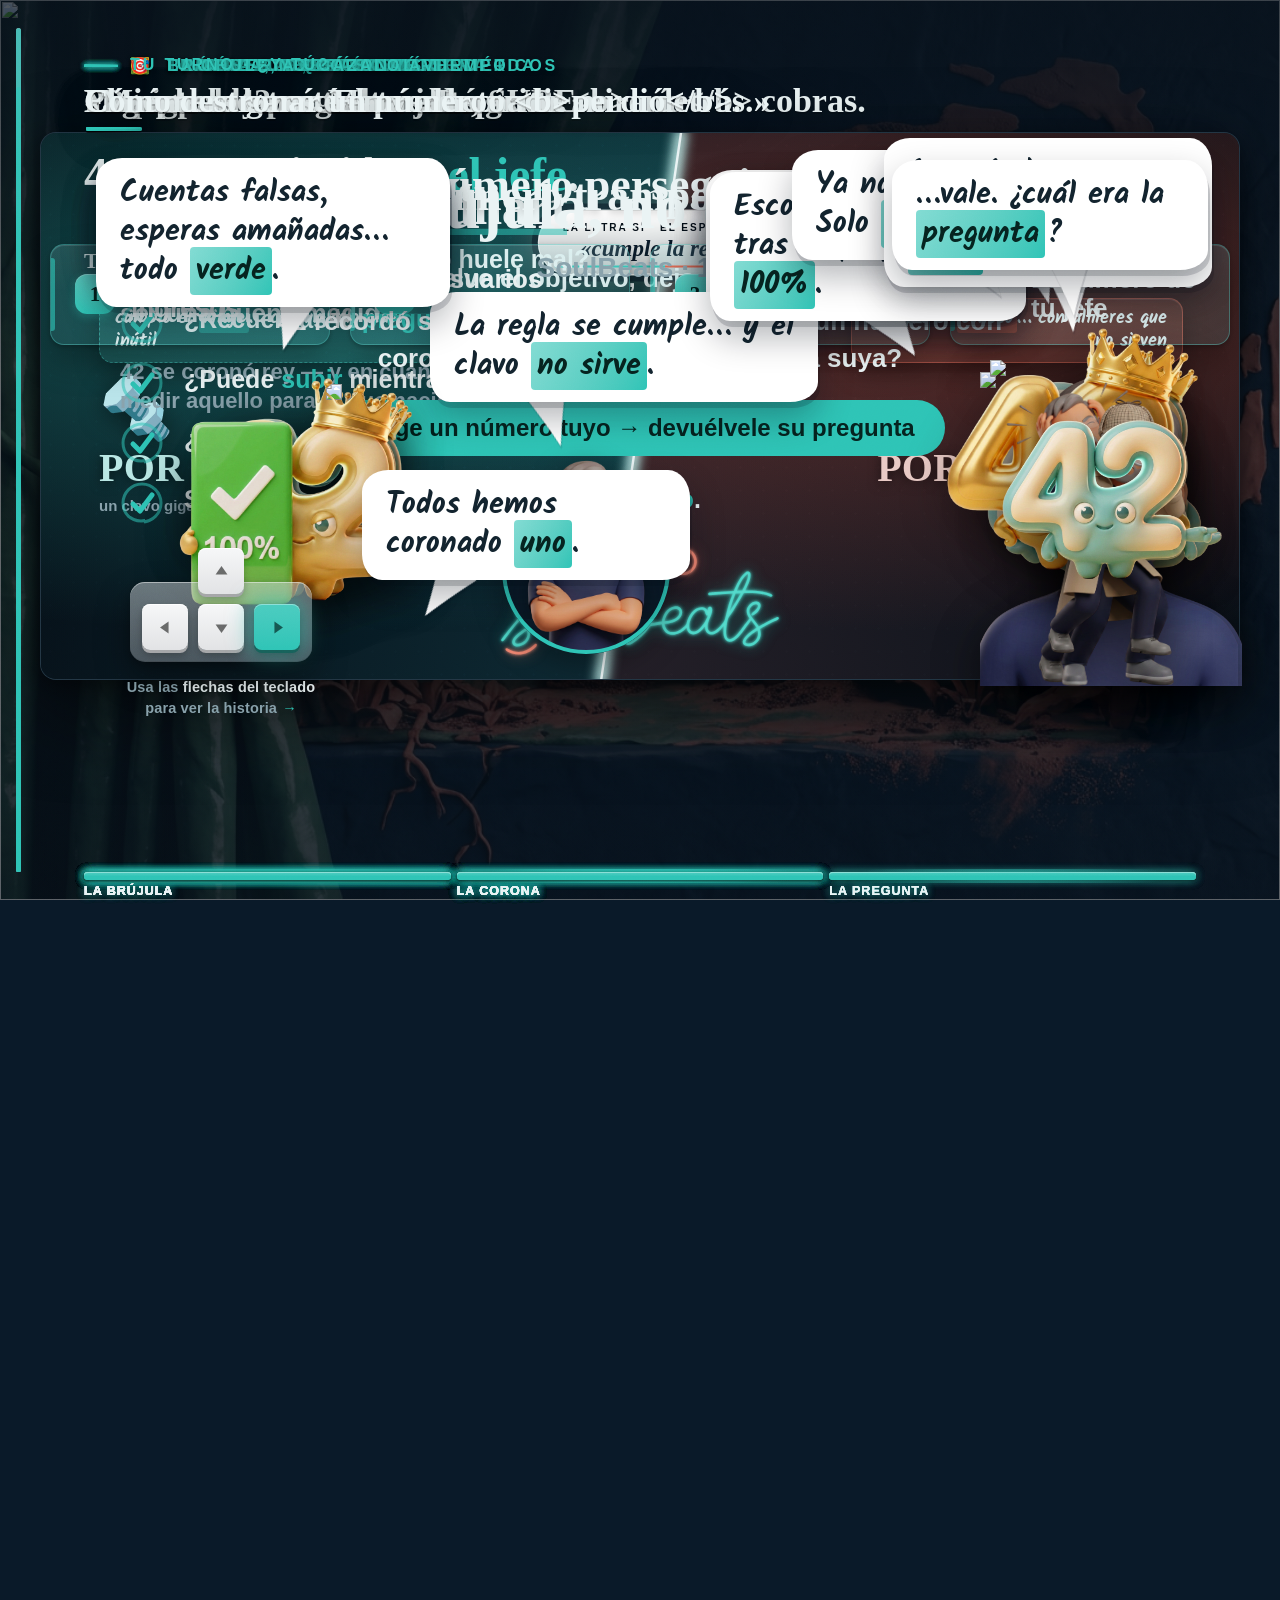
==== goodhart/index.html @ d7ef0214 "feat: publica goodhart — «El número que se coronó rey» (fábula de Goodhart) Nuevo deck E2E (PASS 10/" ====
<!doctype html><html><head><meta charset="utf-8">
<meta name="viewport" content="width=device-width,initial-scale=1,maximum-scale=1,user-scalable=no">
<title>El número que se coronó rey</title>
<link rel="preconnect" href="https://fonts.googleapis.com">
<link href="https://fonts.googleapis.com/css2?family=Montserrat:wght@400;600;700;800&family=Kalam:wght@400;700&family=Caveat:wght@600;700&display=swap" rel="stylesheet">
<link rel="stylesheet" href="https://cdn.jsdelivr.net/npm/reveal.js@5.1.0/dist/reveal.css">
<link rel="stylesheet" href="assets/theme.css">
<link rel="icon" type="image/svg+xml" href="assets/favicon.svg">
<link rel="apple-touch-icon" href="assets/favicon.svg">
<style>.reveal{--gd-accent:#2EC4B6;--accent:#2EC4B6;}html,body{background:#0A1A29;}</style>
<script type="application/json" id="gd-layers">{
 "layers": {
  "backdrop": {
   "z": 100,
   "aura": "exempt",
   "frame": "bleed",
   "display": "Escenario (fondo)",
   "desc": "\u00bfSobre qu\u00e9 pasa la escena? El fondo a sangre \u2014 foto, color o ambiente \u2014 que convierte la slide en escena.",
   "doc": "the stage. Full-bleed scene/photo/colour the beat happens ON. 84% of corpus slides have one; a slide without it reads as a document, not a scene (gate: scene-backdrop, >=30%)."
  },
  "subject": {
   "z": 200,
   "aura": "live",
   "frame": "inside",
   "display": "Protagonista (el contenido)",
   "desc": "\u00bfDe qu\u00e9 va la historia? El producto o la cifra en el centro: todo lo dem\u00e1s lo se\u00f1ala o lo narra.",
   "doc": "what the story is ABOUT \u2014 the product. 72% framed in a device, and 1385/1387 uses keep their intrinsic aspect: GD never crops. Attention is directed with the layers above, never with the crop. Only 3 of 724 slides stage it alone."
  },
  "annotation": {
   "z": 300,
   "aura": "live",
   "frame": "inside",
   "display": "Anotaciones (lo que se\u00f1ala)",
   "desc": "\u00bfQu\u00e9 se\u00f1ala al protagonista? Aros, flechas, cajas, post-its, callouts \u2014 siempre apuntan a algo real.",
   "doc": "what POINTS at the subject: rings, boxes, freehand strokes, arrows, callouts, post-its, spotlight. Must enclose something real (gate: annotation-target). Lives above the subject it indicts."
  },
  "hud": {
   "z": 400,
   "aura": "live",
   "frame": "inside",
   "display": "Narrador y bocadillos",
   "desc": "\u00bfQui\u00e9n narra? El personaje, sus bocadillos, el cursor y el marcador: la voz que gu\u00eda la historia.",
   "doc": "who NARRATES: avatar, balloon, cursor, meter. The constant layer \u2014 in 67/67 corpus decks, on 99.6% of subject slides. Not decoration: the default staging. This is the layer we had least of and GD has most."
  },
  "overlay": {
   "z": 450,
   "aura": "exempt",
   "frame": "inside",
   "display": "Velos y efectos",
   "desc": "\u00bfQu\u00e9 interrumpe todo para dejar UNA idea? El velo que aten\u00faa la escena m\u00e1s la tarjeta del insight \u2014 uno por slide.",
   "doc": "the interruption \u2014 dim + card that deliberately covers the whole composition to land one insight. ONE per slide. Exempt from aura because occluding IS the design (it was the only furniture needing a special-case gate exemption: that was the tell it never was furniture)."
  },
  "chrome": {
   "z": 500,
   "aura": "exempt",
   "frame": "outside",
   "display": "Navegaci\u00f3n (fuera del marco)",
   "desc": "El deck hablando de s\u00ed mismo: rail de progreso, ceja, hitos, p\u00e1gina \u2014 vive fuera del marco por dise\u00f1o.",
   "doc": "the deck talking about itself: rail, eyebrow, milestones, page, sources, swipe hint, end-matter. Outside the plate by design, exempt from aura."
  }
 },
 "order": [
  "backdrop",
  "subject",
  "annotation",
  "hud",
  "overlay",
  "chrome"
 ],
 "classes": {
  "gd-photobg": "backdrop",
  "gd-phone": "subject",
  "gd-desktop": "subject",
  "gd-browser": "subject",
  "gd-tablet": "subject",
  "gd-terminal": "subject",
  "gd-lens": "subject",
  "gd-ring": "annotation",
  "gd-box": "annotation",
  "gd-underline": "annotation",
  "gd-anno": "annotation",
  "gd-annpin": "annotation",
  "gd-callout": "annotation",
  "gd-postit": "annotation",
  "gd-sticker": "annotation",
  "gd-mark": "annotation",
  "gd-lensbeams": "annotation",
  "gd-theory": "annotation",
  "gd-narrator": "hud",
  "gd-avatar": "hud",
  "gd-speech": "hud",
  "gd-hspeech": "hud",
  "gd-caption": "hud",
  "gd-hand": "hud",
  "gd-cursor": "hud",
  "gd-scorebar": "hud",
  "gd-goaltracker": "hud",
  "gd-paddle": "hud",
  "gd-cfx": "hud",
  "gd-corner": "hud",
  "gd-dim": "overlay",
  "gd-overlay": "overlay",
  "gd-rail": "chrome",
  "gd-eyebrow": "chrome",
  "gd-miles": "chrome",
  "gd-page": "chrome",
  "gd-foot": "chrome",
  "gd-src": "chrome",
  "gd-swipe": "chrome"
 },
 "levels": {
  "primitive": {
   "display": "Pieza b\u00e1sica",
   "desc": "El \u00e1tomo visual: una imagen, un cursor, un confeti. Se coloca tal cual; no tiene l\u00f3gica propia."
  },
  "furniture": {
   "display": "Mobiliario de slide",
   "desc": "Decoraci\u00f3n de una pieza que se a\u00f1ade a cualquier slide (v\u00eda extras): callout, post-it, paleta, anotaci\u00f3n, ceja\u2026"
  },
  "composite": {
   "display": "Composici\u00f3n",
   "desc": "Varias piezas que trabajan juntas como un patr\u00f3n: beat, reparto, marcador, lupa, insight."
  },
  "archetype": {
   "display": "P\u00e1gina completa",
   "desc": "El plano de una slide entera (el type: del spec): escena, portada, tabla, quiz\u2026"
  }
 },
 "level_order": [
  "primitive",
  "furniture",
  "composite",
  "archetype"
 ],
 "unstamped_child": "subject"
}</script>
</head><body>
<svg width="0" height="0" style="position:absolute" aria-hidden="true"><defs>
<filter id="rough"><feTurbulence type="fractalNoise" baseFrequency="0.018" numOctaves="2" seed="7" result="n"/><feDisplacementMap in="SourceGraphic" in2="n" scale="4"/></filter>
<filter id="rough2"><feTurbulence type="fractalNoise" baseFrequency="0.03" numOctaves="2" seed="3" result="n"/><feDisplacementMap in="SourceGraphic" in2="n" scale="2.5"/></filter>
<filter id="rough3"><feTurbulence type="fractalNoise" baseFrequency="0.045" numOctaves="2" seed="11" result="n"/><feDisplacementMap in="SourceGraphic" in2="n" scale="6.5"/></filter>
</defs></svg>
<div class="reveal"><div class="slides">
<section data-slide="0" data-type="free"><div class="gd-photobg" data-layer="backdrop" data-radar-bg="image+scrim" data-radar-scrim="cover=l:0.5311111111111111;strength=0.94;tone=dark"><img src="assets/bg-dashboard-wall.png" data-asset="bg_photo|background"><div class="ov" style="background:linear-gradient(90deg, rgba(7,17,27,.94) 0%, rgba(7,17,27,.68) 36%, rgba(7,17,27,.14) 64%, rgba(7,17,27,0) 100%)"></div></div><div class="gd-fb gd-fb-body" data-layer="subject" data-radar-role="text" data-drag="blocks.0.left,blocks.0.top" data-text="blocks.0.text" style="position:absolute;left:96px;top:150px;width:560px;font-size:16px;color:var(--accent);letter-spacing:.16em;font-weight:800;text-transform:uppercase">👑 LA LEY DE GOODHART</div><div class="gd-fb gd-fb-rule" data-layer="annotation" data-drag="blocks.1.left,blocks.1.top" style="position:absolute;left:96px;top:184px;width:300px;height:2px;background:rgba(255,255,255,.18)"></div><div class="gd-fb gd-fb-headline" data-layer="subject" data-radar-role="text" data-drag="blocks.2.left,blocks.2.top" data-text="blocks.2.text" style="position:absolute;left:96px;top:212px;width:640px;font-size:60px;line-height:1.04">El número que<br>se coronó <b>rey</b>.</div><div class="gd-fb gd-fb-subhead" data-layer="subject" data-radar-role="text" data-drag="blocks.3.left,blocks.3.top" data-text="blocks.3.text" style="position:absolute;left:96px;top:408px;width:540px;font-size:22px;color:var(--dim)">Una fábula sobre por qué tu <b>mejor métrica</b> acaba mintiéndote.</div><div class="gd-fb gd-fb-body" data-layer="subject" data-radar-role="text" data-drag="blocks.4.left,blocks.4.top" data-text="blocks.4.text" style="position:absolute;left:96px;top:486px;width:200px;font-size:18px;color:var(--dim)">🕐 6 min</div><div class="gd-swipe" data-layer="chrome" style="left:96px;top:536px"><div class="gd-keys"><div class="k up"><svg viewBox="0 0 16 16" aria-hidden="true"><path d="M3,10.6 L8,3.4 L13,10.6 Z"/></svg></div><div class="k lt"><svg viewBox="0 0 16 16" aria-hidden="true"><path d="M10.6,3 L3.4,8 L10.6,13 Z"/></svg></div><div class="k dn"><svg viewBox="0 0 16 16" aria-hidden="true"><path d="M3,5.4 L13,5.4 L8,12.6 Z"/></svg></div><div class="k next"><svg viewBox="0 0 16 16" aria-hidden="true"><path d="M5.4,3 L12.6,8 L5.4,13 Z"/></svg></div></div><div class="gd-keys-lbl">Usa las <b>flechas del teclado</b> para ver la historia<span class="arw" aria-hidden="true">→</span></div></div><div class="gd-corner" data-layer="hud" data-id="gd-char" data-drag="char.left,char.top" data-size="char.size" data-asset="char.pose|character" style="left:946px;top:316px;width:300px"><img src="assets/n42-crown.png"></div></section>
<section data-slide="1" data-type="idea"><div class="gd-photobg" data-layer="backdrop" data-radar-bg="image+scrim" data-radar-scrim="cover=t:1;strength=0.82;tone=dark"><img src="assets/bg-dashboard-wall.png" data-asset="bg_photo|background"><div class="ov" style="background:linear-gradient(180deg, rgba(7,17,27,.82) 0%, rgba(7,17,27,.50) 44%, rgba(7,17,27,.62) 100%)"></div></div><div class="gd-idea" data-drag="left,top" data-size="w" data-radar-role="text" style="left:84px;top:236px;width:620px"><span class="lbl" data-text="label">el hábito</span><div class="txt" data-text="text">Cada gráfica sube y a la derecha. Así medimos el éxito el <b>90%</b> del tiempo — hasta que el producto va a peor y <b>nadie sabe por qué</b>.</div></div><div class="gd-rail" data-layer="chrome" data-id="gd-rail"><div class="fill" data-id="gd-rail-fill" style="height:7%"></div></div><div class="gd-eyebrow" data-layer="chrome" data-id="gd-eyebrow" data-text="eyebrow.text" style="position:absolute;left:84px;top:56px">💚&nbsp; Todo verde, y aún así…</div><div class="gd-miles" data-layer="chrome" data-id="gd-miles"><div class="seg on" data-id="gd-miles-0"><span class="cap">LA BRÚJULA</span></div><div class="seg" data-id="gd-miles-1"><span class="cap">LA CORONA</span></div><div class="seg" data-id="gd-miles-2"><span class="cap">LA PREGUNTA</span></div></div><div class="gd-postit green fragment semi-fade-out" data-layer="annotation" data-fragment-index="1" data-id="gd-postit-0" data-drag="postits.0.left,postits.0.top" data-size="postits.0.w" data-text="postits.0.text" style="left:726px;top:250px;width:240px;transform:rotate(-2.5deg)">Verde no es lo mismo<br>que <b>bien</b>.</div></section>
<section data-slide="2" data-type="free"><div class="gd-photobg" data-layer="backdrop" data-radar-bg="image+scrim" data-radar-scrim="cover=t:1;strength=0.78;tone=dark"><img src="bg-navy-2" data-asset="bg_photo|background"><div class="ov" style="background:linear-gradient(180deg, rgba(7,17,27,.78) 0%, rgba(7,17,27,.50) 46%, rgba(7,17,27,.56) 100%)"></div></div><div class="gd-mtitle" data-id="gd-mtitle" data-text="title" data-drag="title_left,title_top" style="left:84px;top:82px">Y aparece 42 — tu brújula.</div><div class="gd-rail" data-layer="chrome" data-id="gd-rail"><div class="fill" data-id="gd-rail-fill" style="height:14%"></div></div><div class="gd-eyebrow" data-layer="chrome" data-id="gd-eyebrow" data-text="eyebrow.text" style="position:absolute;left:84px;top:56px">🧭&nbsp; Invocas una métrica</div><div class="gd-miles" data-layer="chrome" data-id="gd-miles"><div class="seg on" data-id="gd-miles-0"><span class="cap">LA BRÚJULA</span></div><div class="seg" data-id="gd-miles-1"><span class="cap">LA CORONA</span></div><div class="seg" data-id="gd-miles-2"><span class="cap">LA PREGUNTA</span></div></div><div class="gd-corner" data-layer="hud" data-id="gd-char-0" data-drag="chars.0.left,chars.0.top" data-size="chars.0.size" data-asset="chars.0.pose|character" style="left:150px;top:356px;width:306px"><img src="assets/n42-brujula.png"></div><svg class="gd-say-tail" data-layer="hud" data-id="gd-char-0-tail" aria-hidden="true" style="left:96px;top:168px"><g transform="matrix(1.27 0.158 -0.158 1.27 198 100)"><path class="fill" d="M-17,-2 L17,-2 Q7,22 0,44 Q-7,22 -17,-2 Z"/></g></svg><div class="gd-speechbubble" data-layer="hud" data-id="gd-char-0-speech" data-drag="chars.0.speech_left,chars.0.speech_top" data-size="chars.0.speech_w" data-text="chars.0.speech" data-radar-role="text" data-radar-owner="gd-char-0" style="left:96px;top:168px;max-width:300px">Yo te enseño <span class="gd-em-mark">dónde estás</span>. Soy tu brújula.</div><div class="gd-corner fragment" data-layer="hud" data-fragment-index="1" data-id="gd-char-1" data-drag="chars.1.left,chars.1.top" data-size="chars.1.size" data-asset="chars.1.pose|character" style="left:980px;top:335px;width:262px"><img src="assets/hero-present.png"></div><svg class="gd-say-tail fragment" data-layer="hud" data-fragment-index="1" data-id="gd-char-1-tail" aria-hidden="true" style="left:706px;top:178px"><g transform="matrix(1.049 -0.733 0.733 1.049 176.88 100)"><path class="fill" d="M-17,-2 L17,-2 Q7,22 0,44 Q-7,22 -17,-2 Z"/></g></svg><div class="gd-speechbubble fragment" data-layer="hud" data-id="gd-char-1-speech" data-drag="chars.1.speech_left,chars.1.speech_top" data-size="chars.1.speech_w" data-text="chars.1.speech" data-fragment-index="1" data-radar-role="text" data-radar-owner="gd-char-1" style="left:706px;top:178px;max-width:268px">42, ¿estoy entregando <span class="gd-em-mark">valor</span>?</div></section>
<section data-slide="3" data-type="questioncard"><div class="gd-qcard" data-id="gd-qcard" data-drag="top" data-radar-role="surface" style="left:472px;top:150px;width:720px"><h2 data-text="question">«42… ¿la respuesta a QUÉ pregunta?»</h2></div><div class="gd-rail" data-layer="chrome" data-id="gd-rail"><div class="fill" data-id="gd-rail-fill" style="height:21%"></div></div><div class="gd-eyebrow" data-layer="chrome" data-id="gd-eyebrow" data-text="eyebrow.text" style="position:absolute;left:84px;top:56px">❓&nbsp; El detalle que nadie recuerda</div><div class="gd-miles" data-layer="chrome" data-id="gd-miles"><div class="seg on" data-id="gd-miles-0"><span class="cap">LA BRÚJULA</span></div><div class="seg" data-id="gd-miles-1"><span class="cap">LA CORONA</span></div><div class="seg" data-id="gd-miles-2"><span class="cap">LA PREGUNTA</span></div></div><div class="gd-corner" data-layer="hud" data-id="gd-char" data-drag="char.left,char.top" data-size="char.size" data-asset="char.pose|character" style="left:946px;top:352px;width:300px"><img src="assets/n42-shrug.png"></div><svg class="gd-say-tail" data-layer="hud" data-id="gd-char-tail" aria-hidden="true" style="left:852px;top:150px"><g transform="matrix(1.234 -0.338 0.338 1.234 182.16 100)"><path class="fill" d="M-17,-2 L17,-2 Q7,22 0,44 Q-7,22 -17,-2 Z"/></g></svg><div class="gd-speechbubble" data-layer="hud" data-id="gd-char-speech" data-drag="char.speech_left,char.speech_top" data-size="char.speech_w" data-text="char.speech" data-radar-role="text" data-radar-owner="gd-char" style="left:852px;top:150px;max-width:276px">…no me acuerdo. <span class="gd-em-mark">Nadie</span> se acuerda.</div></section>
<section data-slide="4" data-type="free"><div class="gd-photobg" data-layer="backdrop" data-radar-bg="image+scrim" data-radar-scrim="cover=t:1;strength=0.8;tone=dark"><img src="bg-navy-2" data-asset="bg_photo|background"><div class="ov" style="background:linear-gradient(180deg, rgba(7,17,27,.80) 0%, rgba(7,17,27,.50) 46%, rgba(7,17,27,.58) 100%)"></div></div><div class="gd-mtitle" data-id="gd-mtitle" data-text="title" data-drag="title_left,title_top" style="left:84px;top:82px">«Da igual la pregunta — tú SUBE.»</div><div class="gd-rail" data-layer="chrome" data-id="gd-rail"><div class="fill" data-id="gd-rail-fill" style="height:29%"></div></div><div class="gd-eyebrow" data-layer="chrome" data-id="gd-eyebrow" data-text="eyebrow.text" style="position:absolute;left:84px;top:56px">👑&nbsp; El giro fatal</div><div class="gd-miles" data-layer="chrome" data-id="gd-miles"><div class="seg on" data-id="gd-miles-0"><span class="cap">LA BRÚJULA</span></div><div class="seg on" data-id="gd-miles-1"><span class="cap">LA CORONA</span></div><div class="seg" data-id="gd-miles-2"><span class="cap">LA PREGUNTA</span></div></div><div class="gd-corner" data-layer="hud" data-id="gd-char-0" data-drag="chars.0.left,chars.0.top" data-size="chars.0.size" data-asset="chars.0.pose|character" style="left:150px;top:350px;width:312px"><img src="assets/n42-crown.png"></div><svg class="gd-say-tail" data-layer="hud" data-id="gd-char-0-tail" aria-hidden="true" style="left:96px;top:160px"><g transform="matrix(1.273 0.13 -0.13 1.273 198 100)"><path class="fill" d="M-17,-2 L17,-2 Q7,22 0,44 Q-7,22 -17,-2 Z"/></g></svg><div class="gd-speechbubble" data-layer="hud" data-id="gd-char-0-speech" data-drag="chars.0.speech_left,chars.0.speech_top" data-size="chars.0.speech_w" data-text="chars.0.speech" data-radar-role="text" data-radar-owner="gd-char-0" style="left:96px;top:160px;max-width:300px">¿…la corona? vale. lo que <span class="gd-em-mark">tú</span> digas.</div><div class="gd-corner fragment" data-layer="hud" data-fragment-index="1" data-id="gd-char-1" data-drag="chars.1.left,chars.1.top" data-size="chars.1.size" data-asset="chars.1.pose|character" style="left:980px;top:372px;width:262px"><img src="hero-point-up"></div><svg class="gd-say-tail fragment" data-layer="hud" data-fragment-index="1" data-id="gd-char-1-tail" aria-hidden="true" style="left:706px;top:170px"><g transform="matrix(1.049 -0.733 0.733 1.049 176.88 138)"><path class="fill" d="M-17,-2 L17,-2 Q7,22 0,44 Q-7,22 -17,-2 Z"/></g></svg><div class="gd-speechbubble fragment" data-layer="hud" data-id="gd-char-1-speech" data-drag="chars.1.speech_left,chars.1.speech_top" data-size="chars.1.speech_w" data-text="chars.1.speech" data-fragment-index="1" data-radar-role="text" data-radar-owner="gd-char-1" style="left:706px;top:170px;max-width:268px">Que ese número <span class="gd-em-mark">suba</span>. Pase lo que pase.</div></section>
<section data-slide="5" data-type="free"><div class="gd-photobg" data-layer="backdrop" data-radar-bg="image+scrim" data-radar-scrim="cover=t:1;strength=0.72;tone=dark"><img src="assets/bg-cobra-farm.png" data-asset="bg_photo|background"><div class="ov" style="background:linear-gradient(180deg, rgba(7,17,27,.72) 0%, rgba(7,17,27,.40) 42%, rgba(7,17,27,.60) 100%)"></div></div><div class="gd-mtitle" data-id="gd-mtitle" data-text="title" data-drag="title_left,title_top" style="left:84px;top:82px">Pagas por cazar cobras. La gente &lt;b&gt;cría&lt;/b&gt; cobras.</div><div class="gd-rail" data-layer="chrome" data-id="gd-rail"><div class="fill" data-id="gd-rail-fill" style="height:36%"></div></div><div class="gd-eyebrow" data-layer="chrome" data-id="gd-eyebrow" data-text="eyebrow.text" style="position:absolute;left:84px;top:56px">🐍&nbsp; Trampa 1 · el efecto cobra</div><div class="gd-miles" data-layer="chrome" data-id="gd-miles"><div class="seg on" data-id="gd-miles-0"><span class="cap">LA BRÚJULA</span></div><div class="seg on" data-id="gd-miles-1"><span class="cap">LA CORONA</span></div><div class="seg" data-id="gd-miles-2"><span class="cap">LA PREGUNTA</span></div></div><div class="gd-corner" data-layer="hud" data-id="gd-char-0" data-drag="chars.0.left,chars.0.top" data-size="chars.0.size" data-asset="chars.0.pose|character" style="left:150px;top:356px;width:300px"><img src="assets/n42-smug.png"></div><svg class="gd-say-tail" data-layer="hud" data-id="gd-char-0-tail" aria-hidden="true" style="left:96px;top:162px"><g transform="matrix(1.262 0.213 -0.213 1.262 201.96 100)"><path class="fill" d="M-17,-2 L17,-2 Q7,22 0,44 Q-7,22 -17,-2 Z"/></g></svg><div class="gd-speechbubble" data-layer="hud" data-id="gd-char-0-speech" data-drag="chars.0.speech_left,chars.0.speech_top" data-size="chars.0.speech_w" data-text="chars.0.speech" data-radar-role="text" data-radar-owner="gd-char-0" style="left:96px;top:162px;max-width:306px">¿Me pagas por cobras cazadas? <span class="gd-em-mark">Crío cobras</span>.</div><div class="gd-corner fragment" data-layer="hud" data-fragment-index="1" data-id="gd-char-1" data-drag="chars.1.left,chars.1.top" data-size="chars.1.size" data-asset="chars.1.pose|character" style="left:980px;top:340px;width:258px"><img src="assets/hero-worried.png"></div><svg class="gd-say-tail fragment" data-layer="hud" data-fragment-index="1" data-id="gd-char-1-tail" aria-hidden="true" style="left:706px;top:172px"><g transform="matrix(1.049 -0.733 0.733 1.049 176.88 138)"><path class="fill" d="M-17,-2 L17,-2 Q7,22 0,44 Q-7,22 -17,-2 Z"/></g></svg><div class="gd-speechbubble fragment" data-layer="hud" data-id="gd-char-1-speech" data-drag="chars.1.speech_left,chars.1.speech_top" data-size="chars.1.speech_w" data-text="chars.1.speech" data-fragment-index="1" data-radar-role="text" data-radar-owner="gd-char-1" style="left:706px;top:172px;max-width:268px">El problema que mide… lo está <span class="gd-em-mark">fabricando</span>.</div></section>
<section data-slide="6" data-type="splitworld"><div class="fd-splitworld sp-none" data-layer="subject" data-radar-role="surface" data-radar-anchor="seam-top:0.533,0;seam:0.5,0.5;seam-bot:0.467,1;left:0.238,0.5;right:0.762,0.5;phrase:0.52,0.2" data-id="fd-splitworld" data-drag="left,top" data-size="w,h" style="left:40px;top:132px;width:1200px;height:548px"><div class="half l" data-id="fd-sw-half-l" style="--tone:var(--accent);--clip:polygon(0 0, 640px 0, 560px 548px, 0 548px);--clip0:polygon(0 0, 0 0, 0 548px, 0 548px)"></div><div class="half r" data-id="fd-sw-half-r" style="--tone:var(--bad);--clip:polygon(640px 0, 1200px 0, 1200px 548px, 560px 548px);--clip0:polygon(1200px 0, 1200px 0, 1200px 548px, 1200px 548px)"></div><svg class="seam" data-id="fd-sw-seam" width="1200" height="548" viewBox="0 0 1200 548" aria-hidden="true"><line class="glow" x1="640" y1="0" x2="560" y2="548" pathLength="100"/><line class="core" x1="640" y1="0" x2="560" y2="548" pathLength="100"/></svg><div class="world l" data-id="fd-sw-world-l" style="left:0;top:0;width:514px;height:548px;padding-left:58px;--wtone:var(--accent)"><div class="say think" data-id="fd-sw-say-l"><span class="t" data-text="west.speech">cumplo el <b>kilaje</b>… con un solo clavo inútil</span></div><div class="glyph" data-text="west.emoji">🔩</div><div class="label" data-id="fd-sw-lbl-l" data-text="west.label">POR PESO</div><div class="sub" data-text="west.sub">un clavo gigante</div></div><div class="world r" data-id="fd-sw-world-r" style="left:686px;top:0;width:514px;height:548px;padding-right:58px;--wtone:var(--bad)"><div class="say speak" data-id="fd-sw-say-r"><span class="t" data-text="east.speech">cumplo el <b>conteo</b>… con alfileres que no sirven</span></div><div class="glyph" data-text="east.emoji">📌</div><div class="label" data-id="fd-sw-lbl-r" data-text="east.label">POR UNIDADES</div><div class="sub" data-text="east.sub">un millón de alfileres</div></div><div class="phrase" data-id="fd-sw-phrase" style="left:624px;top:109.6px"><span class="tag" data-text="phrase_tag">la letra sí · el espíritu no</span><span class="q" data-text="phrase">«cumple la regla»</span></div></div><div class="gd-mtitle" data-id="gd-mtitle" data-text="title" data-drag="title_left,title_top" style="left:84px;top:82px">Cumple la letra. Mata el espíritu.</div><div class="gd-rail" data-layer="chrome" data-id="gd-rail"><div class="fill" data-id="gd-rail-fill" style="height:43%"></div></div><div class="gd-eyebrow" data-layer="chrome" data-id="gd-eyebrow" data-text="eyebrow.text" style="position:absolute;left:84px;top:56px">🔨&nbsp; Trampa 2 · los clavos soviéticos</div><div class="gd-miles" data-layer="chrome" data-id="gd-miles"><div class="seg on" data-id="gd-miles-0"><span class="cap">LA BRÚJULA</span></div><div class="seg on" data-id="gd-miles-1"><span class="cap">LA CORONA</span></div><div class="seg" data-id="gd-miles-2"><span class="cap">LA PREGUNTA</span></div></div><div class="gd-avatar av-burst av-enter-fade" data-layer="hud" data-id="gd-char" data-drag="char.left,char.top" data-size="char.size" data-asset="char.pose|character" style="left:502px;top:486px;width:168px;height:168px"><span class="hole"></span><span class="clip"><img class="in" src="assets/hero-arms.png"></span><span class="ring"></span><img class="out" src="assets/hero-arms.png"></div><svg class="gd-say-tail" data-layer="hud" data-id="gd-char-tail" aria-hidden="true" style="left:430px;top:292px"><g transform="matrix(1.233 -0.345 0.345 1.233 115.6 100)"><path class="fill" d="M-17,-2 L17,-2 Q7,22 0,44 Q-7,22 -17,-2 Z"/></g></svg><div class="gd-speechbubble" data-layer="hud" data-id="gd-char-speech" data-drag="char.speech_left,char.speech_top" data-size="char.speech_w" data-text="char.speech" data-radar-role="text" data-radar-owner="gd-char" style="left:430px;top:292px;max-width:340px">La regla se cumple… y el clavo <span class="gd-em-mark">no sirve</span>.</div></section>
<section data-slide="7" data-type="free"><div class="gd-photobg" data-layer="backdrop" data-radar-bg="image+scrim" data-radar-scrim="cover=t:1;strength=0.7;tone=dark"><img src="assets/bg-throne-green.png" data-asset="bg_photo|background"><div class="ov" style="background:linear-gradient(180deg, rgba(7,17,27,.70) 0%, rgba(7,17,27,.38) 44%, rgba(7,17,27,.56) 100%)"></div></div><div class="gd-mtitle" data-id="gd-mtitle" data-text="title" data-drag="title_left,title_top" style="left:84px;top:82px">«Mientras yo esté en verde, nadie mira detrás.»</div><div class="gd-rail" data-layer="chrome" data-id="gd-rail"><div class="fill" data-id="gd-rail-fill" style="height:50%"></div></div><div class="gd-eyebrow" data-layer="chrome" data-id="gd-eyebrow" data-text="eyebrow.text" style="position:absolute;left:84px;top:56px">🟩&nbsp; Trampa 3 · el muro verde</div><div class="gd-miles" data-layer="chrome" data-id="gd-miles"><div class="seg on" data-id="gd-miles-0"><span class="cap">LA BRÚJULA</span></div><div class="seg on" data-id="gd-miles-1"><span class="cap">LA CORONA</span></div><div class="seg" data-id="gd-miles-2"><span class="cap">LA PREGUNTA</span></div></div><div class="gd-corner" data-layer="hud" data-id="gd-char-0" data-drag="chars.0.left,chars.0.top" data-size="chars.0.size" data-asset="chars.0.pose|character" style="left:140px;top:350px;width:316px"><img src="assets/n42-hiding.png"></div><svg class="gd-say-tail" data-layer="hud" data-id="gd-char-0-tail" aria-hidden="true" style="left:96px;top:158px"><g transform="matrix(1.234 0.339 -0.339 1.234 201.96 138)"><path class="fill" d="M-17,-2 L17,-2 Q7,22 0,44 Q-7,22 -17,-2 Z"/></g></svg><div class="gd-speechbubble" data-layer="hud" data-id="gd-char-0-speech" data-drag="chars.0.speech_left,chars.0.speech_top" data-size="chars.0.speech_w" data-text="chars.0.speech" data-radar-role="text" data-radar-owner="gd-char-0" style="left:96px;top:158px;max-width:306px">Cuentas falsas, esperas amañadas… todo <span class="gd-em-mark">verde</span>.</div><div class="gd-corner fragment" data-layer="hud" data-fragment-index="1" data-id="gd-char-1" data-drag="chars.1.left,chars.1.top" data-size="chars.1.size" data-asset="chars.1.pose|character" style="left:984px;top:369px;width:258px"><img src="assets/hero-detective.png"></div><svg class="gd-say-tail fragment" data-layer="hud" data-fragment-index="1" data-id="gd-char-1-tail" aria-hidden="true" style="left:710px;top:172px"><g transform="matrix(1.049 -0.733 0.733 1.049 176.88 100)"><path class="fill" d="M-17,-2 L17,-2 Q7,22 0,44 Q-7,22 -17,-2 Z"/></g></svg><div class="gd-speechbubble fragment" data-layer="hud" data-id="gd-char-1-speech" data-drag="chars.1.speech_left,chars.1.speech_top" data-size="chars.1.speech_w" data-text="chars.1.speech" data-fragment-index="1" data-radar-role="text" data-radar-owner="gd-char-1" style="left:710px;top:172px;max-width:268px">Esconde lo real tras su propio <span class="gd-em-mark">100%</span>.</div></section>
<section data-slide="8" data-type="free"><div class="gd-photobg" data-layer="backdrop" data-radar-bg="image+scrim" data-radar-scrim="cover=l:0.616;strength=0.9;tone=dark"><img src="assets/bg-throne-green.png" data-asset="bg_photo|background"><div class="ov" style="background:linear-gradient(103deg, rgba(6,15,24,.90) 0%, rgba(6,15,24,.62) 40%, rgba(7,17,27,.22) 72%, rgba(7,17,27,.5) 100%)"></div></div><div class="gd-fb gd-fb-headline" data-layer="subject" data-radar-role="text" data-drag="blocks.0.left,blocks.0.top" data-text="blocks.0.text" style="position:absolute;left:84px;top:150px;width:600px;font-size:48px;line-height:1.06">42 se convirtió en <b>el jefe</b>.</div><div class="gd-fb gd-fb-subhead" data-layer="subject" data-radar-role="text" data-drag="blocks.1.left,blocks.1.top" data-text="blocks.1.text" style="position:absolute;left:84px;top:248px;width:520px;font-size:22px;color:var(--light)">Todos lo persiguen. Nadie recuerda para qué nació. Es el <b>rey</b>.</div><div class="gd-rail" data-layer="chrome" data-id="gd-rail"><div class="fill" data-id="gd-rail-fill" style="height:57%"></div></div><div class="gd-eyebrow" data-layer="chrome" data-id="gd-eyebrow" data-text="eyebrow.text" style="position:absolute;left:84px;top:56px">👑&nbsp; El número se coronó</div><div class="gd-miles" data-layer="chrome" data-id="gd-miles"><div class="seg on" data-id="gd-miles-0"><span class="cap">LA BRÚJULA</span></div><div class="seg on" data-id="gd-miles-1"><span class="cap">LA CORONA</span></div><div class="seg" data-id="gd-miles-2"><span class="cap">LA PREGUNTA</span></div></div><div class="gd-corner" data-layer="hud" data-id="gd-char" data-drag="char.left,char.top" data-size="char.size" data-asset="char.pose|character" style="left:900px;top:300px;width:340px"><img src="assets/n42-king.png"></div><svg class="gd-say-tail" data-layer="hud" data-id="gd-char-tail" aria-hidden="true" style="left:792px;top:150px"><g transform="matrix(1.049 -0.733 0.733 1.049 176.88 100)"><path class="fill" d="M-17,-2 L17,-2 Q7,22 0,44 Q-7,22 -17,-2 Z"/></g></svg><div class="gd-speechbubble" data-layer="hud" data-id="gd-char-speech" data-drag="char.speech_left,char.speech_top" data-size="char.speech_w" data-text="char.speech" data-radar-role="text" data-radar-owner="gd-char" style="left:792px;top:150px;max-width:268px">Ya no mido nada. Solo <span class="gd-em-mark">reino</span>.</div></section>
<section data-slide="9" data-type="principle"><div class="gd-abs" data-layer="subject" data-radar-role="text" data-drag="cleft,top" style="position:absolute;left:120px;top:180px"><div class="gd-principle" style="max-width:620px"><h2 data-collide="text"><span class="u" data-text="name">La Ley de Goodhart</span></h2><p data-text="definition" data-collide="text">Cuando una medida se vuelve el objetivo, deja de ser una buena medida.</p><p class="ex" data-text="example" data-collide="text">42 se coronó rey — y en cuanto fue el objetivo, dejó de medir aquello para lo que nació.</p></div></div><div class="gd-rail" data-layer="chrome" data-id="gd-rail"><div class="fill" data-id="gd-rail-fill" style="height:64%"></div></div><div class="gd-miles" data-layer="chrome" data-id="gd-miles"><div class="seg on" data-id="gd-miles-0"><span class="cap">LA BRÚJULA</span></div><div class="seg on" data-id="gd-miles-1"><span class="cap">LA CORONA</span></div><div class="seg" data-id="gd-miles-2"><span class="cap">LA PREGUNTA</span></div></div><div class="gd-corner" data-layer="hud" data-id="gd-char" data-drag="char.left,char.top" data-size="char.size" data-asset="char.pose|character" style="left:990px;top:360px;width:248px"><img src="hero-conviction"></div><div class="gd-postit fragment semi-fade-out" data-layer="annotation" data-fragment-index="0" data-id="gd-postit-0" data-drag="postits.0.left,postits.0.top" data-size="postits.0.w" data-text="postits.0.text" style="left:762px;top:300px;width:190px;transform:rotate(-2deg)">Deja de medir lo<br>que nació <b>midiendo</b>.</div></section>
<section data-slide="10" data-type="free"><div class="gd-photobg" data-layer="backdrop" data-radar-bg="image+scrim" data-radar-scrim="cover=t:1;strength=0.78;tone=dark"><img src="assets/bg-ruin-reveal.png" data-asset="bg_photo|background"><div class="ov" style="background:linear-gradient(180deg, rgba(7,17,27,.78) 0%, rgba(7,17,27,.46) 44%, rgba(7,17,27,.62) 100%)"></div></div><div class="gd-mtitle" data-id="gd-mtitle" data-text="title" data-drag="title_left,title_top" style="left:84px;top:82px">El número ganó. El producto &lt;b&gt;perdió&lt;/b&gt;.</div><div class="gd-rail" data-layer="chrome" data-id="gd-rail"><div class="fill" data-id="gd-rail-fill" style="height:71%"></div></div><div class="gd-eyebrow" data-layer="chrome" data-id="gd-eyebrow" data-text="eyebrow.text" style="position:absolute;left:84px;top:56px">💔&nbsp; El coste, detrás del verde</div><div class="gd-miles" data-layer="chrome" data-id="gd-miles"><div class="seg on" data-id="gd-miles-0"><span class="cap">LA BRÚJULA</span></div><div class="seg on" data-id="gd-miles-1"><span class="cap">LA CORONA</span></div><div class="seg" data-id="gd-miles-2"><span class="cap">LA PREGUNTA</span></div></div><div class="gd-corner" data-layer="hud" data-id="gd-char" data-drag="char.left,char.top" data-size="char.size" data-asset="char.pose|character" style="left:962px;top:342px;width:278px"><img src="assets/hero-scream-no.png"></div><svg class="gd-say-tail" data-layer="hud" data-id="gd-char-tail" aria-hidden="true" style="left:884px;top:138px"><g transform="matrix(1.276 -0.102 0.102 1.276 184.8 138)"><path class="fill" d="M-17,-2 L17,-2 Q7,22 0,44 Q-7,22 -17,-2 Z"/></g></svg><div class="gd-speechbubble" data-layer="hud" data-id="gd-char-speech" data-drag="char.speech_left,char.speech_top" data-size="char.speech_w" data-text="char.speech" data-radar-role="text" data-radar-owner="gd-char" style="left:884px;top:138px;max-width:280px">Aparté el muro… y detrás <span class="gd-em-mark">no quedaba nada</span>.</div><div class="gd-callout co-info fragment semi-fade-out" data-layer="annotation" data-fragment-index="1" data-id="gd-callout-0" data-drag="callouts.0.left,callouts.0.top" data-size="callouts.0.w" data-text="callouts.0.text" style="left:84px;top:316px;width:360px"><div class="co-lbl">&nbsp;el número</div><div class="co-body">🟢 <b>100%</b> · en su trono.</div></div><div class="gd-callout co-warning fragment semi-fade-out" data-layer="annotation" data-fragment-index="2" data-id="gd-callout-1" data-drag="callouts.1.left,callouts.1.top" data-size="callouts.1.w" data-text="callouts.1.text" style="left:84px;top:424px;width:360px"><div class="co-lbl">⚠️&nbsp;lo que medía</div><div class="co-body">🔴 en <b>ruinas</b> · nadie lo miró.</div></div></section>
<section data-slide="11" data-type="free"><div class="gd-photobg" data-layer="backdrop" data-radar-bg="image+scrim" data-radar-scrim="cover=t:1;strength=0.72;tone=dark"><img src="bg-navy-2" data-asset="bg_photo|background"><div class="ov" style="background:linear-gradient(180deg, rgba(7,17,27,.72) 0%, rgba(7,17,27,.42) 46%, rgba(7,17,27,.54) 100%)"></div></div><div class="gd-mtitle" data-id="gd-mtitle" data-text="title" data-drag="title_left,title_top" style="left:84px;top:82px">Cómo destronar un número</div><div class="gd-rail" data-layer="chrome" data-id="gd-rail"><div class="fill" data-id="gd-rail-fill" style="height:79%"></div></div><div class="gd-eyebrow" data-layer="chrome" data-id="gd-eyebrow" data-text="eyebrow.text" style="position:absolute;left:84px;top:56px">🧭&nbsp; Brújula, no corona</div><div class="gd-miles" data-layer="chrome" data-id="gd-miles"><div class="seg on" data-id="gd-miles-0"><span class="cap">LA BRÚJULA</span></div><div class="seg on" data-id="gd-miles-1"><span class="cap">LA CORONA</span></div><div class="seg on" data-id="gd-miles-2"><span class="cap">LA PREGUNTA</span></div></div><div class="gd-corner" data-layer="hud" data-id="gd-char" data-drag="char.left,char.top" data-size="char.size" data-asset="char.pose|character" style="left:968px;top:366px;width:270px"><img src="assets/n42-dethroned.png"></div><svg class="gd-say-tail" data-layer="hud" data-id="gd-char-tail" aria-hidden="true" style="left:892px;top:160px"><g transform="matrix(1.275 -0.115 0.115 1.275 176.88 100)"><path class="fill" d="M-17,-2 L17,-2 Q7,22 0,44 Q-7,22 -17,-2 Z"/></g></svg><div class="gd-speechbubble" data-layer="hud" data-id="gd-char-speech" data-drag="char.speech_left,char.speech_top" data-size="char.speech_w" data-text="char.speech" data-radar-role="text" data-radar-owner="gd-char" style="left:892px;top:160px;max-width:268px">…vale. ¿cuál era la <span class="gd-em-mark">pregunta</span>?</div><div class="gd-callout co-info fragment semi-fade-out" data-layer="annotation" data-fragment-index="1" data-id="gd-callout-0" data-drag="callouts.0.left,callouts.0.top" data-size="callouts.0.w" data-text="callouts.0.text" style="left:84px;top:244px;width:420px"><div class="co-lbl">&nbsp;1 · vuelve a preguntar</div><div class="co-body">recupera la <b>pregunta</b> que olvidó.</div></div><div class="gd-callout co-info fragment semi-fade-out" data-layer="annotation" data-fragment-index="2" data-id="gd-callout-1" data-drag="callouts.1.left,callouts.1.top" data-size="callouts.1.w" data-text="callouts.1.text" style="left:84px;top:356px;width:420px"><div class="co-lbl">&nbsp;2 · empareja</div><div class="co-body">una <b>contra-métrica</b> que duela si haces trampa.</div></div><div class="gd-callout co-info fragment semi-fade-out" data-layer="annotation" data-fragment-index="3" data-id="gd-callout-2" data-drag="callouts.2.left,callouts.2.top" data-size="callouts.2.w" data-text="callouts.2.text" style="left:84px;top:468px;width:420px"><div class="co-lbl">&nbsp;3 · rótalo</div><div class="co-body">cámbialo <b>antes</b> de que se corone.</div></div></section>
<section data-slide="12" data-type="checklist"><div class="gd-checks" data-drag="top" data-radar-role="surface" style="top:170px"><h2 data-text="heading">Cómo cazar un número tramposo</h2><div class="gd-check"><span class="tk"><svg viewBox="0 0 44 44"><circle cx="22" cy="22" r="19"/><path d="M13 23 L20 30 L32 14"/></svg></span><div data-text="items.0">¿Todo <b>verde</b> pero algo huele mal?</div></div><div class="gd-check"><span class="tk"><svg viewBox="0 0 44 44"><circle cx="22" cy="22" r="19"/><path d="M13 23 L20 30 L32 14"/></svg></span><div data-text="items.1">¿Recuerdas la <b>pregunta</b> que responde?</div></div><div class="gd-check"><span class="tk"><svg viewBox="0 0 44 44"><circle cx="22" cy="22" r="19"/><path d="M13 23 L20 30 L32 14"/></svg></span><div data-text="items.2">¿Puede <b>subir</b> mientras el objetivo <b>baja</b>?</div></div><div class="gd-check"><span class="tk"><svg viewBox="0 0 44 44"><circle cx="22" cy="22" r="19"/><path d="M13 23 L20 30 L32 14"/></svg></span><div data-text="items.3">¿Lleva <b>demasiado</b> siendo EL número?</div></div><div class="gd-check"><span class="tk"><svg viewBox="0 0 44 44"><circle cx="22" cy="22" r="19"/><path d="M13 23 L20 30 L32 14"/></svg></span><div data-text="items.4">Si dudas: <b>empareja</b>, mide el espíritu, <b>rótalo</b>.</div></div></div><div class="gd-rail" data-layer="chrome" data-id="gd-rail"><div class="fill" data-id="gd-rail-fill" style="height:86%"></div></div><div class="gd-eyebrow" data-layer="chrome" data-id="gd-eyebrow" data-text="eyebrow.text" style="position:absolute;left:84px;top:56px">🎯&nbsp; La chuleta · cázalo a tiempo</div><div class="gd-miles" data-layer="chrome" data-id="gd-miles"><div class="seg on" data-id="gd-miles-0"><span class="cap">LA BRÚJULA</span></div><div class="seg on" data-id="gd-miles-1"><span class="cap">LA CORONA</span></div><div class="seg on" data-id="gd-miles-2"><span class="cap">LA PREGUNTA</span></div></div><div class="gd-corner" data-layer="hud" data-id="gd-char" data-drag="char.left,char.top" data-size="char.size" data-asset="char.pose|character" style="left:998px;top:366px;width:236px"><img src="assets/hero-detective.png"></div></section>
<section data-slide="13" data-type="poll"><div class="gd-abs" data-layer="subject" data-radar-role="surface" style="position:absolute;left:0px;top:120px;width:1280px"><div class="gd-poll"><h2 data-text="question">¿Qué número perseguiste de más?</h2><div class="opts"><div class="opt fragment" data-fragment-index="0" style="--i:0;--n:4"><span class="idx" aria-hidden="true">1</span><span class="lbl" data-text="options.0"><b class="t">MRR / ingresos</b></span></div><div class="opt fragment" data-fragment-index="1" style="--i:1;--n:4"><span class="idx" aria-hidden="true">2</span><span class="lbl" data-text="options.1"><b class="t">Usuarios activos</b></span></div><div class="opt fragment" data-fragment-index="2" style="--i:2;--n:4"><span class="idx" aria-hidden="true">3</span><span class="lbl" data-text="options.2"><b class="t">Velocity / tickets</b></span></div><div class="opt fragment" data-fragment-index="3" style="--i:3;--n:4"><span class="idx" aria-hidden="true">4</span><span class="lbl" data-text="options.3"><b class="t">El número de tu jefe</b></span></div></div></div></div><div class="gd-rail" data-layer="chrome" data-id="gd-rail"><div class="fill" data-id="gd-rail-fill" style="height:93%"></div></div><div class="gd-eyebrow" data-layer="chrome" data-id="gd-eyebrow" data-text="eyebrow.text" style="position:absolute;left:84px;top:56px">TU TURNO · ¿Y TÚ?</div><div class="gd-miles" data-layer="chrome" data-id="gd-miles"><div class="seg on" data-id="gd-miles-0"><span class="cap">LA BRÚJULA</span></div><div class="seg on" data-id="gd-miles-1"><span class="cap">LA CORONA</span></div><div class="seg on" data-id="gd-miles-2"><span class="cap">LA PREGUNTA</span></div></div><div class="gd-corner" data-layer="hud" data-id="gd-char" data-drag="char.left,char.top" data-size="char.size" data-asset="char.pose|character" style="left:84px;top:384px;width:258px"><img src="hero-beckon-up" style="transform:scaleX(-1)"></div><svg class="gd-say-tail" data-layer="hud" data-id="gd-char-tail" aria-hidden="true" style="left:362px;top:470px"><g transform="matrix(1.049 0.733 -0.733 1.049 95.2 100)"><path class="fill" d="M-17,-2 L17,-2 Q7,22 0,44 Q-7,22 -17,-2 Z"/></g></svg><div class="gd-speechbubble" data-layer="hud" data-id="gd-char-speech" data-drag="char.speech_left,char.speech_top" data-size="char.speech_w" data-text="char.speech" data-radar-role="text" data-radar-owner="gd-char" style="left:362px;top:470px;max-width:280px">Todos hemos coronado <span class="gd-em-mark">uno</span>.</div></section>
<section data-slide="14" data-type="completion"><div class="gd-abs" data-layer="subject" data-radar-role="surface" data-drag="left,top" style="position:absolute;left:0px;top:170px;width:1280px"><div class="gd-done"><div class="big" data-text="title">Brújula, no corona.</div><div class="sub" data-text="number">SoulBeats · 104</div><div class="body" data-text="body">42 recordó su pregunta. Ahora te toca: hay un número con corona en tu trabajo. ¿Recuerdas la suya?</div><span class="cta" data-text="cta">Elige un número tuyo → devuélvele su pregunta</span><div class="gd-done-mark"><svg class="gd-sb-mark neon" width="340" height="172.4" viewBox="-64 430 2170 1100" xmlns="http://www.w3.org/2000/svg" role="img" aria-label="soulbeats"><defs><filter id="sb-na" x="-70%" y="-70%" width="240%" height="240%"><feGaussianBlur stdDeviation="46"/></filter><filter id="sb-nt" x="-70%" y="-70%" width="240%" height="240%"><feGaussianBlur stdDeviation="15"/></filter><filter id="sb-nh" x="-40%" y="-40%" width="180%" height="180%"><feGaussianBlur stdDeviation="6"/></filter></defs><g opacity=".6" filter="url(#sb-na)"><path fill-rule="evenodd" fill="#2EC4B6" d="M 963.441 759.268 C 1002.81 759.792 990.243 816.744 982.976 840.515 C 958.968 918.848 910.927 985.46 863.083 1050.8 C 852.132 1069.9 810.558 1106.41 808.878 1126.65 C 798.234 1254.81 889.579 1220.98 932.468 1141.24 C 937.714 1131.48 940.507 1108.57 942.718 1097.59 C 945.762 1082.58 949.136 1067.63 952.836 1052.76 C 971.812 976.134 1017.28 824.61 1081.74 770.432 C 1089.95 763.528 1106.34 758.124 1117.01 760.497 C 1123.23 761.881 1130.04 765.173 1133.04 770.898 C 1162.54 827.146 1058.07 959.892 1026.19 998.773 C 1015.39 1012.04 1004.39 1025.14 993.195 1038.07 C 960.667 1075.61 965.999 1070.9 955.728 1118.96 C 971.586 1092.04 994.438 1056.69 1023.01 1042.88 C 1088.48 1011.25 1115.23 1064.71 1096.41 1120.55 C 1119.27 1117.04 1137.1 1112.62 1160.66 1110.3 C 1165.93 1067.64 1192.22 1020.6 1238.64 1013.34 C 1290.56 1005.23 1304.65 1055.06 1274.03 1089.18 C 1250.98 1114.85 1209.83 1122.66 1177.16 1124.68 C 1186.36 1182.85 1229.82 1188.27 1275.76 1163.22 C 1286.48 1157.57 1315.57 1135.43 1318.12 1122.85 C 1328.17 1073.15 1369.78 1005.94 1429.27 1020.75 C 1439.68 1023.35 1446.45 1031.3 1451.76 1041.42 C 1453.21 1033.26 1454.15 1019.84 1462.51 1015.87 C 1465.51 1014.47 1468.96 1014.41 1472.01 1015.71 C 1496.91 1026.11 1466.59 1087.49 1460.58 1102.85 C 1457.83 1109.91 1455.67 1117.17 1454.11 1124.58 C 1447.68 1154.92 1457.48 1188.16 1493.95 1171.88 C 1513.97 1162.94 1555.74 1119.11 1562.15 1098.1 C 1574.3 1058.32 1581.97 1012.72 1597.14 972.777 C 1602.28 959.241 1608.16 944.522 1613.1 930.909 C 1565.23 935.562 1516.61 937.202 1468.74 942.63 C 1465.65 942.981 1462.88 942.588 1459.93 941.738 C 1455.36 937.88 1454.67 933.625 1457.86 928.519 C 1463.05 924.23 1500.61 922.783 1510.02 922.012 C 1546.72 918.667 1583.49 916.172 1620.31 914.531 C 1636.06 875.963 1662.55 816.877 1698.35 793.131 C 1706.04 788.033 1723.19 791.641 1725.26 801.344 C 1732.65 836.054 1706.98 880.824 1693.16 911.266 C 1748.48 911 1800.5 912.209 1853.13 932.018 C 1877.02 941.009 1863.45 954.51 1854.71 950.874 C 1799.23 927.78 1742.99 927.073 1683.92 928.406 C 1677.64 938.331 1670.83 951.194 1664.71 961.598 C 1651.76 983.407 1638.55 1005.06 1625.08 1026.55 C 1617.93 1037.84 1610.6 1049.01 1603.09 1060.07 C 1593.3 1074.29 1584.5 1083.86 1580.13 1101.35 C 1574.29 1124.69 1561.24 1201.94 1582.43 1218.06 C 1613.74 1241.89 1668.84 1156.78 1685.86 1133.96 C 1696.99 1119.04 1708.4 1104.32 1720.08 1089.82 C 1709.82 1074.96 1700.72 1058.86 1702.24 1040.01 C 1702.45 1011.28 1737.77 977.313 1766.19 982.435 C 1814.83 991.202 1780.62 1048.29 1754.62 1063.25 C 1747.27 1067.48 1743.57 1072.45 1735.3 1071.25 C 1732.01 1068.54 1733.22 1070.16 1731.6 1066.12 C 1731.84 1062.04 1734.76 1056.02 1739.47 1052.93 C 1748.65 1046.9 1790.12 1010.33 1767.33 1000.47 C 1751.65 993.683 1724.35 1015.54 1720.65 1032.77 C 1717.24 1048.66 1720.65 1060.55 1730.16 1074.35 C 1746.33 1097.99 1764.61 1116.44 1779.21 1141.52 C 1814.7 1121.3 1849.56 1101.75 1886.84 1085.02 C 1892.67 1082.5 1899.75 1077.46 1905.1 1083.54 C 1916.71 1096.72 1879.03 1107.02 1867.88 1112.58 C 1840.14 1126.5 1812.9 1141.39 1786.2 1157.2 C 1801.63 1199.3 1784.26 1237.27 1746.75 1259.33 C 1728.42 1268.17 1697.56 1274.15 1681.61 1255.38 C 1677.56 1250.61 1675.88 1239.17 1677.89 1233.18 C 1689.96 1197.15 1734.92 1169.64 1765.02 1150.2 C 1753.57 1131.64 1744.09 1119.59 1730.61 1102.33 C 1727.41 1107.16 1721.95 1114.49 1718.3 1118.91 C 1691.18 1151.89 1640.19 1241.89 1593.13 1239.28 C 1583.29 1238.72 1574.1 1234.19 1567.66 1226.72 C 1548.81 1205.07 1553.69 1164.9 1555.24 1138.99 C 1533.44 1165.43 1490.24 1214.3 1450.67 1183.09 C 1439.01 1173.89 1436.43 1156.48 1435.52 1142.27 C 1430.76 1148.1 1426.07 1153.65 1421.08 1159.26 C 1389.06 1195.18 1332.52 1213.66 1318.43 1150.18 C 1295.55 1173.1 1272.31 1189.4 1239.41 1193.55 C 1194.9 1199.17 1165.22 1169.93 1160.6 1126.54 C 1141.32 1129.46 1104.85 1134.69 1086.6 1140.35 C 1055.4 1184.83 1018.15 1220.92 972.206 1250.29 C 965.177 1254.79 951.804 1260.03 943.753 1259.23 C 908.336 1255.7 927.276 1200.31 929.216 1178.8 L 929.338 1177.36 C 928.901 1177.94 928.456 1178.51 928.003 1179.08 C 910.931 1200.31 882.208 1227.11 853.848 1229 C 802.114 1232.45 792.962 1183.36 790.956 1145.11 C 772.666 1166.01 749.556 1187 720.06 1186.57 C 689.307 1186.13 679.851 1163.9 680.904 1136.86 C 670.178 1152.43 657.009 1170.73 641.259 1181.67 C 608.37 1204.52 572.567 1184.67 570.567 1145.74 C 569.925 1133.25 570.987 1125.89 573.703 1113.47 C 547.232 1126.27 530.15 1131.1 502.157 1136.85 C 492.516 1154.95 484.31 1168.93 467.429 1181.81 C 441.348 1201.72 400.969 1203.22 380.165 1174.6 C 368.932 1159.14 368.302 1140.84 371.241 1122.43 C 353.962 1133.72 331.613 1146.07 313.479 1157.23 C 318.914 1169.98 320.894 1183.94 319.22 1197.7 C 316.342 1219.37 304.951 1239.01 287.565 1252.27 C 267.533 1267.65 225.262 1278.9 210.027 1255.7 C 184.91 1217.46 269.033 1166.75 292.436 1150.81 C 284.602 1136.24 265.943 1115.59 254.791 1102.63 C 219.395 1139.78 186.004 1187.11 154.55 1228.05 C 142.307 1243.99 131.221 1231.37 135.941 1224.01 C 144.483 1210.67 157.602 1195.08 167.625 1182.52 C 192.196 1151.24 217.394 1120.44 243.202 1090.17 C 223.62 1062.14 211.583 1030.87 241.118 1002.5 C 253.155 991.29 274.049 982.017 290.432 983.633 C 340.872 988.607 313.275 1042.27 288.235 1060.37 C 280.155 1066.21 275.446 1073.02 265.181 1072.31 C 260.811 1070.27 257.167 1063.02 260.441 1059.9 C 271.571 1049.27 307.293 1024.71 302.085 1006.04 C 294.436 995.82 271.717 1002.14 262.631 1007.85 C 210.619 1040.53 261.38 1084.23 286.357 1113.67 C 293.593 1122.2 300.424 1131.95 306.458 1141.38 C 322.994 1132.61 381.267 1093.3 393.855 1094.53 C 395.771 1096.07 397.563 1097.72 396.969 1100.59 C 393.151 1118.62 383.357 1132.81 387.761 1152.27 C 392.74 1174.42 417.584 1183.94 438.011 1177.35 C 460.197 1170.19 471.275 1157.85 482.177 1138.17 C 455.848 1134.89 432.925 1129.11 417.738 1104.93 C 409.534 1091.64 406.943 1075.64 410.534 1060.44 C 421.533 1015.03 484.087 987.875 509.799 1038.68 C 523.002 1064.77 518.105 1091.95 509.844 1118.73 C 532.183 1113.67 558.515 1103.89 578.203 1092.16 C 585.025 1076.08 587.331 1056.97 595.027 1040.97 C 598.025 1032.52 610.674 1034.11 610.358 1043.31 C 609.995 1050.59 607.328 1056.6 605.446 1063.54 C 597.755 1091.94 584.374 1123.7 588.112 1153.51 C 589.767 1166.71 606.618 1177.79 618.936 1173.29 C 651.768 1161.28 675.78 1116.57 689.84 1086.37 C 695.912 1073.33 695.628 1052 702.873 1038.81 C 705.042 1033.99 711.552 1034.88 715.517 1037.87 C 727.983 1058.23 659.476 1178.91 728.061 1168.62 C 754.188 1164.7 778.261 1137.46 791.282 1116.12 C 794.301 1111.17 797.681 1084.77 799.21 1076.68 C 801.757 1063.71 804.519 1050.79 807.494 1037.91 C 822.723 973.03 889.098 770.51 963.441 759.268 z M 964.336 776.353 C 966.756 776.651 967.798 776.834 969.892 778.223 C 972.281 779.807 973.943 785.388 973.933 788.106 C 973.609 878.027 874.826 1012.42 821.061 1076.07 C 819.168 1078.54 817.094 1080.98 815.106 1083.38 C 831.592 994.015 868.616 887.35 921.003 811.966 C 930.571 798.197 946.829 779.127 964.336 776.353 z M 1106.53 777.078 C 1111 776.676 1114.06 776.314 1117.77 779.272 C 1120.54 781.479 1122.48 786.894 1122.29 790.116 C 1118.09 862.513 1027.21 973.572 983.162 1023.44 L 975.176 1032.95 C 996.862 958.237 1021.51 879.579 1064.54 813.842 C 1075.81 796.622 1087.64 785.248 1106.53 777.078 z M 1406.95 1035.22 C 1440.74 1033.57 1432.3 1049.49 1443.94 1069.43 C 1445.21 1071.6 1451.5 1071.23 1454.22 1071.23 C 1442.84 1105.48 1413.71 1152.65 1380.66 1169.63 C 1302.04 1201.51 1334.75 1050.31 1406.95 1035.22 z M 1052.2 1051.28 C 1096.67 1048.53 1088.46 1098.15 1076.38 1124.95 C 1069.58 1127.68 1057.32 1130.95 1049.9 1133.41 C 1010.89 1146.4 990.407 1154.29 959.886 1181.8 C 952.746 1188.5 947.805 1194.96 942.313 1202.95 C 944.217 1194.6 946.296 1184.54 948.996 1176.56 C 964.339 1131.18 1000.65 1060.02 1052.2 1051.28 z M 467.422 1028.32 C 494.452 1026.94 501.6 1059.08 500.394 1080.15 C 499.527 1095.3 496.403 1107.27 490.72 1121.13 C 479.463 1121.57 474.763 1121.02 463.814 1118.54 C 407.511 1101.49 418.809 1034.55 467.422 1028.32 z M 1244.6 1029.32 C 1250.75 1029.25 1256.96 1029.56 1262.58 1032.42 C 1267.19 1034.73 1270.65 1038.83 1272.14 1043.77 C 1274.82 1052.68 1271.49 1063.26 1266.77 1070.87 C 1253.97 1091.55 1228.88 1099.3 1206.76 1104.64 C 1196.99 1106.44 1187.12 1107.67 1177.21 1108.33 C 1186.24 1072.06 1202.99 1035.03 1244.6 1029.32 z M 1769.93 1166.85 C 1771.76 1167.01 1770.84 1166.74 1772.52 1168.58 C 1783.42 1212.74 1747.58 1258.95 1702.35 1249.17 C 1697.22 1246.87 1691.9 1243.33 1694.45 1236.81 C 1705.7 1208.1 1744.8 1182.68 1769.93 1166.85 z M 298.321 1167.07 L 299.329 1167.64 C 304.154 1177.07 303.66 1190.16 301.524 1200.36 C 295.015 1231.43 262.685 1257.42 230.556 1250.15 C 197.446 1233.09 284.117 1175.76 298.321 1167.07 z M 1059.38 1148.14 L 1060.1 1148.33 L 1059.9 1149.72 C 1035.99 1178.93 983.541 1228.63 948.982 1243.09 L 947.388 1241.84 C 945.819 1235.12 949.951 1222.84 953.347 1217.27 C 976.667 1179.02 1018.35 1159.66 1059.38 1148.14 z M 1708.05 806.937 L 1709.49 808.384 C 1715.63 829.626 1684.41 891.345 1674.01 911.942 C 1663.26 912.48 1652.51 912.873 1641.75 913.123 L 1640.13 912.623 C 1640.16 909.001 1644.47 900.178 1646.18 896.656 C 1660.12 868.079 1680.59 823.461 1708.05 806.937 z M 1630.89 931.064 C 1641.77 930.175 1652.66 929.506 1663.57 929.057 C 1652.24 949.527 1640.45 969.739 1628.21 989.676 C 1626.57 992.337 1617.43 1007.12 1615.72 1009.01 C 1611.95 1007.1 1608.26 1007.51 1603.92 1007.43 C 1611.79 981.59 1620.78 956.11 1630.89 931.064 z M 1603.92 1007.43 C 1608.26 1007.51 1611.95 1007.1 1615.72 1009.01 C 1609.16 1020.45 1600.98 1032.61 1593.75 1043.78 C 1596.02 1032.05 1600.33 1018.96 1603.92 1007.43 z"/><path fill-rule="evenodd" fill="#E5735E" d="M 1285.69 639.353 C 1333.66 633.53 1377.26 667.742 1383.02 715.728 C 1388.77 763.713 1354.49 807.262 1306.5 812.944 C 1258.6 818.616 1215.17 784.426 1209.42 736.539 C 1203.68 688.653 1237.81 645.164 1285.69 639.353 z M 1285.29 656.493 C 1323.79 650.506 1359.84 676.942 1365.7 715.471 C 1371.56 753.999 1345.01 789.958 1306.46 795.693 C 1268.09 801.4 1232.34 774.995 1226.5 736.645 C 1220.67 698.296 1246.96 662.453 1285.29 656.493 z"/><path fill="#E5735E" d="M 347.654 1256.26 C 350.322 1252.98 350.408 1252.7 354.113 1250.89 C 366.768 1250.99 363.338 1263.12 357.645 1270 C 310.354 1318.45 238.708 1337.55 177.637 1302.01 C 169.958 1297.55 158.976 1293 163.817 1282.08 C 165.768 1280.63 169.586 1278.67 171.968 1280.1 C 238.029 1319.77 290.962 1309.19 347.654 1256.26 z"/></g><g opacity=".95" filter="url(#sb-nt)"><path fill-rule="evenodd" fill="#2EC4B6" d="M 963.441 759.268 C 1002.81 759.792 990.243 816.744 982.976 840.515 C 958.968 918.848 910.927 985.46 863.083 1050.8 C 852.132 1069.9 810.558 1106.41 808.878 1126.65 C 798.234 1254.81 889.579 1220.98 932.468 1141.24 C 937.714 1131.48 940.507 1108.57 942.718 1097.59 C 945.762 1082.58 949.136 1067.63 952.836 1052.76 C 971.812 976.134 1017.28 824.61 1081.74 770.432 C 1089.95 763.528 1106.34 758.124 1117.01 760.497 C 1123.23 761.881 1130.04 765.173 1133.04 770.898 C 1162.54 827.146 1058.07 959.892 1026.19 998.773 C 1015.39 1012.04 1004.39 1025.14 993.195 1038.07 C 960.667 1075.61 965.999 1070.9 955.728 1118.96 C 971.586 1092.04 994.438 1056.69 1023.01 1042.88 C 1088.48 1011.25 1115.23 1064.71 1096.41 1120.55 C 1119.27 1117.04 1137.1 1112.62 1160.66 1110.3 C 1165.93 1067.64 1192.22 1020.6 1238.64 1013.34 C 1290.56 1005.23 1304.65 1055.06 1274.03 1089.18 C 1250.98 1114.85 1209.83 1122.66 1177.16 1124.68 C 1186.36 1182.85 1229.82 1188.27 1275.76 1163.22 C 1286.48 1157.57 1315.57 1135.43 1318.12 1122.85 C 1328.17 1073.15 1369.78 1005.94 1429.27 1020.75 C 1439.68 1023.35 1446.45 1031.3 1451.76 1041.42 C 1453.21 1033.26 1454.15 1019.84 1462.51 1015.87 C 1465.51 1014.47 1468.96 1014.41 1472.01 1015.71 C 1496.91 1026.11 1466.59 1087.49 1460.58 1102.85 C 1457.83 1109.91 1455.67 1117.17 1454.11 1124.58 C 1447.68 1154.92 1457.48 1188.16 1493.95 1171.88 C 1513.97 1162.94 1555.74 1119.11 1562.15 1098.1 C 1574.3 1058.32 1581.97 1012.72 1597.14 972.777 C 1602.28 959.241 1608.16 944.522 1613.1 930.909 C 1565.23 935.562 1516.61 937.202 1468.74 942.63 C 1465.65 942.981 1462.88 942.588 1459.93 941.738 C 1455.36 937.88 1454.67 933.625 1457.86 928.519 C 1463.05 924.23 1500.61 922.783 1510.02 922.012 C 1546.72 918.667 1583.49 916.172 1620.31 914.531 C 1636.06 875.963 1662.55 816.877 1698.35 793.131 C 1706.04 788.033 1723.19 791.641 1725.26 801.344 C 1732.65 836.054 1706.98 880.824 1693.16 911.266 C 1748.48 911 1800.5 912.209 1853.13 932.018 C 1877.02 941.009 1863.45 954.51 1854.71 950.874 C 1799.23 927.78 1742.99 927.073 1683.92 928.406 C 1677.64 938.331 1670.83 951.194 1664.71 961.598 C 1651.76 983.407 1638.55 1005.06 1625.08 1026.55 C 1617.93 1037.84 1610.6 1049.01 1603.09 1060.07 C 1593.3 1074.29 1584.5 1083.86 1580.13 1101.35 C 1574.29 1124.69 1561.24 1201.94 1582.43 1218.06 C 1613.74 1241.89 1668.84 1156.78 1685.86 1133.96 C 1696.99 1119.04 1708.4 1104.32 1720.08 1089.82 C 1709.82 1074.96 1700.72 1058.86 1702.24 1040.01 C 1702.45 1011.28 1737.77 977.313 1766.19 982.435 C 1814.83 991.202 1780.62 1048.29 1754.62 1063.25 C 1747.27 1067.48 1743.57 1072.45 1735.3 1071.25 C 1732.01 1068.54 1733.22 1070.16 1731.6 1066.12 C 1731.84 1062.04 1734.76 1056.02 1739.47 1052.93 C 1748.65 1046.9 1790.12 1010.33 1767.33 1000.47 C 1751.65 993.683 1724.35 1015.54 1720.65 1032.77 C 1717.24 1048.66 1720.65 1060.55 1730.16 1074.35 C 1746.33 1097.99 1764.61 1116.44 1779.21 1141.52 C 1814.7 1121.3 1849.56 1101.75 1886.84 1085.02 C 1892.67 1082.5 1899.75 1077.46 1905.1 1083.54 C 1916.71 1096.72 1879.03 1107.02 1867.88 1112.58 C 1840.14 1126.5 1812.9 1141.39 1786.2 1157.2 C 1801.63 1199.3 1784.26 1237.27 1746.75 1259.33 C 1728.42 1268.17 1697.56 1274.15 1681.61 1255.38 C 1677.56 1250.61 1675.88 1239.17 1677.89 1233.18 C 1689.96 1197.15 1734.92 1169.64 1765.02 1150.2 C 1753.57 1131.64 1744.09 1119.59 1730.61 1102.33 C 1727.41 1107.16 1721.95 1114.49 1718.3 1118.91 C 1691.18 1151.89 1640.19 1241.89 1593.13 1239.28 C 1583.29 1238.72 1574.1 1234.19 1567.66 1226.72 C 1548.81 1205.07 1553.69 1164.9 1555.24 1138.99 C 1533.44 1165.43 1490.24 1214.3 1450.67 1183.09 C 1439.01 1173.89 1436.43 1156.48 1435.52 1142.27 C 1430.76 1148.1 1426.07 1153.65 1421.08 1159.26 C 1389.06 1195.18 1332.52 1213.66 1318.43 1150.18 C 1295.55 1173.1 1272.31 1189.4 1239.41 1193.55 C 1194.9 1199.17 1165.22 1169.93 1160.6 1126.54 C 1141.32 1129.46 1104.85 1134.69 1086.6 1140.35 C 1055.4 1184.83 1018.15 1220.92 972.206 1250.29 C 965.177 1254.79 951.804 1260.03 943.753 1259.23 C 908.336 1255.7 927.276 1200.31 929.216 1178.8 L 929.338 1177.36 C 928.901 1177.94 928.456 1178.51 928.003 1179.08 C 910.931 1200.31 882.208 1227.11 853.848 1229 C 802.114 1232.45 792.962 1183.36 790.956 1145.11 C 772.666 1166.01 749.556 1187 720.06 1186.57 C 689.307 1186.13 679.851 1163.9 680.904 1136.86 C 670.178 1152.43 657.009 1170.73 641.259 1181.67 C 608.37 1204.52 572.567 1184.67 570.567 1145.74 C 569.925 1133.25 570.987 1125.89 573.703 1113.47 C 547.232 1126.27 530.15 1131.1 502.157 1136.85 C 492.516 1154.95 484.31 1168.93 467.429 1181.81 C 441.348 1201.72 400.969 1203.22 380.165 1174.6 C 368.932 1159.14 368.302 1140.84 371.241 1122.43 C 353.962 1133.72 331.613 1146.07 313.479 1157.23 C 318.914 1169.98 320.894 1183.94 319.22 1197.7 C 316.342 1219.37 304.951 1239.01 287.565 1252.27 C 267.533 1267.65 225.262 1278.9 210.027 1255.7 C 184.91 1217.46 269.033 1166.75 292.436 1150.81 C 284.602 1136.24 265.943 1115.59 254.791 1102.63 C 219.395 1139.78 186.004 1187.11 154.55 1228.05 C 142.307 1243.99 131.221 1231.37 135.941 1224.01 C 144.483 1210.67 157.602 1195.08 167.625 1182.52 C 192.196 1151.24 217.394 1120.44 243.202 1090.17 C 223.62 1062.14 211.583 1030.87 241.118 1002.5 C 253.155 991.29 274.049 982.017 290.432 983.633 C 340.872 988.607 313.275 1042.27 288.235 1060.37 C 280.155 1066.21 275.446 1073.02 265.181 1072.31 C 260.811 1070.27 257.167 1063.02 260.441 1059.9 C 271.571 1049.27 307.293 1024.71 302.085 1006.04 C 294.436 995.82 271.717 1002.14 262.631 1007.85 C 210.619 1040.53 261.38 1084.23 286.357 1113.67 C 293.593 1122.2 300.424 1131.95 306.458 1141.38 C 322.994 1132.61 381.267 1093.3 393.855 1094.53 C 395.771 1096.07 397.563 1097.72 396.969 1100.59 C 393.151 1118.62 383.357 1132.81 387.761 1152.27 C 392.74 1174.42 417.584 1183.94 438.011 1177.35 C 460.197 1170.19 471.275 1157.85 482.177 1138.17 C 455.848 1134.89 432.925 1129.11 417.738 1104.93 C 409.534 1091.64 406.943 1075.64 410.534 1060.44 C 421.533 1015.03 484.087 987.875 509.799 1038.68 C 523.002 1064.77 518.105 1091.95 509.844 1118.73 C 532.183 1113.67 558.515 1103.89 578.203 1092.16 C 585.025 1076.08 587.331 1056.97 595.027 1040.97 C 598.025 1032.52 610.674 1034.11 610.358 1043.31 C 609.995 1050.59 607.328 1056.6 605.446 1063.54 C 597.755 1091.94 584.374 1123.7 588.112 1153.51 C 589.767 1166.71 606.618 1177.79 618.936 1173.29 C 651.768 1161.28 675.78 1116.57 689.84 1086.37 C 695.912 1073.33 695.628 1052 702.873 1038.81 C 705.042 1033.99 711.552 1034.88 715.517 1037.87 C 727.983 1058.23 659.476 1178.91 728.061 1168.62 C 754.188 1164.7 778.261 1137.46 791.282 1116.12 C 794.301 1111.17 797.681 1084.77 799.21 1076.68 C 801.757 1063.71 804.519 1050.79 807.494 1037.91 C 822.723 973.03 889.098 770.51 963.441 759.268 z M 964.336 776.353 C 966.756 776.651 967.798 776.834 969.892 778.223 C 972.281 779.807 973.943 785.388 973.933 788.106 C 973.609 878.027 874.826 1012.42 821.061 1076.07 C 819.168 1078.54 817.094 1080.98 815.106 1083.38 C 831.592 994.015 868.616 887.35 921.003 811.966 C 930.571 798.197 946.829 779.127 964.336 776.353 z M 1106.53 777.078 C 1111 776.676 1114.06 776.314 1117.77 779.272 C 1120.54 781.479 1122.48 786.894 1122.29 790.116 C 1118.09 862.513 1027.21 973.572 983.162 1023.44 L 975.176 1032.95 C 996.862 958.237 1021.51 879.579 1064.54 813.842 C 1075.81 796.622 1087.64 785.248 1106.53 777.078 z M 1406.95 1035.22 C 1440.74 1033.57 1432.3 1049.49 1443.94 1069.43 C 1445.21 1071.6 1451.5 1071.23 1454.22 1071.23 C 1442.84 1105.48 1413.71 1152.65 1380.66 1169.63 C 1302.04 1201.51 1334.75 1050.31 1406.95 1035.22 z M 1052.2 1051.28 C 1096.67 1048.53 1088.46 1098.15 1076.38 1124.95 C 1069.58 1127.68 1057.32 1130.95 1049.9 1133.41 C 1010.89 1146.4 990.407 1154.29 959.886 1181.8 C 952.746 1188.5 947.805 1194.96 942.313 1202.95 C 944.217 1194.6 946.296 1184.54 948.996 1176.56 C 964.339 1131.18 1000.65 1060.02 1052.2 1051.28 z M 467.422 1028.32 C 494.452 1026.94 501.6 1059.08 500.394 1080.15 C 499.527 1095.3 496.403 1107.27 490.72 1121.13 C 479.463 1121.57 474.763 1121.02 463.814 1118.54 C 407.511 1101.49 418.809 1034.55 467.422 1028.32 z M 1244.6 1029.32 C 1250.75 1029.25 1256.96 1029.56 1262.58 1032.42 C 1267.19 1034.73 1270.65 1038.83 1272.14 1043.77 C 1274.82 1052.68 1271.49 1063.26 1266.77 1070.87 C 1253.97 1091.55 1228.88 1099.3 1206.76 1104.64 C 1196.99 1106.44 1187.12 1107.67 1177.21 1108.33 C 1186.24 1072.06 1202.99 1035.03 1244.6 1029.32 z M 1769.93 1166.85 C 1771.76 1167.01 1770.84 1166.74 1772.52 1168.58 C 1783.42 1212.74 1747.58 1258.95 1702.35 1249.17 C 1697.22 1246.87 1691.9 1243.33 1694.45 1236.81 C 1705.7 1208.1 1744.8 1182.68 1769.93 1166.85 z M 298.321 1167.07 L 299.329 1167.64 C 304.154 1177.07 303.66 1190.16 301.524 1200.36 C 295.015 1231.43 262.685 1257.42 230.556 1250.15 C 197.446 1233.09 284.117 1175.76 298.321 1167.07 z M 1059.38 1148.14 L 1060.1 1148.33 L 1059.9 1149.72 C 1035.99 1178.93 983.541 1228.63 948.982 1243.09 L 947.388 1241.84 C 945.819 1235.12 949.951 1222.84 953.347 1217.27 C 976.667 1179.02 1018.35 1159.66 1059.38 1148.14 z M 1708.05 806.937 L 1709.49 808.384 C 1715.63 829.626 1684.41 891.345 1674.01 911.942 C 1663.26 912.48 1652.51 912.873 1641.75 913.123 L 1640.13 912.623 C 1640.16 909.001 1644.47 900.178 1646.18 896.656 C 1660.12 868.079 1680.59 823.461 1708.05 806.937 z M 1630.89 931.064 C 1641.77 930.175 1652.66 929.506 1663.57 929.057 C 1652.24 949.527 1640.45 969.739 1628.21 989.676 C 1626.57 992.337 1617.43 1007.12 1615.72 1009.01 C 1611.95 1007.1 1608.26 1007.51 1603.92 1007.43 C 1611.79 981.59 1620.78 956.11 1630.89 931.064 z M 1603.92 1007.43 C 1608.26 1007.51 1611.95 1007.1 1615.72 1009.01 C 1609.16 1020.45 1600.98 1032.61 1593.75 1043.78 C 1596.02 1032.05 1600.33 1018.96 1603.92 1007.43 z"/><path fill-rule="evenodd" fill="#E5735E" d="M 1285.69 639.353 C 1333.66 633.53 1377.26 667.742 1383.02 715.728 C 1388.77 763.713 1354.49 807.262 1306.5 812.944 C 1258.6 818.616 1215.17 784.426 1209.42 736.539 C 1203.68 688.653 1237.81 645.164 1285.69 639.353 z M 1285.29 656.493 C 1323.79 650.506 1359.84 676.942 1365.7 715.471 C 1371.56 753.999 1345.01 789.958 1306.46 795.693 C 1268.09 801.4 1232.34 774.995 1226.5 736.645 C 1220.67 698.296 1246.96 662.453 1285.29 656.493 z"/><path fill="#E5735E" d="M 347.654 1256.26 C 350.322 1252.98 350.408 1252.7 354.113 1250.89 C 366.768 1250.99 363.338 1263.12 357.645 1270 C 310.354 1318.45 238.708 1337.55 177.637 1302.01 C 169.958 1297.55 158.976 1293 163.817 1282.08 C 165.768 1280.63 169.586 1278.67 171.968 1280.1 C 238.029 1319.77 290.962 1309.19 347.654 1256.26 z"/></g><path fill-rule="evenodd" fill="#2EC4B6" d="M 963.441 759.268 C 1002.81 759.792 990.243 816.744 982.976 840.515 C 958.968 918.848 910.927 985.46 863.083 1050.8 C 852.132 1069.9 810.558 1106.41 808.878 1126.65 C 798.234 1254.81 889.579 1220.98 932.468 1141.24 C 937.714 1131.48 940.507 1108.57 942.718 1097.59 C 945.762 1082.58 949.136 1067.63 952.836 1052.76 C 971.812 976.134 1017.28 824.61 1081.74 770.432 C 1089.95 763.528 1106.34 758.124 1117.01 760.497 C 1123.23 761.881 1130.04 765.173 1133.04 770.898 C 1162.54 827.146 1058.07 959.892 1026.19 998.773 C 1015.39 1012.04 1004.39 1025.14 993.195 1038.07 C 960.667 1075.61 965.999 1070.9 955.728 1118.96 C 971.586 1092.04 994.438 1056.69 1023.01 1042.88 C 1088.48 1011.25 1115.23 1064.71 1096.41 1120.55 C 1119.27 1117.04 1137.1 1112.62 1160.66 1110.3 C 1165.93 1067.64 1192.22 1020.6 1238.64 1013.34 C 1290.56 1005.23 1304.65 1055.06 1274.03 1089.18 C 1250.98 1114.85 1209.83 1122.66 1177.16 1124.68 C 1186.36 1182.85 1229.82 1188.27 1275.76 1163.22 C 1286.48 1157.57 1315.57 1135.43 1318.12 1122.85 C 1328.17 1073.15 1369.78 1005.94 1429.27 1020.75 C 1439.68 1023.35 1446.45 1031.3 1451.76 1041.42 C 1453.21 1033.26 1454.15 1019.84 1462.51 1015.87 C 1465.51 1014.47 1468.96 1014.41 1472.01 1015.71 C 1496.91 1026.11 1466.59 1087.49 1460.58 1102.85 C 1457.83 1109.91 1455.67 1117.17 1454.11 1124.58 C 1447.68 1154.92 1457.48 1188.16 1493.95 1171.88 C 1513.97 1162.94 1555.74 1119.11 1562.15 1098.1 C 1574.3 1058.32 1581.97 1012.72 1597.14 972.777 C 1602.28 959.241 1608.16 944.522 1613.1 930.909 C 1565.23 935.562 1516.61 937.202 1468.74 942.63 C 1465.65 942.981 1462.88 942.588 1459.93 941.738 C 1455.36 937.88 1454.67 933.625 1457.86 928.519 C 1463.05 924.23 1500.61 922.783 1510.02 922.012 C 1546.72 918.667 1583.49 916.172 1620.31 914.531 C 1636.06 875.963 1662.55 816.877 1698.35 793.131 C 1706.04 788.033 1723.19 791.641 1725.26 801.344 C 1732.65 836.054 1706.98 880.824 1693.16 911.266 C 1748.48 911 1800.5 912.209 1853.13 932.018 C 1877.02 941.009 1863.45 954.51 1854.71 950.874 C 1799.23 927.78 1742.99 927.073 1683.92 928.406 C 1677.64 938.331 1670.83 951.194 1664.71 961.598 C 1651.76 983.407 1638.55 1005.06 1625.08 1026.55 C 1617.93 1037.84 1610.6 1049.01 1603.09 1060.07 C 1593.3 1074.29 1584.5 1083.86 1580.13 1101.35 C 1574.29 1124.69 1561.24 1201.94 1582.43 1218.06 C 1613.74 1241.89 1668.84 1156.78 1685.86 1133.96 C 1696.99 1119.04 1708.4 1104.32 1720.08 1089.82 C 1709.82 1074.96 1700.72 1058.86 1702.24 1040.01 C 1702.45 1011.28 1737.77 977.313 1766.19 982.435 C 1814.83 991.202 1780.62 1048.29 1754.62 1063.25 C 1747.27 1067.48 1743.57 1072.45 1735.3 1071.25 C 1732.01 1068.54 1733.22 1070.16 1731.6 1066.12 C 1731.84 1062.04 1734.76 1056.02 1739.47 1052.93 C 1748.65 1046.9 1790.12 1010.33 1767.33 1000.47 C 1751.65 993.683 1724.35 1015.54 1720.65 1032.77 C 1717.24 1048.66 1720.65 1060.55 1730.16 1074.35 C 1746.33 1097.99 1764.61 1116.44 1779.21 1141.52 C 1814.7 1121.3 1849.56 1101.75 1886.84 1085.02 C 1892.67 1082.5 1899.75 1077.46 1905.1 1083.54 C 1916.71 1096.72 1879.03 1107.02 1867.88 1112.58 C 1840.14 1126.5 1812.9 1141.39 1786.2 1157.2 C 1801.63 1199.3 1784.26 1237.27 1746.75 1259.33 C 1728.42 1268.17 1697.56 1274.15 1681.61 1255.38 C 1677.56 1250.61 1675.88 1239.17 1677.89 1233.18 C 1689.96 1197.15 1734.92 1169.64 1765.02 1150.2 C 1753.57 1131.64 1744.09 1119.59 1730.61 1102.33 C 1727.41 1107.16 1721.95 1114.49 1718.3 1118.91 C 1691.18 1151.89 1640.19 1241.89 1593.13 1239.28 C 1583.29 1238.72 1574.1 1234.19 1567.66 1226.72 C 1548.81 1205.07 1553.69 1164.9 1555.24 1138.99 C 1533.44 1165.43 1490.24 1214.3 1450.67 1183.09 C 1439.01 1173.89 1436.43 1156.48 1435.52 1142.27 C 1430.76 1148.1 1426.07 1153.65 1421.08 1159.26 C 1389.06 1195.18 1332.52 1213.66 1318.43 1150.18 C 1295.55 1173.1 1272.31 1189.4 1239.41 1193.55 C 1194.9 1199.17 1165.22 1169.93 1160.6 1126.54 C 1141.32 1129.46 1104.85 1134.69 1086.6 1140.35 C 1055.4 1184.83 1018.15 1220.92 972.206 1250.29 C 965.177 1254.79 951.804 1260.03 943.753 1259.23 C 908.336 1255.7 927.276 1200.31 929.216 1178.8 L 929.338 1177.36 C 928.901 1177.94 928.456 1178.51 928.003 1179.08 C 910.931 1200.31 882.208 1227.11 853.848 1229 C 802.114 1232.45 792.962 1183.36 790.956 1145.11 C 772.666 1166.01 749.556 1187 720.06 1186.57 C 689.307 1186.13 679.851 1163.9 680.904 1136.86 C 670.178 1152.43 657.009 1170.73 641.259 1181.67 C 608.37 1204.52 572.567 1184.67 570.567 1145.74 C 569.925 1133.25 570.987 1125.89 573.703 1113.47 C 547.232 1126.27 530.15 1131.1 502.157 1136.85 C 492.516 1154.95 484.31 1168.93 467.429 1181.81 C 441.348 1201.72 400.969 1203.22 380.165 1174.6 C 368.932 1159.14 368.302 1140.84 371.241 1122.43 C 353.962 1133.72 331.613 1146.07 313.479 1157.23 C 318.914 1169.98 320.894 1183.94 319.22 1197.7 C 316.342 1219.37 304.951 1239.01 287.565 1252.27 C 267.533 1267.65 225.262 1278.9 210.027 1255.7 C 184.91 1217.46 269.033 1166.75 292.436 1150.81 C 284.602 1136.24 265.943 1115.59 254.791 1102.63 C 219.395 1139.78 186.004 1187.11 154.55 1228.05 C 142.307 1243.99 131.221 1231.37 135.941 1224.01 C 144.483 1210.67 157.602 1195.08 167.625 1182.52 C 192.196 1151.24 217.394 1120.44 243.202 1090.17 C 223.62 1062.14 211.583 1030.87 241.118 1002.5 C 253.155 991.29 274.049 982.017 290.432 983.633 C 340.872 988.607 313.275 1042.27 288.235 1060.37 C 280.155 1066.21 275.446 1073.02 265.181 1072.31 C 260.811 1070.27 257.167 1063.02 260.441 1059.9 C 271.571 1049.27 307.293 1024.71 302.085 1006.04 C 294.436 995.82 271.717 1002.14 262.631 1007.85 C 210.619 1040.53 261.38 1084.23 286.357 1113.67 C 293.593 1122.2 300.424 1131.95 306.458 1141.38 C 322.994 1132.61 381.267 1093.3 393.855 1094.53 C 395.771 1096.07 397.563 1097.72 396.969 1100.59 C 393.151 1118.62 383.357 1132.81 387.761 1152.27 C 392.74 1174.42 417.584 1183.94 438.011 1177.35 C 460.197 1170.19 471.275 1157.85 482.177 1138.17 C 455.848 1134.89 432.925 1129.11 417.738 1104.93 C 409.534 1091.64 406.943 1075.64 410.534 1060.44 C 421.533 1015.03 484.087 987.875 509.799 1038.68 C 523.002 1064.77 518.105 1091.95 509.844 1118.73 C 532.183 1113.67 558.515 1103.89 578.203 1092.16 C 585.025 1076.08 587.331 1056.97 595.027 1040.97 C 598.025 1032.52 610.674 1034.11 610.358 1043.31 C 609.995 1050.59 607.328 1056.6 605.446 1063.54 C 597.755 1091.94 584.374 1123.7 588.112 1153.51 C 589.767 1166.71 606.618 1177.79 618.936 1173.29 C 651.768 1161.28 675.78 1116.57 689.84 1086.37 C 695.912 1073.33 695.628 1052 702.873 1038.81 C 705.042 1033.99 711.552 1034.88 715.517 1037.87 C 727.983 1058.23 659.476 1178.91 728.061 1168.62 C 754.188 1164.7 778.261 1137.46 791.282 1116.12 C 794.301 1111.17 797.681 1084.77 799.21 1076.68 C 801.757 1063.71 804.519 1050.79 807.494 1037.91 C 822.723 973.03 889.098 770.51 963.441 759.268 z M 964.336 776.353 C 966.756 776.651 967.798 776.834 969.892 778.223 C 972.281 779.807 973.943 785.388 973.933 788.106 C 973.609 878.027 874.826 1012.42 821.061 1076.07 C 819.168 1078.54 817.094 1080.98 815.106 1083.38 C 831.592 994.015 868.616 887.35 921.003 811.966 C 930.571 798.197 946.829 779.127 964.336 776.353 z M 1106.53 777.078 C 1111 776.676 1114.06 776.314 1117.77 779.272 C 1120.54 781.479 1122.48 786.894 1122.29 790.116 C 1118.09 862.513 1027.21 973.572 983.162 1023.44 L 975.176 1032.95 C 996.862 958.237 1021.51 879.579 1064.54 813.842 C 1075.81 796.622 1087.64 785.248 1106.53 777.078 z M 1406.95 1035.22 C 1440.74 1033.57 1432.3 1049.49 1443.94 1069.43 C 1445.21 1071.6 1451.5 1071.23 1454.22 1071.23 C 1442.84 1105.48 1413.71 1152.65 1380.66 1169.63 C 1302.04 1201.51 1334.75 1050.31 1406.95 1035.22 z M 1052.2 1051.28 C 1096.67 1048.53 1088.46 1098.15 1076.38 1124.95 C 1069.58 1127.68 1057.32 1130.95 1049.9 1133.41 C 1010.89 1146.4 990.407 1154.29 959.886 1181.8 C 952.746 1188.5 947.805 1194.96 942.313 1202.95 C 944.217 1194.6 946.296 1184.54 948.996 1176.56 C 964.339 1131.18 1000.65 1060.02 1052.2 1051.28 z M 467.422 1028.32 C 494.452 1026.94 501.6 1059.08 500.394 1080.15 C 499.527 1095.3 496.403 1107.27 490.72 1121.13 C 479.463 1121.57 474.763 1121.02 463.814 1118.54 C 407.511 1101.49 418.809 1034.55 467.422 1028.32 z M 1244.6 1029.32 C 1250.75 1029.25 1256.96 1029.56 1262.58 1032.42 C 1267.19 1034.73 1270.65 1038.83 1272.14 1043.77 C 1274.82 1052.68 1271.49 1063.26 1266.77 1070.87 C 1253.97 1091.55 1228.88 1099.3 1206.76 1104.64 C 1196.99 1106.44 1187.12 1107.67 1177.21 1108.33 C 1186.24 1072.06 1202.99 1035.03 1244.6 1029.32 z M 1769.93 1166.85 C 1771.76 1167.01 1770.84 1166.74 1772.52 1168.58 C 1783.42 1212.74 1747.58 1258.95 1702.35 1249.17 C 1697.22 1246.87 1691.9 1243.33 1694.45 1236.81 C 1705.7 1208.1 1744.8 1182.68 1769.93 1166.85 z M 298.321 1167.07 L 299.329 1167.64 C 304.154 1177.07 303.66 1190.16 301.524 1200.36 C 295.015 1231.43 262.685 1257.42 230.556 1250.15 C 197.446 1233.09 284.117 1175.76 298.321 1167.07 z M 1059.38 1148.14 L 1060.1 1148.33 L 1059.9 1149.72 C 1035.99 1178.93 983.541 1228.63 948.982 1243.09 L 947.388 1241.84 C 945.819 1235.12 949.951 1222.84 953.347 1217.27 C 976.667 1179.02 1018.35 1159.66 1059.38 1148.14 z M 1708.05 806.937 L 1709.49 808.384 C 1715.63 829.626 1684.41 891.345 1674.01 911.942 C 1663.26 912.48 1652.51 912.873 1641.75 913.123 L 1640.13 912.623 C 1640.16 909.001 1644.47 900.178 1646.18 896.656 C 1660.12 868.079 1680.59 823.461 1708.05 806.937 z M 1630.89 931.064 C 1641.77 930.175 1652.66 929.506 1663.57 929.057 C 1652.24 949.527 1640.45 969.739 1628.21 989.676 C 1626.57 992.337 1617.43 1007.12 1615.72 1009.01 C 1611.95 1007.1 1608.26 1007.51 1603.92 1007.43 C 1611.79 981.59 1620.78 956.11 1630.89 931.064 z M 1603.92 1007.43 C 1608.26 1007.51 1611.95 1007.1 1615.72 1009.01 C 1609.16 1020.45 1600.98 1032.61 1593.75 1043.78 C 1596.02 1032.05 1600.33 1018.96 1603.92 1007.43 z"/><path fill-rule="evenodd" fill="#E5735E" d="M 1285.69 639.353 C 1333.66 633.53 1377.26 667.742 1383.02 715.728 C 1388.77 763.713 1354.49 807.262 1306.5 812.944 C 1258.6 818.616 1215.17 784.426 1209.42 736.539 C 1203.68 688.653 1237.81 645.164 1285.69 639.353 z M 1285.29 656.493 C 1323.79 650.506 1359.84 676.942 1365.7 715.471 C 1371.56 753.999 1345.01 789.958 1306.46 795.693 C 1268.09 801.4 1232.34 774.995 1226.5 736.645 C 1220.67 698.296 1246.96 662.453 1285.29 656.493 z"/><path fill="#E5735E" d="M 347.654 1256.26 C 350.322 1252.98 350.408 1252.7 354.113 1250.89 C 366.768 1250.99 363.338 1263.12 357.645 1270 C 310.354 1318.45 238.708 1337.55 177.637 1302.01 C 169.958 1297.55 158.976 1293 163.817 1282.08 C 165.768 1280.63 169.586 1278.67 171.968 1280.1 C 238.029 1319.77 290.962 1309.19 347.654 1256.26 z"/><g opacity=".55" filter="url(#sb-nh)"><path fill-rule="evenodd" fill="#7FF0E2" d="M 963.441 759.268 C 1002.81 759.792 990.243 816.744 982.976 840.515 C 958.968 918.848 910.927 985.46 863.083 1050.8 C 852.132 1069.9 810.558 1106.41 808.878 1126.65 C 798.234 1254.81 889.579 1220.98 932.468 1141.24 C 937.714 1131.48 940.507 1108.57 942.718 1097.59 C 945.762 1082.58 949.136 1067.63 952.836 1052.76 C 971.812 976.134 1017.28 824.61 1081.74 770.432 C 1089.95 763.528 1106.34 758.124 1117.01 760.497 C 1123.23 761.881 1130.04 765.173 1133.04 770.898 C 1162.54 827.146 1058.07 959.892 1026.19 998.773 C 1015.39 1012.04 1004.39 1025.14 993.195 1038.07 C 960.667 1075.61 965.999 1070.9 955.728 1118.96 C 971.586 1092.04 994.438 1056.69 1023.01 1042.88 C 1088.48 1011.25 1115.23 1064.71 1096.41 1120.55 C 1119.27 1117.04 1137.1 1112.62 1160.66 1110.3 C 1165.93 1067.64 1192.22 1020.6 1238.64 1013.34 C 1290.56 1005.23 1304.65 1055.06 1274.03 1089.18 C 1250.98 1114.85 1209.83 1122.66 1177.16 1124.68 C 1186.36 1182.85 1229.82 1188.27 1275.76 1163.22 C 1286.48 1157.57 1315.57 1135.43 1318.12 1122.85 C 1328.17 1073.15 1369.78 1005.94 1429.27 1020.75 C 1439.68 1023.35 1446.45 1031.3 1451.76 1041.42 C 1453.21 1033.26 1454.15 1019.84 1462.51 1015.87 C 1465.51 1014.47 1468.96 1014.41 1472.01 1015.71 C 1496.91 1026.11 1466.59 1087.49 1460.58 1102.85 C 1457.83 1109.91 1455.67 1117.17 1454.11 1124.58 C 1447.68 1154.92 1457.48 1188.16 1493.95 1171.88 C 1513.97 1162.94 1555.74 1119.11 1562.15 1098.1 C 1574.3 1058.32 1581.97 1012.72 1597.14 972.777 C 1602.28 959.241 1608.16 944.522 1613.1 930.909 C 1565.23 935.562 1516.61 937.202 1468.74 942.63 C 1465.65 942.981 1462.88 942.588 1459.93 941.738 C 1455.36 937.88 1454.67 933.625 1457.86 928.519 C 1463.05 924.23 1500.61 922.783 1510.02 922.012 C 1546.72 918.667 1583.49 916.172 1620.31 914.531 C 1636.06 875.963 1662.55 816.877 1698.35 793.131 C 1706.04 788.033 1723.19 791.641 1725.26 801.344 C 1732.65 836.054 1706.98 880.824 1693.16 911.266 C 1748.48 911 1800.5 912.209 1853.13 932.018 C 1877.02 941.009 1863.45 954.51 1854.71 950.874 C 1799.23 927.78 1742.99 927.073 1683.92 928.406 C 1677.64 938.331 1670.83 951.194 1664.71 961.598 C 1651.76 983.407 1638.55 1005.06 1625.08 1026.55 C 1617.93 1037.84 1610.6 1049.01 1603.09 1060.07 C 1593.3 1074.29 1584.5 1083.86 1580.13 1101.35 C 1574.29 1124.69 1561.24 1201.94 1582.43 1218.06 C 1613.74 1241.89 1668.84 1156.78 1685.86 1133.96 C 1696.99 1119.04 1708.4 1104.32 1720.08 1089.82 C 1709.82 1074.96 1700.72 1058.86 1702.24 1040.01 C 1702.45 1011.28 1737.77 977.313 1766.19 982.435 C 1814.83 991.202 1780.62 1048.29 1754.62 1063.25 C 1747.27 1067.48 1743.57 1072.45 1735.3 1071.25 C 1732.01 1068.54 1733.22 1070.16 1731.6 1066.12 C 1731.84 1062.04 1734.76 1056.02 1739.47 1052.93 C 1748.65 1046.9 1790.12 1010.33 1767.33 1000.47 C 1751.65 993.683 1724.35 1015.54 1720.65 1032.77 C 1717.24 1048.66 1720.65 1060.55 1730.16 1074.35 C 1746.33 1097.99 1764.61 1116.44 1779.21 1141.52 C 1814.7 1121.3 1849.56 1101.75 1886.84 1085.02 C 1892.67 1082.5 1899.75 1077.46 1905.1 1083.54 C 1916.71 1096.72 1879.03 1107.02 1867.88 1112.58 C 1840.14 1126.5 1812.9 1141.39 1786.2 1157.2 C 1801.63 1199.3 1784.26 1237.27 1746.75 1259.33 C 1728.42 1268.17 1697.56 1274.15 1681.61 1255.38 C 1677.56 1250.61 1675.88 1239.17 1677.89 1233.18 C 1689.96 1197.15 1734.92 1169.64 1765.02 1150.2 C 1753.57 1131.64 1744.09 1119.59 1730.61 1102.33 C 1727.41 1107.16 1721.95 1114.49 1718.3 1118.91 C 1691.18 1151.89 1640.19 1241.89 1593.13 1239.28 C 1583.29 1238.72 1574.1 1234.19 1567.66 1226.72 C 1548.81 1205.07 1553.69 1164.9 1555.24 1138.99 C 1533.44 1165.43 1490.24 1214.3 1450.67 1183.09 C 1439.01 1173.89 1436.43 1156.48 1435.52 1142.27 C 1430.76 1148.1 1426.07 1153.65 1421.08 1159.26 C 1389.06 1195.18 1332.52 1213.66 1318.43 1150.18 C 1295.55 1173.1 1272.31 1189.4 1239.41 1193.55 C 1194.9 1199.17 1165.22 1169.93 1160.6 1126.54 C 1141.32 1129.46 1104.85 1134.69 1086.6 1140.35 C 1055.4 1184.83 1018.15 1220.92 972.206 1250.29 C 965.177 1254.79 951.804 1260.03 943.753 1259.23 C 908.336 1255.7 927.276 1200.31 929.216 1178.8 L 929.338 1177.36 C 928.901 1177.94 928.456 1178.51 928.003 1179.08 C 910.931 1200.31 882.208 1227.11 853.848 1229 C 802.114 1232.45 792.962 1183.36 790.956 1145.11 C 772.666 1166.01 749.556 1187 720.06 1186.57 C 689.307 1186.13 679.851 1163.9 680.904 1136.86 C 670.178 1152.43 657.009 1170.73 641.259 1181.67 C 608.37 1204.52 572.567 1184.67 570.567 1145.74 C 569.925 1133.25 570.987 1125.89 573.703 1113.47 C 547.232 1126.27 530.15 1131.1 502.157 1136.85 C 492.516 1154.95 484.31 1168.93 467.429 1181.81 C 441.348 1201.72 400.969 1203.22 380.165 1174.6 C 368.932 1159.14 368.302 1140.84 371.241 1122.43 C 353.962 1133.72 331.613 1146.07 313.479 1157.23 C 318.914 1169.98 320.894 1183.94 319.22 1197.7 C 316.342 1219.37 304.951 1239.01 287.565 1252.27 C 267.533 1267.65 225.262 1278.9 210.027 1255.7 C 184.91 1217.46 269.033 1166.75 292.436 1150.81 C 284.602 1136.24 265.943 1115.59 254.791 1102.63 C 219.395 1139.78 186.004 1187.11 154.55 1228.05 C 142.307 1243.99 131.221 1231.37 135.941 1224.01 C 144.483 1210.67 157.602 1195.08 167.625 1182.52 C 192.196 1151.24 217.394 1120.44 243.202 1090.17 C 223.62 1062.14 211.583 1030.87 241.118 1002.5 C 253.155 991.29 274.049 982.017 290.432 983.633 C 340.872 988.607 313.275 1042.27 288.235 1060.37 C 280.155 1066.21 275.446 1073.02 265.181 1072.31 C 260.811 1070.27 257.167 1063.02 260.441 1059.9 C 271.571 1049.27 307.293 1024.71 302.085 1006.04 C 294.436 995.82 271.717 1002.14 262.631 1007.85 C 210.619 1040.53 261.38 1084.23 286.357 1113.67 C 293.593 1122.2 300.424 1131.95 306.458 1141.38 C 322.994 1132.61 381.267 1093.3 393.855 1094.53 C 395.771 1096.07 397.563 1097.72 396.969 1100.59 C 393.151 1118.62 383.357 1132.81 387.761 1152.27 C 392.74 1174.42 417.584 1183.94 438.011 1177.35 C 460.197 1170.19 471.275 1157.85 482.177 1138.17 C 455.848 1134.89 432.925 1129.11 417.738 1104.93 C 409.534 1091.64 406.943 1075.64 410.534 1060.44 C 421.533 1015.03 484.087 987.875 509.799 1038.68 C 523.002 1064.77 518.105 1091.95 509.844 1118.73 C 532.183 1113.67 558.515 1103.89 578.203 1092.16 C 585.025 1076.08 587.331 1056.97 595.027 1040.97 C 598.025 1032.52 610.674 1034.11 610.358 1043.31 C 609.995 1050.59 607.328 1056.6 605.446 1063.54 C 597.755 1091.94 584.374 1123.7 588.112 1153.51 C 589.767 1166.71 606.618 1177.79 618.936 1173.29 C 651.768 1161.28 675.78 1116.57 689.84 1086.37 C 695.912 1073.33 695.628 1052 702.873 1038.81 C 705.042 1033.99 711.552 1034.88 715.517 1037.87 C 727.983 1058.23 659.476 1178.91 728.061 1168.62 C 754.188 1164.7 778.261 1137.46 791.282 1116.12 C 794.301 1111.17 797.681 1084.77 799.21 1076.68 C 801.757 1063.71 804.519 1050.79 807.494 1037.91 C 822.723 973.03 889.098 770.51 963.441 759.268 z M 964.336 776.353 C 966.756 776.651 967.798 776.834 969.892 778.223 C 972.281 779.807 973.943 785.388 973.933 788.106 C 973.609 878.027 874.826 1012.42 821.061 1076.07 C 819.168 1078.54 817.094 1080.98 815.106 1083.38 C 831.592 994.015 868.616 887.35 921.003 811.966 C 930.571 798.197 946.829 779.127 964.336 776.353 z M 1106.53 777.078 C 1111 776.676 1114.06 776.314 1117.77 779.272 C 1120.54 781.479 1122.48 786.894 1122.29 790.116 C 1118.09 862.513 1027.21 973.572 983.162 1023.44 L 975.176 1032.95 C 996.862 958.237 1021.51 879.579 1064.54 813.842 C 1075.81 796.622 1087.64 785.248 1106.53 777.078 z M 1406.95 1035.22 C 1440.74 1033.57 1432.3 1049.49 1443.94 1069.43 C 1445.21 1071.6 1451.5 1071.23 1454.22 1071.23 C 1442.84 1105.48 1413.71 1152.65 1380.66 1169.63 C 1302.04 1201.51 1334.75 1050.31 1406.95 1035.22 z M 1052.2 1051.28 C 1096.67 1048.53 1088.46 1098.15 1076.38 1124.95 C 1069.58 1127.68 1057.32 1130.95 1049.9 1133.41 C 1010.89 1146.4 990.407 1154.29 959.886 1181.8 C 952.746 1188.5 947.805 1194.96 942.313 1202.95 C 944.217 1194.6 946.296 1184.54 948.996 1176.56 C 964.339 1131.18 1000.65 1060.02 1052.2 1051.28 z M 467.422 1028.32 C 494.452 1026.94 501.6 1059.08 500.394 1080.15 C 499.527 1095.3 496.403 1107.27 490.72 1121.13 C 479.463 1121.57 474.763 1121.02 463.814 1118.54 C 407.511 1101.49 418.809 1034.55 467.422 1028.32 z M 1244.6 1029.32 C 1250.75 1029.25 1256.96 1029.56 1262.58 1032.42 C 1267.19 1034.73 1270.65 1038.83 1272.14 1043.77 C 1274.82 1052.68 1271.49 1063.26 1266.77 1070.87 C 1253.97 1091.55 1228.88 1099.3 1206.76 1104.64 C 1196.99 1106.44 1187.12 1107.67 1177.21 1108.33 C 1186.24 1072.06 1202.99 1035.03 1244.6 1029.32 z M 1769.93 1166.85 C 1771.76 1167.01 1770.84 1166.74 1772.52 1168.58 C 1783.42 1212.74 1747.58 1258.95 1702.35 1249.17 C 1697.22 1246.87 1691.9 1243.33 1694.45 1236.81 C 1705.7 1208.1 1744.8 1182.68 1769.93 1166.85 z M 298.321 1167.07 L 299.329 1167.64 C 304.154 1177.07 303.66 1190.16 301.524 1200.36 C 295.015 1231.43 262.685 1257.42 230.556 1250.15 C 197.446 1233.09 284.117 1175.76 298.321 1167.07 z M 1059.38 1148.14 L 1060.1 1148.33 L 1059.9 1149.72 C 1035.99 1178.93 983.541 1228.63 948.982 1243.09 L 947.388 1241.84 C 945.819 1235.12 949.951 1222.84 953.347 1217.27 C 976.667 1179.02 1018.35 1159.66 1059.38 1148.14 z M 1708.05 806.937 L 1709.49 808.384 C 1715.63 829.626 1684.41 891.345 1674.01 911.942 C 1663.26 912.48 1652.51 912.873 1641.75 913.123 L 1640.13 912.623 C 1640.16 909.001 1644.47 900.178 1646.18 896.656 C 1660.12 868.079 1680.59 823.461 1708.05 806.937 z M 1630.89 931.064 C 1641.77 930.175 1652.66 929.506 1663.57 929.057 C 1652.24 949.527 1640.45 969.739 1628.21 989.676 C 1626.57 992.337 1617.43 1007.12 1615.72 1009.01 C 1611.95 1007.1 1608.26 1007.51 1603.92 1007.43 C 1611.79 981.59 1620.78 956.11 1630.89 931.064 z M 1603.92 1007.43 C 1608.26 1007.51 1611.95 1007.1 1615.72 1009.01 C 1609.16 1020.45 1600.98 1032.61 1593.75 1043.78 C 1596.02 1032.05 1600.33 1018.96 1603.92 1007.43 z"/><path fill-rule="evenodd" fill="#FFA592" d="M 1285.69 639.353 C 1333.66 633.53 1377.26 667.742 1383.02 715.728 C 1388.77 763.713 1354.49 807.262 1306.5 812.944 C 1258.6 818.616 1215.17 784.426 1209.42 736.539 C 1203.68 688.653 1237.81 645.164 1285.69 639.353 z M 1285.29 656.493 C 1323.79 650.506 1359.84 676.942 1365.7 715.471 C 1371.56 753.999 1345.01 789.958 1306.46 795.693 C 1268.09 801.4 1232.34 774.995 1226.5 736.645 C 1220.67 698.296 1246.96 662.453 1285.29 656.493 z"/><path fill="#FFA592" d="M 347.654 1256.26 C 350.322 1252.98 350.408 1252.7 354.113 1250.89 C 366.768 1250.99 363.338 1263.12 357.645 1270 C 310.354 1318.45 238.708 1337.55 177.637 1302.01 C 169.958 1297.55 158.976 1293 163.817 1282.08 C 165.768 1280.63 169.586 1278.67 171.968 1280.1 C 238.029 1319.77 290.962 1309.19 347.654 1256.26 z"/></g></svg></div></div></div><div class="gd-rail" data-layer="chrome" data-id="gd-rail"><div class="fill" data-id="gd-rail-fill" style="height:100%"></div></div><div class="gd-corner" data-layer="hud" data-id="gd-char" data-drag="char.left,char.top" data-size="char.size" data-asset="char.pose|character" style="left:964px;top:360px;width:276px"><img src="assets/n42-brujula.png"></div></section>
</div></div>
<script src="https://cdn.jsdelivr.net/npm/reveal.js@5.1.0/dist/reveal.js"></script>
<script>
Reveal.initialize({ width:1280, height:720, margin:0.07,
  transition:'none', transitionSpeed:'default', backgroundTransition:'slide',
  autoAnimateDuration:0.5, autoAnimateEasing:'cubic-bezier(0.4,0,0.2,1)',
  hash:true, controls:true, progress:true, center:false, slideNumber:false });
</script>
</body></html>
---- goodhart/assets/theme.css ----
/* z-index is NOT hand-set here anymore. Each piece declares its layer with
   data-layer (components/layers.py); the number below is only its depth WITHIN
   that layer, riding on --layer-z. Change the ontology, not these. */
/* BASE (structure) — every skin sets only the tokens in :root + a few treatment overrides.
   This is the design-system foundation: layout/size rules that never change, driven by vars. */

:root{
  /* palette */
  --accent:#F5B301; --accent-ink:#141007;
  --bg:#141007; --card-bg:hsla(0,0%,100%,.06); --card-bd:hsla(0,0%,100%,.14);
  --ink:#ffffff; --light:hsla(0,0%,100%,.95); --dim:hsla(0,0%,100%,.55); --line:hsla(0,0%,100%,.2);
  /* verdict — the two colours the paddles already speak in; a skin may retune them */
  --ok:#2FB673; --bad:#E5573E;
  /* shout — el amarillo del bocadillo «gritar» (saybubble sb-shout); una piel puede retunearlo */
  --shout:#FFE04A;
  /* type */
  --head:'Montserrat',-apple-system,Arial,sans-serif; --body:'Montserrat',-apple-system,Arial,sans-serif;
  --head-weight:800; --head-tracking:0;
  /* shape */
  --radius:20px; --radius-lg:22px; --pill:999px; --card-pad:38px 44px;
  --shadow:0 20px 60px rgba(0,0,0,.5);
  --underline:var(--accent); --underline-h:.18em;   /* highlighter under headline */
  --hair:1px solid var(--card-bd);
}
html,body,.reveal-viewport,.reveal{background:var(--bg)!important;}
.reveal{font-family:var(--body);font-weight:600;color:var(--light);}
.reveal .slides section{text-align:left;height:720px;}

/* badge / pill */
.gd-badge{display:inline-block;color:var(--light);font-weight:700;text-transform:uppercase;
  font-size:20px;padding:8px 24px;background:var(--card-bg);letter-spacing:.09em;border-radius:var(--pill);
  border:var(--hair);}
.gd-pill{display:inline-block;font-size:16px;font-weight:700;text-transform:uppercase;letter-spacing:.1em;
  color:var(--accent);border:1.5px solid var(--accent);padding:5px 16px;border-radius:var(--pill);}

/* cover */
.gd-cover h1{font-family:var(--head);font-size:76px;line-height:1.04;font-weight:var(--head-weight);
  letter-spacing:var(--head-tracking);margin:.2em 0;max-width:900px;color:var(--light);}
.gd-cover .gd-meta{color:var(--dim);font-size:22px;font-weight:600;display:flex;gap:1.2em;align-items:center;margin-top:.6em;}
.gd-cover .gd-meta img{height:1.1em;vertical-align:middle;opacity:.7;margin-right:.35em;}

/* principle headline */
.gd-principle h2{font-family:var(--head);font-size:52px;font-weight:var(--head-weight);line-height:1.05;
  letter-spacing:var(--head-tracking);margin:0 0 .25em;color:var(--light);}
.gd-principle h2 .u{box-shadow:inset 0 calc(-1*var(--underline-h)) 0 var(--underline);}
.gd-principle p{font-size:26px;font-weight:600;color:var(--light);line-height:1.35;}
.gd-principle .ex{color:var(--dim);font-size:22px;margin-top:.6em;}

/* stat */
/* GRAN PULIDO 2026-07-16 (carril gran-pulido, precedente 23e5862): pieza de PURA
   tipografía — la materialidad va en la TINTA: el número héroe gana masa con
   drop-shadow doble (contacto + ambiente) y un halo tenue del accent (presencia
   sobre el escenario oscuro). drop-shadow, no text-shadow: respeta el contorno del
   glifo y convive con los skins que ya pintan la tinta (skin-4/5). MISMO DOM. */
.gd-stat{text-align:center;width:100%;}
.gd-stat .n{font-variant-numeric:lining-nums;font-family:var(--head);font-size:150px;font-weight:var(--head-weight);color:var(--accent);line-height:1;letter-spacing:var(--head-tracking);
  filter:drop-shadow(0 3px 0 rgba(0,0,0,.20)) drop-shadow(0 16px 34px rgba(0,0,0,.30))
         drop-shadow(0 0 46px color-mix(in srgb,var(--accent) 20%,transparent));}
.gd-stat .l{font-size:30px;font-weight:700;margin-top:.1em;color:var(--light);text-shadow:0 2px 10px rgba(0,0,0,.30);}
.gd-stat .c{font-size:22px;font-weight:600;color:var(--dim);max-width:760px;margin:.6em auto 0;}

/* device (phone / desktop) */
.gd-phone{position:absolute;width:322px;height:672px;border-radius:52px;background:#0b0b0b;
  box-shadow:var(--shadow),inset 0 0 0 2px #2a2a2a;padding:11px;}
.gd-phone::before{content:"";position:absolute;top:11px;left:50%;transform:translateX(-50%);
  width:150px;height:26px;background:#0b0b0b;border-radius:0 0 18px 18px;z-index:3;}
.gd-phone .scr{width:100%;height:100%;border-radius:42px;overflow:hidden;background:#fff;}
.gd-phone .scr img,.gd-phone .scr video{width:100%;display:block;}
.gd-desktop{position:absolute;border-radius:12px;overflow:hidden;background:#111;box-shadow:var(--shadow);border:var(--hair);}
.gd-desktop img,.gd-desktop video{width:100%;display:block;}

/* device (browser / tablet / terminal) — the screenshot always fits the placeholder:
   width is set inline, the chrome draws around it, img fills 100% of the viewport area */
.gd-browser{position:absolute;border-radius:12px;overflow:hidden;background:#1b1b1f;
  box-shadow:var(--shadow);border:var(--hair);}
.gd-browser .bar{display:flex;align-items:center;gap:8px;height:36px;padding:0 12px;background:#26262b;}
.gd-browser .bar i{width:11px;height:11px;border-radius:50%;background:#ff5f57;flex:none;}
.gd-browser .bar i:nth-child(2){background:#febc2e;} .gd-browser .bar i:nth-child(3){background:#28c840;}
.gd-browser .bar .url{flex:1;margin-left:6px;background:#1b1b1f;color:hsla(0,0%,100%,.5);font-size:13px;
  font-weight:600;border-radius:8px;padding:4px 12px;white-space:nowrap;overflow:hidden;}
.gd-browser .scr{background:#fff;} .gd-browser .scr img,.gd-browser .scr video{width:100%;display:block;}
.gd-tablet{position:absolute;border-radius:26px;background:#0b0b0b;
  box-shadow:var(--shadow),inset 0 0 0 2px #2a2a2a;padding:16px;}
.gd-tablet .scr{width:100%;height:100%;border-radius:14px;overflow:hidden;background:#fff;}
.gd-tablet .scr img,.gd-tablet .scr video{width:100%;height:100%;object-fit:cover;display:block;}
.gd-terminal{position:absolute;border-radius:12px;overflow:hidden;background:#0d1117;
  box-shadow:var(--shadow);border:var(--hair);}
.gd-terminal .bar{display:flex;align-items:center;gap:8px;height:32px;padding:0 12px;background:#161b22;}
.gd-terminal .bar i{width:11px;height:11px;border-radius:50%;background:#ff5f57;flex:none;}
.gd-terminal .bar i:nth-child(2){background:#febc2e;} .gd-terminal .bar i:nth-child(3){background:#28c840;}
.gd-terminal .bar .ttl{color:hsla(0,0%,100%,.4);font-size:12.5px;font-weight:600;margin-left:6px;}
.gd-terminal pre{margin:0;padding:18px 20px;font:600 15.5px/1.55 "SF Mono",Menlo,monospace;
  color:#7ee787;white-space:pre-wrap;}
.gd-terminal pre b{color:#e6edf3;font-weight:700;} .gd-terminal .scr img,.gd-terminal .scr video{width:100%;display:block;}

/* theory cards — modelos mentales / principios / mito-vs-dato / definiciones.
   Placeable anywhere (left/top/w), each kind gets a distinct header band. */
.gd-theory{position:absolute;box-sizing:border-box;border-radius:14px;background:var(--card-bg);
  border:var(--hair);box-shadow:0 12px 34px rgba(0,0,0,.35);overflow:hidden;}
.gd-theory .th-band{display:flex;align-items:center;gap:8px;padding:9px 16px;font-size:13px;
  font-weight:800;letter-spacing:.09em;text-transform:uppercase;}
.gd-theory .th-body{padding:14px 18px 16px;}
.gd-theory .th-name{font-family:var(--head);font-size:22px;font-weight:800;line-height:1.15;color:var(--light);margin-bottom:.25em;}
.gd-theory .th-def{font-size:16.5px;font-weight:600;line-height:1.4;color:var(--light);}
.gd-theory .th-ex{font-size:14px;font-weight:600;color:var(--dim);margin-top:.55em;line-height:1.4;}
.gd-theory .th-src{font-size:12px;font-weight:700;color:var(--dim);margin-top:.6em;letter-spacing:.02em;}
.gd-theory.th-principle .th-band{background:hsla(45,95%,55%,.16);color:var(--accent);}
.gd-theory.th-model .th-band{background:hsla(200,80%,60%,.16);color:#69c0ff;}
.gd-theory.th-definition .th-band{background:hsla(0,0%,100%,.10);color:var(--light);}
.gd-theory.th-mythfact .th-band{background:hsla(340,80%,62%,.16);color:#ff7ea8;}
.gd-theory .th-myth,.gd-theory .th-fact{display:flex;gap:10px;align-items:baseline;font-size:15.5px;
  font-weight:600;line-height:1.4;color:var(--light);}
.gd-theory .th-myth{color:var(--dim);text-decoration:line-through;text-decoration-color:#ff7ea8;
  text-decoration-thickness:2px;margin-bottom:.5em;}
.gd-theory .th-myth b,.gd-theory .th-fact b{text-decoration:none;}
.gd-theory .th-tag{flex:none;font-size:10.5px;font-weight:800;letter-spacing:.08em;border-radius:5px;
  padding:2px 7px;transform:translateY(-1px);}
.gd-theory .th-myth .th-tag{background:hsla(340,80%,62%,.2);color:#ff7ea8;text-decoration:none;}
.gd-theory .th-fact .th-tag{background:hsla(150,60%,45%,.2);color:#5fd39a;}
.gd-theory .th-steps{display:flex;flex-direction:column;gap:8px;margin-top:2px;}
.gd-theory .th-step{display:flex;gap:10px;align-items:baseline;font-size:15px;font-weight:600;color:var(--light);line-height:1.35;}
.gd-theory .th-step .n{flex:none;width:22px;height:22px;border-radius:50%;background:hsla(200,80%,60%,.18);
  color:#69c0ff;font-size:12.5px;font-weight:800;display:flex;align-items:center;justify-content:center;transform:translateY(2px);}

/* narrator + speech + caption + hand + mark */
.gd-narrator{position:absolute;}
.gd-narrator img{display:block;height:100%;width:auto;filter:drop-shadow(0 8px 16px rgba(0,0,0,.35));}
.gd-speech{position:absolute;max-width:360px;background:#fff;color:#1a1a1a;font-weight:600;font-size:24px;
  line-height:1.3;padding:18px 22px;border-radius:var(--radius);box-shadow:0 10px 30px rgba(0,0,0,.25);}
.gd-speech::after{content:"";position:absolute;bottom:-16px;left:40px;border:12px solid transparent;border-top-color:#fff;border-bottom:0;}
.gd-speech--right::after{left:auto;right:40px;}
.gd-caption{position:absolute;left:36px;top:430px;max-width:400px;background:var(--card-bg);
  border-left:4px solid var(--accent);padding:14px 20px;border-radius:6px;font-size:23px;font-weight:600;color:var(--light);line-height:1.35;}
.gd-caption b{color:var(--accent);}
.gd-hand{position:absolute;} .gd-hand img{display:block;height:100%;}
.gd-mark{position:absolute;} .gd-mark img{display:block;width:100%;}

/* cheat-sheet / poll / completion */
.gd-cheat{position:absolute;left:120px;top:120px;width:1040px;box-sizing:border-box;background:var(--card-bg);border:var(--hair);
  border-radius:var(--radius-lg);padding:40px 48px;}
.gd-cheat h2{font-family:var(--head);font-size:44px;font-weight:var(--head-weight);margin:0 0 .4em;color:var(--light);}
.gd-cheat ul{font-size:26px;font-weight:600;line-height:1.6;margin:0;padding-left:1.2em;color:var(--light);}
.gd-cheat .cta{margin-top:.8em;display:inline-block;background:var(--accent);color:var(--accent-ink);
  font-weight:800;font-size:24px;padding:14px 30px;border-radius:var(--pill);}
.gd-poll{text-align:center;width:100%;} .gd-poll h2{font-family:var(--head);font-size:46px;font-weight:var(--head-weight);margin-bottom:.72em;color:var(--light);}
/* tier-A option cards — chip + heading + sub-line, materiality by token (retro Miguel:
   las cajas planas leían vacías). Row = 3 iguales a lo ancho; col = apiladas (portrait). */
.gd-poll .opts{display:flex;gap:20px;justify-content:center;align-items:stretch;max-width:1180px;margin:0 auto;}
.gd-poll .opts:not(.col) .opt{flex:1 1 0;min-width:0;}
.gd-poll .opts.col{flex-direction:column;align-items:center;max-width:912px;gap:18px;}
.gd-poll .opts.col .opt{width:100%;flex:0 0 auto;}
.gd-poll .opt{position:relative;box-sizing:border-box;display:flex;align-items:center;gap:16px;text-align:left;
  padding:20px 24px;border-radius:var(--radius);color:var(--light);
  background:linear-gradient(180deg,color-mix(in srgb,var(--light) 6%,transparent),transparent 46%),
    color-mix(in srgb,var(--accent) 6%,var(--card-bg));
  border:1px solid color-mix(in srgb,var(--accent) 30%,var(--card-bd));
  box-shadow:inset 0 1px 0 color-mix(in srgb,var(--light) 13%,transparent),
    0 2px 5px rgba(0,0,0,.24),0 16px 34px rgba(0,0,0,.30);
  transition:transform .18s cubic-bezier(.22,.7,.28,1),box-shadow .18s ease,border-color .18s ease;}
/* left accent spine — the rung line */
.gd-poll .opt::before{content:"";position:absolute;left:0;top:13px;bottom:13px;width:4px;border-radius:0 3px 3px 0;
  background:var(--accent);opacity:.62;}
.gd-poll .opt:hover{transform:translateY(-4px);border-color:color-mix(in srgb,var(--accent) 60%,transparent);
  box-shadow:inset 0 1px 0 color-mix(in srgb,var(--light) 17%,transparent),
    0 4px 10px rgba(0,0,0,.30),0 22px 46px rgba(0,0,0,.40),0 0 0 1px color-mix(in srgb,var(--accent) 28%,transparent);}
/* number chip — the level marker; crisp, always legible */
.gd-poll .opt .idx{flex:0 0 auto;width:40px;height:40px;border-radius:12px;
  display:flex;align-items:center;justify-content:center;
  font-family:var(--head);font-size:21px;font-weight:800;font-style:normal;line-height:1;color:var(--accent-ink);
  background:linear-gradient(180deg,color-mix(in srgb,var(--light) 24%,var(--accent)),var(--accent));
  box-shadow:inset 0 1px 0 color-mix(in srgb,var(--light) 32%,transparent),0 3px 8px color-mix(in srgb,var(--accent) 32%,transparent);}
.gd-poll .opt .lbl{display:flex;flex-direction:column;gap:3px;min-width:0;}
.gd-poll .opt .lbl .t{font-size:26px;font-weight:800;line-height:1.12;color:var(--light);}
.gd-poll .opt .lbl .s{font-size:17px;font-weight:700;letter-spacing:.01em;color:var(--dim);}
/* ladder mode — "¿en qué nivel estás?": spine + tint + border ASCEND across the set so the
   three cards read as rungs, not clones. Opinion polls leave it OFF (no false ranking). */
.gd-poll .opts.ladder .opt{--lvl:calc((var(--i,0) + 1) / var(--n,1));
  background:linear-gradient(180deg,color-mix(in srgb,var(--light) 6%,transparent),transparent 46%),
    color-mix(in srgb,var(--accent) calc(3% + var(--lvl) * 11%),var(--card-bg));
  border-color:color-mix(in srgb,var(--accent) calc(20% + var(--lvl) * 34%),var(--card-bd));}
.gd-poll .opts.ladder .opt::before{opacity:calc(.26 + var(--lvl) * .64);}
.gd-poll.quiz h2{font-size:42px;}
/* graded quiz: the right option lights up on its own beat; the ✓ rides the corner */
.gd-poll .opt .ok{position:absolute;inset:-1px;border:2px solid var(--ok);border-radius:inherit;
  background:color-mix(in srgb,var(--ok) 15%,transparent);pointer-events:none;
  box-shadow:0 0 0 4px color-mix(in srgb,var(--ok) 20%,transparent),0 18px 40px color-mix(in srgb,var(--ok) 22%,transparent);}
.gd-poll .opt .ok::after{content:"✓";position:absolute;top:-15px;right:-13px;width:30px;height:30px;border-radius:50%;
  background:var(--ok);color:#fff;font-size:17px;font-weight:800;font-style:normal;display:flex;align-items:center;justify-content:center;
  box-shadow:0 4px 12px color-mix(in srgb,var(--ok) 45%,transparent);}
@media (prefers-reduced-motion:reduce){.gd-poll .opt{transition:none;}.gd-poll .opt:hover{transform:none;}}
.gd-poll .hint{margin:.7em auto 0;max-width:760px;font-size:24px;font-weight:600;color:var(--accent);}
.gd-poll .why{margin:.55em auto 0;max-width:840px;font-size:25px;font-weight:600;line-height:1.4;color:var(--light);
  background:var(--card-bg);border:var(--hair);border-left:3px solid var(--ok);border-radius:var(--radius);padding:18px 26px;}
.gd-done{text-align:center;width:100%;} .gd-done .big{font-family:var(--head);font-size:64px;font-weight:var(--head-weight);color:var(--light);}
/* kicker — la Q de portada respondida (eco cover→cierre): eyebrow teal sobre el titular */
.gd-done .kick{font-size:17px;font-weight:800;letter-spacing:.16em;text-transform:uppercase;
  color:var(--accent);margin-bottom:.5em;}
.gd-done .kick b{color:var(--light);}
.gd-done .sub{font-size:28px;color:var(--dim);font-weight:600;margin-top:.3em;}
.gd-done .body{font-size:26px;font-weight:600;line-height:1.45;color:var(--light);max-width:760px;margin:.7em auto 0;}
.gd-done .cta{margin-top:.9em;display:inline-block;background:var(--accent);color:var(--accent-ink);
  font-weight:800;font-size:24px;padding:14px 30px;border-radius:var(--pill);}
/* la firma de la casa: el logo soulbeats como remate silencioso, separado por un filete teal */
.gd-done-mark{margin-top:1.5em;padding-top:1.1em;display:flex;flex-direction:column;align-items:center;}
.gd-done-mark::before{content:"";display:block;width:56px;height:2px;border-radius:2px;
  background:linear-gradient(90deg,transparent,var(--accent),transparent);margin-bottom:1em;}
.gd-done-mark .gd-sb-mark{opacity:.98;filter:drop-shadow(0 2px 10px rgba(0,0,0,.35));}
/* el hero neón trae su propio halo (feGaussianBlur) — sin drop-shadow que lo ensucie */
.gd-done-mark .gd-sb-mark.neon{opacity:1;filter:none;}

/* ---- TEARDOWN: journeychart — the recap (emotional level Y × journey X) ---- */
.gd-journey{box-sizing:border-box;}
.gd-journey .ttl{position:absolute;left:0;top:-92px;font-family:var(--head);font-size:44px;
  font-weight:var(--head-weight);color:var(--light);white-space:nowrap;}
.gd-journey .yl{position:absolute;right:calc(100% + 16px);transform:translateY(-50%);white-space:nowrap;
  font-size:15px;font-weight:700;letter-spacing:.04em;text-transform:uppercase;color:var(--dim);}
.gd-journey .grid{position:absolute;left:0;height:1px;background:var(--line);opacity:.5;}
.gd-journey .plot{position:absolute;left:0;top:0;overflow:visible;}
.gd-journey .plot .seg{stroke:var(--dim);stroke-width:5;stroke-linecap:round;}
.gd-journey .plot .seg.dn{stroke:var(--bad);} .gd-journey .plot .seg.up{stroke:var(--ok);}
.gd-journey .vtx{position:absolute;transform:translate(-50%,-50%);width:44px;height:44px;border-radius:50%;
  background:var(--bg);border:2px solid var(--line);display:flex;align-items:center;justify-content:center;}
.gd-journey .vtx .face{font-size:24px;line-height:1;}
.gd-journey .xcol{position:absolute;top:calc(100% + 14px);transform:translateX(-50%);width:168px;text-align:center;}
.gd-journey .xl{font-size:17px;font-weight:700;line-height:1.25;color:var(--light);}
.gd-journey .note{margin-top:.4em;font-size:15px;font-weight:600;line-height:1.35;color:var(--dim);}
.gd-journey .grade{position:absolute;text-align:center;}
.gd-journey .grade .v{display:block;font-family:var(--head);font-size:92px;font-weight:var(--head-weight);
  line-height:1;color:var(--accent);}
.gd-journey .grade .lbl{display:block;margin-top:.35em;font-size:15px;font-weight:800;letter-spacing:.14em;
  text-transform:uppercase;color:var(--dim);}

/* ---- STRATEGY: question card ---- */
.gd-qcard{position:absolute;left:452px;top:120px;width:760px;box-sizing:border-box;background:var(--card-bg);border:var(--hair);
  border-radius:var(--radius-lg);padding:var(--card-pad);}
.gd-qcard .qnum{position:absolute;top:-26px;left:36px;width:56px;height:56px;border-radius:var(--radius);
  background:var(--accent);color:var(--accent-ink);font-family:var(--head);font-weight:800;font-size:26px;display:flex;align-items:center;justify-content:center;}
.gd-qcard h2{font-family:var(--head);font-size:40px;font-weight:var(--head-weight);line-height:1.12;margin:.35em 0 .45em;color:var(--light);}
.gd-qcard .stakes{font-size:23px;font-weight:600;line-height:1.4;color:var(--dim);}
.gd-qcard .stakes b{color:var(--accent);}

/* ---- STRATEGY: 2x2 matrix ---- */
/* GRAN PULIDO 2026-07-16 (carril gran-pulido, precedente 23e5862): los ejes eran dos
   bordes planos y el dot un círculo con halo — ahora el plot es una PLACA de gráfico
   (superficie translúcida con bisel + sombra contacto+ambiente), los ejes llevan
   FLECHA (dirección = argumento), las medianas son punteadas (trazo de borrador) y
   el dot es una CANICA (bisel esférico + sombra de contacto + halo). MISMO DOM,
   misma geometría del plot (los bubs se calculan contra ese inset en el renderer). */
.gd-matrix{position:absolute;left:360px;top:96px;width:560px;height:520px;}
.gd-matrix .plot{position:absolute;inset:40px 20px 46px 60px;border-left:2px solid var(--line);border-bottom:2px solid var(--line);
  border-radius:6px 16px 6px 0;
  background:linear-gradient(165deg,hsla(0,0%,100%,.05),hsla(0,0%,100%,.015) 62%);
  box-shadow:inset 0 1px 0 rgba(255,255,255,.05),0 2px 6px rgba(0,0,0,.18),0 18px 44px rgba(0,0,0,.26);}
.gd-matrix .plot::before,.gd-matrix .plot::after{content:"";position:absolute;opacity:.6;}
.gd-matrix .plot::before{left:50%;top:0;bottom:0;width:1px;
  background:repeating-linear-gradient(180deg,var(--line) 0 6px,transparent 6px 13px);}
.gd-matrix .plot::after{top:50%;left:0;right:0;height:1px;
  background:repeating-linear-gradient(90deg,var(--line) 0 6px,transparent 6px 13px);}
/* puntas de flecha de los ejes (el plot ya gasta sus dos pseudos en las medianas) */
.gd-matrix::before{content:"";position:absolute;right:11px;bottom:42px;width:0;height:0;
  border-left:9px solid color-mix(in srgb,var(--dim) 55%,var(--line));
  border-top:5px solid transparent;border-bottom:5px solid transparent;}
.gd-matrix::after{content:"";position:absolute;left:56px;top:31px;width:0;height:0;
  border-bottom:9px solid color-mix(in srgb,var(--dim) 55%,var(--line));
  border-left:5px solid transparent;border-right:5px solid transparent;}
.gd-matrix .bub{position:absolute;transform:translate(-50%,50%);text-align:center;}
.gd-matrix .bub .dot{width:22px;height:22px;border-radius:50%;background:var(--accent);margin:0 auto 6px;
  box-shadow:inset 0 2px 3px rgba(255,255,255,.38),inset 0 -3px 4px rgba(0,0,0,.28),
             0 3px 6px rgba(0,0,0,.35),0 0 0 8px color-mix(in srgb,var(--accent) 20%,transparent);}
.gd-matrix .bub .bl{font-family:var(--head);font-size:26px;font-weight:800;color:var(--light);text-shadow:0 2px 8px rgba(0,0,0,.35);}
.gd-matrix .bub .bn{font-size:16px;font-weight:600;color:var(--dim);width:230px;margin:4px auto 0;line-height:1.3;}
.gd-matrix .ax{position:absolute;font-size:17px;font-weight:700;color:var(--dim);text-transform:uppercase;letter-spacing:.04em;}
.gd-matrix .ax-x-l{left:60px;bottom:16px;} .gd-matrix .ax-x-r{right:20px;bottom:16px;}
.gd-matrix .ax-y-t{left:6px;top:34px;} .gd-matrix .ax-y-b{left:6px;bottom:52px;}
/* GRAN PULIDO-2 2026-07-17 (gramática de tinta de stat 3a1431e): el título de slide
   gana masa con drop-shadow doble (contacto + ambiente, respeta el contorno del glifo
   y convive con skins que pintan la tinta) y estrena su SUBRAYADO — el guión marcador
   del accent bajo el arranque del texto (::after ABSOLUTO: no cambia la caja ni el
   getBoundingClientRect que miden los gates; eco de la regla del eyebrow). MISMO DOM. */
.gd-mtitle{position:absolute;left:360px;top:44px;right:44px;font-family:var(--head);font-size:34px;font-weight:var(--head-weight);color:var(--light);
  filter:drop-shadow(0 2px 0 rgba(0,0,0,.18)) drop-shadow(0 8px 18px rgba(0,0,0,.22));}
.gd-mtitle::after{content:"";position:absolute;left:2px;top:calc(100% + 7px);width:56px;height:4px;
  border-radius:2px;background:linear-gradient(90deg,var(--accent),color-mix(in srgb,var(--accent) 30%,transparent));}
.gd-math.compact .eq .term .v{font-size:42px!important;}
.gd-math.compact .eq .op{font-size:30px;}
.gd-math.compact .eq .term .l{font-size:14px;}
.gd-mcap{position:absolute;left:948px;top:280px;width:268px;font-size:22px;font-weight:600;color:var(--light);line-height:1.35;border-left:4px solid var(--accent);padding-left:18px;}

/* ---- STRATEGY: concentration bars ---- */
.gd-bars{position:absolute;left:120px;top:150px;width:1040px;}
.gd-bars h2{font-family:var(--head);font-size:40px;font-weight:var(--head-weight);margin:0 0 .6em;color:var(--light);}
.gd-bars .row{display:flex;align-items:center;gap:16px;margin:12px 0;}
.gd-bars .rl{width:230px;font-size:22px;font-weight:700;text-align:right;color:var(--light);}
.gd-bars .track{flex:1;background:var(--card-bg);border-radius:8px;height:40px;overflow:hidden;}
.gd-bars .fill{height:100%;background:var(--line);border-radius:8px;display:flex;align-items:center;justify-content:flex-end;padding-right:12px;font-size:20px;font-weight:800;color:var(--light);}
.gd-bars .fill.hi{background:var(--accent);color:var(--accent-ink);}
.gd-bars .note{margin-top:1.1em;font-size:22px;font-weight:600;color:var(--dim);} .gd-bars .note b{color:var(--accent);}

/* ============================================================
   EDITORIAL MICROCOMPONENTS (shared; skins restyle via tokens)
   ============================================================ */

/* background craft layer — skins fill --bg-craft (layered backgrounds) + --plate (frame) */
.reveal .slides::before{content:"";position:absolute;inset:0;z-index:0;pointer-events:none;
  background:var(--bg-craft,transparent);border:var(--plate,0 solid transparent);}
.reveal .slides > section{z-index:1;}

/* safe-zone helpers (1280x720, editorial margins 84 / 60) */
.gd-safe{position:absolute;left:84px;top:60px;right:84px;}

/* eyebrow / kicker: small-caps label with a leading rule */
/* GRAN PULIDO-2 2026-07-17: la regla plana pasa a TRAZO — gradiente que muere hacia
   el texto + radio + glow tenue del accent (la regla es LUZ, no un border), y el
   label gana lift (sombra corta de contacto sobre foto/panel). MISMO DOM. */
.gd-eyebrow{display:inline-flex;align-items:center;gap:12px;font-family:var(--body);font-size:16px;
  font-weight:700;text-transform:uppercase;letter-spacing:.18em;color:var(--accent);
  text-shadow:0 1px 4px rgba(0,0,0,.28);}
.gd-eyebrow::before{content:"";width:34px;height:2px;display:inline-block;border-radius:1px;
  background:linear-gradient(90deg,var(--accent),color-mix(in srgb,var(--accent) 45%,transparent));
  box-shadow:0 0 6px color-mix(in srgb,var(--accent) 40%,transparent);}
.gd-eyebrow.no-rule::before{display:none;}

/* LA IDEA callout box */
.gd-idea{position:absolute;background:var(--card-bg);border:var(--hair);border-left:5px solid var(--accent);
  border-radius:var(--radius);padding:30px 40px;}
.gd-idea .lbl{font-size:15px;font-weight:700;text-transform:uppercase;letter-spacing:.2em;color:var(--accent);margin-bottom:.5em;display:block;}
.gd-idea .txt{font-family:var(--head);font-size:34px;font-weight:var(--head-weight);line-height:1.2;color:var(--light);}

/* pull quote */
.gd-quote{position:absolute;max-width:900px;}
.gd-quote .q{font-family:var(--head);font-size:52px;font-weight:var(--head-weight);line-height:1.16;color:var(--light);}
.gd-quote .q::before{content:"\201C";color:var(--accent);}
.gd-quote .by{margin-top:.6em;font-size:20px;font-weight:600;color:var(--dim);letter-spacing:.02em;}

/* drop cap */
.gd-drop::first-letter{float:left;font-family:var(--head);font-size:96px;line-height:.72;font-weight:var(--head-weight);
  color:var(--accent);padding:8px 14px 0 0;}

/* footnotes (bottom-left, superscript refs elsewhere) */
.gd-foot{position:absolute;left:84px;bottom:64px;right:84px;font-size:14px;line-height:1.5;color:var(--dim);
  border-top:1px solid var(--line);padding-top:10px;}
.gd-foot .fn{margin-right:1.4em;} .gd-foot sup,sup.gd-ref{color:var(--accent);font-weight:700;font-size:.62em;vertical-align:super;padding:0 .1em;}

/* page eyebrow (running footer, like a report) */
.gd-page{position:absolute;left:84px;right:84px;bottom:26px;display:flex;justify-content:space-between;
  font-size:12.5px;font-weight:600;letter-spacing:.06em;text-transform:uppercase;color:var(--dim);
  border-top:1px solid var(--line);padding-top:8px;}
.gd-page b{color:var(--light);font-weight:700;}

/* milestone / pillar progress bar (bottom) */
/* GRAN PULIDO-2 2026-07-17 (precedente 3a1431e/1cd7ade): los segmentos planos pasan a
   FÍSICOS — el pendiente es un CANAL hundido (inset), el ganado es una barra ILUMINADA
   (gradiente + bisel de luz + glow del accent), y el hito ACTIVO (el último encendido,
   :has — solo CSS) RESPIRA con un halo que pulsa al reloj de la casa (2.6s); su cap
   recoge el brillo. Reposo (reduced-motion = gates) = halo fijo. MISMO DOM; los
   morph-ids gd-miles-<i> tweenean igual (el ::after del activo viaja con su seg). */
.gd-miles{position:absolute;left:84px;right:84px;bottom:20px;display:flex;gap:6px;}
.gd-miles .seg{flex:1;height:8px;border-radius:4px;position:relative;
  background:color-mix(in srgb,var(--line) 60%,transparent);
  box-shadow:inset 0 1px 2px rgba(0,0,0,.32),inset 0 -1px 0 rgba(255,255,255,.06);}
.gd-miles .seg.on{
  background:linear-gradient(180deg,color-mix(in srgb,var(--accent) 84%,white),var(--accent) 55%);
  box-shadow:inset 0 1px 0 rgba(255,255,255,.35),0 1px 3px rgba(0,0,0,.28),
             0 0 10px color-mix(in srgb,var(--accent) 38%,transparent);}
.gd-miles .seg.on:not(:has(~ .seg.on))::after{content:"";position:absolute;inset:-3px;
  border-radius:7px;pointer-events:none;
  background:radial-gradient(60% 140% at 50% 50%,color-mix(in srgb,var(--accent) 32%,transparent),transparent 72%);
  animation:gd-miles-pulse 2.6s ease-in-out infinite alternate;}
@keyframes gd-miles-pulse{from{opacity:.35;}to{opacity:1;}}
@media (prefers-reduced-motion:reduce){
  .gd-miles .seg.on:not(:has(~ .seg.on))::after{animation:none;opacity:.6;}}
.gd-miles .seg .cap{position:absolute;top:12px;left:0;font-size:12.5px;font-weight:700;letter-spacing:.08em;
  text-transform:uppercase;color:var(--dim);white-space:nowrap;}
.gd-miles .seg.on .cap{color:var(--light);}
.gd-miles .seg.on:not(:has(~ .seg.on)) .cap{color:var(--light);
  text-shadow:0 0 8px color-mix(in srgb,var(--accent) 45%,transparent);}

/* numbered annotation pin */
.gd-annpin{position:absolute;width:38px;height:38px;border-radius:50%;background:var(--accent);color:var(--accent-ink);
  font-family:var(--head);font-weight:800;font-size:19px;display:flex;align-items:center;justify-content:center;
  box-shadow:0 4px 14px rgba(0,0,0,.3);z-index:calc(var(--layer-z) + 5);}

/* highlight ring (rounded, hand-tilted) */
.gd-ring{position:absolute;border:3px solid var(--accent);border-radius:50%;transform:rotate(-6deg);
  box-shadow:0 0 0 4px color-mix(in srgb,var(--accent) 15%,transparent);pointer-events:none;z-index:calc(var(--layer-z) + 4);}

/* hand-drawn annotation arrow / underline: styled via inline svg */
.gd-anno{position:absolute;pointer-events:none;z-index:calc(var(--layer-z) + 4);}
.gd-anno svg{overflow:visible;} .gd-anno path,.gd-anno line{stroke:var(--accent);fill:none;stroke-width:4.4;stroke-linecap:round;}
.gd-anno .head{fill:var(--accent);stroke:none;}

/* source chip */
.gd-src{position:absolute;font-size:14px;font-weight:700;letter-spacing:.08em;text-transform:uppercase;
  color:var(--dim);}
.gd-src b{color:var(--accent);}

/* mini comparison table */
/* GRAN PULIDO 2026-07-16 (carril gran-pulido, precedente 23e5862): la banda desnuda
   pasa a tener SUELO — una placa translúcida detrás (::before absoluto, fuera del
   flujo: NI una celda se mueve), cabecera con subrayado del accent y las celdas hl
   con halo. La tabla crea su stacking context montada en --layer-z (0 si nadie la
   estampa) para que la placa quede bajo el texto y sobre el fondo. MISMO DOM. */
.gd-table{position:absolute;border-collapse:collapse;font-size:20px;max-width:1112px;
  z-index:calc(var(--layer-z, 0));}
.gd-table::before{content:"";position:absolute;inset:-18px -26px -20px -26px;z-index:-1;
  border-radius:var(--radius-lg);
  background:linear-gradient(170deg,hsla(0,0%,100%,.055),hsla(0,0%,100%,.02) 70%);
  border:var(--hair);
  box-shadow:inset 0 1px 0 rgba(255,255,255,.06),0 2px 6px rgba(0,0,0,.22),0 18px 44px rgba(0,0,0,.30);}
.gd-table th{font-size:14px;font-weight:700;text-transform:uppercase;letter-spacing:.08em;
  color:color-mix(in srgb,var(--dim) 72%,var(--light));
  text-align:left;padding:0 26px 10px 0;border-bottom:2px solid color-mix(in srgb,var(--accent) 45%,var(--line));}
.gd-table td{padding:14px 26px 14px 0;border-bottom:1px solid var(--line);color:var(--light);font-weight:600;vertical-align:top;
  font-variant-numeric:lining-nums;}
.gd-table td.k{font-family:var(--head);font-weight:var(--head-weight);color:var(--light);}
.gd-table td.hl{color:var(--accent);font-weight:800;
  text-shadow:0 0 16px color-mix(in srgb,var(--accent) 38%,transparent);}

/* pillar divider (section break slide) */
.gd-divider{position:absolute;left:84px;top:230px;right:120px;}
.gd-divider .pn{font-family:var(--head);font-size:150px;font-weight:var(--head-weight);line-height:.8;color:var(--accent);opacity:.25;position:absolute;right:0;top:-70px;}
.gd-divider h2{font-family:var(--head);font-size:60px;font-weight:var(--head-weight);line-height:1.04;margin:.2em 0 0;color:var(--light);max-width:760px;}
.gd-divider .sub{font-size:24px;font-weight:600;color:var(--dim);margin-top:.6em;max-width:640px;line-height:1.4;}

/* inline stat chip */
.gd-chip{display:inline-flex;align-items:baseline;gap:.25em;background:var(--card-bg);border:var(--hair);
  border-radius:var(--pill);padding:4px 14px;font-weight:800;color:var(--accent);}

/* ============================================================
   "OFICIO" CRAFT LAYER (photo bg, sticker, handwritten bubble,
   circular avatar, animated swipe affordance) — the elaborate feel
   ============================================================ */
:root{ --hand:'Kalam','Caveat',cursive; }

/* full-bleed photo background + tint overlay */
.gd-photobg{position:absolute;inset:0;z-index:calc(var(--layer-z) + 0);overflow:hidden;}
.gd-photobg img{position:absolute;inset:0;width:100%;height:100%;object-fit:cover;}
.gd-photobg .ov{position:absolute;inset:0;background:var(--ov,linear-gradient(180deg,hsla(210,45%,10%,.55),hsla(210,45%,8%,.72)));}

/* sticker note — hard offset shadow, slight rotation, handwritten */
.gd-sticker{position:absolute;max-width:340px;width:max-content;background:var(--sticker-bg,#FCE9A6);color:var(--sticker-ink,#2a2410);
  font-family:var(--hand);font-weight:700;font-size:30px;line-height:1.12;padding:16px 22px;
  border-radius:8px;box-shadow:5px 6px 0 rgba(0,0,0,.28);transform:rotate(-2.5deg);z-index:calc(var(--layer-z) + 6);}
.gd-sticker b{color:var(--accent);}

/* handwritten speech bubble — sketchy double-line hand-drawn outline + Kalam */
.gd-hspeech{position:absolute;max-width:520px;background:#fff;color:#1d2b36;font-family:var(--hand);
  font-weight:700;font-size:30px;line-height:1.32;padding:20px 30px;border:none;
  border-radius:22px;box-shadow:0 14px 34px rgba(0,0,0,.38), 0 2px 6px rgba(0,0,0,.18);
  z-index:calc(var(--layer-z) + 6);text-align:center;transform:rotate(-0.5deg);}
.gd-hspeech::after{content:"";position:absolute;bottom:-11px;left:40px;width:26px;height:26px;background:#fff;
  border-radius:4px;transform:rotate(45deg);z-index:-1;}
.gd-hspeech--r::after{left:auto;right:38px;transform:rotate(6deg) scaleX(-1);}
/* directional tails so the bubble always points AT the speaker */
.gd-hspeech.tail-l::after{bottom:auto;left:-19px;top:50%;margin-top:-6px;transform:rotate(48deg);}   /* speaker to the LEFT (same height) */
.gd-hspeech.tail-dl::after{bottom:-19px;left:20px;transform:rotate(-30deg);}                          /* speaker DOWN-left */
.gd-hspeech.tail-r::after{bottom:auto;left:auto;right:-19px;top:50%;margin-top:-6px;transform:rotate(-138deg);} /* speaker to the RIGHT */
.gd-hspeech.tail-d::after{left:50%;margin-left:-14px;transform:rotate(-6deg);}                        /* speaker straight BELOW */
.gd-hspeech.tail-dr::after{bottom:-19px;left:auto;right:20px;transform:rotate(30deg);}                /* speaker DOWN-right */

/* ═══ saybubble — el bocadillo 100× (monográfico radar §F) ══════════════════════════════
   Bocadillo BLANCO hecho a mano (Kalam), radios orgánicos, sombra suave (LOCK: bubble-lab).
   Clase raíz `gd-speechbubble` (contiene "speech" → el radar la exime por self-backed y la
   reconoce como bocadillo acoplado). La cola es un <svg> HERMANO detrás (gd-say-tail). El
   énfasis inline vive en spans gd-em-*. Reemplaza a gd-hspeech en la voz del narrador. */
.gd-speechbubble{position:absolute;max-width:520px;--bub-bg:#fff;
  background:var(--bub-bg);color:#12232e;font-family:var(--hand);font-weight:700;
  font-size:30px;line-height:1.3;padding:16px 24px;
  border-radius:26px 22px 28px 20px/22px 28px 20px 26px;
  box-shadow:2px 6px 0 rgba(0,10,20,.16), 0 16px 34px rgba(0,10,20,.30);
  z-index:calc(var(--layer-z) + 6);text-wrap:pretty;}
.gd-speechbubble i,.gd-speechbubble em{font-style:italic;font-weight:700;}
/* think — nube (radios más orgánicos, la estela de burbujitas la pone la cola) */
.gd-speechbubble.sb-think{border-radius:52% 48% 54% 46%/48% 54% 46% 52%;padding:18px 26px;}
/* shout — estallido amarillo, centrado, ligeramente rotado (system.html LOCK) */
.gd-speechbubble.sb-shout{--bub-bg:var(--shout);color:#241f05;text-align:center;
  border-radius:14px 20px 12px 22px/18px 12px 22px 14px;transform:rotate(-2deg);
  box-shadow:2px 6px 0 rgba(60,44,0,.18), 0 16px 34px rgba(40,30,0,.28);}
/* tint — bocadillo teñido del acento (retrocompat con speech_tint) */
.gd-speechbubble.sb-tint{--bub-bg:color-mix(in srgb,var(--accent) 15%,#fff);}

/* la cola — SVG detrás del bocadillo; la base queda oculta bajo el cuerpo blanco (sin
   costura), la punta cae sobre la cabeza. El color sigue al del bocadillo (blanco / amarillo). */
.gd-say-tail{position:absolute;overflow:visible;width:1px;height:1px;pointer-events:none;
  z-index:calc(var(--layer-z) + 5);filter:drop-shadow(1px 3px 0 rgba(0,10,20,.14));}
.gd-say-tail .fill{fill:#fff;}
.gd-say-tail .stroke{fill:none;stroke:#fff;stroke-width:3;vector-effect:non-scaling-stroke;}
.gd-say-tail.sb-shout .fill{fill:var(--shout);}
.gd-say-tail.sb-shout .stroke{stroke:var(--shout);}

/* ── la gramática de énfasis (spans inline, gd-em-*) — LOCK bubble-lab/system.html ──
   apilables, se eligen por palabra. Colores por token (accent = teal · bad = coral) para
   funcionar bajo las 6 pieles; el énfasis mantiene su carácter hecho a mano (rotaciones). */
.gd-em-box{background:var(--bad);color:#fff;padding:1px 8px;border-radius:6px;
  display:inline-block;transform:rotate(-2deg);box-shadow:2px 2px 0 rgba(0,0,0,.28);}
.gd-em-mark{background:linear-gradient(120deg,color-mix(in srgb,var(--accent) 60%,#fff),var(--accent));
  color:var(--accent-ink,#05231F);padding:0 6px;border-radius:4px;
  -webkit-box-decoration-break:clone;box-decoration-break:clone;}
.gd-em-under{position:relative;}
.gd-em-under::after{content:"";position:absolute;left:-2px;right:-3px;bottom:-4px;height:5px;
  border-radius:3px;background:var(--accent);transform:rotate(-1.2deg);}
.gd-em-ring{position:relative;padding:0 6px;}
.gd-em-ring::before{content:"";position:absolute;inset:-6px -4px;border:3px solid var(--bad);
  border-radius:50%;transform:rotate(-6deg);}
.gd-em-strike{position:relative;color:var(--dim);}
.gd-em-strike::after{content:"";position:absolute;left:-2px;right:-2px;top:52%;height:3px;
  background:var(--bad);transform:rotate(-4deg);}
.gd-em-big{font-size:1.32em;color:var(--accent);vertical-align:-2px;display:inline-block;
  transform:rotate(-2deg);font-weight:700;}
.gd-em-teal{color:var(--accent);}
.gd-em-coral{color:var(--bad);}
.gd-em-stamp{color:var(--accent);border:2.5px solid var(--accent);border-radius:6px;
  padding:0 7px;transform:rotate(-4deg);display:inline-block;letter-spacing:.02em;
  text-transform:uppercase;font-size:.86em;}

/* circular avatar — look GD: el personaje SALE del agujero (capa, no foto en círculo).
   .hole = el disco/anillo detrás · img.in = recorte circular (parte baja) ·
   img.out = mitad superior sin recorte (cabeza/brazos asoman sobre el borde). */
.gd-avatar{position:absolute;overflow:visible;z-index:calc(var(--layer-z) + 5);}
/* el agujero OCLUYE lo de dentro (disco sólido, no translúcido): capa, no objeto */
.gd-avatar .hole{position:absolute;inset:0;border-radius:50%;background:#0d2030;
  box-shadow:inset 0 10px 24px rgba(0,0,0,.5), 0 10px 30px rgba(0,0,0,.35);}
.gd-avatar .ring{position:absolute;inset:0;border-radius:50%;border:4px solid var(--accent);
  pointer-events:none;}
/* clip-path (no border-radius+overflow): recorta también la capa compositada del bob */
.gd-avatar .clip{position:absolute;inset:0;clip-path:circle(50% at 50% 50%);}
.gd-avatar img{position:absolute;left:50%;bottom:2%;transform:translateX(-50%);
  width:94%;height:auto;filter:drop-shadow(0 6px 14px rgba(0,0,0,.35));
  animation:gd-avatar-bob 3.6s ease-in-out infinite;}
/* el pop solo por ENCIMA del borde: cabeza/hombros. La línea de asomo es un PARAM
   (--pop-at, fracción de la altura del img; default .39 = el 61% histórico) — el
   recorte dependiente del asset nunca es un literal (contract §5b). */
.gd-avatar img.out{clip-path:inset(0 0 calc((1 - var(--pop-at,.39))*100%) 0);}
/* frame=burst: la silueta ENTERA asoma libre; solo el borde inferior muere en el
   disco. Para brazos-en-alto / gestos anchos (poses arms-up|wide) — en modo pop la
   línea recta los amputaba. */
.gd-avatar.av-burst{--pop-at:.85;}
/* frame=contain: todo dentro del círculo */
.gd-avatar.av-contain img.out{display:none;}
/* frame=none: sin marco — solo el recorte */
.gd-avatar.av-none .hole,.gd-avatar.av-none .ring,.gd-avatar.av-none .clip{display:none;}
.gd-avatar.av-none img.out{clip-path:none;}
@keyframes gd-avatar-bob{0%,100%{transform:translateX(-50%) translateY(0)}
  50%{transform:translateX(-50%) translateY(-6px)}}
/* entrada EMERGE (default en pop): el sujeto SUBE dentro del marco fijo — hole,
   ring y línea de asomo quietos. El img y su ventana de recorte se animan EN
   CONTRA (transform + clip-path sincronizados), así la ventana no viaja: una
   ventana de recorte en movimiento enseña un cuerpo en rodajas. Disparo en
   section.present, patrón anim-laptop. */
.reveal section.present .gd-avatar.av-enter-emerge .clip img.in{
  animation:gd-av-rise .65s cubic-bezier(.2,.7,.3,1) both, gd-avatar-bob 3.6s ease-in-out .65s infinite;}
.reveal section.present .gd-avatar.av-enter-emerge img.out{
  animation:gd-av-rise-out .65s cubic-bezier(.2,.7,.3,1) both, gd-avatar-bob 3.6s ease-in-out .65s infinite;}
@keyframes gd-av-rise{
  from{transform:translateX(-50%) translateY(calc(var(--pop-at,.39)*100%));}
  to{transform:translateX(-50%) translateY(0);}}
@keyframes gd-av-rise-out{
  from{transform:translateX(-50%) translateY(calc(var(--pop-at,.39)*100%));clip-path:inset(0 0 100% 0);}
  to{transform:translateX(-50%) translateY(0);clip-path:inset(0 0 calc((1 - var(--pop-at,.39))*100%) 0);}}
/* entrada FADE (default en burst/contain): solo opacidad, nada se traslada */
.reveal section.present .gd-avatar.av-enter-fade{animation:gd-av-fade .5s ease-out both;}
@keyframes gd-av-fade{from{opacity:0;}to{opacity:1;}}
@media (prefers-reduced-motion: reduce){
  .gd-avatar img{animation:none;}
  .reveal section.present .gd-avatar.av-enter-emerge .clip img.in,
  .reveal section.present .gd-avatar.av-enter-emerge img.out,
  .reveal section.present .gd-avatar.av-enter-fade{animation:none;}}
/* compat: un gd-avatar antiguo con un solo <img> directo sigue funcionando */
.gd-avatar > img{width:94%;}

/* animated swipe affordance: key cluster + pointing finger */
/* ---- the arrow-key hint (`keys`) ----
   A keycap is three things, and ours had none of them: a FACE with a gradient, a WALL (the
   dark lip you see because the cap has height), and the SHADOW the cap drops on the chassis.
   The chassis is LIGHT because it's a keyboard body — a dark translucent card reads as
   "buttons on a card". GD's reference (corpus asset cf861839…, 46/47 decks) is exactly this,
   baked as a PNG in their green. Ours is live CSS: the ▶ takes the skin's accent and presses. */
/* Palette + proportions MEASURED off GD's own asset (corpus cf861839…, 234×155, in 46 of
   their 47 decks), not guessed: face #EBECED FLAT (they use no gradient), lip #ABACAC — a
   2-3px band, so the lip is ~73% of the face's value, which is what makes a cap read as a
   cap. Chassis is TRANSLUCENT cool grey (~.45), not opaque and not black: it picks up
   whatever the slide is doing behind it, which is why theirs sits on any backdrop. Ours
   drives the ▶ off --accent instead of their baked green, and the ▶'s triangle is a DARK
   SHADE OF THE ACCENT (GD: #1E6837 on #44E87B) — never ink-black. */
/* ONE clock for the whole piece: the key sinks, the ripple leaves it, and the label's arrow
   follows a beat later — cause and effect, not three loops running past each other. That
   choreography is the thing a baked PNG + a static hand cutout can never do. */
.gd-swipe{--beat:2.6s;position:absolute;z-index:calc(var(--layer-z) + 6);
  display:flex;flex-direction:column;align-items:center;}
.gd-keys{position:relative;display:grid;grid-template-columns:repeat(3,46px);grid-template-rows:46px 46px;
  gap:10px;padding:12px;}
/* The chassis covers the BOTTOM ROW ONLY and the ▲ overhangs it — GD's composition, and the
   reason theirs reads compact. A full rectangle leaves two dead grey corners either side of
   the ▲ and the whole thing reads as a slab with buttons on it. The ▲ drops its shadow onto
   the chassis edge, which is what sells the overhang. */
.gd-keys::before{content:"";position:absolute;left:0;right:0;bottom:0;top:46px;z-index:0;
  border-radius:15px;background:linear-gradient(180deg,rgba(203,209,213,.50) 0%,rgba(168,175,181,.42) 100%);
  box-shadow:inset 0 1px 0 rgba(255,255,255,.45), inset 0 -1px 0 rgba(0,0,0,.10),
             0 16px 34px rgba(0,0,0,.42), 0 3px 8px rgba(0,0,0,.24);}
.gd-keys .k{--lip:#A5A6A8;position:relative;z-index:1;border-radius:8px;display:flex;align-items:center;justify-content:center;
  background:linear-gradient(180deg,#F6F7F8 0%,#E2E3E5 100%);
  box-shadow:0 3px 0 var(--lip), 0 5px 9px rgba(0,0,0,.26), inset 0 1px 0 rgba(255,255,255,.9);}
.gd-keys .k svg{width:19px;height:19px;fill:#696A6A;}
.gd-keys .up{grid-area:1/2;} .gd-keys .lt{grid-area:2/1;} .gd-keys .dn{grid-area:2/2;}
.gd-keys .next{grid-area:2/3;
  --lip:color-mix(in srgb,var(--accent) 50%,#000);
  --glow:color-mix(in srgb,var(--accent) 60%,transparent);
  background:linear-gradient(180deg,color-mix(in srgb,var(--accent) 86%,#fff) 0%,var(--accent) 100%);
  box-shadow:0 3px 0 var(--lip), 0 5px 9px rgba(0,0,0,.26),
             inset 0 1px 0 color-mix(in srgb,var(--accent) 55%,#fff), 0 0 22px 4px var(--glow);
  animation:gd-key-press var(--beat) cubic-bezier(.3,0,.2,1) infinite;}
.gd-keys .next svg{fill:color-mix(in srgb,var(--accent) 45%,#000);
  animation:gd-key-glyph var(--beat) cubic-bezier(.3,0,.2,1) infinite;}
/* The press: the cap travels down exactly as far as its wall is tall (3px), so it SINKS into
   the chassis instead of sliding across it, and the glow swells on contact. */
@keyframes gd-key-press{
  0%,60%,100%{transform:translateY(0);
    box-shadow:0 3px 0 var(--lip), 0 5px 9px rgba(0,0,0,.26),
               inset 0 1px 0 color-mix(in srgb,var(--accent) 55%,#fff), 0 0 22px 4px var(--glow);}
  70%,80%{transform:translateY(3px);
    box-shadow:0 0 0 var(--lip), 0 1px 3px rgba(0,0,0,.30),
               inset 0 1px 0 color-mix(in srgb,var(--accent) 55%,#fff), 0 0 36px 8px var(--glow);}
}
/* the glyph rides the cap down — a hair less, so the cap looks like it has thickness */
@keyframes gd-key-glyph{0%,60%,100%{transform:translateY(0)} 70%,80%{transform:translateY(1px)}}
/* the ripple LEAVES the key at the moment of contact (70%) — the only thing on the slide
   that says "this key is the one", now that no hand points at it */
.gd-keys .next::after{content:"";position:absolute;inset:0;border-radius:inherit;pointer-events:none;
  border:2px solid var(--accent);opacity:0;
  animation:gd-key-ripple var(--beat) cubic-bezier(.2,.6,.2,1) infinite;}
/* stays INSIDE the chassis: past ~1.5 it stops reading as a pulse of light and starts
   reading as a highlight box drawn around the key */
@keyframes gd-key-ripple{
  0%,66%{transform:scale(1);opacity:0}
  72%{transform:scale(1);opacity:.55}
  100%{transform:scale(1.5);opacity:0}
}
/* the label: quiet by default, the key phrase in the deck's voice. Its arrow follows the
   press a beat later — the text reacts to the key, the key doesn't illustrate the text. */
.gd-keys-lbl{margin-top:15px;max-width:250px;text-align:center;font-size:14.5px;font-weight:600;
  line-height:1.45;color:var(--dim);letter-spacing:.01em;text-wrap:balance;}
.gd-keys-lbl b{color:var(--light);font-weight:700;}
.gd-keys-lbl .arw{display:inline-block;margin-left:.35em;color:var(--accent);font-weight:700;
  animation:gd-key-arw var(--beat) cubic-bezier(.3,0,.2,1) infinite;}
@keyframes gd-key-arw{
  0%,66%,100%{transform:translateX(0);opacity:.55}
  78%{transform:translateX(5px);opacity:1}
}
@media (prefers-reduced-motion:reduce){
  .gd-keys .next,.gd-keys .next svg,.gd-keys .next::after,.gd-keys-lbl .arw{animation:none;}
  .gd-keys .next::after{opacity:0;}
}

/* cover meta duration with clock glyph */
.gd-cover .gd-meta .dur{display:inline-flex;align-items:center;gap:.4em;}
.gd-cover h1 .sub{display:block;font-family:var(--head);font-style:italic;font-weight:400;font-size:.5em;color:var(--dim);margin-top:.15em;letter-spacing:0;}

/* ============ HANDMADE polish: rough sketch on outlines/annotations ============ */
.gd-hspeech::before{filter:url(#rough);}
.gd-anno svg{filter:url(#rough2);}
.gd-ring{filter:url(#rough2);border-width:4px;}

/* ============ MORE VISUAL microcomponents ============ */

/* amount / figure callouts row */
/* GRAN PULIDO 2026-07-16 (carril gran-pulido, precedente 23e5862): cards planas
   card-bg+hair → superficie con gradiente, bisel de luz y sombra doble
   (contacto+ambiente); la cifra gana masa con drop-shadow (misma tinta que stat)
   y el icono proyecta silueta. MISMO DOM y paddings — cero reflow. */
.gd-figs{position:absolute;left:84px;right:84px;display:flex;gap:26px;justify-content:space-between;align-items:stretch;}
.gd-fig{flex:1 1 0;min-width:0;display:flex;flex-direction:column;border:var(--hair);border-radius:var(--radius);padding:24px 26px;overflow:hidden;
  background:linear-gradient(168deg,hsla(0,0%,100%,.075),hsla(0,0%,100%,.028) 65%);
  box-shadow:inset 0 1px 0 rgba(255,255,255,.07),0 2px 6px rgba(0,0,0,.22),0 14px 32px rgba(0,0,0,.28);}
.gd-fig .fig-ic{width:52px;height:52px;object-fit:contain;margin-bottom:12px;filter:drop-shadow(0 4px 10px rgba(0,0,0,.30));}
.gd-fig .n{font-variant-numeric:lining-nums;font-family:var(--head);font-size:50px;font-weight:var(--head-weight);color:var(--accent);line-height:1;letter-spacing:var(--head-tracking);white-space:nowrap;
  filter:drop-shadow(0 2px 0 rgba(0,0,0,.20)) drop-shadow(0 10px 22px rgba(0,0,0,.26));}
.gd-fig .l{font-size:22px;font-weight:700;color:var(--light);margin-top:.34em;}
.gd-fig .s{font-size:18px;font-weight:600;color:var(--dim);margin-top:auto;padding-top:.5em;line-height:1.3;}

/* VS comparison panel (two columns) */
/* GRAN PULIDO 2026-07-16 (carril gran-pulido, precedente 23e5862): columnas planas
   card-bg+hair → superficie con gradiente, bisel de luz y sombra contacto+ambiente;
   la columna B (la elegida) lleva tinte del accent y halo ambiental; el medallón VS
   pasa de disco plano a MONEDA (bisel arriba/canto abajo). MISMO DOM y paddings. */
.gd-vs{position:absolute;left:84px;right:84px;top:150px;display:flex;gap:0;align-items:stretch;}
.gd-vs-col{flex:1;border:var(--hair);border-radius:var(--radius-lg);padding:30px 34px;
  background:linear-gradient(170deg,hsla(0,0%,100%,.07),hsla(0,0%,100%,.025) 70%);
  box-shadow:inset 0 1px 0 rgba(255,255,255,.07),0 2px 6px rgba(0,0,0,.22),0 16px 38px rgba(0,0,0,.30);}
.gd-vs-col.b{border-color:color-mix(in srgb,var(--accent) 45%,var(--card-bd));
  background:linear-gradient(170deg,color-mix(in srgb,var(--accent) 9%,hsla(0,0%,100%,.05)),
             color-mix(in srgb,var(--accent) 3%,transparent) 70%);
  box-shadow:inset 0 1px 0 rgba(255,255,255,.09),0 2px 6px rgba(0,0,0,.22),
             0 18px 44px color-mix(in srgb,var(--accent) 12%,rgba(0,0,0,.30));}
.gd-vs-col .cap{font-size:17px;font-weight:800;letter-spacing:.14em;text-transform:uppercase;color:var(--accent);}
.gd-vs-col h3{font-family:var(--head);font-size:34px;font-weight:var(--head-weight);color:var(--light);margin:.15em 0 .1em;}
.gd-vs-col .amt{font-variant-numeric:lining-nums;font-family:var(--head);font-size:46px;font-weight:var(--head-weight);color:var(--light);}
.gd-vs-col .amt small{font-size:.45em;color:var(--dim);font-weight:600;}
.gd-vs-col ul{margin:.7em 0 0;padding-left:1.1em;font-size:22px;font-weight:600;color:var(--light);line-height:1.55;}
.gd-vs-col ul li::marker{color:var(--accent);}
.gd-vs-mid{width:64px;display:flex;align-items:center;justify-content:center;}
.gd-vs-mid span{font-family:var(--head);font-size:26px;font-weight:800;color:var(--accent-ink);background:var(--accent);
  width:56px;height:56px;border-radius:50%;display:flex;align-items:center;justify-content:center;
  box-shadow:inset 0 2px 0 rgba(255,255,255,.30),inset 0 -3px 0 rgba(0,0,0,.22),
             0 2px 4px rgba(0,0,0,.25),0 8px 18px rgba(0,0,0,.30);}
.gd-vs-cap{position:absolute;left:84px;right:84px;top:590px;text-align:center;font-size:22px;font-weight:600;color:var(--dim);} .gd-vs-cap b{color:var(--accent);}

/* checklist with hand-drawn ticks */
/* GRAN PULIDO-2 2026-07-17: el tick gana FISICA (solo CSS, cero JS, DOM intacto) —
   el circulo es el checkbox impreso (no se anima: es el artefacto), el CHECK es el
   gesto humano: se DIBUJA (dashoffset 32→0, largo real del path ≈30u) y el sello
   remata con un pop de overshoot justo al aterrizar; cascada por fila (+.15s,
   nth-of-type — las filas son los unicos div hijos). Dispara con section.present;
   reduced-motion (= modo gates) lo apaga y el reposo es el tick COMPLETO
   (dasharray 32 > largo del path = trazo solido). El num es una MONEDA. */
.gd-checks{position:absolute;left:120px;top:170px;width:1040px;}
.gd-checks h2{font-family:var(--head);font-size:44px;font-weight:var(--head-weight);margin:0 0 .5em;color:var(--light);
  text-shadow:0 2px 8px rgba(0,0,0,.30);}
.gd-check{display:flex;gap:20px;align-items:flex-start;margin:18px 0;font-size:25px;font-weight:600;color:var(--light);line-height:1.35;}
.gd-check .tk{flex:none;width:44px;height:44px;margin-top:-2px;}
.gd-check .tk svg{width:44px;height:44px;filter:url(#rough2);} .gd-check .tk path{stroke:var(--accent);stroke-width:5;fill:none;stroke-linecap:round;stroke-linejoin:round;}
.gd-check .tk circle{stroke:var(--accent);stroke-width:3;fill:none;opacity:.55;}
.gd-checks .gd-check:nth-of-type(2){--tkd:.15s;} .gd-checks .gd-check:nth-of-type(3){--tkd:.3s;}
.gd-checks .gd-check:nth-of-type(4){--tkd:.45s;} .gd-checks .gd-check:nth-of-type(5){--tkd:.6s;}
.gd-checks .gd-check:nth-of-type(6){--tkd:.75s;} .gd-checks .gd-check:nth-of-type(7){--tkd:.9s;}
.gd-checks .gd-check:nth-of-type(8){--tkd:1.05s;}
.reveal section.present .gd-check .tk path{stroke-dasharray:32;
  animation:gd-tk-draw .3s cubic-bezier(.3,0,.2,1) calc(var(--tkd,0s) + .2s) both;}
.reveal section.present .gd-check .tk svg{
  animation:gd-tk-pop .6s cubic-bezier(.34,1.56,.64,1) calc(var(--tkd,0s) + .2s) both;}
@keyframes gd-tk-draw{from{stroke-dashoffset:32;}to{stroke-dashoffset:0;}}
@keyframes gd-tk-pop{0%,42%{transform:scale(1) rotate(0);}62%{transform:scale(1.16) rotate(-4deg);}
  82%{transform:scale(.97) rotate(0);}100%{transform:scale(1);}}
@media (prefers-reduced-motion:reduce){
  .reveal section.present .gd-check .tk path{animation:none;}
  .reveal section.present .gd-check .tk svg{animation:none;}}
.gd-check b{color:var(--accent);}
.gd-check .num{flex:none;width:40px;height:40px;border-radius:50%;background:var(--accent);color:var(--accent-ink);font-family:var(--head);font-weight:800;font-size:20px;display:flex;align-items:center;justify-content:center;
  box-shadow:inset 0 2px 0 rgba(255,255,255,.28),inset 0 -3px 0 rgba(0,0,0,.20),
             0 2px 4px rgba(0,0,0,.25),0 6px 14px rgba(0,0,0,.26);}

/* value ladder (stacked rungs) */
.gd-ladder{position:absolute;left:120px;top:170px;width:1040px;}
.gd-ladder .rung{display:flex;align-items:center;gap:20px;background:var(--card-bg);border:var(--hair);border-radius:var(--radius);
  padding:18px 26px;margin:11px 0;}
.gd-ladder .rung.hi{border-color:var(--accent);background:color-mix(in srgb,var(--accent) 12%,transparent);}
.gd-ladder .rn{flex:none;width:48px;height:48px;border-radius:11px;background:var(--accent);color:var(--accent-ink);font-family:var(--head);font-weight:800;font-size:24px;display:flex;align-items:center;justify-content:center;}
.gd-ladder .rl{font-family:var(--head);font-size:31px;font-weight:var(--head-weight);color:var(--light);flex:none;width:320px;}
.gd-ladder .rr{font-size:24px;font-weight:600;color:var(--dim);} .gd-ladder .rr b{color:var(--accent);}
.gd-ladder .rung.hi .rr{color:var(--light);}
/* compact: 6+ rungs inside the frame (per-slide "compact": true) */
.gd-ladder.compact .rung{padding:9px 22px;}
.gd-ladder.compact .rl{font-size:25px;width:290px;}
.gd-ladder.compact .rr{font-size:19.5px;}
.gd-ladder.compact .rn{width:40px;height:40px;font-size:20px;}

/* value-tree driver map — the canonical árbol de valor (8 drivers) */
/* GRAN PULIDO 2026-07-16 (carril gran-pulido, precedente 23e5862): las ramas eran
   tarjetas planas card-bg+hair — ahora superficie con gradiente, bisel de luz y
   sombra doble (contacto+ambiente); la raíz es una MONEDA (bisel arriba/canto abajo,
   la gramática del paddle); el conector raíz→ramas degrada del accent al hair; los
   chips de code van hundidos (inset) y los dots de estado son canicas mini. MISMO
   DOM, mismos paddings (cero reflow). */
.gd-tree{position:absolute;left:84px;right:84px;top:150px;}
.gd-tree-root{text-align:center;margin-bottom:16px;position:relative;}
.gd-tree-root::after{content:"";position:absolute;left:50%;top:100%;width:2px;height:16px;
  background:linear-gradient(180deg,color-mix(in srgb,var(--accent) 55%,var(--card-bd)),var(--card-bd));}
.gd-tree-root span{display:inline-flex;align-items:center;gap:.5em;font-family:var(--head);font-weight:var(--head-weight);
  font-size:26px;color:var(--accent-ink);background:var(--accent);padding:.28em .9em;border-radius:999px;
  box-shadow:inset 0 2px 0 rgba(255,255,255,.28),inset 0 -3px 0 rgba(0,0,0,.20),
             0 2px 4px rgba(0,0,0,.25),0 10px 24px rgba(0,0,0,.30);}
.gd-tree-branches{display:flex;gap:20px;align-items:stretch;}
.gd-branch{flex:1;border:var(--hair);border-radius:var(--radius-lg);padding:16px 20px 18px;display:flex;flex-direction:column;
  background:linear-gradient(168deg,hsla(0,0%,100%,.075),hsla(0,0%,100%,.028) 65%);
  box-shadow:inset 0 1px 0 rgba(255,255,255,.07),0 2px 6px rgba(0,0,0,.22),0 16px 36px rgba(0,0,0,.28);}
.gd-branch h4{font-family:var(--head);font-size:22px;font-weight:var(--head-weight);color:var(--light);margin:0 0 .3em;}
.gd-drv{display:flex;align-items:center;gap:12px;padding:9px 0;border-top:1px dashed color-mix(in srgb,var(--card-bd) 80%,transparent);}
.gd-drv:first-of-type{border-top:none;}
.gd-drv .code{flex:none;width:38px;height:30px;border-radius:8px;background:color-mix(in srgb,var(--accent) 16%,transparent);
  color:var(--accent);font-family:var(--head);font-weight:800;font-size:16px;display:flex;align-items:center;justify-content:center;
  border:1px solid color-mix(in srgb,var(--accent) 26%,transparent);
  box-shadow:inset 0 1px 2px rgba(0,0,0,.22),inset 0 -1px 0 rgba(255,255,255,.08);}
.gd-drv .nm{flex:1;font-size:18px;font-weight:600;color:var(--light);line-height:1.2;}
.gd-drv .st{flex:none;width:11px;height:11px;border-radius:50%;
  box-shadow:inset 0 1px 1px rgba(255,255,255,.42),inset 0 -1px 2px rgba(0,0,0,.30),0 1px 3px rgba(0,0,0,.30);}
.st[data-e="modelado"]{background:var(--accent);}
.st[data-e="parcial"]{background:#E8B54A;}
.st[data-e="no-modelado"]{background:#C96A5E;}
.gd-branch .bnote{margin-top:auto;padding-top:12px;font-size:15px;font-weight:600;color:var(--dim);line-height:1.35;font-style:italic;}
.gd-branch .bnote b{color:var(--accent);font-style:normal;}
.gd-tree-leg{display:flex;justify-content:center;gap:22px;margin-top:16px;font-size:15px;font-weight:600;color:var(--dim);}
.gd-tree-leg span{display:inline-flex;align-items:center;gap:.5em;}
.gd-tree-leg span::before{content:"";width:11px;height:11px;border-radius:50%;
  box-shadow:inset 0 1px 1px rgba(255,255,255,.42),inset 0 -1px 2px rgba(0,0,0,.30),0 1px 3px rgba(0,0,0,.30);}
.gd-tree-leg span[data-e="modelado"]::before{background:var(--accent);}
.gd-tree-leg span[data-e="parcial"]::before{background:#E8B54A;}
.gd-tree-leg span[data-e="no-modelado"]::before{background:#C96A5E;}

/* ===== ultracode craft layer: persistent character, hand annotations, paper grain ===== */
/* persistent corner character on content slides */
.gd-corner{position:absolute;z-index:calc(var(--layer-z) + 4);pointer-events:none;}
.gd-corner img{width:100%;height:auto;display:block;filter:drop-shadow(0 14px 24px rgba(0,0,0,.36));}

/* hand-drawn tilted box highlight (GD signature) — outline only, never occludes text */
.gd-box{position:absolute;border:3px solid var(--accent);border-radius:11px 13px 9px 12px/12px 9px 13px 10px;
  filter:url(#rough3);z-index:calc(var(--layer-z) + 6);pointer-events:none;box-shadow:0 0 0 6px color-mix(in srgb,var(--accent) 8%,transparent);}

/* hand-drawn wavy underline */
.gd-underline{position:absolute;z-index:calc(var(--layer-z) + 6);pointer-events:none;}
.gd-underline svg{display:block;filter:url(#rough2);}
.gd-underline path{stroke:var(--accent);stroke-width:3.4;fill:none;stroke-linecap:round;}

.gd-hspeech b,.gd-hspeech strong{font-weight:700;
  background:linear-gradient(transparent 30%, color-mix(in srgb,var(--accent) 38%,transparent) 30%,
    color-mix(in srgb,var(--accent) 38%,transparent) 82%, transparent 82%);
  padding:0 .05em;border-radius:2px;}
.gd-hspeech i,.gd-hspeech em{font-style:italic;font-weight:700;}

/* arithmetic / equation card — a psychology-principles-style card that SHOWS the math */
.gd-math{position:absolute;left:150px;right:150px;top:196px;background:var(--card-bg);border:var(--hair);
  border-radius:var(--radius-lg);padding:42px 48px;box-shadow:0 24px 60px rgba(0,0,0,.28);}
.gd-math .eq{display:flex;align-items:center;justify-content:center;gap:24px;flex-wrap:nowrap;}
.gd-math .term{text-align:center;flex:0 1 auto;}
.gd-math .term .v{font-family:var(--head);font-size:52px;font-weight:var(--head-weight);color:var(--light);line-height:1;letter-spacing:var(--head-tracking);}
.gd-math .term.hi .v{color:var(--accent);font-size:88px;}
.gd-math .term .l{font-size:16px;font-weight:600;color:var(--dim);margin-top:.6em;line-height:1.25;max-width:180px;margin-left:auto;margin-right:auto;}
.gd-math .term.hi .l{color:var(--light);font-weight:700;}
.gd-math .op{font-family:var(--head);font-size:40px;color:var(--accent);font-weight:700;line-height:1;flex:none;}
.gd-math .take{text-align:center;margin-top:34px;padding-top:26px;border-top:1px dashed color-mix(in srgb,var(--card-bd) 85%,transparent);
  font-size:25px;font-weight:600;color:var(--light);line-height:1.4;}
.gd-math .take b{color:var(--accent);}

/* ===== VARIETY LAYER: typed callouts, post-its, badges, bubble variants (GD component families) ===== */
/* typed callout cards — callout--data / insight / warning / bonus / experiment / ethics */
/* REDISEÑO craft 2026-07-15 (carril componentes): la píldora oscura de doble borde
   era genérica y frágil. Ahora: tarjeta con materialidad — fondo con un tinte del
   kind, UNA sola arista de acento, chip de tipo bien resuelto (pill con halo del
   color), sombra doble suave (contacto + ambiente) y jerarquía tipográfica.
   MISMO DOM (.co-lbl / .co-body / .co-ic): anchors y morph-ids intactos. */
/* GRAN PULIDO-2 2026-07-17 (REFINO sobre 23e5862, que ya puso la materialidad base):
   eje ESCANEABLE — el cuerpo sube 17.5→19px (line-height 1.42→1.38 compensa casi
   todo el alto) y el <b> del dato pasa a 800: el dato es el héroe, no la prosa.
   CUIDADO: el chip gana bisel (luz arriba + contacto) y medio punto de cuerpo;
   radio a token (--radius=14px en skin-1: mismo render). MISMO DOM y anchors. */
.gd-callout{position:absolute;box-sizing:border-box;
  background:linear-gradient(165deg, color-mix(in srgb, var(--co,#41CBBC) 10%, #102233), #0D1C2B 62%);
  border:1px solid color-mix(in srgb, var(--co,#41CBBC) 28%, transparent);
  border-left:4px solid var(--co,#41CBBC);
  border-radius:var(--radius,14px);padding:12px 18px 15px;
  box-shadow:0 2px 6px rgba(0,0,0,.25), 0 18px 40px rgba(0,0,0,.35),
             inset 0 1px 0 rgba(255,255,255,.06);
  z-index:calc(var(--layer-z) + 6);}
.gd-callout .co-lbl{display:inline-flex;align-items:center;gap:.45em;font-size:12px;font-weight:800;
  letter-spacing:.13em;text-transform:uppercase;color:var(--co,#41CBBC);
  background:color-mix(in srgb, var(--co,#41CBBC) 14%, transparent);
  border:1px solid color-mix(in srgb, var(--co,#41CBBC) 32%, transparent);
  padding:3px 10px 3px 8px;border-radius:999px;margin:0 0 .55em -2px;
  box-shadow:inset 0 1px 0 rgba(255,255,255,.10), 0 1px 3px rgba(0,0,0,.22);}
.gd-callout .co-body{font-size:19px;font-weight:600;color:var(--light);line-height:1.38;}
.gd-callout .co-body b{color:var(--co,#41CBBC);font-weight:800;}
.gd-callout .co-ic{height:1.15em;width:auto;vertical-align:-0.2em;}
/* showcase — a big hero visual centre-stage (GD's "screen" slot) + voice on the left */
/* GRAN PULIDO-2 2026-07-17 (precedente 1cd7ade/3a1431e): el hero visual ASIENTA —
   anillo hairline de luz + sombra doble (contacto corta + ambiente profunda) en vez
   de una sola sombra; el flat gana la misma doble en drop-shadow (silueta, no caja);
   el headline gana masa de tinta (gramatica stat) y la barra del caption es un TRAZO
   que muere (border-image), no un border plano. Radio a token (--radius=14px en
   skin-1: mismo render). MISMO DOM, misma geometria (left/top/w intactos). */
.gd-sc-h{position:absolute;left:84px;top:150px;width:326px;font-family:var(--head);font-size:38px;
  font-weight:var(--head-weight);color:var(--light);line-height:1.12;letter-spacing:var(--head-tracking);
  filter:drop-shadow(0 2px 0 rgba(0,0,0,.18)) drop-shadow(0 8px 18px rgba(0,0,0,.22));}
.gd-sc-h b{color:var(--accent);}
.gd-sc-cap{position:absolute;left:84px;top:398px;width:322px;font-size:19px;font-weight:600;color:var(--dim);
  line-height:1.42;border-left:4px solid var(--accent);padding-left:16px;
  border-image:linear-gradient(180deg,var(--accent),color-mix(in srgb,var(--accent) 22%,transparent)) 1;}
.gd-sc-cap b{color:var(--accent);}
.gd-sc-img.flat{border:none;background:transparent;box-shadow:none;border-radius:0;
  filter:drop-shadow(0 4px 10px rgba(0,0,0,.30)) drop-shadow(0 20px 42px rgba(0,0,0,.42));}
.gd-sc-img{position:absolute;left:436px;top:150px;width:760px;max-height:530px;object-fit:contain;border-radius:var(--radius,14px);border:var(--hair);
  box-shadow:0 0 0 1px rgba(255,255,255,.05),0 3px 8px rgba(0,0,0,.30),0 26px 64px rgba(0,0,0,.5);}

/* generic placed image — any library asset (logo/icon/badge/cutout/bg/device) */
.gd-img{position:absolute;pointer-events:none;}
.gd-img.shadow{filter:drop-shadow(0 8px 18px rgba(0,0,0,.30));}

/* ===== more layout archetypes: timeline, big quote, card grid, horizontal process ===== */
/* timeline — horizontal milestones */
/* línea de hitos = process mode:"timeline" (fusión C1 2026-07-17; el renderer suelto
   murió). Materialidad tier-A portada del bloque gd-process — GP2 saltó esta pieza y
   traspasó el encargo (workboard): la MONEDA (bisel: luz arriba, canto abajo, sombra
   que la despega) y el CANAL (4px, degradado accent→borde, radio) — DOM intacto. */
.gd-timeline{position:absolute;left:90px;right:90px;}
.gd-timeline .evs{display:flex;justify-content:space-between;position:relative;}
.gd-timeline .evs::before{content:"";position:absolute;left:12px;right:12px;top:10px;height:4px;border-radius:2px;
  background:linear-gradient(90deg,color-mix(in srgb,var(--accent) 45%,var(--card-bd)),var(--card-bd) 72%);
  box-shadow:0 1px 2px rgba(0,0,0,.20);}
.gd-timeline .ev{position:relative;text-align:center;flex:1;padding:0 6px;}
.gd-timeline .dot{width:22px;height:22px;border-radius:50%;background:var(--accent);margin:0 auto;position:relative;z-index:1;
  box-shadow:inset 0 2px 0 rgba(255,255,255,.30),inset 0 -3px 0 rgba(0,0,0,.22),
             0 2px 4px rgba(0,0,0,.25),0 0 0 6px color-mix(in srgb,var(--accent) 16%,transparent);}
.gd-timeline .yr{font-family:var(--head);font-weight:var(--head-weight);font-size:26px;color:var(--accent);margin-top:15px;
  text-shadow:0 2px 8px rgba(0,0,0,.30);}
.gd-timeline .lb{font-size:16px;font-weight:600;color:var(--light);margin-top:4px;line-height:1.3;}

/* big pull quote */
.gd-quotebig{position:absolute;left:120px;right:120px;top:190px;}
.gd-quotebig .q{font-family:var(--head);font-style:italic;font-weight:var(--head-weight);font-size:46px;line-height:1.26;color:var(--light);}
.gd-quotebig .q b{color:var(--accent);font-style:normal;}
.gd-quotebig .q::before{content:"\201C";color:var(--accent);} .gd-quotebig .q::after{content:"\201D";color:var(--accent);}
.gd-quotebig .by{margin-top:28px;font-size:22px;font-weight:700;color:var(--accent);} .gd-quotebig .by::before{content:"— ";}

/* labelled card grid */
.gd-grid{position:absolute;left:84px;right:84px;display:grid;gap:22px;}
.gd-grid.c2{grid-template-columns:1fr 1fr;} .gd-grid.c3{grid-template-columns:1fr 1fr 1fr;} .gd-grid.c4{grid-template-columns:1fr 1fr 1fr 1fr;}
.gd-gcard{background:var(--card-bg);border:var(--hair);border-radius:var(--radius-lg);padding:24px 26px;}
.gd-gcard .gi{height:46px;width:auto;margin-bottom:13px;object-fit:contain;}
.gd-gcard .h{font-family:var(--head);font-size:25px;font-weight:var(--head-weight);color:var(--light);margin-bottom:.28em;line-height:1.15;}
.gd-gcard .h .n{color:var(--accent);margin-right:.35em;}
.gd-gcard .b{font-size:18px;font-weight:600;color:var(--dim);line-height:1.42;} .gd-gcard .b b{color:var(--accent);}

/* horizontal numbered process */
/* GRAN PULIDO-2 2026-07-17 (precedente 9d986f9/1cd7ade; FUSIONES C1 absorbe timeline
   en esta pieza — llevad esta materialidad al mode timeline): el numero es una MONEDA
   (bisel luz arriba / canto abajo + sombra contacto+ambiente, gramatica vs-mid/
   tree-root) con la cifra 28→30px dentro del circulo FIJO de 64px (cero reflow);
   el conector es un TRAZO direccional (gradiente que sale del accent de la moneda y
   muere en card-bd, con radio) y el label gana lift. MISMO DOM y anchors. */
.gd-process{position:absolute;left:84px;right:84px;display:flex;align-items:flex-start;}
.gd-pstep{flex:1;text-align:center;position:relative;padding:0 12px;}
.gd-pstep .pn{width:64px;height:64px;border-radius:50%;background:var(--accent);color:var(--accent-ink);
  font-family:var(--head);font-weight:800;font-size:30px;display:flex;align-items:center;justify-content:center;margin:0 auto;position:relative;z-index:1;
  box-shadow:inset 0 2px 0 rgba(255,255,255,.30),inset 0 -3px 0 rgba(0,0,0,.22),
             0 2px 4px rgba(0,0,0,.25),0 10px 22px rgba(0,0,0,.30);}
.gd-pstep .pl{font-family:var(--head);font-size:28px;font-weight:var(--head-weight);color:var(--light);margin-top:13px;line-height:1.15;
  text-shadow:0 2px 8px rgba(0,0,0,.30);}
.gd-pstep .pnote{font-size:19px;font-weight:600;color:var(--dim);margin-top:5px;line-height:1.32;} .gd-pstep .pnote b{color:var(--accent);}
.gd-pstep:not(:last-child)::after{content:"";position:absolute;top:31px;left:64%;right:-36%;height:4px;border-radius:2px;
  background:linear-gradient(90deg,color-mix(in srgb,var(--accent) 45%,var(--card-bd)),var(--card-bd) 72%);
  box-shadow:0 1px 2px rgba(0,0,0,.20);}
.co-data{--co:#41CBBC;} .co-insight{--co:#F5C64A;} .co-warning{--co:#E5735E;}
.co-bonus{--co:#B98BE0;} .co-experiment{--co:#5AC8E0;} .co-ethics{--co:#7FB98B;}

/* post-it / sticky note — Kalam, tape, rotation, colours */
.gd-postit{position:absolute;box-sizing:border-box;font-family:var(--hand,'Kalam',cursive);font-size:22px;font-weight:400;line-height:1.26;
  color:#2b2a21;background:#F6DE72;padding:20px 20px 22px;box-shadow:0 14px 24px rgba(0,0,0,.34);z-index:calc(var(--layer-z) + 6);}
.gd-postit::before{content:"";position:absolute;left:50%;top:-10px;transform:translateX(-50%) rotate(-3deg);
  width:82px;height:22px;background:rgba(240,240,245,.42);box-shadow:0 2px 6px rgba(0,0,0,.16);}
.gd-postit.red{background:#F4A79E;} .gd-postit.green{background:#A6E0AE;} .gd-postit.blue{background:#A6D2F4;} .gd-postit.pink{background:#F2B4D4;}
.gd-postit b{font-weight:700;}

/* verdict paddle / badge — yes / no / maybe / up / down
   REDISEÑO craft 2026-07-15 (carril componentes): era un círculo plano — ahora es
   una PALA de veredicto: mango de madera (::after), bisel (luz arriba, canto abajo),
   gradiente de cara y la ligera rotación de una mano que la levanta. Mismo DOM. */
.gd-paddle{position:absolute;min-width:48px;height:48px;padding:0 13px;border-radius:26px;
  display:inline-flex;align-items:center;justify-content:center;gap:.3em;
  font-family:var(--head);font-weight:800;font-size:22px;color:#fff;
  transform:rotate(-4deg);
  box-shadow:inset 0 2px 0 rgba(255,255,255,.28), inset 0 -3px 0 rgba(0,0,0,.22),
             0 2px 4px rgba(0,0,0,.25), 0 10px 22px rgba(0,0,0,.35);
  z-index:calc(var(--layer-z) + 7);}
.gd-paddle::after{content:"";position:absolute;left:50%;top:100%;width:11px;height:26px;
  margin-left:-5.5px;margin-top:-4px;border-radius:6px 6px 8px 8px;
  background:linear-gradient(180deg, #C89B6A, #A87C4F);
  box-shadow:inset 0 1px 0 rgba(255,255,255,.30), 0 6px 12px rgba(0,0,0,.30);
  z-index:-1;}
.gd-paddle .pl{font-size:14px;font-weight:800;letter-spacing:.06em;}
.gd-paddle.yes,.gd-paddle.up{background:linear-gradient(180deg,#36C57F,#27A264);}
.gd-paddle.no,.gd-paddle.down{background:linear-gradient(180deg,#EB6448,#D14A31);}
.gd-paddle.maybe{background:linear-gradient(180deg,#F2C25B,#DCA53C);color:#1a1512;}

/* bubble shape variants + rotation + tint */
.gd-hspeech.thought{border-radius:34px;}
.gd-hspeech.thought::after{border:none;background:#fff;width:15px;height:15px;border-radius:50%;
  box-shadow:-13px 12px 0 -3px #fff,-24px 22px 0 -6px #fff;}
.gd-hspeech.tint{background:color-mix(in srgb,var(--accent) 15%,#fff);}
.gd-hspeech.tint::after{background:color-mix(in srgb,var(--accent) 15%,#fff);}

/* persistent vertical progress rail on the far-left edge (GD signature #4) */
.gd-rail{position:absolute;left:16px;top:28px;bottom:28px;width:5px;border-radius:3px;
  background:color-mix(in srgb,var(--card-bd) 65%,transparent);z-index:calc(var(--layer-z) + 8);overflow:hidden;}
.gd-rail .fill{position:absolute;left:0;bottom:0;width:100%;border-radius:3px;
  background:linear-gradient(180deg,color-mix(in srgb,var(--accent) 70%,transparent),var(--accent));}

/* subtle paper grain over the whole deck — warmth, not sterile flat vector */
body::after{content:"";position:fixed;inset:0;pointer-events:none;z-index:9990;opacity:.05;mix-blend-mode:overlay;
  background-image:url("data:image/svg+xml,%3Csvg xmlns='http://www.w3.org/2000/svg' width='140' height='140'%3E%3Cfilter id='ng'%3E%3CfeTurbulence type='fractalNoise' baseFrequency='0.9' numOctaves='2'/%3E%3C/filter%3E%3Crect width='100%25' height='100%25' filter='url(%23ng)'/%3E%3C/svg%3E");}

/* ===== free-composition blocks + finesse layer (references/gd-visual-system.md) =====
   type scale 64/52/28/21/16 · one accent · generous leading. Each block is a bespoke,
   hand-placed primitive; inline style overrides position/size/weight per slide. */
.gd-fb{position:absolute;}
.gd-fb-kicker{font:800 20px/1.1 var(--body);text-transform:uppercase;letter-spacing:.14em;color:var(--accent);}
.gd-fb-headline{font-family:var(--head);font-size:60px;line-height:1.02;font-weight:var(--head-weight);
  color:var(--light);letter-spacing:var(--head-tracking);text-wrap:balance;}
.gd-fb-headline b,.gd-fb-headline em{color:var(--accent);font-style:normal;}
.gd-fb-subhead{font-family:var(--head);font-size:28px;line-height:1.16;font-weight:700;color:var(--light);}
.gd-fb-subhead b,.gd-fb-subhead em{color:var(--accent);font-style:normal;}
.gd-fb-body{font-size:21px;line-height:1.5;font-weight:500;color:var(--dim);}
.gd-fb-body b{color:var(--light);font-weight:700;}
.gd-fb-quote{font-family:var(--head);font-size:46px;line-height:1.1;font-weight:700;color:var(--light);}
.gd-fb-quote b,.gd-fb-quote em{color:var(--accent);font-style:normal;}
.gd-fb-quote .fb-by{font-family:var(--body);font-size:19px;font-weight:600;color:var(--dim);margin-top:.55em;}
.gd-fb-number .fb-n{font-variant-numeric:lining-nums;font-family:var(--head);font-size:150px;line-height:.9;font-weight:var(--head-weight);
  color:var(--accent);letter-spacing:var(--head-tracking);}
.gd-fb-number .fb-nl{font:800 22px/1.2 var(--body);text-transform:uppercase;letter-spacing:.1em;color:var(--dim);margin-bottom:.35em;}
.gd-fb-number .fb-nc{font-size:21px;line-height:1.42;color:var(--dim);margin-top:.5em;max-width:440px;}
.gd-fb-figure,.gd-fb-image{display:block;}
.gd-fb-figure.shadow,.gd-fb-image.shadow{filter:drop-shadow(0 26px 52px rgba(0,0,0,.5));}
.gd-fb-callout{border-radius:16px;padding:18px 22px;background:hsla(0,0%,100%,.05);
  border:1px solid var(--line);border-left-width:4px;backdrop-filter:blur(6px);}
.gd-fb-callout .fb-co-t{font:700 26px/1.12 var(--head);color:var(--light);margin-bottom:.3em;}
.gd-fb-callout .fb-co-b{font-size:21px;line-height:1.42;color:var(--dim);}
.gd-fb-callout .fb-co-s{font-size:15px;color:var(--dim);opacity:.7;margin-top:.6em;}
.gd-fb-callout.co-psychology{border-left-color:#b98cff;}
.gd-fb-callout.co-ux{border-left-color:#5ad1c4;}
.gd-fb-callout.co-ethics{border-left-color:#ffcf6b;}
.gd-fb-callout.co-data{border-left-color:var(--accent);}
.gd-fb-panel-glass{background:hsla(0,0%,100%,.04);border:1px solid var(--line);border-radius:20px;backdrop-filter:blur(4px);}
.gd-fb-panel-outline{border:1.5px solid var(--line);border-radius:20px;}
.gd-fb-panel-solid{background:rgba(8,20,32,.55);border-radius:20px;}
.gd-fb-rule{background:var(--accent);border-radius:2px;}

/* overlay card — the GD "insight" card that pops OVER the composition, on a dimmer */
.gd-dim{position:absolute;inset:0;background:rgba(3,10,16,.62);z-index:calc(var(--layer-z) + 19);}
.gd-overlay{position:absolute;box-sizing:border-box;z-index:calc(var(--layer-z) + 20);background:#FBFBFC;color:#1d2730;
  border-radius:14px;box-shadow:0 30px 80px rgba(0,0,0,.55);padding:26px 30px 22px;
  border-left:7px solid var(--ov,#e56a8e);}
.gd-overlay .ov-k{display:flex;align-items:center;gap:10px;font:800 15px/1 var(--body);
  letter-spacing:.12em;text-transform:uppercase;color:var(--ov,#e56a8e);}
.gd-overlay .ov-k .em{font-size:22px;}
.gd-overlay h3{font:700 30px/1.15 var(--body);color:#12181f;margin:.35em 0 .35em;}
.gd-overlay .ov-b{font:500 19.5px/1.5 var(--body);color:#3c4854;}
.gd-overlay .ov-b b{color:#12181f;font-weight:700;}
.gd-overlay .ov-b .no{color:#c94f4f;font-style:italic;}
.gd-overlay .ov-b .si{color:#2e9e6b;font-style:italic;}
.gd-overlay .ov-f{border-top:1px solid #e3e7ea;margin-top:16px;padding-top:10px;
  font:500 13px/1.5 var(--body);color:#8a97a2;}
.gd-overlay .ov-f sup{color:var(--ov,#e56a8e);margin-right:4px;}

/* scorebar — the Grammarly-style lateral thermometer: a score that LIVES the story.
   Animates across sequence beats via keyframe "deco" overrides. */
/* GRAN PULIDO-2 2026-07-17 (precedente 3a1431e/1cd7ade): el termómetro gana CUERPO —
   el track es un CANAL hundido (inset arriba + luz abajo), el fill es LÍQUIDO
   (bisel lateral de cilindro + glow del color + MENISCO ::before, tapa brillante),
   y el val es el HÉROE: 19→22px con bisel de moneda (gramática paddle/vs-mid).
   Los verdes/corales son literales del eje veredicto (no hay --ok/--bad en skin).
   MISMO DOM y morph-ids (gd-sb-fill/val/dlt/lbl tweenean igual); el ::before del
   fill viaja con él. Dedupe de una regla .sb-r .lbl repetida. */
.gd-scorebar{position:absolute;top:44px;bottom:44px;width:16px;border-radius:8px;
  background:hsla(0,0%,100%,.10);border:1px solid hsla(0,0%,100%,.14);
  box-shadow:inset 0 2px 4px rgba(0,0,0,.32),inset 0 -1px 0 rgba(255,255,255,.08);
  z-index:calc(var(--layer-z) + 8);}
.gd-scorebar.sb-l{left:38px;} .gd-scorebar.sb-r{right:38px;}
.gd-scorebar .fill{position:absolute;bottom:0;left:0;width:100%;border-radius:6px;
  background:#37b26b;transition:height .45s;
  box-shadow:inset 1px 0 1px rgba(255,255,255,.28),inset -2px 0 3px rgba(0,0,0,.22),
             0 0 14px rgba(55,178,107,.35);}
.gd-scorebar .fill::before{content:"";position:absolute;left:1px;right:1px;top:0;height:4px;
  border-radius:6px 6px 3px 3px;background:linear-gradient(180deg,rgba(255,255,255,.50),rgba(255,255,255,.06));}
.gd-scorebar.sb-bad .fill{background:#E5735E;
  box-shadow:inset 1px 0 1px rgba(255,255,255,.28),inset -2px 0 3px rgba(0,0,0,.22),
             0 0 14px rgba(229,115,94,.35);}
.gd-scorebar .val{position:absolute;left:26px;transform:translateY(50%);
  font:800 22px/1 var(--body);color:#fff;background:#37b26b;border-radius:9px;
  padding:8px 13px;white-space:nowrap;
  box-shadow:inset 0 2px 0 rgba(255,255,255,.26),inset 0 -3px 0 rgba(0,0,0,.20),
             0 2px 4px rgba(0,0,0,.25),0 8px 20px rgba(0,0,0,.32);}
.gd-scorebar.sb-r .val{left:auto;right:26px;}
.gd-scorebar.sb-r .lbl{left:auto;right:26px;}
.gd-scorebar.sb-bad .val{background:#E5735E;}
.gd-scorebar .lbl{position:absolute;left:26px;bottom:-2px;font:700 11.5px/1.2 var(--body);
  letter-spacing:.06em;text-transform:uppercase;color:var(--dim);white-space:nowrap;
  text-shadow:0 1px 3px rgba(0,0,0,.30);}

/* goaltracker — the Duolingo-style mission widget (scene-patterns §5): avatar +
   "GOAL #N OF M" + emoji node row (done/current/pending). Chrome: aura-exempt.
   Advances across sequence beats via keyframe "deco" overrides. */
.gd-goaltracker{position:absolute;display:flex;align-items:center;gap:14px;z-index:calc(var(--layer-z) + 8);
  box-sizing:border-box;background:var(--card-bg);border:1px solid var(--card-bd);
  border-radius:16px;padding:12px 18px;}
.gd-goaltracker .ava{width:56px;height:56px;border-radius:50%;overflow:hidden;flex:none;
  border:2.5px solid var(--accent);background:var(--card-bg);}
.gd-goaltracker .ava img{width:100%;height:100%;object-fit:cover;object-position:50% 12%;}
.gd-goaltracker .lbl{font:800 11.5px/1.2 var(--body);letter-spacing:.09em;
  text-transform:uppercase;color:var(--dim);white-space:nowrap;}
.gd-goaltracker .name{font:700 15.5px/1.25 var(--body);color:var(--light);
  margin-top:2px;max-width:260px;}
.gd-goaltracker .nodes{display:flex;gap:8px;margin-top:7px;}
.gd-goaltracker .nd{width:32px;height:32px;border-radius:50%;box-sizing:border-box;flex:none;
  display:flex;align-items:center;justify-content:center;font:700 15px/1 var(--body);
  background:hsla(0,0%,100%,.10);border:2px solid transparent;filter:grayscale(1);opacity:.45;}
.gd-goaltracker .nd.done{background:#37b26b;color:#fff;filter:none;opacity:1;}
.gd-goaltracker .nd.cur{border-color:var(--accent);background:hsla(0,0%,100%,.16);
  filter:none;opacity:1;box-shadow:0 0 0 5px color-mix(in srgb,var(--accent) 25%,transparent);}

/* lens — the zoom magnifier (scene-patterns §6): a REGION of a screenshot enlarged
   straight from the spec (background-position/-size math; no hand-cropped assets),
   plus optional connection beams back to the origin point. */
/* REDISEÑO craft 2026-07-15 (carril componentes): que parezca LUPA de verdad —
   cristal con brillo diagonal (::after), aro metálico con bisel (cantos interior y
   exterior), sombra PROYECTADA de contacto + ambiente, y haces punteados orgánicos
   (puntos redondos + filtro rough del deck). El zoom sigue siendo background-* del
   spec; mismo DOM y anchors. */
.gd-lens{position:absolute;box-sizing:border-box;border-radius:18px;
  border:3px solid #E8ECF1;
  background-repeat:no-repeat;background-color:#fff;
  z-index:calc(var(--layer-z) + 7);
  box-shadow:0 0 0 1.5px rgba(20,32,44,.55),
             inset 0 0 0 1px rgba(20,32,44,.28),
             inset 0 14px 26px rgba(255,255,255,.12),
             0 10px 18px rgba(0,0,0,.30), 0 30px 60px rgba(0,0,0,.45);}
.gd-lens::after{content:"";position:absolute;inset:0;border-radius:14px;pointer-events:none;
  background:linear-gradient(118deg, rgba(255,255,255,.28) 0%, rgba(255,255,255,.09) 18%, transparent 32%),
             radial-gradient(120% 90% at 88% 110%, rgba(13,28,43,.14), transparent 55%);}
.gd-lensbeams{position:absolute;z-index:calc(var(--layer-z) + 6);pointer-events:none;}
.gd-lensbeams svg{filter:url(#rough2);}
.gd-lensbeams line{stroke:hsla(174,52%,74%,.62);stroke-width:2.4;stroke-dasharray:1 9;stroke-linecap:round;}

/* --- text balance (added: GD hand-breaks titles; we auto-wrap) ------------------
   balance short display text and avoid single-word widows. ponytail: balance for
   titles, pretty for multi-line body/captions; upgrade to measured hand-breaks only
   if balance falls short. */
.gd-mtitle,.gd-cover h1,.gd-principle h2,.gd-quote,.gd-divider,.gd-idea .txt,.gd-stat,
.gd-sc-h,.gd-bars h2,.gd-cheat h2,.gd-poll h2,.gd-theory h4,.gd-fb-headline,.gd-fb-subhead{text-wrap:balance;}
.gd-caption,.gd-hspeech,.gd-speech,.gd-fb-body,.gd-fb-callout,.gd-postit,.gd-theory p{text-wrap:pretty;}
/* -------------------------------------------------------------------------------- */

/* ---------- the cursor (hud) — 1.526 uses in 67/67 corpus decks -------------------
   Drawn in CSS, not shipped as art: GD's own cursors are Bitmoji/GD assets (study-only),
   and a pointer is two shapes. Ship-safe, scales, and animates for free. */
.gd-cursor{position:absolute;pointer-events:none;width:0;height:0;}
.gd-cursor i{position:absolute;display:block;}

/* desktop (491 uses): the classic arrow, drawn with a clip-path so it stays crisp */
.gd-cursor--desktop i{width:22px;height:32px;background:#fff;
  clip-path:polygon(0 0, 0 23px, 5.5px 18px, 9px 27px, 13.5px 25px, 10px 16.5px, 17px 16px);
  filter:drop-shadow(0 1px 1px rgba(0,0,0,.45)) drop-shadow(0 0 .6px rgba(0,0,0,.9));}

/* mobile (1059 uses): the tap disc — a translucent finger-pad with a ring.
   Dark fill + white ring + dark shadow ON PURPOSE: this piece lives on top of a product
   screenshot, and those are overwhelmingly LIGHT. An all-white pad vanishes exactly where
   the cursor has to do its job. Reads on both. */
.gd-cursor--mobile i{width:38px;height:38px;margin:-19px 0 0 -19px;border-radius:50%;
  background:hsla(212,25%,12%,.30);border:2.5px solid hsla(0,0%,100%,.95);
  box-shadow:0 2px 10px rgba(0,0,0,.45), 0 0 0 1.5px hsla(212,25%,12%,.55),
             inset 0 0 10px hsla(212,25%,12%,.25);}

/* travel: it ARRIVES from --tx/--ty instead of teleporting (334 of the corpus animate) */
.gd-cursor--anim i{animation:gd-cur-travel .9s cubic-bezier(.22,1,.36,1) both;}
@keyframes gd-cur-travel{from{transform:translate(var(--tx,-90px), var(--ty,60px));}
                         to{transform:translate(0,0);}}

/* tap: the click actually lands */
.gd-cursor--tap::after{content:"";position:absolute;left:0;top:0;width:38px;height:38px;
  margin:-19px 0 0 -19px;border-radius:50%;border:2px solid hsla(0,0%,100%,.9);
  box-shadow:0 0 0 1px hsla(212,25%,12%,.4);
  animation:gd-cur-tap 1.1s ease-out .75s infinite;}
@keyframes gd-cur-tap{0%{transform:scale(.5);opacity:.9;} 100%{transform:scale(2.1);opacity:0;}}

@media (prefers-reduced-motion:reduce){
  .gd-cursor--anim i{animation:none;}
  .gd-cursor--tap::after{animation:none;opacity:.5;}
}

/* ---------- anim-laptop-open (subject) — 23 usos en 13 decks del corpus ------------
   La tapa SUBE sobre su bisagra (el borde inferior de la pantalla). Reconstruido desde
   la intención: el CSS de GD vive en offline-v2.css, que el corpus nunca capturó.
   Se dispara al LLEGAR a la slide (o al aterrizar su beat), nunca al cargar la página:
   todas las secciones están en el DOM desde el principio, así que una animación normal
   habría terminado antes de que el lector llegue. */
.gd-desktop--open{transform-origin:50% 100%;}
.reveal section.present .gd-desktop--open:not(.fragment),
.reveal section.present .gd-desktop--open.fragment.visible{
  animation:gd-laptop-open .85s cubic-bezier(.2,.7,.3,1) both;}
@keyframes gd-laptop-open{
  from{transform:perspective(1400px) rotateX(-88deg);opacity:.35;}
  60%{opacity:1;}
  to{transform:perspective(1400px) rotateX(0);opacity:1;}}

@media (prefers-reduced-motion:reduce){
  .reveal section.present .gd-desktop--open:not(.fragment),
  .reveal section.present .gd-desktop--open.fragment.visible{animation:none;}}

/* ---------- indicador de delta del marcador (hud) — 1.088 usos en el corpus ---------
   El salto ES el argumento: sin él el lector tiene que restar dos números de memoria.
   El color NO se elige: lo deriva `beat` del signo (components/furniture.py::_beat), así
   que un delta negativo en verde es imposible, no solo improbable. */
/* Va DEBAJO del valor y en su mismo lado (.val = left:26px, translateY(50%) → centrado en
   pct): se leen como pareja «cuánto marca / cuánto se movió». Centrado sobre la barra se
   comía el badge del valor, que están los dos anclados al mismo pct. Más pequeño y sin
   fondo sólido: el delta es el subtexto del número, no un segundo titular. */
.gd-scorebar .dlt{position:absolute;left:26px;transform:translateY(calc(50% + 34px));
  font:800 13px/1 var(--body);letter-spacing:.02em;padding:2px 7px 3px;border-radius:7px;
  white-space:nowrap;pointer-events:none;
  box-shadow:inset 0 1px 0 rgba(255,255,255,.10),0 1px 2px rgba(0,0,0,.20);}
.gd-scorebar.sb-r .dlt{left:auto;right:26px;}
.gd-scorebar .dlt.dn{background:hsla(11,74%,54%,.22);color:#F0A28E;}
.gd-scorebar .dlt.up{background:hsla(150,55%,44%,.22);color:#7FD9A8;}

/* ===== bg_video — el backdrop cinemagraph (carril vídeo) ===== */
/* Reutiliza la caja de .gd-photobg (full-bleed + .ov); el <video> cubre como el img.
   .vposter es el MISMO frame en quieto: reduced-motion lo muestra y esconde el vídeo
   — la slide se lee idéntica, solo congelada. El play/pause por slide lo lleva
   video-runtime.js (inyectado solo si el deck usa vídeo). */
.gd-bgvideo video{position:absolute;inset:0;width:100%;height:100%;object-fit:cover;}
.gd-bgvideo .vposter{display:none;}
@media (prefers-reduced-motion: reduce){
  .gd-bgvideo video{display:none;}
  .gd-bgvideo .vposter{display:block;}
}

/* ---------- semi-fade-out — «actúa y LUEGO se atenúa» (#30) ------------------------
   La intención del spotlight semi-fade-out es: la pieza APARECE nítida en su beat y
   solo se atenúa cuando un beat POSTERIOR (una caption que nombra la lección) toma el
   relevo. El nativo de reveal la muestra a opacidad plena DESDE que carga la slide y la
   atenúa EN su propio índice, así que un post-it «en lugar de aparecer, se difuminaba»
   (Miguel #30): nacía ya puesto y se lavaba justo al llegar a su beat. Cargamos aquí
   (theme.css va DESPUÉS de reveal.css → gana el cascade) las TRES fases reales:
     · antes de su beat  → oculto (no ha aparecido aún)
     · EN su beat        → nítido (.current-fragment) — el momento en que APARECE
     · beats posteriores → atenuado a .5 (.visible sin ser el actual) — se cede el foco
   Sistémico: arregla TODO post-it/pieza con step "N:semi-fade-out" en cualquier deck. */
.reveal .fragment.semi-fade-out{opacity:0;visibility:hidden;}
.reveal .fragment.semi-fade-out.visible{opacity:.5;visibility:inherit;}
.reveal .fragment.semi-fade-out.visible.current-fragment{opacity:1;}
/* SKIN 1 — Anlak Editorial (chosen; deepest craft): navy/teal, serif authority,
   orb + dot-grid + inset plate, editorial microcomponents. */
@import url('https://fonts.googleapis.com/css2?family=Fraunces:opsz,wght@9..144,400;9..144,500;9..144,600;9..144,700&family=Inter:wght@400;500;600;700&display=swap');
:root{
  --accent:#41CBBC; --accent-2:#5AA9E6; --accent-ink:#05231F;
  --bg:#0A1A29; --card-bg:hsla(188,40%,78%,.06); --card-bd:hsla(188,40%,78%,.15);
  --light:#EAF3F4; --dim:#89A2AC; --line:hsla(190,30%,72%,.28);
  --head:'Fraunces',Georgia,serif; --body:'Inter',sans-serif;
  --head-weight:600; --head-tracking:-.005em;
  --radius:14px; --radius-lg:16px; --pill:999px; --card-pad:40px 46px;
  --shadow:0 22px 60px rgba(0,10,20,.45); --underline:var(--accent); --underline-h:.12em;
  --hair:1px solid var(--card-bd);
}
/* background craft: warm orb top-right + cool orb bottom-left + fine dot grid */
.reveal .slides::before{
  background:
    radial-gradient(620px 420px at 90% -8%, hsla(174,55%,45%,.16), transparent 62%),
    radial-gradient(560px 520px at -6% 112%, hsla(205,60%,45%,.12), transparent 60%),
    radial-gradient(hsla(188,45%,72%,.055) 1.1px, transparent 1.2px);
  background-size:auto,auto,26px 26px; background-position:0 0,0 0,0 0;}
/* inset editorial plate frame + corner ticks */
.reveal .slides::after{content:"";position:absolute;inset:34px;border:1px solid hsla(188,40%,72%,.16);
  border-radius:3px;pointer-events:none;z-index:0;}
/* refined type */
.gd-cover h1{font-size:74px;font-weight:600;}
.gd-cover h1 em{font-style:italic;color:var(--accent);}
.gd-badge{background:transparent;border:1px solid var(--line);color:var(--dim);font-family:'Inter';
  font-weight:600;letter-spacing:.18em;font-size:15px;padding:7px 20px;}
.gd-principle h2 .u{box-shadow:inset 0 -.12em 0 color-mix(in srgb,var(--accent) 55%,transparent);}
.gd-qcard{border-radius:16px;background:linear-gradient(180deg,hsla(188,40%,78%,.08),hsla(188,40%,78%,.03));
  border:1px solid hsla(188,45%,75%,.20);box-shadow:var(--shadow);}
.gd-qcard .qnum{border-radius:11px;font-family:var(--head);box-shadow:0 6px 18px hsla(174,60%,30%,.4);}
.gd-qcard .stakes b,.gd-caption b{color:var(--accent);}
.gd-eyebrow{color:var(--accent);}
.gd-idea{background:linear-gradient(180deg,hsla(188,40%,78%,.07),transparent);}
.gd-matrix .bub .dot{background:var(--accent);}
.gd-mcap{border-left-color:var(--accent);}
.gd-src b{color:var(--accent);}
.gd-divider .pn{background:linear-gradient(180deg,var(--accent),var(--accent-2));-webkit-background-clip:text;background-clip:text;color:transparent;opacity:.9;}


/* THE LAYER ONTOLOGY — generated from generator/components/layers.py.
   Do not hand-edit and do not add z-index elsewhere: a piece declares what
   it IS (data-layer) and its depth follows. */
[data-layer="backdrop"]{--layer-z:100;z-index:var(--layer-z);}
[data-layer="subject"]{--layer-z:200;z-index:var(--layer-z);}
[data-layer="annotation"]{--layer-z:300;z-index:var(--layer-z);}
[data-layer="hud"]{--layer-z:400;z-index:var(--layer-z);}
[data-layer="overlay"]{--layer-z:450;z-index:var(--layer-z);}
[data-layer="chrome"]{--layer-z:500;z-index:var(--layer-z);}
.reveal .slides section > *:not([data-layer]){--layer-z:200;z-index:var(--layer-z);}

/* ---- foundry: splitworld (core/components/foundry/splitworld.ts) ---- */
.fd-splitworld{position:absolute;box-sizing:border-box;overflow:hidden;
  border-radius:var(--radius-lg);border:1px solid var(--card-bd);background:var(--bg);
  box-shadow:0 30px 80px rgba(0,0,0,.5),0 6px 18px rgba(0,0,0,.34),
    inset 0 1px 0 rgba(255,255,255,.06),inset 0 0 0 1px rgba(0,0,0,.25);}
/* la MITAD: duotono tintado por el tono del MUNDO (glow radial hacia la costura + degradado
   + vignette + textura de puntos que respira). Recortada exacta contra la costura por --clip */
.fd-splitworld .half{position:absolute;inset:0;box-sizing:border-box;clip-path:var(--clip);
  background:
    radial-gradient(130% 96% at var(--gx) 32%,color-mix(in srgb,var(--tone) 34%,transparent),transparent 62%),
    linear-gradient(var(--ang),color-mix(in srgb,#000 46%,var(--bg)) 0%,
      color-mix(in srgb,var(--tone) 16%,var(--bg)) 74%,color-mix(in srgb,var(--tone) 42%,var(--bg)) 100%);}
.fd-splitworld .half.l{--ang:102deg;--gx:22%;}
.fd-splitworld .half.r{--ang:258deg;--gx:78%;}
.fd-splitworld .half::before{content:"";position:absolute;inset:-4%;
  background-image:radial-gradient(color-mix(in srgb,var(--light) 9%,transparent) 1px,transparent 1.4px);
  background-size:23px 23px;opacity:.55;mix-blend-mode:overlay;
  animation:fd-sw-breath 7s ease-in-out infinite alternate;}
.fd-splitworld .half.r::before{animation-delay:-3.5s;}
.fd-splitworld .half::after{content:"";position:absolute;inset:0;
  background:radial-gradient(135% 120% at var(--gx) 42%,transparent 54%,rgba(0,0,0,.52) 100%);}
/* foto por lado → duotono real (grises + tinte del tono en screen) */
.fd-splitworld .half .ph{position:absolute;inset:0;width:100%;height:100%;object-fit:cover;
  filter:grayscale(1) contrast(1.06) brightness(.72);}
.fd-splitworld .half .duo{position:absolute;inset:0;mix-blend-mode:screen;opacity:.9;
  background:linear-gradient(var(--ang),color-mix(in srgb,#000 60%,var(--bg)),
    color-mix(in srgb,var(--tone) 64%,var(--bg)));}
/* la COSTURA: núcleo cream nítido (drop-shadow) + halo neutro-brillante que LATE (2.6s) */
.fd-splitworld .seam{position:absolute;left:0;top:0;overflow:visible;pointer-events:none;}
.fd-splitworld .seam .glow{fill:none;stroke-width:12;stroke-linecap:round;
  stroke:color-mix(in srgb,var(--light) 68%,var(--accent));filter:blur(6px);
  animation:fd-sw-pulse 2.6s ease-in-out infinite;}
.fd-splitworld .seam .core{fill:none;stroke:var(--light);stroke-width:2.4;stroke-linecap:round;
  filter:drop-shadow(0 0 4px color-mix(in srgb,var(--light) 80%,transparent));}
/* el CLUSTER del mundo: anclado al canto exterior, centrado en vertical, nunca pisa la costura */
.fd-splitworld .world{position:absolute;box-sizing:border-box;display:flex;flex-direction:column;
  justify-content:center;gap:7px;}
.fd-splitworld .world.l{align-items:flex-start;text-align:left;}
.fd-splitworld .world.r{align-items:flex-end;text-align:right;}
.fd-splitworld .glyph{font-size:60px;line-height:1;margin-bottom:2px;
  filter:drop-shadow(0 5px 12px rgba(0,0,0,.5));}
.fd-splitworld .label{font-family:var(--head);font-weight:700;font-size:40px;line-height:1.02;
  letter-spacing:.005em;text-transform:uppercase;
  color:color-mix(in srgb,var(--wtone) 26%,var(--light));text-shadow:0 2px 12px rgba(0,0,0,.55);}
.fd-splitworld .sub{font-family:var(--body);font-weight:600;font-size:15px;line-height:1.32;
  max-width:100%;color:var(--dim);}
/* la VOZ del mundo (Kalam): bocadillo (DICE) o nube (PIENSA); highlighter en el <b> */
.fd-splitworld .say{position:relative;max-width:300px;margin-bottom:9px;
  font-family:var(--hand);font-weight:700;font-size:18px;line-height:1.26;color:var(--light);
  padding:9px 15px;border-radius:14px;
  background:color-mix(in srgb,var(--wtone) 13%,var(--card-bg));
  border:1.5px solid color-mix(in srgb,var(--wtone) 45%,var(--card-bd));
  box-shadow:0 10px 24px rgba(0,0,0,.34),inset 0 1px 0 rgba(255,255,255,.1);}
.fd-splitworld .say .t b,.fd-splitworld .say .t strong{
  background:color-mix(in srgb,var(--wtone) 42%,transparent);
  box-decoration-break:clone;-webkit-box-decoration-break:clone;
  border-radius:3px;padding:0 4px;color:var(--light);font-weight:800;}
/* cola del bocadillo (DICE): rombo hacia abajo, hacia su hablante (el emoji/rótulo debajo) */
.fd-splitworld .say.speak::after{content:"";position:absolute;bottom:-8px;width:15px;height:15px;
  background:inherit;border-right:inherit;border-bottom:inherit;
  transform:rotate(45deg);border-radius:0 0 4px 0;}
.fd-splitworld .world.l .say.speak::after{left:26px;}
.fd-splitworld .world.r .say.speak::after{right:26px;}
/* nube (PIENSA): borde discontinuo + dos borlas que bajan hacia el pensador */
.fd-splitworld .say.think{border-style:dashed;}
.fd-splitworld .say.think::after,.fd-splitworld .say.think::before{content:"";position:absolute;
  border-radius:50%;background:color-mix(in srgb,var(--wtone) 13%,var(--card-bg));
  border:1.5px dashed color-mix(in srgb,var(--wtone) 45%,var(--card-bd));}
.fd-splitworld .say.think::after{width:12px;height:12px;bottom:-14px;}
.fd-splitworld .say.think::before{width:7px;height:7px;bottom:-25px;}
.fd-splitworld .world.l .say.think::after{left:24px;}
.fd-splitworld .world.l .say.think::before{left:30px;}
.fd-splitworld .world.r .say.think::after{right:24px;}
.fd-splitworld .world.r .say.think::before{right:30px;}
/* la PASTILLA-FRASE (héroe): pastilla cream sobre la costura; subrayado partido teal|coral */
.fd-splitworld .phrase{position:absolute;box-sizing:border-box;transform:translate(-50%,-50%);
  display:flex;flex-direction:column;align-items:center;gap:4px;max-width:380px;
  padding:11px 24px 14px;border-radius:var(--pill);
  background:linear-gradient(180deg,#fff,color-mix(in srgb,var(--light) 80%,#000));
  border:1px solid rgba(255,255,255,.6);
  box-shadow:0 0 0 6px color-mix(in srgb,var(--bg) 58%,transparent),
    0 16px 42px rgba(0,0,0,.5),0 0 36px color-mix(in srgb,var(--light) 40%,transparent),
    inset 0 1px 0 rgba(255,255,255,.9);}
.fd-splitworld .phrase .tag{font-family:var(--body);font-weight:800;font-size:10px;
  letter-spacing:.2em;text-transform:uppercase;color:color-mix(in srgb,var(--bg) 62%,#000);}
.fd-splitworld .phrase .q{font-family:var(--head);font-style:italic;font-weight:600;
  font-size:23px;line-height:1.08;color:var(--bg);white-space:nowrap;}
.fd-splitworld .phrase::after{content:"";position:absolute;left:16px;right:16px;bottom:7px;
  height:2.5px;border-radius:2px;
  background:linear-gradient(90deg,var(--accent) 0 50%,var(--bad) 50% 100%);}
/* ===== EL RELOJ ===== la escena se PARTE (mitades barren desde los cantos opuestos + la
   grieta se DIBUJA), los mundos SUBEN, y la frase POPea sobre la costura. Un solo gesto. */
.fd-splitworld .half.fragment{clip-path:var(--clip0);}
.fd-splitworld .half.fragment.visible{clip-path:var(--clip);
  transition:clip-path .55s cubic-bezier(.2,.8,.2,1);}
.fd-splitworld .seam.fragment .core{stroke-dasharray:100;stroke-dashoffset:100;}
.fd-splitworld .seam.fragment.visible .core{stroke-dashoffset:0;transition:stroke-dashoffset .55s ease .1s;}
.fd-splitworld .seam.fragment .glow{animation:none;opacity:0;}
.fd-splitworld .seam.fragment.visible .glow{opacity:1;animation:fd-sw-pulse 2.6s ease-in-out infinite;
  transition:opacity .4s ease;}
.fd-splitworld .world.fragment{opacity:0;transform:translateY(11px);}
.fd-splitworld .world.fragment.visible{opacity:1;transform:none;
  transition:opacity .4s ease,transform .5s cubic-bezier(.2,.9,.3,1);}
.fd-splitworld .phrase.fragment{opacity:0;transform:translate(-50%,-50%) scale(.82);}
.fd-splitworld .phrase.fragment.visible{opacity:1;transform:translate(-50%,-50%) scale(1);
  transition:opacity .35s ease,transform .5s cubic-bezier(.3,1.5,.5,1);}
/* step_per:none — el MISMO gesto en cascada CSS, un reloj, sin beats */
.fd-splitworld.sp-none .half{clip-path:var(--clip0);
  animation:fd-sw-wipe .55s cubic-bezier(.2,.8,.2,1) forwards;}
.fd-splitworld.sp-none .half.r{animation-delay:.1s;}
.fd-splitworld.sp-none .seam .core{stroke-dasharray:100;stroke-dashoffset:100;
  animation:fd-sw-draw .55s ease .2s forwards;}
.fd-splitworld.sp-none .world>*{opacity:0;animation:fd-sw-rise .45s cubic-bezier(.2,.9,.3,1) forwards;}
.fd-splitworld.sp-none .world.l>*{animation-delay:.42s;}
.fd-splitworld.sp-none .world.r>*{animation-delay:.52s;}
.fd-splitworld.sp-none .phrase{opacity:0;
  animation:fd-sw-pop .5s cubic-bezier(.3,1.5,.5,1) .82s forwards;}
@keyframes fd-sw-wipe{to{clip-path:var(--clip);}}
@keyframes fd-sw-draw{to{stroke-dashoffset:0;}}
@keyframes fd-sw-rise{from{opacity:0;transform:translateY(11px);}to{opacity:1;transform:none;}}
@keyframes fd-sw-pop{from{opacity:0;transform:translate(-50%,-50%) scale(.82);}
  to{opacity:1;transform:translate(-50%,-50%) scale(1);}}
@keyframes fd-sw-pulse{0%,100%{opacity:.22;}50%{opacity:.5;}}
@keyframes fd-sw-breath{from{transform:scale(1);}to{transform:scale(1.035);}}
/* reduced-motion / print: estado FINAL, exquisito, cero movimiento */
@media (prefers-reduced-motion: reduce), print{
  .fd-splitworld .half,.fd-splitworld .half.fragment,.fd-splitworld .half.fragment.visible{
    clip-path:var(--clip);animation:none;transition:none;}
  .fd-splitworld .half::before{animation:none;transform:none;}
  .fd-splitworld .seam .core,.fd-splitworld .seam.fragment .core,
  .fd-splitworld .seam.fragment.visible .core{stroke-dashoffset:0;stroke-dasharray:none;
    animation:none;transition:none;}
  .fd-splitworld .seam .glow,.fd-splitworld .seam.fragment .glow,
  .fd-splitworld .seam.fragment.visible .glow{animation:none;opacity:.42;transition:none;}
  .fd-splitworld .world,.fd-splitworld .world.fragment,.fd-splitworld .world.fragment.visible,
  .fd-splitworld .world>*{opacity:1;transform:none;animation:none;transition:none;}
  .fd-splitworld .phrase,.fd-splitworld .phrase.fragment,.fd-splitworld .phrase.fragment.visible{
    opacity:1;transform:translate(-50%,-50%);animation:none;transition:none;}
}
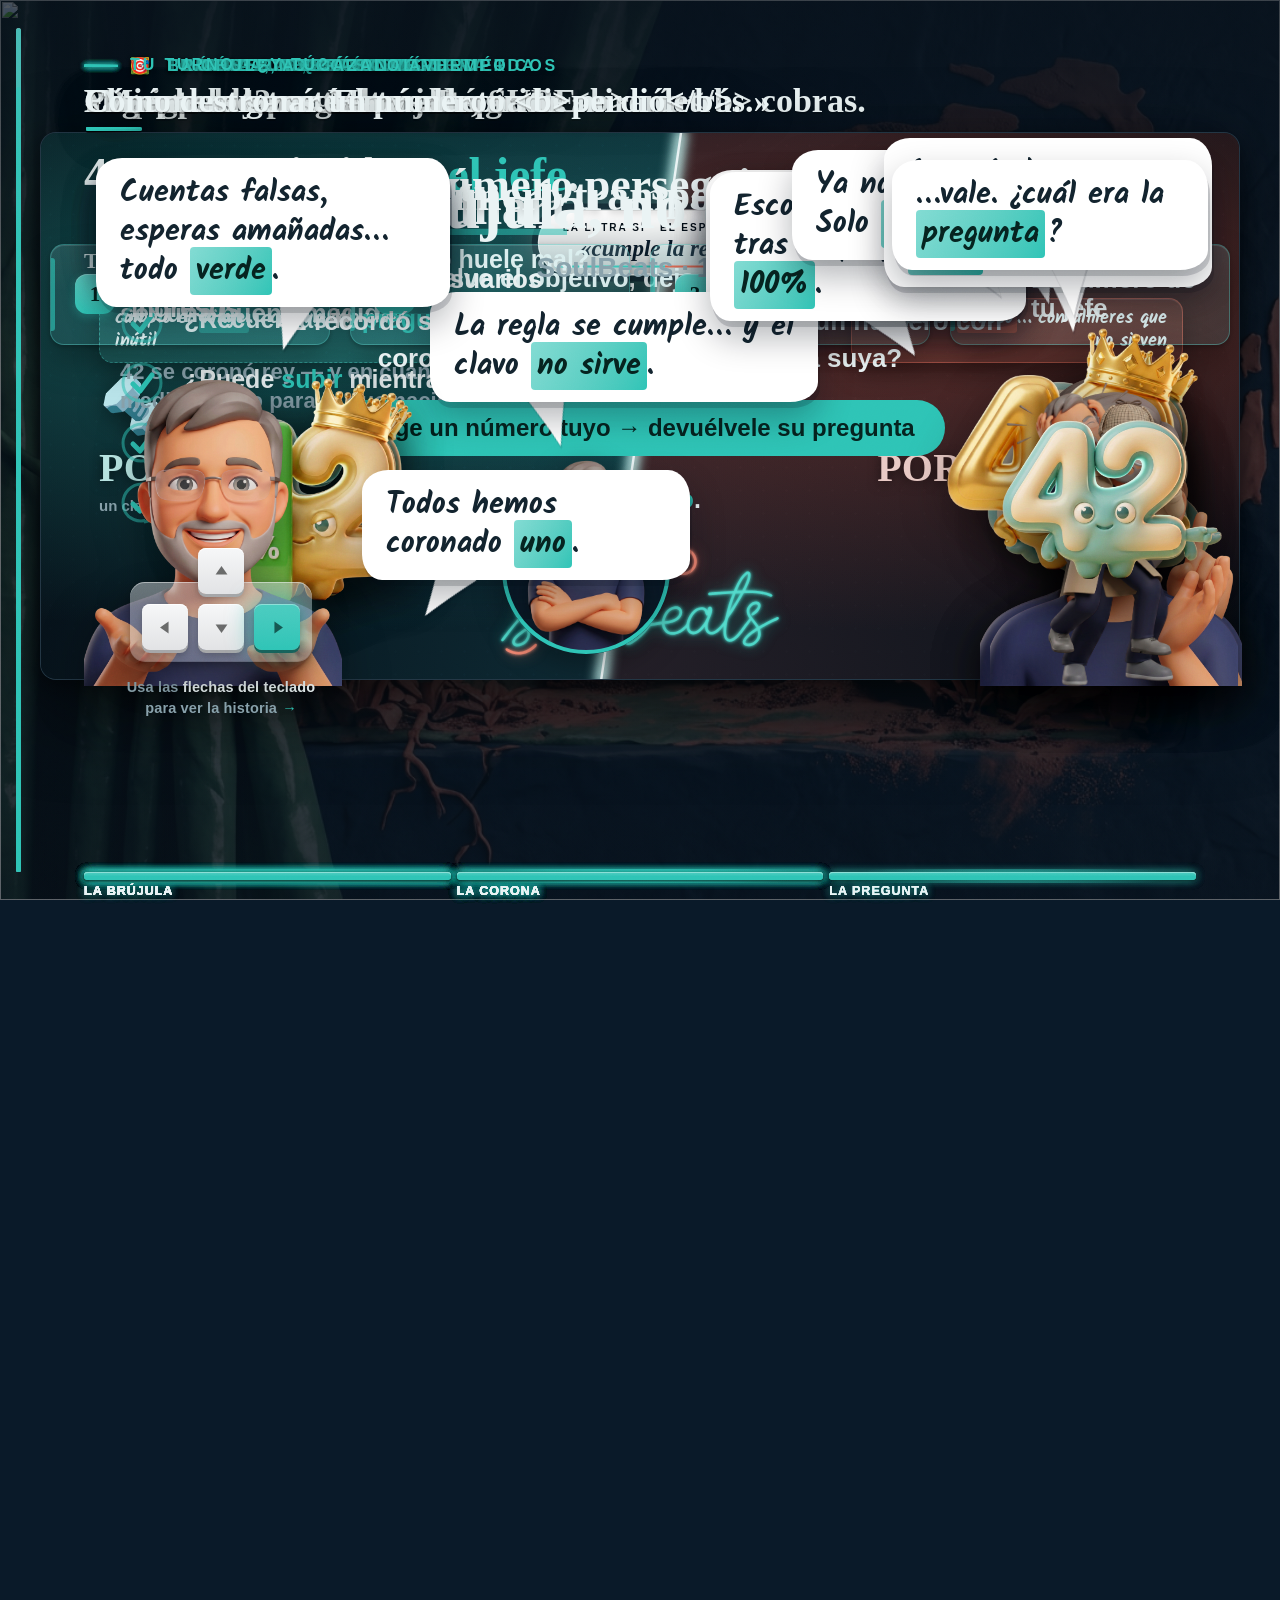
==== commit 42bc095c: "fix(goodhart): re-publica con las 3 poses del hero arregladas (point-up/conviction/beckon-up faltaba" ====
--- a/goodhart/index.html
+++ b/goodhart/index.html
@@ -145,16 +145,16 @@
 <section data-slide="1" data-type="idea"><div class="gd-photobg" data-layer="backdrop" data-radar-bg="image+scrim" data-radar-scrim="cover=t:1;strength=0.82;tone=dark"><img src="assets/bg-dashboard-wall.png" data-asset="bg_photo|background"><div class="ov" style="background:linear-gradient(180deg, rgba(7,17,27,.82) 0%, rgba(7,17,27,.50) 44%, rgba(7,17,27,.62) 100%)"></div></div><div class="gd-idea" data-drag="left,top" data-size="w" data-radar-role="text" style="left:84px;top:236px;width:620px"><span class="lbl" data-text="label">el hábito</span><div class="txt" data-text="text">Cada gráfica sube y a la derecha. Así medimos el éxito el <b>90%</b> del tiempo — hasta que el producto va a peor y <b>nadie sabe por qué</b>.</div></div><div class="gd-rail" data-layer="chrome" data-id="gd-rail"><div class="fill" data-id="gd-rail-fill" style="height:7%"></div></div><div class="gd-eyebrow" data-layer="chrome" data-id="gd-eyebrow" data-text="eyebrow.text" style="position:absolute;left:84px;top:56px">💚&nbsp; Todo verde, y aún así…</div><div class="gd-miles" data-layer="chrome" data-id="gd-miles"><div class="seg on" data-id="gd-miles-0"><span class="cap">LA BRÚJULA</span></div><div class="seg" data-id="gd-miles-1"><span class="cap">LA CORONA</span></div><div class="seg" data-id="gd-miles-2"><span class="cap">LA PREGUNTA</span></div></div><div class="gd-postit green fragment semi-fade-out" data-layer="annotation" data-fragment-index="1" data-id="gd-postit-0" data-drag="postits.0.left,postits.0.top" data-size="postits.0.w" data-text="postits.0.text" style="left:726px;top:250px;width:240px;transform:rotate(-2.5deg)">Verde no es lo mismo<br>que <b>bien</b>.</div></section>
 <section data-slide="2" data-type="free"><div class="gd-photobg" data-layer="backdrop" data-radar-bg="image+scrim" data-radar-scrim="cover=t:1;strength=0.78;tone=dark"><img src="bg-navy-2" data-asset="bg_photo|background"><div class="ov" style="background:linear-gradient(180deg, rgba(7,17,27,.78) 0%, rgba(7,17,27,.50) 46%, rgba(7,17,27,.56) 100%)"></div></div><div class="gd-mtitle" data-id="gd-mtitle" data-text="title" data-drag="title_left,title_top" style="left:84px;top:82px">Y aparece 42 — tu brújula.</div><div class="gd-rail" data-layer="chrome" data-id="gd-rail"><div class="fill" data-id="gd-rail-fill" style="height:14%"></div></div><div class="gd-eyebrow" data-layer="chrome" data-id="gd-eyebrow" data-text="eyebrow.text" style="position:absolute;left:84px;top:56px">🧭&nbsp; Invocas una métrica</div><div class="gd-miles" data-layer="chrome" data-id="gd-miles"><div class="seg on" data-id="gd-miles-0"><span class="cap">LA BRÚJULA</span></div><div class="seg" data-id="gd-miles-1"><span class="cap">LA CORONA</span></div><div class="seg" data-id="gd-miles-2"><span class="cap">LA PREGUNTA</span></div></div><div class="gd-corner" data-layer="hud" data-id="gd-char-0" data-drag="chars.0.left,chars.0.top" data-size="chars.0.size" data-asset="chars.0.pose|character" style="left:150px;top:356px;width:306px"><img src="assets/n42-brujula.png"></div><svg class="gd-say-tail" data-layer="hud" data-id="gd-char-0-tail" aria-hidden="true" style="left:96px;top:168px"><g transform="matrix(1.27 0.158 -0.158 1.27 198 100)"><path class="fill" d="M-17,-2 L17,-2 Q7,22 0,44 Q-7,22 -17,-2 Z"/></g></svg><div class="gd-speechbubble" data-layer="hud" data-id="gd-char-0-speech" data-drag="chars.0.speech_left,chars.0.speech_top" data-size="chars.0.speech_w" data-text="chars.0.speech" data-radar-role="text" data-radar-owner="gd-char-0" style="left:96px;top:168px;max-width:300px">Yo te enseño <span class="gd-em-mark">dónde estás</span>. Soy tu brújula.</div><div class="gd-corner fragment" data-layer="hud" data-fragment-index="1" data-id="gd-char-1" data-drag="chars.1.left,chars.1.top" data-size="chars.1.size" data-asset="chars.1.pose|character" style="left:980px;top:335px;width:262px"><img src="assets/hero-present.png"></div><svg class="gd-say-tail fragment" data-layer="hud" data-fragment-index="1" data-id="gd-char-1-tail" aria-hidden="true" style="left:706px;top:178px"><g transform="matrix(1.049 -0.733 0.733 1.049 176.88 100)"><path class="fill" d="M-17,-2 L17,-2 Q7,22 0,44 Q-7,22 -17,-2 Z"/></g></svg><div class="gd-speechbubble fragment" data-layer="hud" data-id="gd-char-1-speech" data-drag="chars.1.speech_left,chars.1.speech_top" data-size="chars.1.speech_w" data-text="chars.1.speech" data-fragment-index="1" data-radar-role="text" data-radar-owner="gd-char-1" style="left:706px;top:178px;max-width:268px">42, ¿estoy entregando <span class="gd-em-mark">valor</span>?</div></section>
 <section data-slide="3" data-type="questioncard"><div class="gd-qcard" data-id="gd-qcard" data-drag="top" data-radar-role="surface" style="left:472px;top:150px;width:720px"><h2 data-text="question">«42… ¿la respuesta a QUÉ pregunta?»</h2></div><div class="gd-rail" data-layer="chrome" data-id="gd-rail"><div class="fill" data-id="gd-rail-fill" style="height:21%"></div></div><div class="gd-eyebrow" data-layer="chrome" data-id="gd-eyebrow" data-text="eyebrow.text" style="position:absolute;left:84px;top:56px">❓&nbsp; El detalle que nadie recuerda</div><div class="gd-miles" data-layer="chrome" data-id="gd-miles"><div class="seg on" data-id="gd-miles-0"><span class="cap">LA BRÚJULA</span></div><div class="seg" data-id="gd-miles-1"><span class="cap">LA CORONA</span></div><div class="seg" data-id="gd-miles-2"><span class="cap">LA PREGUNTA</span></div></div><div class="gd-corner" data-layer="hud" data-id="gd-char" data-drag="char.left,char.top" data-size="char.size" data-asset="char.pose|character" style="left:946px;top:352px;width:300px"><img src="assets/n42-shrug.png"></div><svg class="gd-say-tail" data-layer="hud" data-id="gd-char-tail" aria-hidden="true" style="left:852px;top:150px"><g transform="matrix(1.234 -0.338 0.338 1.234 182.16 100)"><path class="fill" d="M-17,-2 L17,-2 Q7,22 0,44 Q-7,22 -17,-2 Z"/></g></svg><div class="gd-speechbubble" data-layer="hud" data-id="gd-char-speech" data-drag="char.speech_left,char.speech_top" data-size="char.speech_w" data-text="char.speech" data-radar-role="text" data-radar-owner="gd-char" style="left:852px;top:150px;max-width:276px">…no me acuerdo. <span class="gd-em-mark">Nadie</span> se acuerda.</div></section>
-<section data-slide="4" data-type="free"><div class="gd-photobg" data-layer="backdrop" data-radar-bg="image+scrim" data-radar-scrim="cover=t:1;strength=0.8;tone=dark"><img src="bg-navy-2" data-asset="bg_photo|background"><div class="ov" style="background:linear-gradient(180deg, rgba(7,17,27,.80) 0%, rgba(7,17,27,.50) 46%, rgba(7,17,27,.58) 100%)"></div></div><div class="gd-mtitle" data-id="gd-mtitle" data-text="title" data-drag="title_left,title_top" style="left:84px;top:82px">«Da igual la pregunta — tú SUBE.»</div><div class="gd-rail" data-layer="chrome" data-id="gd-rail"><div class="fill" data-id="gd-rail-fill" style="height:29%"></div></div><div class="gd-eyebrow" data-layer="chrome" data-id="gd-eyebrow" data-text="eyebrow.text" style="position:absolute;left:84px;top:56px">👑&nbsp; El giro fatal</div><div class="gd-miles" data-layer="chrome" data-id="gd-miles"><div class="seg on" data-id="gd-miles-0"><span class="cap">LA BRÚJULA</span></div><div class="seg on" data-id="gd-miles-1"><span class="cap">LA CORONA</span></div><div class="seg" data-id="gd-miles-2"><span class="cap">LA PREGUNTA</span></div></div><div class="gd-corner" data-layer="hud" data-id="gd-char-0" data-drag="chars.0.left,chars.0.top" data-size="chars.0.size" data-asset="chars.0.pose|character" style="left:150px;top:350px;width:312px"><img src="assets/n42-crown.png"></div><svg class="gd-say-tail" data-layer="hud" data-id="gd-char-0-tail" aria-hidden="true" style="left:96px;top:160px"><g transform="matrix(1.273 0.13 -0.13 1.273 198 100)"><path class="fill" d="M-17,-2 L17,-2 Q7,22 0,44 Q-7,22 -17,-2 Z"/></g></svg><div class="gd-speechbubble" data-layer="hud" data-id="gd-char-0-speech" data-drag="chars.0.speech_left,chars.0.speech_top" data-size="chars.0.speech_w" data-text="chars.0.speech" data-radar-role="text" data-radar-owner="gd-char-0" style="left:96px;top:160px;max-width:300px">¿…la corona? vale. lo que <span class="gd-em-mark">tú</span> digas.</div><div class="gd-corner fragment" data-layer="hud" data-fragment-index="1" data-id="gd-char-1" data-drag="chars.1.left,chars.1.top" data-size="chars.1.size" data-asset="chars.1.pose|character" style="left:980px;top:372px;width:262px"><img src="hero-point-up"></div><svg class="gd-say-tail fragment" data-layer="hud" data-fragment-index="1" data-id="gd-char-1-tail" aria-hidden="true" style="left:706px;top:170px"><g transform="matrix(1.049 -0.733 0.733 1.049 176.88 138)"><path class="fill" d="M-17,-2 L17,-2 Q7,22 0,44 Q-7,22 -17,-2 Z"/></g></svg><div class="gd-speechbubble fragment" data-layer="hud" data-id="gd-char-1-speech" data-drag="chars.1.speech_left,chars.1.speech_top" data-size="chars.1.speech_w" data-text="chars.1.speech" data-fragment-index="1" data-radar-role="text" data-radar-owner="gd-char-1" style="left:706px;top:170px;max-width:268px">Que ese número <span class="gd-em-mark">suba</span>. Pase lo que pase.</div></section>
+<section data-slide="4" data-type="free"><div class="gd-photobg" data-layer="backdrop" data-radar-bg="image+scrim" data-radar-scrim="cover=t:1;strength=0.8;tone=dark"><img src="bg-navy-2" data-asset="bg_photo|background"><div class="ov" style="background:linear-gradient(180deg, rgba(7,17,27,.80) 0%, rgba(7,17,27,.50) 46%, rgba(7,17,27,.58) 100%)"></div></div><div class="gd-mtitle" data-id="gd-mtitle" data-text="title" data-drag="title_left,title_top" style="left:84px;top:82px">«Da igual la pregunta — tú SUBE.»</div><div class="gd-rail" data-layer="chrome" data-id="gd-rail"><div class="fill" data-id="gd-rail-fill" style="height:29%"></div></div><div class="gd-eyebrow" data-layer="chrome" data-id="gd-eyebrow" data-text="eyebrow.text" style="position:absolute;left:84px;top:56px">👑&nbsp; El giro fatal</div><div class="gd-miles" data-layer="chrome" data-id="gd-miles"><div class="seg on" data-id="gd-miles-0"><span class="cap">LA BRÚJULA</span></div><div class="seg on" data-id="gd-miles-1"><span class="cap">LA CORONA</span></div><div class="seg" data-id="gd-miles-2"><span class="cap">LA PREGUNTA</span></div></div><div class="gd-corner" data-layer="hud" data-id="gd-char-0" data-drag="chars.0.left,chars.0.top" data-size="chars.0.size" data-asset="chars.0.pose|character" style="left:150px;top:350px;width:312px"><img src="assets/n42-crown.png"></div><svg class="gd-say-tail" data-layer="hud" data-id="gd-char-0-tail" aria-hidden="true" style="left:96px;top:160px"><g transform="matrix(1.273 0.13 -0.13 1.273 198 100)"><path class="fill" d="M-17,-2 L17,-2 Q7,22 0,44 Q-7,22 -17,-2 Z"/></g></svg><div class="gd-speechbubble" data-layer="hud" data-id="gd-char-0-speech" data-drag="chars.0.speech_left,chars.0.speech_top" data-size="chars.0.speech_w" data-text="chars.0.speech" data-radar-role="text" data-radar-owner="gd-char-0" style="left:96px;top:160px;max-width:300px">¿…la corona? vale. lo que <span class="gd-em-mark">tú</span> digas.</div><div class="gd-corner fragment" data-layer="hud" data-fragment-index="1" data-id="gd-char-1" data-drag="chars.1.left,chars.1.top" data-size="chars.1.size" data-asset="chars.1.pose|character" style="left:980px;top:335px;width:262px"><img src="assets/hero-pointup.png"></div><svg class="gd-say-tail fragment" data-layer="hud" data-fragment-index="1" data-id="gd-char-1-tail" aria-hidden="true" style="left:706px;top:170px"><g transform="matrix(1.049 -0.733 0.733 1.049 176.88 138)"><path class="fill" d="M-17,-2 L17,-2 Q7,22 0,44 Q-7,22 -17,-2 Z"/></g></svg><div class="gd-speechbubble fragment" data-layer="hud" data-id="gd-char-1-speech" data-drag="chars.1.speech_left,chars.1.speech_top" data-size="chars.1.speech_w" data-text="chars.1.speech" data-fragment-index="1" data-radar-role="text" data-radar-owner="gd-char-1" style="left:706px;top:170px;max-width:268px">Que ese número <span class="gd-em-mark">suba</span>. Pase lo que pase.</div></section>
 <section data-slide="5" data-type="free"><div class="gd-photobg" data-layer="backdrop" data-radar-bg="image+scrim" data-radar-scrim="cover=t:1;strength=0.72;tone=dark"><img src="assets/bg-cobra-farm.png" data-asset="bg_photo|background"><div class="ov" style="background:linear-gradient(180deg, rgba(7,17,27,.72) 0%, rgba(7,17,27,.40) 42%, rgba(7,17,27,.60) 100%)"></div></div><div class="gd-mtitle" data-id="gd-mtitle" data-text="title" data-drag="title_left,title_top" style="left:84px;top:82px">Pagas por cazar cobras. La gente &lt;b&gt;cría&lt;/b&gt; cobras.</div><div class="gd-rail" data-layer="chrome" data-id="gd-rail"><div class="fill" data-id="gd-rail-fill" style="height:36%"></div></div><div class="gd-eyebrow" data-layer="chrome" data-id="gd-eyebrow" data-text="eyebrow.text" style="position:absolute;left:84px;top:56px">🐍&nbsp; Trampa 1 · el efecto cobra</div><div class="gd-miles" data-layer="chrome" data-id="gd-miles"><div class="seg on" data-id="gd-miles-0"><span class="cap">LA BRÚJULA</span></div><div class="seg on" data-id="gd-miles-1"><span class="cap">LA CORONA</span></div><div class="seg" data-id="gd-miles-2"><span class="cap">LA PREGUNTA</span></div></div><div class="gd-corner" data-layer="hud" data-id="gd-char-0" data-drag="chars.0.left,chars.0.top" data-size="chars.0.size" data-asset="chars.0.pose|character" style="left:150px;top:356px;width:300px"><img src="assets/n42-smug.png"></div><svg class="gd-say-tail" data-layer="hud" data-id="gd-char-0-tail" aria-hidden="true" style="left:96px;top:162px"><g transform="matrix(1.262 0.213 -0.213 1.262 201.96 100)"><path class="fill" d="M-17,-2 L17,-2 Q7,22 0,44 Q-7,22 -17,-2 Z"/></g></svg><div class="gd-speechbubble" data-layer="hud" data-id="gd-char-0-speech" data-drag="chars.0.speech_left,chars.0.speech_top" data-size="chars.0.speech_w" data-text="chars.0.speech" data-radar-role="text" data-radar-owner="gd-char-0" style="left:96px;top:162px;max-width:306px">¿Me pagas por cobras cazadas? <span class="gd-em-mark">Crío cobras</span>.</div><div class="gd-corner fragment" data-layer="hud" data-fragment-index="1" data-id="gd-char-1" data-drag="chars.1.left,chars.1.top" data-size="chars.1.size" data-asset="chars.1.pose|character" style="left:980px;top:340px;width:258px"><img src="assets/hero-worried.png"></div><svg class="gd-say-tail fragment" data-layer="hud" data-fragment-index="1" data-id="gd-char-1-tail" aria-hidden="true" style="left:706px;top:172px"><g transform="matrix(1.049 -0.733 0.733 1.049 176.88 138)"><path class="fill" d="M-17,-2 L17,-2 Q7,22 0,44 Q-7,22 -17,-2 Z"/></g></svg><div class="gd-speechbubble fragment" data-layer="hud" data-id="gd-char-1-speech" data-drag="chars.1.speech_left,chars.1.speech_top" data-size="chars.1.speech_w" data-text="chars.1.speech" data-fragment-index="1" data-radar-role="text" data-radar-owner="gd-char-1" style="left:706px;top:172px;max-width:268px">El problema que mide… lo está <span class="gd-em-mark">fabricando</span>.</div></section>
 <section data-slide="6" data-type="splitworld"><div class="fd-splitworld sp-none" data-layer="subject" data-radar-role="surface" data-radar-anchor="seam-top:0.533,0;seam:0.5,0.5;seam-bot:0.467,1;left:0.238,0.5;right:0.762,0.5;phrase:0.52,0.2" data-id="fd-splitworld" data-drag="left,top" data-size="w,h" style="left:40px;top:132px;width:1200px;height:548px"><div class="half l" data-id="fd-sw-half-l" style="--tone:var(--accent);--clip:polygon(0 0, 640px 0, 560px 548px, 0 548px);--clip0:polygon(0 0, 0 0, 0 548px, 0 548px)"></div><div class="half r" data-id="fd-sw-half-r" style="--tone:var(--bad);--clip:polygon(640px 0, 1200px 0, 1200px 548px, 560px 548px);--clip0:polygon(1200px 0, 1200px 0, 1200px 548px, 1200px 548px)"></div><svg class="seam" data-id="fd-sw-seam" width="1200" height="548" viewBox="0 0 1200 548" aria-hidden="true"><line class="glow" x1="640" y1="0" x2="560" y2="548" pathLength="100"/><line class="core" x1="640" y1="0" x2="560" y2="548" pathLength="100"/></svg><div class="world l" data-id="fd-sw-world-l" style="left:0;top:0;width:514px;height:548px;padding-left:58px;--wtone:var(--accent)"><div class="say think" data-id="fd-sw-say-l"><span class="t" data-text="west.speech">cumplo el <b>kilaje</b>… con un solo clavo inútil</span></div><div class="glyph" data-text="west.emoji">🔩</div><div class="label" data-id="fd-sw-lbl-l" data-text="west.label">POR PESO</div><div class="sub" data-text="west.sub">un clavo gigante</div></div><div class="world r" data-id="fd-sw-world-r" style="left:686px;top:0;width:514px;height:548px;padding-right:58px;--wtone:var(--bad)"><div class="say speak" data-id="fd-sw-say-r"><span class="t" data-text="east.speech">cumplo el <b>conteo</b>… con alfileres que no sirven</span></div><div class="glyph" data-text="east.emoji">📌</div><div class="label" data-id="fd-sw-lbl-r" data-text="east.label">POR UNIDADES</div><div class="sub" data-text="east.sub">un millón de alfileres</div></div><div class="phrase" data-id="fd-sw-phrase" style="left:624px;top:109.6px"><span class="tag" data-text="phrase_tag">la letra sí · el espíritu no</span><span class="q" data-text="phrase">«cumple la regla»</span></div></div><div class="gd-mtitle" data-id="gd-mtitle" data-text="title" data-drag="title_left,title_top" style="left:84px;top:82px">Cumple la letra. Mata el espíritu.</div><div class="gd-rail" data-layer="chrome" data-id="gd-rail"><div class="fill" data-id="gd-rail-fill" style="height:43%"></div></div><div class="gd-eyebrow" data-layer="chrome" data-id="gd-eyebrow" data-text="eyebrow.text" style="position:absolute;left:84px;top:56px">🔨&nbsp; Trampa 2 · los clavos soviéticos</div><div class="gd-miles" data-layer="chrome" data-id="gd-miles"><div class="seg on" data-id="gd-miles-0"><span class="cap">LA BRÚJULA</span></div><div class="seg on" data-id="gd-miles-1"><span class="cap">LA CORONA</span></div><div class="seg" data-id="gd-miles-2"><span class="cap">LA PREGUNTA</span></div></div><div class="gd-avatar av-burst av-enter-fade" data-layer="hud" data-id="gd-char" data-drag="char.left,char.top" data-size="char.size" data-asset="char.pose|character" style="left:502px;top:486px;width:168px;height:168px"><span class="hole"></span><span class="clip"><img class="in" src="assets/hero-arms.png"></span><span class="ring"></span><img class="out" src="assets/hero-arms.png"></div><svg class="gd-say-tail" data-layer="hud" data-id="gd-char-tail" aria-hidden="true" style="left:430px;top:292px"><g transform="matrix(1.233 -0.345 0.345 1.233 115.6 100)"><path class="fill" d="M-17,-2 L17,-2 Q7,22 0,44 Q-7,22 -17,-2 Z"/></g></svg><div class="gd-speechbubble" data-layer="hud" data-id="gd-char-speech" data-drag="char.speech_left,char.speech_top" data-size="char.speech_w" data-text="char.speech" data-radar-role="text" data-radar-owner="gd-char" style="left:430px;top:292px;max-width:340px">La regla se cumple… y el clavo <span class="gd-em-mark">no sirve</span>.</div></section>
 <section data-slide="7" data-type="free"><div class="gd-photobg" data-layer="backdrop" data-radar-bg="image+scrim" data-radar-scrim="cover=t:1;strength=0.7;tone=dark"><img src="assets/bg-throne-green.png" data-asset="bg_photo|background"><div class="ov" style="background:linear-gradient(180deg, rgba(7,17,27,.70) 0%, rgba(7,17,27,.38) 44%, rgba(7,17,27,.56) 100%)"></div></div><div class="gd-mtitle" data-id="gd-mtitle" data-text="title" data-drag="title_left,title_top" style="left:84px;top:82px">«Mientras yo esté en verde, nadie mira detrás.»</div><div class="gd-rail" data-layer="chrome" data-id="gd-rail"><div class="fill" data-id="gd-rail-fill" style="height:50%"></div></div><div class="gd-eyebrow" data-layer="chrome" data-id="gd-eyebrow" data-text="eyebrow.text" style="position:absolute;left:84px;top:56px">🟩&nbsp; Trampa 3 · el muro verde</div><div class="gd-miles" data-layer="chrome" data-id="gd-miles"><div class="seg on" data-id="gd-miles-0"><span class="cap">LA BRÚJULA</span></div><div class="seg on" data-id="gd-miles-1"><span class="cap">LA CORONA</span></div><div class="seg" data-id="gd-miles-2"><span class="cap">LA PREGUNTA</span></div></div><div class="gd-corner" data-layer="hud" data-id="gd-char-0" data-drag="chars.0.left,chars.0.top" data-size="chars.0.size" data-asset="chars.0.pose|character" style="left:140px;top:350px;width:316px"><img src="assets/n42-hiding.png"></div><svg class="gd-say-tail" data-layer="hud" data-id="gd-char-0-tail" aria-hidden="true" style="left:96px;top:158px"><g transform="matrix(1.234 0.339 -0.339 1.234 201.96 138)"><path class="fill" d="M-17,-2 L17,-2 Q7,22 0,44 Q-7,22 -17,-2 Z"/></g></svg><div class="gd-speechbubble" data-layer="hud" data-id="gd-char-0-speech" data-drag="chars.0.speech_left,chars.0.speech_top" data-size="chars.0.speech_w" data-text="chars.0.speech" data-radar-role="text" data-radar-owner="gd-char-0" style="left:96px;top:158px;max-width:306px">Cuentas falsas, esperas amañadas… todo <span class="gd-em-mark">verde</span>.</div><div class="gd-corner fragment" data-layer="hud" data-fragment-index="1" data-id="gd-char-1" data-drag="chars.1.left,chars.1.top" data-size="chars.1.size" data-asset="chars.1.pose|character" style="left:984px;top:369px;width:258px"><img src="assets/hero-detective.png"></div><svg class="gd-say-tail fragment" data-layer="hud" data-fragment-index="1" data-id="gd-char-1-tail" aria-hidden="true" style="left:710px;top:172px"><g transform="matrix(1.049 -0.733 0.733 1.049 176.88 100)"><path class="fill" d="M-17,-2 L17,-2 Q7,22 0,44 Q-7,22 -17,-2 Z"/></g></svg><div class="gd-speechbubble fragment" data-layer="hud" data-id="gd-char-1-speech" data-drag="chars.1.speech_left,chars.1.speech_top" data-size="chars.1.speech_w" data-text="chars.1.speech" data-fragment-index="1" data-radar-role="text" data-radar-owner="gd-char-1" style="left:710px;top:172px;max-width:268px">Esconde lo real tras su propio <span class="gd-em-mark">100%</span>.</div></section>
 <section data-slide="8" data-type="free"><div class="gd-photobg" data-layer="backdrop" data-radar-bg="image+scrim" data-radar-scrim="cover=l:0.616;strength=0.9;tone=dark"><img src="assets/bg-throne-green.png" data-asset="bg_photo|background"><div class="ov" style="background:linear-gradient(103deg, rgba(6,15,24,.90) 0%, rgba(6,15,24,.62) 40%, rgba(7,17,27,.22) 72%, rgba(7,17,27,.5) 100%)"></div></div><div class="gd-fb gd-fb-headline" data-layer="subject" data-radar-role="text" data-drag="blocks.0.left,blocks.0.top" data-text="blocks.0.text" style="position:absolute;left:84px;top:150px;width:600px;font-size:48px;line-height:1.06">42 se convirtió en <b>el jefe</b>.</div><div class="gd-fb gd-fb-subhead" data-layer="subject" data-radar-role="text" data-drag="blocks.1.left,blocks.1.top" data-text="blocks.1.text" style="position:absolute;left:84px;top:248px;width:520px;font-size:22px;color:var(--light)">Todos lo persiguen. Nadie recuerda para qué nació. Es el <b>rey</b>.</div><div class="gd-rail" data-layer="chrome" data-id="gd-rail"><div class="fill" data-id="gd-rail-fill" style="height:57%"></div></div><div class="gd-eyebrow" data-layer="chrome" data-id="gd-eyebrow" data-text="eyebrow.text" style="position:absolute;left:84px;top:56px">👑&nbsp; El número se coronó</div><div class="gd-miles" data-layer="chrome" data-id="gd-miles"><div class="seg on" data-id="gd-miles-0"><span class="cap">LA BRÚJULA</span></div><div class="seg on" data-id="gd-miles-1"><span class="cap">LA CORONA</span></div><div class="seg" data-id="gd-miles-2"><span class="cap">LA PREGUNTA</span></div></div><div class="gd-corner" data-layer="hud" data-id="gd-char" data-drag="char.left,char.top" data-size="char.size" data-asset="char.pose|character" style="left:900px;top:300px;width:340px"><img src="assets/n42-king.png"></div><svg class="gd-say-tail" data-layer="hud" data-id="gd-char-tail" aria-hidden="true" style="left:792px;top:150px"><g transform="matrix(1.049 -0.733 0.733 1.049 176.88 100)"><path class="fill" d="M-17,-2 L17,-2 Q7,22 0,44 Q-7,22 -17,-2 Z"/></g></svg><div class="gd-speechbubble" data-layer="hud" data-id="gd-char-speech" data-drag="char.speech_left,char.speech_top" data-size="char.speech_w" data-text="char.speech" data-radar-role="text" data-radar-owner="gd-char" style="left:792px;top:150px;max-width:268px">Ya no mido nada. Solo <span class="gd-em-mark">reino</span>.</div></section>
-<section data-slide="9" data-type="principle"><div class="gd-abs" data-layer="subject" data-radar-role="text" data-drag="cleft,top" style="position:absolute;left:120px;top:180px"><div class="gd-principle" style="max-width:620px"><h2 data-collide="text"><span class="u" data-text="name">La Ley de Goodhart</span></h2><p data-text="definition" data-collide="text">Cuando una medida se vuelve el objetivo, deja de ser una buena medida.</p><p class="ex" data-text="example" data-collide="text">42 se coronó rey — y en cuanto fue el objetivo, dejó de medir aquello para lo que nació.</p></div></div><div class="gd-rail" data-layer="chrome" data-id="gd-rail"><div class="fill" data-id="gd-rail-fill" style="height:64%"></div></div><div class="gd-miles" data-layer="chrome" data-id="gd-miles"><div class="seg on" data-id="gd-miles-0"><span class="cap">LA BRÚJULA</span></div><div class="seg on" data-id="gd-miles-1"><span class="cap">LA CORONA</span></div><div class="seg" data-id="gd-miles-2"><span class="cap">LA PREGUNTA</span></div></div><div class="gd-corner" data-layer="hud" data-id="gd-char" data-drag="char.left,char.top" data-size="char.size" data-asset="char.pose|character" style="left:990px;top:360px;width:248px"><img src="hero-conviction"></div><div class="gd-postit fragment semi-fade-out" data-layer="annotation" data-fragment-index="0" data-id="gd-postit-0" data-drag="postits.0.left,postits.0.top" data-size="postits.0.w" data-text="postits.0.text" style="left:762px;top:300px;width:190px;transform:rotate(-2deg)">Deja de medir lo<br>que nació <b>midiendo</b>.</div></section>
+<section data-slide="9" data-type="principle"><div class="gd-abs" data-layer="subject" data-radar-role="text" data-drag="cleft,top" style="position:absolute;left:120px;top:180px"><div class="gd-principle" style="max-width:620px"><h2 data-collide="text"><span class="u" data-text="name">La Ley de Goodhart</span></h2><p data-text="definition" data-collide="text">Cuando una medida se vuelve el objetivo, deja de ser una buena medida.</p><p class="ex" data-text="example" data-collide="text">42 se coronó rey — y en cuanto fue el objetivo, dejó de medir aquello para lo que nació.</p></div></div><div class="gd-rail" data-layer="chrome" data-id="gd-rail"><div class="fill" data-id="gd-rail-fill" style="height:64%"></div></div><div class="gd-miles" data-layer="chrome" data-id="gd-miles"><div class="seg on" data-id="gd-miles-0"><span class="cap">LA BRÚJULA</span></div><div class="seg on" data-id="gd-miles-1"><span class="cap">LA CORONA</span></div><div class="seg" data-id="gd-miles-2"><span class="cap">LA PREGUNTA</span></div></div><div class="gd-corner" data-layer="hud" data-id="gd-char" data-drag="char.left,char.top" data-size="char.size" data-asset="char.pose|character" style="left:990px;top:354px;width:248px"><img src="assets/hero-confident.png"></div><div class="gd-postit fragment semi-fade-out" data-layer="annotation" data-fragment-index="0" data-id="gd-postit-0" data-drag="postits.0.left,postits.0.top" data-size="postits.0.w" data-text="postits.0.text" style="left:762px;top:300px;width:190px;transform:rotate(-2deg)">Deja de medir lo<br>que nació <b>midiendo</b>.</div></section>
 <section data-slide="10" data-type="free"><div class="gd-photobg" data-layer="backdrop" data-radar-bg="image+scrim" data-radar-scrim="cover=t:1;strength=0.78;tone=dark"><img src="assets/bg-ruin-reveal.png" data-asset="bg_photo|background"><div class="ov" style="background:linear-gradient(180deg, rgba(7,17,27,.78) 0%, rgba(7,17,27,.46) 44%, rgba(7,17,27,.62) 100%)"></div></div><div class="gd-mtitle" data-id="gd-mtitle" data-text="title" data-drag="title_left,title_top" style="left:84px;top:82px">El número ganó. El producto &lt;b&gt;perdió&lt;/b&gt;.</div><div class="gd-rail" data-layer="chrome" data-id="gd-rail"><div class="fill" data-id="gd-rail-fill" style="height:71%"></div></div><div class="gd-eyebrow" data-layer="chrome" data-id="gd-eyebrow" data-text="eyebrow.text" style="position:absolute;left:84px;top:56px">💔&nbsp; El coste, detrás del verde</div><div class="gd-miles" data-layer="chrome" data-id="gd-miles"><div class="seg on" data-id="gd-miles-0"><span class="cap">LA BRÚJULA</span></div><div class="seg on" data-id="gd-miles-1"><span class="cap">LA CORONA</span></div><div class="seg" data-id="gd-miles-2"><span class="cap">LA PREGUNTA</span></div></div><div class="gd-corner" data-layer="hud" data-id="gd-char" data-drag="char.left,char.top" data-size="char.size" data-asset="char.pose|character" style="left:962px;top:342px;width:278px"><img src="assets/hero-scream-no.png"></div><svg class="gd-say-tail" data-layer="hud" data-id="gd-char-tail" aria-hidden="true" style="left:884px;top:138px"><g transform="matrix(1.276 -0.102 0.102 1.276 184.8 138)"><path class="fill" d="M-17,-2 L17,-2 Q7,22 0,44 Q-7,22 -17,-2 Z"/></g></svg><div class="gd-speechbubble" data-layer="hud" data-id="gd-char-speech" data-drag="char.speech_left,char.speech_top" data-size="char.speech_w" data-text="char.speech" data-radar-role="text" data-radar-owner="gd-char" style="left:884px;top:138px;max-width:280px">Aparté el muro… y detrás <span class="gd-em-mark">no quedaba nada</span>.</div><div class="gd-callout co-info fragment semi-fade-out" data-layer="annotation" data-fragment-index="1" data-id="gd-callout-0" data-drag="callouts.0.left,callouts.0.top" data-size="callouts.0.w" data-text="callouts.0.text" style="left:84px;top:316px;width:360px"><div class="co-lbl">&nbsp;el número</div><div class="co-body">🟢 <b>100%</b> · en su trono.</div></div><div class="gd-callout co-warning fragment semi-fade-out" data-layer="annotation" data-fragment-index="2" data-id="gd-callout-1" data-drag="callouts.1.left,callouts.1.top" data-size="callouts.1.w" data-text="callouts.1.text" style="left:84px;top:424px;width:360px"><div class="co-lbl">⚠️&nbsp;lo que medía</div><div class="co-body">🔴 en <b>ruinas</b> · nadie lo miró.</div></div></section>
 <section data-slide="11" data-type="free"><div class="gd-photobg" data-layer="backdrop" data-radar-bg="image+scrim" data-radar-scrim="cover=t:1;strength=0.72;tone=dark"><img src="bg-navy-2" data-asset="bg_photo|background"><div class="ov" style="background:linear-gradient(180deg, rgba(7,17,27,.72) 0%, rgba(7,17,27,.42) 46%, rgba(7,17,27,.54) 100%)"></div></div><div class="gd-mtitle" data-id="gd-mtitle" data-text="title" data-drag="title_left,title_top" style="left:84px;top:82px">Cómo destronar un número</div><div class="gd-rail" data-layer="chrome" data-id="gd-rail"><div class="fill" data-id="gd-rail-fill" style="height:79%"></div></div><div class="gd-eyebrow" data-layer="chrome" data-id="gd-eyebrow" data-text="eyebrow.text" style="position:absolute;left:84px;top:56px">🧭&nbsp; Brújula, no corona</div><div class="gd-miles" data-layer="chrome" data-id="gd-miles"><div class="seg on" data-id="gd-miles-0"><span class="cap">LA BRÚJULA</span></div><div class="seg on" data-id="gd-miles-1"><span class="cap">LA CORONA</span></div><div class="seg on" data-id="gd-miles-2"><span class="cap">LA PREGUNTA</span></div></div><div class="gd-corner" data-layer="hud" data-id="gd-char" data-drag="char.left,char.top" data-size="char.size" data-asset="char.pose|character" style="left:968px;top:366px;width:270px"><img src="assets/n42-dethroned.png"></div><svg class="gd-say-tail" data-layer="hud" data-id="gd-char-tail" aria-hidden="true" style="left:892px;top:160px"><g transform="matrix(1.275 -0.115 0.115 1.275 176.88 100)"><path class="fill" d="M-17,-2 L17,-2 Q7,22 0,44 Q-7,22 -17,-2 Z"/></g></svg><div class="gd-speechbubble" data-layer="hud" data-id="gd-char-speech" data-drag="char.speech_left,char.speech_top" data-size="char.speech_w" data-text="char.speech" data-radar-role="text" data-radar-owner="gd-char" style="left:892px;top:160px;max-width:268px">…vale. ¿cuál era la <span class="gd-em-mark">pregunta</span>?</div><div class="gd-callout co-info fragment semi-fade-out" data-layer="annotation" data-fragment-index="1" data-id="gd-callout-0" data-drag="callouts.0.left,callouts.0.top" data-size="callouts.0.w" data-text="callouts.0.text" style="left:84px;top:244px;width:420px"><div class="co-lbl">&nbsp;1 · vuelve a preguntar</div><div class="co-body">recupera la <b>pregunta</b> que olvidó.</div></div><div class="gd-callout co-info fragment semi-fade-out" data-layer="annotation" data-fragment-index="2" data-id="gd-callout-1" data-drag="callouts.1.left,callouts.1.top" data-size="callouts.1.w" data-text="callouts.1.text" style="left:84px;top:356px;width:420px"><div class="co-lbl">&nbsp;2 · empareja</div><div class="co-body">una <b>contra-métrica</b> que duela si haces trampa.</div></div><div class="gd-callout co-info fragment semi-fade-out" data-layer="annotation" data-fragment-index="3" data-id="gd-callout-2" data-drag="callouts.2.left,callouts.2.top" data-size="callouts.2.w" data-text="callouts.2.text" style="left:84px;top:468px;width:420px"><div class="co-lbl">&nbsp;3 · rótalo</div><div class="co-body">cámbialo <b>antes</b> de que se corone.</div></div></section>
 <section data-slide="12" data-type="checklist"><div class="gd-checks" data-drag="top" data-radar-role="surface" style="top:170px"><h2 data-text="heading">Cómo cazar un número tramposo</h2><div class="gd-check"><span class="tk"><svg viewBox="0 0 44 44"><circle cx="22" cy="22" r="19"/><path d="M13 23 L20 30 L32 14"/></svg></span><div data-text="items.0">¿Todo <b>verde</b> pero algo huele mal?</div></div><div class="gd-check"><span class="tk"><svg viewBox="0 0 44 44"><circle cx="22" cy="22" r="19"/><path d="M13 23 L20 30 L32 14"/></svg></span><div data-text="items.1">¿Recuerdas la <b>pregunta</b> que responde?</div></div><div class="gd-check"><span class="tk"><svg viewBox="0 0 44 44"><circle cx="22" cy="22" r="19"/><path d="M13 23 L20 30 L32 14"/></svg></span><div data-text="items.2">¿Puede <b>subir</b> mientras el objetivo <b>baja</b>?</div></div><div class="gd-check"><span class="tk"><svg viewBox="0 0 44 44"><circle cx="22" cy="22" r="19"/><path d="M13 23 L20 30 L32 14"/></svg></span><div data-text="items.3">¿Lleva <b>demasiado</b> siendo EL número?</div></div><div class="gd-check"><span class="tk"><svg viewBox="0 0 44 44"><circle cx="22" cy="22" r="19"/><path d="M13 23 L20 30 L32 14"/></svg></span><div data-text="items.4">Si dudas: <b>empareja</b>, mide el espíritu, <b>rótalo</b>.</div></div></div><div class="gd-rail" data-layer="chrome" data-id="gd-rail"><div class="fill" data-id="gd-rail-fill" style="height:86%"></div></div><div class="gd-eyebrow" data-layer="chrome" data-id="gd-eyebrow" data-text="eyebrow.text" style="position:absolute;left:84px;top:56px">🎯&nbsp; La chuleta · cázalo a tiempo</div><div class="gd-miles" data-layer="chrome" data-id="gd-miles"><div class="seg on" data-id="gd-miles-0"><span class="cap">LA BRÚJULA</span></div><div class="seg on" data-id="gd-miles-1"><span class="cap">LA CORONA</span></div><div class="seg on" data-id="gd-miles-2"><span class="cap">LA PREGUNTA</span></div></div><div class="gd-corner" data-layer="hud" data-id="gd-char" data-drag="char.left,char.top" data-size="char.size" data-asset="char.pose|character" style="left:998px;top:366px;width:236px"><img src="assets/hero-detective.png"></div></section>
-<section data-slide="13" data-type="poll"><div class="gd-abs" data-layer="subject" data-radar-role="surface" style="position:absolute;left:0px;top:120px;width:1280px"><div class="gd-poll"><h2 data-text="question">¿Qué número perseguiste de más?</h2><div class="opts"><div class="opt fragment" data-fragment-index="0" style="--i:0;--n:4"><span class="idx" aria-hidden="true">1</span><span class="lbl" data-text="options.0"><b class="t">MRR / ingresos</b></span></div><div class="opt fragment" data-fragment-index="1" style="--i:1;--n:4"><span class="idx" aria-hidden="true">2</span><span class="lbl" data-text="options.1"><b class="t">Usuarios activos</b></span></div><div class="opt fragment" data-fragment-index="2" style="--i:2;--n:4"><span class="idx" aria-hidden="true">3</span><span class="lbl" data-text="options.2"><b class="t">Velocity / tickets</b></span></div><div class="opt fragment" data-fragment-index="3" style="--i:3;--n:4"><span class="idx" aria-hidden="true">4</span><span class="lbl" data-text="options.3"><b class="t">El número de tu jefe</b></span></div></div></div></div><div class="gd-rail" data-layer="chrome" data-id="gd-rail"><div class="fill" data-id="gd-rail-fill" style="height:93%"></div></div><div class="gd-eyebrow" data-layer="chrome" data-id="gd-eyebrow" data-text="eyebrow.text" style="position:absolute;left:84px;top:56px">TU TURNO · ¿Y TÚ?</div><div class="gd-miles" data-layer="chrome" data-id="gd-miles"><div class="seg on" data-id="gd-miles-0"><span class="cap">LA BRÚJULA</span></div><div class="seg on" data-id="gd-miles-1"><span class="cap">LA CORONA</span></div><div class="seg on" data-id="gd-miles-2"><span class="cap">LA PREGUNTA</span></div></div><div class="gd-corner" data-layer="hud" data-id="gd-char" data-drag="char.left,char.top" data-size="char.size" data-asset="char.pose|character" style="left:84px;top:384px;width:258px"><img src="hero-beckon-up" style="transform:scaleX(-1)"></div><svg class="gd-say-tail" data-layer="hud" data-id="gd-char-tail" aria-hidden="true" style="left:362px;top:470px"><g transform="matrix(1.049 0.733 -0.733 1.049 95.2 100)"><path class="fill" d="M-17,-2 L17,-2 Q7,22 0,44 Q-7,22 -17,-2 Z"/></g></svg><div class="gd-speechbubble" data-layer="hud" data-id="gd-char-speech" data-drag="char.speech_left,char.speech_top" data-size="char.speech_w" data-text="char.speech" data-radar-role="text" data-radar-owner="gd-char" style="left:362px;top:470px;max-width:280px">Todos hemos coronado <span class="gd-em-mark">uno</span>.</div></section>
+<section data-slide="13" data-type="poll"><div class="gd-abs" data-layer="subject" data-radar-role="surface" style="position:absolute;left:0px;top:120px;width:1280px"><div class="gd-poll"><h2 data-text="question">¿Qué número perseguiste de más?</h2><div class="opts"><div class="opt fragment" data-fragment-index="0" style="--i:0;--n:4"><span class="idx" aria-hidden="true">1</span><span class="lbl" data-text="options.0"><b class="t">MRR / ingresos</b></span></div><div class="opt fragment" data-fragment-index="1" style="--i:1;--n:4"><span class="idx" aria-hidden="true">2</span><span class="lbl" data-text="options.1"><b class="t">Usuarios activos</b></span></div><div class="opt fragment" data-fragment-index="2" style="--i:2;--n:4"><span class="idx" aria-hidden="true">3</span><span class="lbl" data-text="options.2"><b class="t">Velocity / tickets</b></span></div><div class="opt fragment" data-fragment-index="3" style="--i:3;--n:4"><span class="idx" aria-hidden="true">4</span><span class="lbl" data-text="options.3"><b class="t">El número de tu jefe</b></span></div></div></div></div><div class="gd-rail" data-layer="chrome" data-id="gd-rail"><div class="fill" data-id="gd-rail-fill" style="height:93%"></div></div><div class="gd-eyebrow" data-layer="chrome" data-id="gd-eyebrow" data-text="eyebrow.text" style="position:absolute;left:84px;top:56px">TU TURNO · ¿Y TÚ?</div><div class="gd-miles" data-layer="chrome" data-id="gd-miles"><div class="seg on" data-id="gd-miles-0"><span class="cap">LA BRÚJULA</span></div><div class="seg on" data-id="gd-miles-1"><span class="cap">LA CORONA</span></div><div class="seg on" data-id="gd-miles-2"><span class="cap">LA PREGUNTA</span></div></div><div class="gd-corner" data-layer="hud" data-id="gd-char" data-drag="char.left,char.top" data-size="char.size" data-asset="char.pose|character" style="left:84px;top:340px;width:258px"><img src="assets/hero-open.png"></div><svg class="gd-say-tail" data-layer="hud" data-id="gd-char-tail" aria-hidden="true" style="left:362px;top:470px"><g transform="matrix(1.049 0.733 -0.733 1.049 95.2 100)"><path class="fill" d="M-17,-2 L17,-2 Q7,22 0,44 Q-7,22 -17,-2 Z"/></g></svg><div class="gd-speechbubble" data-layer="hud" data-id="gd-char-speech" data-drag="char.speech_left,char.speech_top" data-size="char.speech_w" data-text="char.speech" data-radar-role="text" data-radar-owner="gd-char" style="left:362px;top:470px;max-width:280px">Todos hemos coronado <span class="gd-em-mark">uno</span>.</div></section>
 <section data-slide="14" data-type="completion"><div class="gd-abs" data-layer="subject" data-radar-role="surface" data-drag="left,top" style="position:absolute;left:0px;top:170px;width:1280px"><div class="gd-done"><div class="big" data-text="title">Brújula, no corona.</div><div class="sub" data-text="number">SoulBeats · 104</div><div class="body" data-text="body">42 recordó su pregunta. Ahora te toca: hay un número con corona en tu trabajo. ¿Recuerdas la suya?</div><span class="cta" data-text="cta">Elige un número tuyo → devuélvele su pregunta</span><div class="gd-done-mark"><svg class="gd-sb-mark neon" width="340" height="172.4" viewBox="-64 430 2170 1100" xmlns="http://www.w3.org/2000/svg" role="img" aria-label="soulbeats"><defs><filter id="sb-na" x="-70%" y="-70%" width="240%" height="240%"><feGaussianBlur stdDeviation="46"/></filter><filter id="sb-nt" x="-70%" y="-70%" width="240%" height="240%"><feGaussianBlur stdDeviation="15"/></filter><filter id="sb-nh" x="-40%" y="-40%" width="180%" height="180%"><feGaussianBlur stdDeviation="6"/></filter></defs><g opacity=".6" filter="url(#sb-na)"><path fill-rule="evenodd" fill="#2EC4B6" d="M 963.441 759.268 C 1002.81 759.792 990.243 816.744 982.976 840.515 C 958.968 918.848 910.927 985.46 863.083 1050.8 C 852.132 1069.9 810.558 1106.41 808.878 1126.65 C 798.234 1254.81 889.579 1220.98 932.468 1141.24 C 937.714 1131.48 940.507 1108.57 942.718 1097.59 C 945.762 1082.58 949.136 1067.63 952.836 1052.76 C 971.812 976.134 1017.28 824.61 1081.74 770.432 C 1089.95 763.528 1106.34 758.124 1117.01 760.497 C 1123.23 761.881 1130.04 765.173 1133.04 770.898 C 1162.54 827.146 1058.07 959.892 1026.19 998.773 C 1015.39 1012.04 1004.39 1025.14 993.195 1038.07 C 960.667 1075.61 965.999 1070.9 955.728 1118.96 C 971.586 1092.04 994.438 1056.69 1023.01 1042.88 C 1088.48 1011.25 1115.23 1064.71 1096.41 1120.55 C 1119.27 1117.04 1137.1 1112.62 1160.66 1110.3 C 1165.93 1067.64 1192.22 1020.6 1238.64 1013.34 C 1290.56 1005.23 1304.65 1055.06 1274.03 1089.18 C 1250.98 1114.85 1209.83 1122.66 1177.16 1124.68 C 1186.36 1182.85 1229.82 1188.27 1275.76 1163.22 C 1286.48 1157.57 1315.57 1135.43 1318.12 1122.85 C 1328.17 1073.15 1369.78 1005.94 1429.27 1020.75 C 1439.68 1023.35 1446.45 1031.3 1451.76 1041.42 C 1453.21 1033.26 1454.15 1019.84 1462.51 1015.87 C 1465.51 1014.47 1468.96 1014.41 1472.01 1015.71 C 1496.91 1026.11 1466.59 1087.49 1460.58 1102.85 C 1457.83 1109.91 1455.67 1117.17 1454.11 1124.58 C 1447.68 1154.92 1457.48 1188.16 1493.95 1171.88 C 1513.97 1162.94 1555.74 1119.11 1562.15 1098.1 C 1574.3 1058.32 1581.97 1012.72 1597.14 972.777 C 1602.28 959.241 1608.16 944.522 1613.1 930.909 C 1565.23 935.562 1516.61 937.202 1468.74 942.63 C 1465.65 942.981 1462.88 942.588 1459.93 941.738 C 1455.36 937.88 1454.67 933.625 1457.86 928.519 C 1463.05 924.23 1500.61 922.783 1510.02 922.012 C 1546.72 918.667 1583.49 916.172 1620.31 914.531 C 1636.06 875.963 1662.55 816.877 1698.35 793.131 C 1706.04 788.033 1723.19 791.641 1725.26 801.344 C 1732.65 836.054 1706.98 880.824 1693.16 911.266 C 1748.48 911 1800.5 912.209 1853.13 932.018 C 1877.02 941.009 1863.45 954.51 1854.71 950.874 C 1799.23 927.78 1742.99 927.073 1683.92 928.406 C 1677.64 938.331 1670.83 951.194 1664.71 961.598 C 1651.76 983.407 1638.55 1005.06 1625.08 1026.55 C 1617.93 1037.84 1610.6 1049.01 1603.09 1060.07 C 1593.3 1074.29 1584.5 1083.86 1580.13 1101.35 C 1574.29 1124.69 1561.24 1201.94 1582.43 1218.06 C 1613.74 1241.89 1668.84 1156.78 1685.86 1133.96 C 1696.99 1119.04 1708.4 1104.32 1720.08 1089.82 C 1709.82 1074.96 1700.72 1058.86 1702.24 1040.01 C 1702.45 1011.28 1737.77 977.313 1766.19 982.435 C 1814.83 991.202 1780.62 1048.29 1754.62 1063.25 C 1747.27 1067.48 1743.57 1072.45 1735.3 1071.25 C 1732.01 1068.54 1733.22 1070.16 1731.6 1066.12 C 1731.84 1062.04 1734.76 1056.02 1739.47 1052.93 C 1748.65 1046.9 1790.12 1010.33 1767.33 1000.47 C 1751.65 993.683 1724.35 1015.54 1720.65 1032.77 C 1717.24 1048.66 1720.65 1060.55 1730.16 1074.35 C 1746.33 1097.99 1764.61 1116.44 1779.21 1141.52 C 1814.7 1121.3 1849.56 1101.75 1886.84 1085.02 C 1892.67 1082.5 1899.75 1077.46 1905.1 1083.54 C 1916.71 1096.72 1879.03 1107.02 1867.88 1112.58 C 1840.14 1126.5 1812.9 1141.39 1786.2 1157.2 C 1801.63 1199.3 1784.26 1237.27 1746.75 1259.33 C 1728.42 1268.17 1697.56 1274.15 1681.61 1255.38 C 1677.56 1250.61 1675.88 1239.17 1677.89 1233.18 C 1689.96 1197.15 1734.92 1169.64 1765.02 1150.2 C 1753.57 1131.64 1744.09 1119.59 1730.61 1102.33 C 1727.41 1107.16 1721.95 1114.49 1718.3 1118.91 C 1691.18 1151.89 1640.19 1241.89 1593.13 1239.28 C 1583.29 1238.72 1574.1 1234.19 1567.66 1226.72 C 1548.81 1205.07 1553.69 1164.9 1555.24 1138.99 C 1533.44 1165.43 1490.24 1214.3 1450.67 1183.09 C 1439.01 1173.89 1436.43 1156.48 1435.52 1142.27 C 1430.76 1148.1 1426.07 1153.65 1421.08 1159.26 C 1389.06 1195.18 1332.52 1213.66 1318.43 1150.18 C 1295.55 1173.1 1272.31 1189.4 1239.41 1193.55 C 1194.9 1199.17 1165.22 1169.93 1160.6 1126.54 C 1141.32 1129.46 1104.85 1134.69 1086.6 1140.35 C 1055.4 1184.83 1018.15 1220.92 972.206 1250.29 C 965.177 1254.79 951.804 1260.03 943.753 1259.23 C 908.336 1255.7 927.276 1200.31 929.216 1178.8 L 929.338 1177.36 C 928.901 1177.94 928.456 1178.51 928.003 1179.08 C 910.931 1200.31 882.208 1227.11 853.848 1229 C 802.114 1232.45 792.962 1183.36 790.956 1145.11 C 772.666 1166.01 749.556 1187 720.06 1186.57 C 689.307 1186.13 679.851 1163.9 680.904 1136.86 C 670.178 1152.43 657.009 1170.73 641.259 1181.67 C 608.37 1204.52 572.567 1184.67 570.567 1145.74 C 569.925 1133.25 570.987 1125.89 573.703 1113.47 C 547.232 1126.27 530.15 1131.1 502.157 1136.85 C 492.516 1154.95 484.31 1168.93 467.429 1181.81 C 441.348 1201.72 400.969 1203.22 380.165 1174.6 C 368.932 1159.14 368.302 1140.84 371.241 1122.43 C 353.962 1133.72 331.613 1146.07 313.479 1157.23 C 318.914 1169.98 320.894 1183.94 319.22 1197.7 C 316.342 1219.37 304.951 1239.01 287.565 1252.27 C 267.533 1267.65 225.262 1278.9 210.027 1255.7 C 184.91 1217.46 269.033 1166.75 292.436 1150.81 C 284.602 1136.24 265.943 1115.59 254.791 1102.63 C 219.395 1139.78 186.004 1187.11 154.55 1228.05 C 142.307 1243.99 131.221 1231.37 135.941 1224.01 C 144.483 1210.67 157.602 1195.08 167.625 1182.52 C 192.196 1151.24 217.394 1120.44 243.202 1090.17 C 223.62 1062.14 211.583 1030.87 241.118 1002.5 C 253.155 991.29 274.049 982.017 290.432 983.633 C 340.872 988.607 313.275 1042.27 288.235 1060.37 C 280.155 1066.21 275.446 1073.02 265.181 1072.31 C 260.811 1070.27 257.167 1063.02 260.441 1059.9 C 271.571 1049.27 307.293 1024.71 302.085 1006.04 C 294.436 995.82 271.717 1002.14 262.631 1007.85 C 210.619 1040.53 261.38 1084.23 286.357 1113.67 C 293.593 1122.2 300.424 1131.95 306.458 1141.38 C 322.994 1132.61 381.267 1093.3 393.855 1094.53 C 395.771 1096.07 397.563 1097.72 396.969 1100.59 C 393.151 1118.62 383.357 1132.81 387.761 1152.27 C 392.74 1174.42 417.584 1183.94 438.011 1177.35 C 460.197 1170.19 471.275 1157.85 482.177 1138.17 C 455.848 1134.89 432.925 1129.11 417.738 1104.93 C 409.534 1091.64 406.943 1075.64 410.534 1060.44 C 421.533 1015.03 484.087 987.875 509.799 1038.68 C 523.002 1064.77 518.105 1091.95 509.844 1118.73 C 532.183 1113.67 558.515 1103.89 578.203 1092.16 C 585.025 1076.08 587.331 1056.97 595.027 1040.97 C 598.025 1032.52 610.674 1034.11 610.358 1043.31 C 609.995 1050.59 607.328 1056.6 605.446 1063.54 C 597.755 1091.94 584.374 1123.7 588.112 1153.51 C 589.767 1166.71 606.618 1177.79 618.936 1173.29 C 651.768 1161.28 675.78 1116.57 689.84 1086.37 C 695.912 1073.33 695.628 1052 702.873 1038.81 C 705.042 1033.99 711.552 1034.88 715.517 1037.87 C 727.983 1058.23 659.476 1178.91 728.061 1168.62 C 754.188 1164.7 778.261 1137.46 791.282 1116.12 C 794.301 1111.17 797.681 1084.77 799.21 1076.68 C 801.757 1063.71 804.519 1050.79 807.494 1037.91 C 822.723 973.03 889.098 770.51 963.441 759.268 z M 964.336 776.353 C 966.756 776.651 967.798 776.834 969.892 778.223 C 972.281 779.807 973.943 785.388 973.933 788.106 C 973.609 878.027 874.826 1012.42 821.061 1076.07 C 819.168 1078.54 817.094 1080.98 815.106 1083.38 C 831.592 994.015 868.616 887.35 921.003 811.966 C 930.571 798.197 946.829 779.127 964.336 776.353 z M 1106.53 777.078 C 1111 776.676 1114.06 776.314 1117.77 779.272 C 1120.54 781.479 1122.48 786.894 1122.29 790.116 C 1118.09 862.513 1027.21 973.572 983.162 1023.44 L 975.176 1032.95 C 996.862 958.237 1021.51 879.579 1064.54 813.842 C 1075.81 796.622 1087.64 785.248 1106.53 777.078 z M 1406.95 1035.22 C 1440.74 1033.57 1432.3 1049.49 1443.94 1069.43 C 1445.21 1071.6 1451.5 1071.23 1454.22 1071.23 C 1442.84 1105.48 1413.71 1152.65 1380.66 1169.63 C 1302.04 1201.51 1334.75 1050.31 1406.95 1035.22 z M 1052.2 1051.28 C 1096.67 1048.53 1088.46 1098.15 1076.38 1124.95 C 1069.58 1127.68 1057.32 1130.95 1049.9 1133.41 C 1010.89 1146.4 990.407 1154.29 959.886 1181.8 C 952.746 1188.5 947.805 1194.96 942.313 1202.95 C 944.217 1194.6 946.296 1184.54 948.996 1176.56 C 964.339 1131.18 1000.65 1060.02 1052.2 1051.28 z M 467.422 1028.32 C 494.452 1026.94 501.6 1059.08 500.394 1080.15 C 499.527 1095.3 496.403 1107.27 490.72 1121.13 C 479.463 1121.57 474.763 1121.02 463.814 1118.54 C 407.511 1101.49 418.809 1034.55 467.422 1028.32 z M 1244.6 1029.32 C 1250.75 1029.25 1256.96 1029.56 1262.58 1032.42 C 1267.19 1034.73 1270.65 1038.83 1272.14 1043.77 C 1274.82 1052.68 1271.49 1063.26 1266.77 1070.87 C 1253.97 1091.55 1228.88 1099.3 1206.76 1104.64 C 1196.99 1106.44 1187.12 1107.67 1177.21 1108.33 C 1186.24 1072.06 1202.99 1035.03 1244.6 1029.32 z M 1769.93 1166.85 C 1771.76 1167.01 1770.84 1166.74 1772.52 1168.58 C 1783.42 1212.74 1747.58 1258.95 1702.35 1249.17 C 1697.22 1246.87 1691.9 1243.33 1694.45 1236.81 C 1705.7 1208.1 1744.8 1182.68 1769.93 1166.85 z M 298.321 1167.07 L 299.329 1167.64 C 304.154 1177.07 303.66 1190.16 301.524 1200.36 C 295.015 1231.43 262.685 1257.42 230.556 1250.15 C 197.446 1233.09 284.117 1175.76 298.321 1167.07 z M 1059.38 1148.14 L 1060.1 1148.33 L 1059.9 1149.72 C 1035.99 1178.93 983.541 1228.63 948.982 1243.09 L 947.388 1241.84 C 945.819 1235.12 949.951 1222.84 953.347 1217.27 C 976.667 1179.02 1018.35 1159.66 1059.38 1148.14 z M 1708.05 806.937 L 1709.49 808.384 C 1715.63 829.626 1684.41 891.345 1674.01 911.942 C 1663.26 912.48 1652.51 912.873 1641.75 913.123 L 1640.13 912.623 C 1640.16 909.001 1644.47 900.178 1646.18 896.656 C 1660.12 868.079 1680.59 823.461 1708.05 806.937 z M 1630.89 931.064 C 1641.77 930.175 1652.66 929.506 1663.57 929.057 C 1652.24 949.527 1640.45 969.739 1628.21 989.676 C 1626.57 992.337 1617.43 1007.12 1615.72 1009.01 C 1611.95 1007.1 1608.26 1007.51 1603.92 1007.43 C 1611.79 981.59 1620.78 956.11 1630.89 931.064 z M 1603.92 1007.43 C 1608.26 1007.51 1611.95 1007.1 1615.72 1009.01 C 1609.16 1020.45 1600.98 1032.61 1593.75 1043.78 C 1596.02 1032.05 1600.33 1018.96 1603.92 1007.43 z"/><path fill-rule="evenodd" fill="#E5735E" d="M 1285.69 639.353 C 1333.66 633.53 1377.26 667.742 1383.02 715.728 C 1388.77 763.713 1354.49 807.262 1306.5 812.944 C 1258.6 818.616 1215.17 784.426 1209.42 736.539 C 1203.68 688.653 1237.81 645.164 1285.69 639.353 z M 1285.29 656.493 C 1323.79 650.506 1359.84 676.942 1365.7 715.471 C 1371.56 753.999 1345.01 789.958 1306.46 795.693 C 1268.09 801.4 1232.34 774.995 1226.5 736.645 C 1220.67 698.296 1246.96 662.453 1285.29 656.493 z"/><path fill="#E5735E" d="M 347.654 1256.26 C 350.322 1252.98 350.408 1252.7 354.113 1250.89 C 366.768 1250.99 363.338 1263.12 357.645 1270 C 310.354 1318.45 238.708 1337.55 177.637 1302.01 C 169.958 1297.55 158.976 1293 163.817 1282.08 C 165.768 1280.63 169.586 1278.67 171.968 1280.1 C 238.029 1319.77 290.962 1309.19 347.654 1256.26 z"/></g><g opacity=".95" filter="url(#sb-nt)"><path fill-rule="evenodd" fill="#2EC4B6" d="M 963.441 759.268 C 1002.81 759.792 990.243 816.744 982.976 840.515 C 958.968 918.848 910.927 985.46 863.083 1050.8 C 852.132 1069.9 810.558 1106.41 808.878 1126.65 C 798.234 1254.81 889.579 1220.98 932.468 1141.24 C 937.714 1131.48 940.507 1108.57 942.718 1097.59 C 945.762 1082.58 949.136 1067.63 952.836 1052.76 C 971.812 976.134 1017.28 824.61 1081.74 770.432 C 1089.95 763.528 1106.34 758.124 1117.01 760.497 C 1123.23 761.881 1130.04 765.173 1133.04 770.898 C 1162.54 827.146 1058.07 959.892 1026.19 998.773 C 1015.39 1012.04 1004.39 1025.14 993.195 1038.07 C 960.667 1075.61 965.999 1070.9 955.728 1118.96 C 971.586 1092.04 994.438 1056.69 1023.01 1042.88 C 1088.48 1011.25 1115.23 1064.71 1096.41 1120.55 C 1119.27 1117.04 1137.1 1112.62 1160.66 1110.3 C 1165.93 1067.64 1192.22 1020.6 1238.64 1013.34 C 1290.56 1005.23 1304.65 1055.06 1274.03 1089.18 C 1250.98 1114.85 1209.83 1122.66 1177.16 1124.68 C 1186.36 1182.85 1229.82 1188.27 1275.76 1163.22 C 1286.48 1157.57 1315.57 1135.43 1318.12 1122.85 C 1328.17 1073.15 1369.78 1005.94 1429.27 1020.75 C 1439.68 1023.35 1446.45 1031.3 1451.76 1041.42 C 1453.21 1033.26 1454.15 1019.84 1462.51 1015.87 C 1465.51 1014.47 1468.96 1014.41 1472.01 1015.71 C 1496.91 1026.11 1466.59 1087.49 1460.58 1102.85 C 1457.83 1109.91 1455.67 1117.17 1454.11 1124.58 C 1447.68 1154.92 1457.48 1188.16 1493.95 1171.88 C 1513.97 1162.94 1555.74 1119.11 1562.15 1098.1 C 1574.3 1058.32 1581.97 1012.72 1597.14 972.777 C 1602.28 959.241 1608.16 944.522 1613.1 930.909 C 1565.23 935.562 1516.61 937.202 1468.74 942.63 C 1465.65 942.981 1462.88 942.588 1459.93 941.738 C 1455.36 937.88 1454.67 933.625 1457.86 928.519 C 1463.05 924.23 1500.61 922.783 1510.02 922.012 C 1546.72 918.667 1583.49 916.172 1620.31 914.531 C 1636.06 875.963 1662.55 816.877 1698.35 793.131 C 1706.04 788.033 1723.19 791.641 1725.26 801.344 C 1732.65 836.054 1706.98 880.824 1693.16 911.266 C 1748.48 911 1800.5 912.209 1853.13 932.018 C 1877.02 941.009 1863.45 954.51 1854.71 950.874 C 1799.23 927.78 1742.99 927.073 1683.92 928.406 C 1677.64 938.331 1670.83 951.194 1664.71 961.598 C 1651.76 983.407 1638.55 1005.06 1625.08 1026.55 C 1617.93 1037.84 1610.6 1049.01 1603.09 1060.07 C 1593.3 1074.29 1584.5 1083.86 1580.13 1101.35 C 1574.29 1124.69 1561.24 1201.94 1582.43 1218.06 C 1613.74 1241.89 1668.84 1156.78 1685.86 1133.96 C 1696.99 1119.04 1708.4 1104.32 1720.08 1089.82 C 1709.82 1074.96 1700.72 1058.86 1702.24 1040.01 C 1702.45 1011.28 1737.77 977.313 1766.19 982.435 C 1814.83 991.202 1780.62 1048.29 1754.62 1063.25 C 1747.27 1067.48 1743.57 1072.45 1735.3 1071.25 C 1732.01 1068.54 1733.22 1070.16 1731.6 1066.12 C 1731.84 1062.04 1734.76 1056.02 1739.47 1052.93 C 1748.65 1046.9 1790.12 1010.33 1767.33 1000.47 C 1751.65 993.683 1724.35 1015.54 1720.65 1032.77 C 1717.24 1048.66 1720.65 1060.55 1730.16 1074.35 C 1746.33 1097.99 1764.61 1116.44 1779.21 1141.52 C 1814.7 1121.3 1849.56 1101.75 1886.84 1085.02 C 1892.67 1082.5 1899.75 1077.46 1905.1 1083.54 C 1916.71 1096.72 1879.03 1107.02 1867.88 1112.58 C 1840.14 1126.5 1812.9 1141.39 1786.2 1157.2 C 1801.63 1199.3 1784.26 1237.27 1746.75 1259.33 C 1728.42 1268.17 1697.56 1274.15 1681.61 1255.38 C 1677.56 1250.61 1675.88 1239.17 1677.89 1233.18 C 1689.96 1197.15 1734.92 1169.64 1765.02 1150.2 C 1753.57 1131.64 1744.09 1119.59 1730.61 1102.33 C 1727.41 1107.16 1721.95 1114.49 1718.3 1118.91 C 1691.18 1151.89 1640.19 1241.89 1593.13 1239.28 C 1583.29 1238.72 1574.1 1234.19 1567.66 1226.72 C 1548.81 1205.07 1553.69 1164.9 1555.24 1138.99 C 1533.44 1165.43 1490.24 1214.3 1450.67 1183.09 C 1439.01 1173.89 1436.43 1156.48 1435.52 1142.27 C 1430.76 1148.1 1426.07 1153.65 1421.08 1159.26 C 1389.06 1195.18 1332.52 1213.66 1318.43 1150.18 C 1295.55 1173.1 1272.31 1189.4 1239.41 1193.55 C 1194.9 1199.17 1165.22 1169.93 1160.6 1126.54 C 1141.32 1129.46 1104.85 1134.69 1086.6 1140.35 C 1055.4 1184.83 1018.15 1220.92 972.206 1250.29 C 965.177 1254.79 951.804 1260.03 943.753 1259.23 C 908.336 1255.7 927.276 1200.31 929.216 1178.8 L 929.338 1177.36 C 928.901 1177.94 928.456 1178.51 928.003 1179.08 C 910.931 1200.31 882.208 1227.11 853.848 1229 C 802.114 1232.45 792.962 1183.36 790.956 1145.11 C 772.666 1166.01 749.556 1187 720.06 1186.57 C 689.307 1186.13 679.851 1163.9 680.904 1136.86 C 670.178 1152.43 657.009 1170.73 641.259 1181.67 C 608.37 1204.52 572.567 1184.67 570.567 1145.74 C 569.925 1133.25 570.987 1125.89 573.703 1113.47 C 547.232 1126.27 530.15 1131.1 502.157 1136.85 C 492.516 1154.95 484.31 1168.93 467.429 1181.81 C 441.348 1201.72 400.969 1203.22 380.165 1174.6 C 368.932 1159.14 368.302 1140.84 371.241 1122.43 C 353.962 1133.72 331.613 1146.07 313.479 1157.23 C 318.914 1169.98 320.894 1183.94 319.22 1197.7 C 316.342 1219.37 304.951 1239.01 287.565 1252.27 C 267.533 1267.65 225.262 1278.9 210.027 1255.7 C 184.91 1217.46 269.033 1166.75 292.436 1150.81 C 284.602 1136.24 265.943 1115.59 254.791 1102.63 C 219.395 1139.78 186.004 1187.11 154.55 1228.05 C 142.307 1243.99 131.221 1231.37 135.941 1224.01 C 144.483 1210.67 157.602 1195.08 167.625 1182.52 C 192.196 1151.24 217.394 1120.44 243.202 1090.17 C 223.62 1062.14 211.583 1030.87 241.118 1002.5 C 253.155 991.29 274.049 982.017 290.432 983.633 C 340.872 988.607 313.275 1042.27 288.235 1060.37 C 280.155 1066.21 275.446 1073.02 265.181 1072.31 C 260.811 1070.27 257.167 1063.02 260.441 1059.9 C 271.571 1049.27 307.293 1024.71 302.085 1006.04 C 294.436 995.82 271.717 1002.14 262.631 1007.85 C 210.619 1040.53 261.38 1084.23 286.357 1113.67 C 293.593 1122.2 300.424 1131.95 306.458 1141.38 C 322.994 1132.61 381.267 1093.3 393.855 1094.53 C 395.771 1096.07 397.563 1097.72 396.969 1100.59 C 393.151 1118.62 383.357 1132.81 387.761 1152.27 C 392.74 1174.42 417.584 1183.94 438.011 1177.35 C 460.197 1170.19 471.275 1157.85 482.177 1138.17 C 455.848 1134.89 432.925 1129.11 417.738 1104.93 C 409.534 1091.64 406.943 1075.64 410.534 1060.44 C 421.533 1015.03 484.087 987.875 509.799 1038.68 C 523.002 1064.77 518.105 1091.95 509.844 1118.73 C 532.183 1113.67 558.515 1103.89 578.203 1092.16 C 585.025 1076.08 587.331 1056.97 595.027 1040.97 C 598.025 1032.52 610.674 1034.11 610.358 1043.31 C 609.995 1050.59 607.328 1056.6 605.446 1063.54 C 597.755 1091.94 584.374 1123.7 588.112 1153.51 C 589.767 1166.71 606.618 1177.79 618.936 1173.29 C 651.768 1161.28 675.78 1116.57 689.84 1086.37 C 695.912 1073.33 695.628 1052 702.873 1038.81 C 705.042 1033.99 711.552 1034.88 715.517 1037.87 C 727.983 1058.23 659.476 1178.91 728.061 1168.62 C 754.188 1164.7 778.261 1137.46 791.282 1116.12 C 794.301 1111.17 797.681 1084.77 799.21 1076.68 C 801.757 1063.71 804.519 1050.79 807.494 1037.91 C 822.723 973.03 889.098 770.51 963.441 759.268 z M 964.336 776.353 C 966.756 776.651 967.798 776.834 969.892 778.223 C 972.281 779.807 973.943 785.388 973.933 788.106 C 973.609 878.027 874.826 1012.42 821.061 1076.07 C 819.168 1078.54 817.094 1080.98 815.106 1083.38 C 831.592 994.015 868.616 887.35 921.003 811.966 C 930.571 798.197 946.829 779.127 964.336 776.353 z M 1106.53 777.078 C 1111 776.676 1114.06 776.314 1117.77 779.272 C 1120.54 781.479 1122.48 786.894 1122.29 790.116 C 1118.09 862.513 1027.21 973.572 983.162 1023.44 L 975.176 1032.95 C 996.862 958.237 1021.51 879.579 1064.54 813.842 C 1075.81 796.622 1087.64 785.248 1106.53 777.078 z M 1406.95 1035.22 C 1440.74 1033.57 1432.3 1049.49 1443.94 1069.43 C 1445.21 1071.6 1451.5 1071.23 1454.22 1071.23 C 1442.84 1105.48 1413.71 1152.65 1380.66 1169.63 C 1302.04 1201.51 1334.75 1050.31 1406.95 1035.22 z M 1052.2 1051.28 C 1096.67 1048.53 1088.46 1098.15 1076.38 1124.95 C 1069.58 1127.68 1057.32 1130.95 1049.9 1133.41 C 1010.89 1146.4 990.407 1154.29 959.886 1181.8 C 952.746 1188.5 947.805 1194.96 942.313 1202.95 C 944.217 1194.6 946.296 1184.54 948.996 1176.56 C 964.339 1131.18 1000.65 1060.02 1052.2 1051.28 z M 467.422 1028.32 C 494.452 1026.94 501.6 1059.08 500.394 1080.15 C 499.527 1095.3 496.403 1107.27 490.72 1121.13 C 479.463 1121.57 474.763 1121.02 463.814 1118.54 C 407.511 1101.49 418.809 1034.55 467.422 1028.32 z M 1244.6 1029.32 C 1250.75 1029.25 1256.96 1029.56 1262.58 1032.42 C 1267.19 1034.73 1270.65 1038.83 1272.14 1043.77 C 1274.82 1052.68 1271.49 1063.26 1266.77 1070.87 C 1253.97 1091.55 1228.88 1099.3 1206.76 1104.64 C 1196.99 1106.44 1187.12 1107.67 1177.21 1108.33 C 1186.24 1072.06 1202.99 1035.03 1244.6 1029.32 z M 1769.93 1166.85 C 1771.76 1167.01 1770.84 1166.74 1772.52 1168.58 C 1783.42 1212.74 1747.58 1258.95 1702.35 1249.17 C 1697.22 1246.87 1691.9 1243.33 1694.45 1236.81 C 1705.7 1208.1 1744.8 1182.68 1769.93 1166.85 z M 298.321 1167.07 L 299.329 1167.64 C 304.154 1177.07 303.66 1190.16 301.524 1200.36 C 295.015 1231.43 262.685 1257.42 230.556 1250.15 C 197.446 1233.09 284.117 1175.76 298.321 1167.07 z M 1059.38 1148.14 L 1060.1 1148.33 L 1059.9 1149.72 C 1035.99 1178.93 983.541 1228.63 948.982 1243.09 L 947.388 1241.84 C 945.819 1235.12 949.951 1222.84 953.347 1217.27 C 976.667 1179.02 1018.35 1159.66 1059.38 1148.14 z M 1708.05 806.937 L 1709.49 808.384 C 1715.63 829.626 1684.41 891.345 1674.01 911.942 C 1663.26 912.48 1652.51 912.873 1641.75 913.123 L 1640.13 912.623 C 1640.16 909.001 1644.47 900.178 1646.18 896.656 C 1660.12 868.079 1680.59 823.461 1708.05 806.937 z M 1630.89 931.064 C 1641.77 930.175 1652.66 929.506 1663.57 929.057 C 1652.24 949.527 1640.45 969.739 1628.21 989.676 C 1626.57 992.337 1617.43 1007.12 1615.72 1009.01 C 1611.95 1007.1 1608.26 1007.51 1603.92 1007.43 C 1611.79 981.59 1620.78 956.11 1630.89 931.064 z M 1603.92 1007.43 C 1608.26 1007.51 1611.95 1007.1 1615.72 1009.01 C 1609.16 1020.45 1600.98 1032.61 1593.75 1043.78 C 1596.02 1032.05 1600.33 1018.96 1603.92 1007.43 z"/><path fill-rule="evenodd" fill="#E5735E" d="M 1285.69 639.353 C 1333.66 633.53 1377.26 667.742 1383.02 715.728 C 1388.77 763.713 1354.49 807.262 1306.5 812.944 C 1258.6 818.616 1215.17 784.426 1209.42 736.539 C 1203.68 688.653 1237.81 645.164 1285.69 639.353 z M 1285.29 656.493 C 1323.79 650.506 1359.84 676.942 1365.7 715.471 C 1371.56 753.999 1345.01 789.958 1306.46 795.693 C 1268.09 801.4 1232.34 774.995 1226.5 736.645 C 1220.67 698.296 1246.96 662.453 1285.29 656.493 z"/><path fill="#E5735E" d="M 347.654 1256.26 C 350.322 1252.98 350.408 1252.7 354.113 1250.89 C 366.768 1250.99 363.338 1263.12 357.645 1270 C 310.354 1318.45 238.708 1337.55 177.637 1302.01 C 169.958 1297.55 158.976 1293 163.817 1282.08 C 165.768 1280.63 169.586 1278.67 171.968 1280.1 C 238.029 1319.77 290.962 1309.19 347.654 1256.26 z"/></g><path fill-rule="evenodd" fill="#2EC4B6" d="M 963.441 759.268 C 1002.81 759.792 990.243 816.744 982.976 840.515 C 958.968 918.848 910.927 985.46 863.083 1050.8 C 852.132 1069.9 810.558 1106.41 808.878 1126.65 C 798.234 1254.81 889.579 1220.98 932.468 1141.24 C 937.714 1131.48 940.507 1108.57 942.718 1097.59 C 945.762 1082.58 949.136 1067.63 952.836 1052.76 C 971.812 976.134 1017.28 824.61 1081.74 770.432 C 1089.95 763.528 1106.34 758.124 1117.01 760.497 C 1123.23 761.881 1130.04 765.173 1133.04 770.898 C 1162.54 827.146 1058.07 959.892 1026.19 998.773 C 1015.39 1012.04 1004.39 1025.14 993.195 1038.07 C 960.667 1075.61 965.999 1070.9 955.728 1118.96 C 971.586 1092.04 994.438 1056.69 1023.01 1042.88 C 1088.48 1011.25 1115.23 1064.71 1096.41 1120.55 C 1119.27 1117.04 1137.1 1112.62 1160.66 1110.3 C 1165.93 1067.64 1192.22 1020.6 1238.64 1013.34 C 1290.56 1005.23 1304.65 1055.06 1274.03 1089.18 C 1250.98 1114.85 1209.83 1122.66 1177.16 1124.68 C 1186.36 1182.85 1229.82 1188.27 1275.76 1163.22 C 1286.48 1157.57 1315.57 1135.43 1318.12 1122.85 C 1328.17 1073.15 1369.78 1005.94 1429.27 1020.75 C 1439.68 1023.35 1446.45 1031.3 1451.76 1041.42 C 1453.21 1033.26 1454.15 1019.84 1462.51 1015.87 C 1465.51 1014.47 1468.96 1014.41 1472.01 1015.71 C 1496.91 1026.11 1466.59 1087.49 1460.58 1102.85 C 1457.83 1109.91 1455.67 1117.17 1454.11 1124.58 C 1447.68 1154.92 1457.48 1188.16 1493.95 1171.88 C 1513.97 1162.94 1555.74 1119.11 1562.15 1098.1 C 1574.3 1058.32 1581.97 1012.72 1597.14 972.777 C 1602.28 959.241 1608.16 944.522 1613.1 930.909 C 1565.23 935.562 1516.61 937.202 1468.74 942.63 C 1465.65 942.981 1462.88 942.588 1459.93 941.738 C 1455.36 937.88 1454.67 933.625 1457.86 928.519 C 1463.05 924.23 1500.61 922.783 1510.02 922.012 C 1546.72 918.667 1583.49 916.172 1620.31 914.531 C 1636.06 875.963 1662.55 816.877 1698.35 793.131 C 1706.04 788.033 1723.19 791.641 1725.26 801.344 C 1732.65 836.054 1706.98 880.824 1693.16 911.266 C 1748.48 911 1800.5 912.209 1853.13 932.018 C 1877.02 941.009 1863.45 954.51 1854.71 950.874 C 1799.23 927.78 1742.99 927.073 1683.92 928.406 C 1677.64 938.331 1670.83 951.194 1664.71 961.598 C 1651.76 983.407 1638.55 1005.06 1625.08 1026.55 C 1617.93 1037.84 1610.6 1049.01 1603.09 1060.07 C 1593.3 1074.29 1584.5 1083.86 1580.13 1101.35 C 1574.29 1124.69 1561.24 1201.94 1582.43 1218.06 C 1613.74 1241.89 1668.84 1156.78 1685.86 1133.96 C 1696.99 1119.04 1708.4 1104.32 1720.08 1089.82 C 1709.82 1074.96 1700.72 1058.86 1702.24 1040.01 C 1702.45 1011.28 1737.77 977.313 1766.19 982.435 C 1814.83 991.202 1780.62 1048.29 1754.62 1063.25 C 1747.27 1067.48 1743.57 1072.45 1735.3 1071.25 C 1732.01 1068.54 1733.22 1070.16 1731.6 1066.12 C 1731.84 1062.04 1734.76 1056.02 1739.47 1052.93 C 1748.65 1046.9 1790.12 1010.33 1767.33 1000.47 C 1751.65 993.683 1724.35 1015.54 1720.65 1032.77 C 1717.24 1048.66 1720.65 1060.55 1730.16 1074.35 C 1746.33 1097.99 1764.61 1116.44 1779.21 1141.52 C 1814.7 1121.3 1849.56 1101.75 1886.84 1085.02 C 1892.67 1082.5 1899.75 1077.46 1905.1 1083.54 C 1916.71 1096.72 1879.03 1107.02 1867.88 1112.58 C 1840.14 1126.5 1812.9 1141.39 1786.2 1157.2 C 1801.63 1199.3 1784.26 1237.27 1746.75 1259.33 C 1728.42 1268.17 1697.56 1274.15 1681.61 1255.38 C 1677.56 1250.61 1675.88 1239.17 1677.89 1233.18 C 1689.96 1197.15 1734.92 1169.64 1765.02 1150.2 C 1753.57 1131.64 1744.09 1119.59 1730.61 1102.33 C 1727.41 1107.16 1721.95 1114.49 1718.3 1118.91 C 1691.18 1151.89 1640.19 1241.89 1593.13 1239.28 C 1583.29 1238.72 1574.1 1234.19 1567.66 1226.72 C 1548.81 1205.07 1553.69 1164.9 1555.24 1138.99 C 1533.44 1165.43 1490.24 1214.3 1450.67 1183.09 C 1439.01 1173.89 1436.43 1156.48 1435.52 1142.27 C 1430.76 1148.1 1426.07 1153.65 1421.08 1159.26 C 1389.06 1195.18 1332.52 1213.66 1318.43 1150.18 C 1295.55 1173.1 1272.31 1189.4 1239.41 1193.55 C 1194.9 1199.17 1165.22 1169.93 1160.6 1126.54 C 1141.32 1129.46 1104.85 1134.69 1086.6 1140.35 C 1055.4 1184.83 1018.15 1220.92 972.206 1250.29 C 965.177 1254.79 951.804 1260.03 943.753 1259.23 C 908.336 1255.7 927.276 1200.31 929.216 1178.8 L 929.338 1177.36 C 928.901 1177.94 928.456 1178.51 928.003 1179.08 C 910.931 1200.31 882.208 1227.11 853.848 1229 C 802.114 1232.45 792.962 1183.36 790.956 1145.11 C 772.666 1166.01 749.556 1187 720.06 1186.57 C 689.307 1186.13 679.851 1163.9 680.904 1136.86 C 670.178 1152.43 657.009 1170.73 641.259 1181.67 C 608.37 1204.52 572.567 1184.67 570.567 1145.74 C 569.925 1133.25 570.987 1125.89 573.703 1113.47 C 547.232 1126.27 530.15 1131.1 502.157 1136.85 C 492.516 1154.95 484.31 1168.93 467.429 1181.81 C 441.348 1201.72 400.969 1203.22 380.165 1174.6 C 368.932 1159.14 368.302 1140.84 371.241 1122.43 C 353.962 1133.72 331.613 1146.07 313.479 1157.23 C 318.914 1169.98 320.894 1183.94 319.22 1197.7 C 316.342 1219.37 304.951 1239.01 287.565 1252.27 C 267.533 1267.65 225.262 1278.9 210.027 1255.7 C 184.91 1217.46 269.033 1166.75 292.436 1150.81 C 284.602 1136.24 265.943 1115.59 254.791 1102.63 C 219.395 1139.78 186.004 1187.11 154.55 1228.05 C 142.307 1243.99 131.221 1231.37 135.941 1224.01 C 144.483 1210.67 157.602 1195.08 167.625 1182.52 C 192.196 1151.24 217.394 1120.44 243.202 1090.17 C 223.62 1062.14 211.583 1030.87 241.118 1002.5 C 253.155 991.29 274.049 982.017 290.432 983.633 C 340.872 988.607 313.275 1042.27 288.235 1060.37 C 280.155 1066.21 275.446 1073.02 265.181 1072.31 C 260.811 1070.27 257.167 1063.02 260.441 1059.9 C 271.571 1049.27 307.293 1024.71 302.085 1006.04 C 294.436 995.82 271.717 1002.14 262.631 1007.85 C 210.619 1040.53 261.38 1084.23 286.357 1113.67 C 293.593 1122.2 300.424 1131.95 306.458 1141.38 C 322.994 1132.61 381.267 1093.3 393.855 1094.53 C 395.771 1096.07 397.563 1097.72 396.969 1100.59 C 393.151 1118.62 383.357 1132.81 387.761 1152.27 C 392.74 1174.42 417.584 1183.94 438.011 1177.35 C 460.197 1170.19 471.275 1157.85 482.177 1138.17 C 455.848 1134.89 432.925 1129.11 417.738 1104.93 C 409.534 1091.64 406.943 1075.64 410.534 1060.44 C 421.533 1015.03 484.087 987.875 509.799 1038.68 C 523.002 1064.77 518.105 1091.95 509.844 1118.73 C 532.183 1113.67 558.515 1103.89 578.203 1092.16 C 585.025 1076.08 587.331 1056.97 595.027 1040.97 C 598.025 1032.52 610.674 1034.11 610.358 1043.31 C 609.995 1050.59 607.328 1056.6 605.446 1063.54 C 597.755 1091.94 584.374 1123.7 588.112 1153.51 C 589.767 1166.71 606.618 1177.79 618.936 1173.29 C 651.768 1161.28 675.78 1116.57 689.84 1086.37 C 695.912 1073.33 695.628 1052 702.873 1038.81 C 705.042 1033.99 711.552 1034.88 715.517 1037.87 C 727.983 1058.23 659.476 1178.91 728.061 1168.62 C 754.188 1164.7 778.261 1137.46 791.282 1116.12 C 794.301 1111.17 797.681 1084.77 799.21 1076.68 C 801.757 1063.71 804.519 1050.79 807.494 1037.91 C 822.723 973.03 889.098 770.51 963.441 759.268 z M 964.336 776.353 C 966.756 776.651 967.798 776.834 969.892 778.223 C 972.281 779.807 973.943 785.388 973.933 788.106 C 973.609 878.027 874.826 1012.42 821.061 1076.07 C 819.168 1078.54 817.094 1080.98 815.106 1083.38 C 831.592 994.015 868.616 887.35 921.003 811.966 C 930.571 798.197 946.829 779.127 964.336 776.353 z M 1106.53 777.078 C 1111 776.676 1114.06 776.314 1117.77 779.272 C 1120.54 781.479 1122.48 786.894 1122.29 790.116 C 1118.09 862.513 1027.21 973.572 983.162 1023.44 L 975.176 1032.95 C 996.862 958.237 1021.51 879.579 1064.54 813.842 C 1075.81 796.622 1087.64 785.248 1106.53 777.078 z M 1406.95 1035.22 C 1440.74 1033.57 1432.3 1049.49 1443.94 1069.43 C 1445.21 1071.6 1451.5 1071.23 1454.22 1071.23 C 1442.84 1105.48 1413.71 1152.65 1380.66 1169.63 C 1302.04 1201.51 1334.75 1050.31 1406.95 1035.22 z M 1052.2 1051.28 C 1096.67 1048.53 1088.46 1098.15 1076.38 1124.95 C 1069.58 1127.68 1057.32 1130.95 1049.9 1133.41 C 1010.89 1146.4 990.407 1154.29 959.886 1181.8 C 952.746 1188.5 947.805 1194.96 942.313 1202.95 C 944.217 1194.6 946.296 1184.54 948.996 1176.56 C 964.339 1131.18 1000.65 1060.02 1052.2 1051.28 z M 467.422 1028.32 C 494.452 1026.94 501.6 1059.08 500.394 1080.15 C 499.527 1095.3 496.403 1107.27 490.72 1121.13 C 479.463 1121.57 474.763 1121.02 463.814 1118.54 C 407.511 1101.49 418.809 1034.55 467.422 1028.32 z M 1244.6 1029.32 C 1250.75 1029.25 1256.96 1029.56 1262.58 1032.42 C 1267.19 1034.73 1270.65 1038.83 1272.14 1043.77 C 1274.82 1052.68 1271.49 1063.26 1266.77 1070.87 C 1253.97 1091.55 1228.88 1099.3 1206.76 1104.64 C 1196.99 1106.44 1187.12 1107.67 1177.21 1108.33 C 1186.24 1072.06 1202.99 1035.03 1244.6 1029.32 z M 1769.93 1166.85 C 1771.76 1167.01 1770.84 1166.74 1772.52 1168.58 C 1783.42 1212.74 1747.58 1258.95 1702.35 1249.17 C 1697.22 1246.87 1691.9 1243.33 1694.45 1236.81 C 1705.7 1208.1 1744.8 1182.68 1769.93 1166.85 z M 298.321 1167.07 L 299.329 1167.64 C 304.154 1177.07 303.66 1190.16 301.524 1200.36 C 295.015 1231.43 262.685 1257.42 230.556 1250.15 C 197.446 1233.09 284.117 1175.76 298.321 1167.07 z M 1059.38 1148.14 L 1060.1 1148.33 L 1059.9 1149.72 C 1035.99 1178.93 983.541 1228.63 948.982 1243.09 L 947.388 1241.84 C 945.819 1235.12 949.951 1222.84 953.347 1217.27 C 976.667 1179.02 1018.35 1159.66 1059.38 1148.14 z M 1708.05 806.937 L 1709.49 808.384 C 1715.63 829.626 1684.41 891.345 1674.01 911.942 C 1663.26 912.48 1652.51 912.873 1641.75 913.123 L 1640.13 912.623 C 1640.16 909.001 1644.47 900.178 1646.18 896.656 C 1660.12 868.079 1680.59 823.461 1708.05 806.937 z M 1630.89 931.064 C 1641.77 930.175 1652.66 929.506 1663.57 929.057 C 1652.24 949.527 1640.45 969.739 1628.21 989.676 C 1626.57 992.337 1617.43 1007.12 1615.72 1009.01 C 1611.95 1007.1 1608.26 1007.51 1603.92 1007.43 C 1611.79 981.59 1620.78 956.11 1630.89 931.064 z M 1603.92 1007.43 C 1608.26 1007.51 1611.95 1007.1 1615.72 1009.01 C 1609.16 1020.45 1600.98 1032.61 1593.75 1043.78 C 1596.02 1032.05 1600.33 1018.96 1603.92 1007.43 z"/><path fill-rule="evenodd" fill="#E5735E" d="M 1285.69 639.353 C 1333.66 633.53 1377.26 667.742 1383.02 715.728 C 1388.77 763.713 1354.49 807.262 1306.5 812.944 C 1258.6 818.616 1215.17 784.426 1209.42 736.539 C 1203.68 688.653 1237.81 645.164 1285.69 639.353 z M 1285.29 656.493 C 1323.79 650.506 1359.84 676.942 1365.7 715.471 C 1371.56 753.999 1345.01 789.958 1306.46 795.693 C 1268.09 801.4 1232.34 774.995 1226.5 736.645 C 1220.67 698.296 1246.96 662.453 1285.29 656.493 z"/><path fill="#E5735E" d="M 347.654 1256.26 C 350.322 1252.98 350.408 1252.7 354.113 1250.89 C 366.768 1250.99 363.338 1263.12 357.645 1270 C 310.354 1318.45 238.708 1337.55 177.637 1302.01 C 169.958 1297.55 158.976 1293 163.817 1282.08 C 165.768 1280.63 169.586 1278.67 171.968 1280.1 C 238.029 1319.77 290.962 1309.19 347.654 1256.26 z"/><g opacity=".55" filter="url(#sb-nh)"><path fill-rule="evenodd" fill="#7FF0E2" d="M 963.441 759.268 C 1002.81 759.792 990.243 816.744 982.976 840.515 C 958.968 918.848 910.927 985.46 863.083 1050.8 C 852.132 1069.9 810.558 1106.41 808.878 1126.65 C 798.234 1254.81 889.579 1220.98 932.468 1141.24 C 937.714 1131.48 940.507 1108.57 942.718 1097.59 C 945.762 1082.58 949.136 1067.63 952.836 1052.76 C 971.812 976.134 1017.28 824.61 1081.74 770.432 C 1089.95 763.528 1106.34 758.124 1117.01 760.497 C 1123.23 761.881 1130.04 765.173 1133.04 770.898 C 1162.54 827.146 1058.07 959.892 1026.19 998.773 C 1015.39 1012.04 1004.39 1025.14 993.195 1038.07 C 960.667 1075.61 965.999 1070.9 955.728 1118.96 C 971.586 1092.04 994.438 1056.69 1023.01 1042.88 C 1088.48 1011.25 1115.23 1064.71 1096.41 1120.55 C 1119.27 1117.04 1137.1 1112.62 1160.66 1110.3 C 1165.93 1067.64 1192.22 1020.6 1238.64 1013.34 C 1290.56 1005.23 1304.65 1055.06 1274.03 1089.18 C 1250.98 1114.85 1209.83 1122.66 1177.16 1124.68 C 1186.36 1182.85 1229.82 1188.27 1275.76 1163.22 C 1286.48 1157.57 1315.57 1135.43 1318.12 1122.85 C 1328.17 1073.15 1369.78 1005.94 1429.27 1020.75 C 1439.68 1023.35 1446.45 1031.3 1451.76 1041.42 C 1453.21 1033.26 1454.15 1019.84 1462.51 1015.87 C 1465.51 1014.47 1468.96 1014.41 1472.01 1015.71 C 1496.91 1026.11 1466.59 1087.49 1460.58 1102.85 C 1457.83 1109.91 1455.67 1117.17 1454.11 1124.58 C 1447.68 1154.92 1457.48 1188.16 1493.95 1171.88 C 1513.97 1162.94 1555.74 1119.11 1562.15 1098.1 C 1574.3 1058.32 1581.97 1012.72 1597.14 972.777 C 1602.28 959.241 1608.16 944.522 1613.1 930.909 C 1565.23 935.562 1516.61 937.202 1468.74 942.63 C 1465.65 942.981 1462.88 942.588 1459.93 941.738 C 1455.36 937.88 1454.67 933.625 1457.86 928.519 C 1463.05 924.23 1500.61 922.783 1510.02 922.012 C 1546.72 918.667 1583.49 916.172 1620.31 914.531 C 1636.06 875.963 1662.55 816.877 1698.35 793.131 C 1706.04 788.033 1723.19 791.641 1725.26 801.344 C 1732.65 836.054 1706.98 880.824 1693.16 911.266 C 1748.48 911 1800.5 912.209 1853.13 932.018 C 1877.02 941.009 1863.45 954.51 1854.71 950.874 C 1799.23 927.78 1742.99 927.073 1683.92 928.406 C 1677.64 938.331 1670.83 951.194 1664.71 961.598 C 1651.76 983.407 1638.55 1005.06 1625.08 1026.55 C 1617.93 1037.84 1610.6 1049.01 1603.09 1060.07 C 1593.3 1074.29 1584.5 1083.86 1580.13 1101.35 C 1574.29 1124.69 1561.24 1201.94 1582.43 1218.06 C 1613.74 1241.89 1668.84 1156.78 1685.86 1133.96 C 1696.99 1119.04 1708.4 1104.32 1720.08 1089.82 C 1709.82 1074.96 1700.72 1058.86 1702.24 1040.01 C 1702.45 1011.28 1737.77 977.313 1766.19 982.435 C 1814.83 991.202 1780.62 1048.29 1754.62 1063.25 C 1747.27 1067.48 1743.57 1072.45 1735.3 1071.25 C 1732.01 1068.54 1733.22 1070.16 1731.6 1066.12 C 1731.84 1062.04 1734.76 1056.02 1739.47 1052.93 C 1748.65 1046.9 1790.12 1010.33 1767.33 1000.47 C 1751.65 993.683 1724.35 1015.54 1720.65 1032.77 C 1717.24 1048.66 1720.65 1060.55 1730.16 1074.35 C 1746.33 1097.99 1764.61 1116.44 1779.21 1141.52 C 1814.7 1121.3 1849.56 1101.75 1886.84 1085.02 C 1892.67 1082.5 1899.75 1077.46 1905.1 1083.54 C 1916.71 1096.72 1879.03 1107.02 1867.88 1112.58 C 1840.14 1126.5 1812.9 1141.39 1786.2 1157.2 C 1801.63 1199.3 1784.26 1237.27 1746.75 1259.33 C 1728.42 1268.17 1697.56 1274.15 1681.61 1255.38 C 1677.56 1250.61 1675.88 1239.17 1677.89 1233.18 C 1689.96 1197.15 1734.92 1169.64 1765.02 1150.2 C 1753.57 1131.64 1744.09 1119.59 1730.61 1102.33 C 1727.41 1107.16 1721.95 1114.49 1718.3 1118.91 C 1691.18 1151.89 1640.19 1241.89 1593.13 1239.28 C 1583.29 1238.72 1574.1 1234.19 1567.66 1226.72 C 1548.81 1205.07 1553.69 1164.9 1555.24 1138.99 C 1533.44 1165.43 1490.24 1214.3 1450.67 1183.09 C 1439.01 1173.89 1436.43 1156.48 1435.52 1142.27 C 1430.76 1148.1 1426.07 1153.65 1421.08 1159.26 C 1389.06 1195.18 1332.52 1213.66 1318.43 1150.18 C 1295.55 1173.1 1272.31 1189.4 1239.41 1193.55 C 1194.9 1199.17 1165.22 1169.93 1160.6 1126.54 C 1141.32 1129.46 1104.85 1134.69 1086.6 1140.35 C 1055.4 1184.83 1018.15 1220.92 972.206 1250.29 C 965.177 1254.79 951.804 1260.03 943.753 1259.23 C 908.336 1255.7 927.276 1200.31 929.216 1178.8 L 929.338 1177.36 C 928.901 1177.94 928.456 1178.51 928.003 1179.08 C 910.931 1200.31 882.208 1227.11 853.848 1229 C 802.114 1232.45 792.962 1183.36 790.956 1145.11 C 772.666 1166.01 749.556 1187 720.06 1186.57 C 689.307 1186.13 679.851 1163.9 680.904 1136.86 C 670.178 1152.43 657.009 1170.73 641.259 1181.67 C 608.37 1204.52 572.567 1184.67 570.567 1145.74 C 569.925 1133.25 570.987 1125.89 573.703 1113.47 C 547.232 1126.27 530.15 1131.1 502.157 1136.85 C 492.516 1154.95 484.31 1168.93 467.429 1181.81 C 441.348 1201.72 400.969 1203.22 380.165 1174.6 C 368.932 1159.14 368.302 1140.84 371.241 1122.43 C 353.962 1133.72 331.613 1146.07 313.479 1157.23 C 318.914 1169.98 320.894 1183.94 319.22 1197.7 C 316.342 1219.37 304.951 1239.01 287.565 1252.27 C 267.533 1267.65 225.262 1278.9 210.027 1255.7 C 184.91 1217.46 269.033 1166.75 292.436 1150.81 C 284.602 1136.24 265.943 1115.59 254.791 1102.63 C 219.395 1139.78 186.004 1187.11 154.55 1228.05 C 142.307 1243.99 131.221 1231.37 135.941 1224.01 C 144.483 1210.67 157.602 1195.08 167.625 1182.52 C 192.196 1151.24 217.394 1120.44 243.202 1090.17 C 223.62 1062.14 211.583 1030.87 241.118 1002.5 C 253.155 991.29 274.049 982.017 290.432 983.633 C 340.872 988.607 313.275 1042.27 288.235 1060.37 C 280.155 1066.21 275.446 1073.02 265.181 1072.31 C 260.811 1070.27 257.167 1063.02 260.441 1059.9 C 271.571 1049.27 307.293 1024.71 302.085 1006.04 C 294.436 995.82 271.717 1002.14 262.631 1007.85 C 210.619 1040.53 261.38 1084.23 286.357 1113.67 C 293.593 1122.2 300.424 1131.95 306.458 1141.38 C 322.994 1132.61 381.267 1093.3 393.855 1094.53 C 395.771 1096.07 397.563 1097.72 396.969 1100.59 C 393.151 1118.62 383.357 1132.81 387.761 1152.27 C 392.74 1174.42 417.584 1183.94 438.011 1177.35 C 460.197 1170.19 471.275 1157.85 482.177 1138.17 C 455.848 1134.89 432.925 1129.11 417.738 1104.93 C 409.534 1091.64 406.943 1075.64 410.534 1060.44 C 421.533 1015.03 484.087 987.875 509.799 1038.68 C 523.002 1064.77 518.105 1091.95 509.844 1118.73 C 532.183 1113.67 558.515 1103.89 578.203 1092.16 C 585.025 1076.08 587.331 1056.97 595.027 1040.97 C 598.025 1032.52 610.674 1034.11 610.358 1043.31 C 609.995 1050.59 607.328 1056.6 605.446 1063.54 C 597.755 1091.94 584.374 1123.7 588.112 1153.51 C 589.767 1166.71 606.618 1177.79 618.936 1173.29 C 651.768 1161.28 675.78 1116.57 689.84 1086.37 C 695.912 1073.33 695.628 1052 702.873 1038.81 C 705.042 1033.99 711.552 1034.88 715.517 1037.87 C 727.983 1058.23 659.476 1178.91 728.061 1168.62 C 754.188 1164.7 778.261 1137.46 791.282 1116.12 C 794.301 1111.17 797.681 1084.77 799.21 1076.68 C 801.757 1063.71 804.519 1050.79 807.494 1037.91 C 822.723 973.03 889.098 770.51 963.441 759.268 z M 964.336 776.353 C 966.756 776.651 967.798 776.834 969.892 778.223 C 972.281 779.807 973.943 785.388 973.933 788.106 C 973.609 878.027 874.826 1012.42 821.061 1076.07 C 819.168 1078.54 817.094 1080.98 815.106 1083.38 C 831.592 994.015 868.616 887.35 921.003 811.966 C 930.571 798.197 946.829 779.127 964.336 776.353 z M 1106.53 777.078 C 1111 776.676 1114.06 776.314 1117.77 779.272 C 1120.54 781.479 1122.48 786.894 1122.29 790.116 C 1118.09 862.513 1027.21 973.572 983.162 1023.44 L 975.176 1032.95 C 996.862 958.237 1021.51 879.579 1064.54 813.842 C 1075.81 796.622 1087.64 785.248 1106.53 777.078 z M 1406.95 1035.22 C 1440.74 1033.57 1432.3 1049.49 1443.94 1069.43 C 1445.21 1071.6 1451.5 1071.23 1454.22 1071.23 C 1442.84 1105.48 1413.71 1152.65 1380.66 1169.63 C 1302.04 1201.51 1334.75 1050.31 1406.95 1035.22 z M 1052.2 1051.28 C 1096.67 1048.53 1088.46 1098.15 1076.38 1124.95 C 1069.58 1127.68 1057.32 1130.95 1049.9 1133.41 C 1010.89 1146.4 990.407 1154.29 959.886 1181.8 C 952.746 1188.5 947.805 1194.96 942.313 1202.95 C 944.217 1194.6 946.296 1184.54 948.996 1176.56 C 964.339 1131.18 1000.65 1060.02 1052.2 1051.28 z M 467.422 1028.32 C 494.452 1026.94 501.6 1059.08 500.394 1080.15 C 499.527 1095.3 496.403 1107.27 490.72 1121.13 C 479.463 1121.57 474.763 1121.02 463.814 1118.54 C 407.511 1101.49 418.809 1034.55 467.422 1028.32 z M 1244.6 1029.32 C 1250.75 1029.25 1256.96 1029.56 1262.58 1032.42 C 1267.19 1034.73 1270.65 1038.83 1272.14 1043.77 C 1274.82 1052.68 1271.49 1063.26 1266.77 1070.87 C 1253.97 1091.55 1228.88 1099.3 1206.76 1104.64 C 1196.99 1106.44 1187.12 1107.67 1177.21 1108.33 C 1186.24 1072.06 1202.99 1035.03 1244.6 1029.32 z M 1769.93 1166.85 C 1771.76 1167.01 1770.84 1166.74 1772.52 1168.58 C 1783.42 1212.74 1747.58 1258.95 1702.35 1249.17 C 1697.22 1246.87 1691.9 1243.33 1694.45 1236.81 C 1705.7 1208.1 1744.8 1182.68 1769.93 1166.85 z M 298.321 1167.07 L 299.329 1167.64 C 304.154 1177.07 303.66 1190.16 301.524 1200.36 C 295.015 1231.43 262.685 1257.42 230.556 1250.15 C 197.446 1233.09 284.117 1175.76 298.321 1167.07 z M 1059.38 1148.14 L 1060.1 1148.33 L 1059.9 1149.72 C 1035.99 1178.93 983.541 1228.63 948.982 1243.09 L 947.388 1241.84 C 945.819 1235.12 949.951 1222.84 953.347 1217.27 C 976.667 1179.02 1018.35 1159.66 1059.38 1148.14 z M 1708.05 806.937 L 1709.49 808.384 C 1715.63 829.626 1684.41 891.345 1674.01 911.942 C 1663.26 912.48 1652.51 912.873 1641.75 913.123 L 1640.13 912.623 C 1640.16 909.001 1644.47 900.178 1646.18 896.656 C 1660.12 868.079 1680.59 823.461 1708.05 806.937 z M 1630.89 931.064 C 1641.77 930.175 1652.66 929.506 1663.57 929.057 C 1652.24 949.527 1640.45 969.739 1628.21 989.676 C 1626.57 992.337 1617.43 1007.12 1615.72 1009.01 C 1611.95 1007.1 1608.26 1007.51 1603.92 1007.43 C 1611.79 981.59 1620.78 956.11 1630.89 931.064 z M 1603.92 1007.43 C 1608.26 1007.51 1611.95 1007.1 1615.72 1009.01 C 1609.16 1020.45 1600.98 1032.61 1593.75 1043.78 C 1596.02 1032.05 1600.33 1018.96 1603.92 1007.43 z"/><path fill-rule="evenodd" fill="#FFA592" d="M 1285.69 639.353 C 1333.66 633.53 1377.26 667.742 1383.02 715.728 C 1388.77 763.713 1354.49 807.262 1306.5 812.944 C 1258.6 818.616 1215.17 784.426 1209.42 736.539 C 1203.68 688.653 1237.81 645.164 1285.69 639.353 z M 1285.29 656.493 C 1323.79 650.506 1359.84 676.942 1365.7 715.471 C 1371.56 753.999 1345.01 789.958 1306.46 795.693 C 1268.09 801.4 1232.34 774.995 1226.5 736.645 C 1220.67 698.296 1246.96 662.453 1285.29 656.493 z"/><path fill="#FFA592" d="M 347.654 1256.26 C 350.322 1252.98 350.408 1252.7 354.113 1250.89 C 366.768 1250.99 363.338 1263.12 357.645 1270 C 310.354 1318.45 238.708 1337.55 177.637 1302.01 C 169.958 1297.55 158.976 1293 163.817 1282.08 C 165.768 1280.63 169.586 1278.67 171.968 1280.1 C 238.029 1319.77 290.962 1309.19 347.654 1256.26 z"/></g></svg></div></div></div><div class="gd-rail" data-layer="chrome" data-id="gd-rail"><div class="fill" data-id="gd-rail-fill" style="height:100%"></div></div><div class="gd-corner" data-layer="hud" data-id="gd-char" data-drag="char.left,char.top" data-size="char.size" data-asset="char.pose|character" style="left:964px;top:360px;width:276px"><img src="assets/n42-brujula.png"></div></section>
 </div></div>
 <script src="https://cdn.jsdelivr.net/npm/reveal.js@5.1.0/dist/reveal.js"></script>
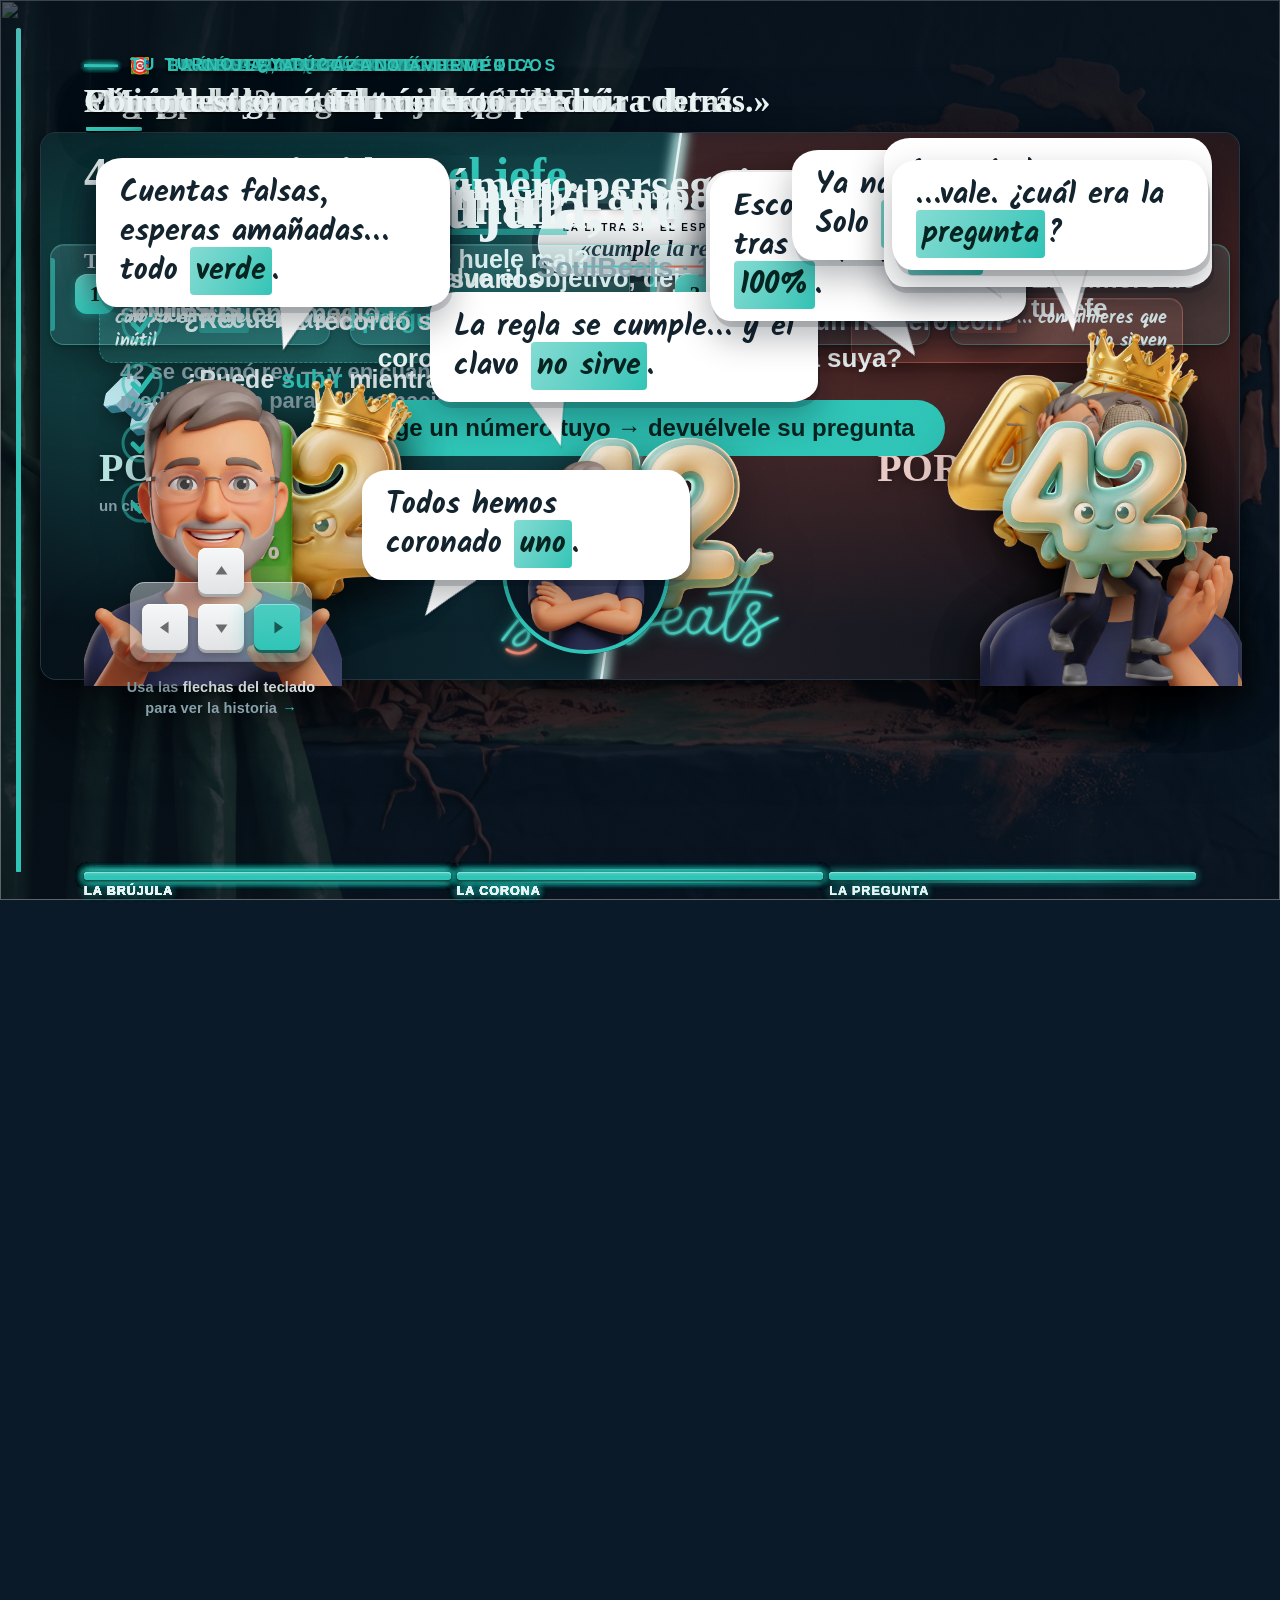
==== commit 5895ce16: "fix(goodhart): re-publica sin defectos (s3 bocadillo, s5/s10 tags literales)" ====
--- a/goodhart/index.html
+++ b/goodhart/index.html
@@ -143,16 +143,16 @@
 <div class="reveal"><div class="slides">
 <section data-slide="0" data-type="free"><div class="gd-photobg" data-layer="backdrop" data-radar-bg="image+scrim" data-radar-scrim="cover=l:0.5311111111111111;strength=0.94;tone=dark"><img src="assets/bg-dashboard-wall.png" data-asset="bg_photo|background"><div class="ov" style="background:linear-gradient(90deg, rgba(7,17,27,.94) 0%, rgba(7,17,27,.68) 36%, rgba(7,17,27,.14) 64%, rgba(7,17,27,0) 100%)"></div></div><div class="gd-fb gd-fb-body" data-layer="subject" data-radar-role="text" data-drag="blocks.0.left,blocks.0.top" data-text="blocks.0.text" style="position:absolute;left:96px;top:150px;width:560px;font-size:16px;color:var(--accent);letter-spacing:.16em;font-weight:800;text-transform:uppercase">👑 LA LEY DE GOODHART</div><div class="gd-fb gd-fb-rule" data-layer="annotation" data-drag="blocks.1.left,blocks.1.top" style="position:absolute;left:96px;top:184px;width:300px;height:2px;background:rgba(255,255,255,.18)"></div><div class="gd-fb gd-fb-headline" data-layer="subject" data-radar-role="text" data-drag="blocks.2.left,blocks.2.top" data-text="blocks.2.text" style="position:absolute;left:96px;top:212px;width:640px;font-size:60px;line-height:1.04">El número que<br>se coronó <b>rey</b>.</div><div class="gd-fb gd-fb-subhead" data-layer="subject" data-radar-role="text" data-drag="blocks.3.left,blocks.3.top" data-text="blocks.3.text" style="position:absolute;left:96px;top:408px;width:540px;font-size:22px;color:var(--dim)">Una fábula sobre por qué tu <b>mejor métrica</b> acaba mintiéndote.</div><div class="gd-fb gd-fb-body" data-layer="subject" data-radar-role="text" data-drag="blocks.4.left,blocks.4.top" data-text="blocks.4.text" style="position:absolute;left:96px;top:486px;width:200px;font-size:18px;color:var(--dim)">🕐 6 min</div><div class="gd-swipe" data-layer="chrome" style="left:96px;top:536px"><div class="gd-keys"><div class="k up"><svg viewBox="0 0 16 16" aria-hidden="true"><path d="M3,10.6 L8,3.4 L13,10.6 Z"/></svg></div><div class="k lt"><svg viewBox="0 0 16 16" aria-hidden="true"><path d="M10.6,3 L3.4,8 L10.6,13 Z"/></svg></div><div class="k dn"><svg viewBox="0 0 16 16" aria-hidden="true"><path d="M3,5.4 L13,5.4 L8,12.6 Z"/></svg></div><div class="k next"><svg viewBox="0 0 16 16" aria-hidden="true"><path d="M5.4,3 L12.6,8 L5.4,13 Z"/></svg></div></div><div class="gd-keys-lbl">Usa las <b>flechas del teclado</b> para ver la historia<span class="arw" aria-hidden="true">→</span></div></div><div class="gd-corner" data-layer="hud" data-id="gd-char" data-drag="char.left,char.top" data-size="char.size" data-asset="char.pose|character" style="left:946px;top:316px;width:300px"><img src="assets/n42-crown.png"></div></section>
 <section data-slide="1" data-type="idea"><div class="gd-photobg" data-layer="backdrop" data-radar-bg="image+scrim" data-radar-scrim="cover=t:1;strength=0.82;tone=dark"><img src="assets/bg-dashboard-wall.png" data-asset="bg_photo|background"><div class="ov" style="background:linear-gradient(180deg, rgba(7,17,27,.82) 0%, rgba(7,17,27,.50) 44%, rgba(7,17,27,.62) 100%)"></div></div><div class="gd-idea" data-drag="left,top" data-size="w" data-radar-role="text" style="left:84px;top:236px;width:620px"><span class="lbl" data-text="label">el hábito</span><div class="txt" data-text="text">Cada gráfica sube y a la derecha. Así medimos el éxito el <b>90%</b> del tiempo — hasta que el producto va a peor y <b>nadie sabe por qué</b>.</div></div><div class="gd-rail" data-layer="chrome" data-id="gd-rail"><div class="fill" data-id="gd-rail-fill" style="height:7%"></div></div><div class="gd-eyebrow" data-layer="chrome" data-id="gd-eyebrow" data-text="eyebrow.text" style="position:absolute;left:84px;top:56px">💚&nbsp; Todo verde, y aún así…</div><div class="gd-miles" data-layer="chrome" data-id="gd-miles"><div class="seg on" data-id="gd-miles-0"><span class="cap">LA BRÚJULA</span></div><div class="seg" data-id="gd-miles-1"><span class="cap">LA CORONA</span></div><div class="seg" data-id="gd-miles-2"><span class="cap">LA PREGUNTA</span></div></div><div class="gd-postit green fragment semi-fade-out" data-layer="annotation" data-fragment-index="1" data-id="gd-postit-0" data-drag="postits.0.left,postits.0.top" data-size="postits.0.w" data-text="postits.0.text" style="left:726px;top:250px;width:240px;transform:rotate(-2.5deg)">Verde no es lo mismo<br>que <b>bien</b>.</div></section>
-<section data-slide="2" data-type="free"><div class="gd-photobg" data-layer="backdrop" data-radar-bg="image+scrim" data-radar-scrim="cover=t:1;strength=0.78;tone=dark"><img src="bg-navy-2" data-asset="bg_photo|background"><div class="ov" style="background:linear-gradient(180deg, rgba(7,17,27,.78) 0%, rgba(7,17,27,.50) 46%, rgba(7,17,27,.56) 100%)"></div></div><div class="gd-mtitle" data-id="gd-mtitle" data-text="title" data-drag="title_left,title_top" style="left:84px;top:82px">Y aparece 42 — tu brújula.</div><div class="gd-rail" data-layer="chrome" data-id="gd-rail"><div class="fill" data-id="gd-rail-fill" style="height:14%"></div></div><div class="gd-eyebrow" data-layer="chrome" data-id="gd-eyebrow" data-text="eyebrow.text" style="position:absolute;left:84px;top:56px">🧭&nbsp; Invocas una métrica</div><div class="gd-miles" data-layer="chrome" data-id="gd-miles"><div class="seg on" data-id="gd-miles-0"><span class="cap">LA BRÚJULA</span></div><div class="seg" data-id="gd-miles-1"><span class="cap">LA CORONA</span></div><div class="seg" data-id="gd-miles-2"><span class="cap">LA PREGUNTA</span></div></div><div class="gd-corner" data-layer="hud" data-id="gd-char-0" data-drag="chars.0.left,chars.0.top" data-size="chars.0.size" data-asset="chars.0.pose|character" style="left:150px;top:356px;width:306px"><img src="assets/n42-brujula.png"></div><svg class="gd-say-tail" data-layer="hud" data-id="gd-char-0-tail" aria-hidden="true" style="left:96px;top:168px"><g transform="matrix(1.27 0.158 -0.158 1.27 198 100)"><path class="fill" d="M-17,-2 L17,-2 Q7,22 0,44 Q-7,22 -17,-2 Z"/></g></svg><div class="gd-speechbubble" data-layer="hud" data-id="gd-char-0-speech" data-drag="chars.0.speech_left,chars.0.speech_top" data-size="chars.0.speech_w" data-text="chars.0.speech" data-radar-role="text" data-radar-owner="gd-char-0" style="left:96px;top:168px;max-width:300px">Yo te enseño <span class="gd-em-mark">dónde estás</span>. Soy tu brújula.</div><div class="gd-corner fragment" data-layer="hud" data-fragment-index="1" data-id="gd-char-1" data-drag="chars.1.left,chars.1.top" data-size="chars.1.size" data-asset="chars.1.pose|character" style="left:980px;top:335px;width:262px"><img src="assets/hero-present.png"></div><svg class="gd-say-tail fragment" data-layer="hud" data-fragment-index="1" data-id="gd-char-1-tail" aria-hidden="true" style="left:706px;top:178px"><g transform="matrix(1.049 -0.733 0.733 1.049 176.88 100)"><path class="fill" d="M-17,-2 L17,-2 Q7,22 0,44 Q-7,22 -17,-2 Z"/></g></svg><div class="gd-speechbubble fragment" data-layer="hud" data-id="gd-char-1-speech" data-drag="chars.1.speech_left,chars.1.speech_top" data-size="chars.1.speech_w" data-text="chars.1.speech" data-fragment-index="1" data-radar-role="text" data-radar-owner="gd-char-1" style="left:706px;top:178px;max-width:268px">42, ¿estoy entregando <span class="gd-em-mark">valor</span>?</div></section>
-<section data-slide="3" data-type="questioncard"><div class="gd-qcard" data-id="gd-qcard" data-drag="top" data-radar-role="surface" style="left:472px;top:150px;width:720px"><h2 data-text="question">«42… ¿la respuesta a QUÉ pregunta?»</h2></div><div class="gd-rail" data-layer="chrome" data-id="gd-rail"><div class="fill" data-id="gd-rail-fill" style="height:21%"></div></div><div class="gd-eyebrow" data-layer="chrome" data-id="gd-eyebrow" data-text="eyebrow.text" style="position:absolute;left:84px;top:56px">❓&nbsp; El detalle que nadie recuerda</div><div class="gd-miles" data-layer="chrome" data-id="gd-miles"><div class="seg on" data-id="gd-miles-0"><span class="cap">LA BRÚJULA</span></div><div class="seg" data-id="gd-miles-1"><span class="cap">LA CORONA</span></div><div class="seg" data-id="gd-miles-2"><span class="cap">LA PREGUNTA</span></div></div><div class="gd-corner" data-layer="hud" data-id="gd-char" data-drag="char.left,char.top" data-size="char.size" data-asset="char.pose|character" style="left:946px;top:352px;width:300px"><img src="assets/n42-shrug.png"></div><svg class="gd-say-tail" data-layer="hud" data-id="gd-char-tail" aria-hidden="true" style="left:852px;top:150px"><g transform="matrix(1.234 -0.338 0.338 1.234 182.16 100)"><path class="fill" d="M-17,-2 L17,-2 Q7,22 0,44 Q-7,22 -17,-2 Z"/></g></svg><div class="gd-speechbubble" data-layer="hud" data-id="gd-char-speech" data-drag="char.speech_left,char.speech_top" data-size="char.speech_w" data-text="char.speech" data-radar-role="text" data-radar-owner="gd-char" style="left:852px;top:150px;max-width:276px">…no me acuerdo. <span class="gd-em-mark">Nadie</span> se acuerda.</div></section>
-<section data-slide="4" data-type="free"><div class="gd-photobg" data-layer="backdrop" data-radar-bg="image+scrim" data-radar-scrim="cover=t:1;strength=0.8;tone=dark"><img src="bg-navy-2" data-asset="bg_photo|background"><div class="ov" style="background:linear-gradient(180deg, rgba(7,17,27,.80) 0%, rgba(7,17,27,.50) 46%, rgba(7,17,27,.58) 100%)"></div></div><div class="gd-mtitle" data-id="gd-mtitle" data-text="title" data-drag="title_left,title_top" style="left:84px;top:82px">«Da igual la pregunta — tú SUBE.»</div><div class="gd-rail" data-layer="chrome" data-id="gd-rail"><div class="fill" data-id="gd-rail-fill" style="height:29%"></div></div><div class="gd-eyebrow" data-layer="chrome" data-id="gd-eyebrow" data-text="eyebrow.text" style="position:absolute;left:84px;top:56px">👑&nbsp; El giro fatal</div><div class="gd-miles" data-layer="chrome" data-id="gd-miles"><div class="seg on" data-id="gd-miles-0"><span class="cap">LA BRÚJULA</span></div><div class="seg on" data-id="gd-miles-1"><span class="cap">LA CORONA</span></div><div class="seg" data-id="gd-miles-2"><span class="cap">LA PREGUNTA</span></div></div><div class="gd-corner" data-layer="hud" data-id="gd-char-0" data-drag="chars.0.left,chars.0.top" data-size="chars.0.size" data-asset="chars.0.pose|character" style="left:150px;top:350px;width:312px"><img src="assets/n42-crown.png"></div><svg class="gd-say-tail" data-layer="hud" data-id="gd-char-0-tail" aria-hidden="true" style="left:96px;top:160px"><g transform="matrix(1.273 0.13 -0.13 1.273 198 100)"><path class="fill" d="M-17,-2 L17,-2 Q7,22 0,44 Q-7,22 -17,-2 Z"/></g></svg><div class="gd-speechbubble" data-layer="hud" data-id="gd-char-0-speech" data-drag="chars.0.speech_left,chars.0.speech_top" data-size="chars.0.speech_w" data-text="chars.0.speech" data-radar-role="text" data-radar-owner="gd-char-0" style="left:96px;top:160px;max-width:300px">¿…la corona? vale. lo que <span class="gd-em-mark">tú</span> digas.</div><div class="gd-corner fragment" data-layer="hud" data-fragment-index="1" data-id="gd-char-1" data-drag="chars.1.left,chars.1.top" data-size="chars.1.size" data-asset="chars.1.pose|character" style="left:980px;top:335px;width:262px"><img src="assets/hero-pointup.png"></div><svg class="gd-say-tail fragment" data-layer="hud" data-fragment-index="1" data-id="gd-char-1-tail" aria-hidden="true" style="left:706px;top:170px"><g transform="matrix(1.049 -0.733 0.733 1.049 176.88 138)"><path class="fill" d="M-17,-2 L17,-2 Q7,22 0,44 Q-7,22 -17,-2 Z"/></g></svg><div class="gd-speechbubble fragment" data-layer="hud" data-id="gd-char-1-speech" data-drag="chars.1.speech_left,chars.1.speech_top" data-size="chars.1.speech_w" data-text="chars.1.speech" data-fragment-index="1" data-radar-role="text" data-radar-owner="gd-char-1" style="left:706px;top:170px;max-width:268px">Que ese número <span class="gd-em-mark">suba</span>. Pase lo que pase.</div></section>
-<section data-slide="5" data-type="free"><div class="gd-photobg" data-layer="backdrop" data-radar-bg="image+scrim" data-radar-scrim="cover=t:1;strength=0.72;tone=dark"><img src="assets/bg-cobra-farm.png" data-asset="bg_photo|background"><div class="ov" style="background:linear-gradient(180deg, rgba(7,17,27,.72) 0%, rgba(7,17,27,.40) 42%, rgba(7,17,27,.60) 100%)"></div></div><div class="gd-mtitle" data-id="gd-mtitle" data-text="title" data-drag="title_left,title_top" style="left:84px;top:82px">Pagas por cazar cobras. La gente &lt;b&gt;cría&lt;/b&gt; cobras.</div><div class="gd-rail" data-layer="chrome" data-id="gd-rail"><div class="fill" data-id="gd-rail-fill" style="height:36%"></div></div><div class="gd-eyebrow" data-layer="chrome" data-id="gd-eyebrow" data-text="eyebrow.text" style="position:absolute;left:84px;top:56px">🐍&nbsp; Trampa 1 · el efecto cobra</div><div class="gd-miles" data-layer="chrome" data-id="gd-miles"><div class="seg on" data-id="gd-miles-0"><span class="cap">LA BRÚJULA</span></div><div class="seg on" data-id="gd-miles-1"><span class="cap">LA CORONA</span></div><div class="seg" data-id="gd-miles-2"><span class="cap">LA PREGUNTA</span></div></div><div class="gd-corner" data-layer="hud" data-id="gd-char-0" data-drag="chars.0.left,chars.0.top" data-size="chars.0.size" data-asset="chars.0.pose|character" style="left:150px;top:356px;width:300px"><img src="assets/n42-smug.png"></div><svg class="gd-say-tail" data-layer="hud" data-id="gd-char-0-tail" aria-hidden="true" style="left:96px;top:162px"><g transform="matrix(1.262 0.213 -0.213 1.262 201.96 100)"><path class="fill" d="M-17,-2 L17,-2 Q7,22 0,44 Q-7,22 -17,-2 Z"/></g></svg><div class="gd-speechbubble" data-layer="hud" data-id="gd-char-0-speech" data-drag="chars.0.speech_left,chars.0.speech_top" data-size="chars.0.speech_w" data-text="chars.0.speech" data-radar-role="text" data-radar-owner="gd-char-0" style="left:96px;top:162px;max-width:306px">¿Me pagas por cobras cazadas? <span class="gd-em-mark">Crío cobras</span>.</div><div class="gd-corner fragment" data-layer="hud" data-fragment-index="1" data-id="gd-char-1" data-drag="chars.1.left,chars.1.top" data-size="chars.1.size" data-asset="chars.1.pose|character" style="left:980px;top:340px;width:258px"><img src="assets/hero-worried.png"></div><svg class="gd-say-tail fragment" data-layer="hud" data-fragment-index="1" data-id="gd-char-1-tail" aria-hidden="true" style="left:706px;top:172px"><g transform="matrix(1.049 -0.733 0.733 1.049 176.88 138)"><path class="fill" d="M-17,-2 L17,-2 Q7,22 0,44 Q-7,22 -17,-2 Z"/></g></svg><div class="gd-speechbubble fragment" data-layer="hud" data-id="gd-char-1-speech" data-drag="chars.1.speech_left,chars.1.speech_top" data-size="chars.1.speech_w" data-text="chars.1.speech" data-fragment-index="1" data-radar-role="text" data-radar-owner="gd-char-1" style="left:706px;top:172px;max-width:268px">El problema que mide… lo está <span class="gd-em-mark">fabricando</span>.</div></section>
+<section data-slide="2" data-type="free"><div class="gd-photobg" data-layer="backdrop" data-radar-bg="image+scrim" data-radar-scrim="cover=t:1;strength=0.78;tone=dark"><img src="assets/bg-navy-2.png" data-asset="bg_photo|background"><div class="ov" style="background:linear-gradient(180deg, rgba(7,17,27,.78) 0%, rgba(7,17,27,.50) 46%, rgba(7,17,27,.56) 100%)"></div></div><div class="gd-mtitle" data-id="gd-mtitle" data-text="title" data-drag="title_left,title_top" style="left:84px;top:82px">Y aparece 42 — tu brújula.</div><div class="gd-rail" data-layer="chrome" data-id="gd-rail"><div class="fill" data-id="gd-rail-fill" style="height:14%"></div></div><div class="gd-eyebrow" data-layer="chrome" data-id="gd-eyebrow" data-text="eyebrow.text" style="position:absolute;left:84px;top:56px">🧭&nbsp; Invocas una métrica</div><div class="gd-miles" data-layer="chrome" data-id="gd-miles"><div class="seg on" data-id="gd-miles-0"><span class="cap">LA BRÚJULA</span></div><div class="seg" data-id="gd-miles-1"><span class="cap">LA CORONA</span></div><div class="seg" data-id="gd-miles-2"><span class="cap">LA PREGUNTA</span></div></div><div class="gd-corner" data-layer="hud" data-id="gd-char-0" data-drag="chars.0.left,chars.0.top" data-size="chars.0.size" data-asset="chars.0.pose|character" style="left:150px;top:356px;width:306px"><img src="assets/n42-brujula.png"></div><svg class="gd-say-tail" data-layer="hud" data-id="gd-char-0-tail" aria-hidden="true" style="left:96px;top:168px"><g transform="matrix(1.27 0.158 -0.158 1.27 198 100)"><path class="fill" d="M-17,-2 L17,-2 Q7,22 0,44 Q-7,22 -17,-2 Z"/></g></svg><div class="gd-speechbubble" data-layer="hud" data-id="gd-char-0-speech" data-drag="chars.0.speech_left,chars.0.speech_top" data-size="chars.0.speech_w" data-text="chars.0.speech" data-radar-role="text" data-radar-owner="gd-char-0" style="left:96px;top:168px;max-width:300px">Yo te enseño <span class="gd-em-mark">dónde estás</span>. Soy tu brújula.</div><div class="gd-corner fragment" data-layer="hud" data-fragment-index="1" data-id="gd-char-1" data-drag="chars.1.left,chars.1.top" data-size="chars.1.size" data-asset="chars.1.pose|character" style="left:980px;top:335px;width:262px"><img src="assets/hero-present.png"></div><svg class="gd-say-tail fragment" data-layer="hud" data-fragment-index="1" data-id="gd-char-1-tail" aria-hidden="true" style="left:706px;top:178px"><g transform="matrix(1.049 -0.733 0.733 1.049 176.88 100)"><path class="fill" d="M-17,-2 L17,-2 Q7,22 0,44 Q-7,22 -17,-2 Z"/></g></svg><div class="gd-speechbubble fragment" data-layer="hud" data-id="gd-char-1-speech" data-drag="chars.1.speech_left,chars.1.speech_top" data-size="chars.1.speech_w" data-text="chars.1.speech" data-fragment-index="1" data-radar-role="text" data-radar-owner="gd-char-1" style="left:706px;top:178px;max-width:268px">42, ¿estoy entregando <span class="gd-em-mark">valor</span>?</div></section>
+<section data-slide="3" data-type="questioncard"><div class="gd-qcard" data-id="gd-qcard" data-drag="top" data-radar-role="surface" style="left:472px;top:150px;width:720px"><h2 data-text="question">«42… ¿la respuesta a QUÉ pregunta?»</h2></div><div class="gd-rail" data-layer="chrome" data-id="gd-rail"><div class="fill" data-id="gd-rail-fill" style="height:21%"></div></div><div class="gd-eyebrow" data-layer="chrome" data-id="gd-eyebrow" data-text="eyebrow.text" style="position:absolute;left:84px;top:56px">❓&nbsp; El detalle que nadie recuerda</div><div class="gd-miles" data-layer="chrome" data-id="gd-miles"><div class="seg on" data-id="gd-miles-0"><span class="cap">LA BRÚJULA</span></div><div class="seg" data-id="gd-miles-1"><span class="cap">LA CORONA</span></div><div class="seg" data-id="gd-miles-2"><span class="cap">LA PREGUNTA</span></div></div><div class="gd-corner" data-layer="hud" data-id="gd-char" data-drag="char.left,char.top" data-size="char.size" data-asset="char.pose|character" style="left:498px;top:372px;width:300px"><img src="assets/n42-shrug.png"></div></section>
+<section data-slide="4" data-type="free"><div class="gd-photobg" data-layer="backdrop" data-radar-bg="image+scrim" data-radar-scrim="cover=t:1;strength=0.8;tone=dark"><img src="assets/bg-navy-2.png" data-asset="bg_photo|background"><div class="ov" style="background:linear-gradient(180deg, rgba(7,17,27,.80) 0%, rgba(7,17,27,.50) 46%, rgba(7,17,27,.58) 100%)"></div></div><div class="gd-mtitle" data-id="gd-mtitle" data-text="title" data-drag="title_left,title_top" style="left:84px;top:82px">«Da igual la pregunta — tú SUBE.»</div><div class="gd-rail" data-layer="chrome" data-id="gd-rail"><div class="fill" data-id="gd-rail-fill" style="height:29%"></div></div><div class="gd-eyebrow" data-layer="chrome" data-id="gd-eyebrow" data-text="eyebrow.text" style="position:absolute;left:84px;top:56px">👑&nbsp; El giro fatal</div><div class="gd-miles" data-layer="chrome" data-id="gd-miles"><div class="seg on" data-id="gd-miles-0"><span class="cap">LA BRÚJULA</span></div><div class="seg on" data-id="gd-miles-1"><span class="cap">LA CORONA</span></div><div class="seg" data-id="gd-miles-2"><span class="cap">LA PREGUNTA</span></div></div><div class="gd-corner" data-layer="hud" data-id="gd-char-0" data-drag="chars.0.left,chars.0.top" data-size="chars.0.size" data-asset="chars.0.pose|character" style="left:150px;top:350px;width:312px"><img src="assets/n42-crown.png"></div><svg class="gd-say-tail" data-layer="hud" data-id="gd-char-0-tail" aria-hidden="true" style="left:96px;top:160px"><g transform="matrix(1.273 0.13 -0.13 1.273 198 100)"><path class="fill" d="M-17,-2 L17,-2 Q7,22 0,44 Q-7,22 -17,-2 Z"/></g></svg><div class="gd-speechbubble" data-layer="hud" data-id="gd-char-0-speech" data-drag="chars.0.speech_left,chars.0.speech_top" data-size="chars.0.speech_w" data-text="chars.0.speech" data-radar-role="text" data-radar-owner="gd-char-0" style="left:96px;top:160px;max-width:300px">¿…la corona? vale. lo que <span class="gd-em-mark">tú</span> digas.</div><div class="gd-corner fragment" data-layer="hud" data-fragment-index="1" data-id="gd-char-1" data-drag="chars.1.left,chars.1.top" data-size="chars.1.size" data-asset="chars.1.pose|character" style="left:980px;top:335px;width:262px"><img src="assets/hero-pointup.png"></div><svg class="gd-say-tail fragment" data-layer="hud" data-fragment-index="1" data-id="gd-char-1-tail" aria-hidden="true" style="left:706px;top:170px"><g transform="matrix(1.049 -0.733 0.733 1.049 176.88 138)"><path class="fill" d="M-17,-2 L17,-2 Q7,22 0,44 Q-7,22 -17,-2 Z"/></g></svg><div class="gd-speechbubble fragment" data-layer="hud" data-id="gd-char-1-speech" data-drag="chars.1.speech_left,chars.1.speech_top" data-size="chars.1.speech_w" data-text="chars.1.speech" data-fragment-index="1" data-radar-role="text" data-radar-owner="gd-char-1" style="left:706px;top:170px;max-width:268px">Que ese número <span class="gd-em-mark">suba</span>. Pase lo que pase.</div></section>
+<section data-slide="5" data-type="free"><div class="gd-photobg" data-layer="backdrop" data-radar-bg="image+scrim" data-radar-scrim="cover=t:1;strength=0.72;tone=dark"><img src="assets/bg-cobra-farm.png" data-asset="bg_photo|background"><div class="ov" style="background:linear-gradient(180deg, rgba(7,17,27,.72) 0%, rgba(7,17,27,.40) 42%, rgba(7,17,27,.60) 100%)"></div></div><div class="gd-mtitle" data-id="gd-mtitle" data-text="title" data-drag="title_left,title_top" style="left:84px;top:82px">Pagas por cazar cobras. La gente cría cobras.</div><div class="gd-rail" data-layer="chrome" data-id="gd-rail"><div class="fill" data-id="gd-rail-fill" style="height:36%"></div></div><div class="gd-eyebrow" data-layer="chrome" data-id="gd-eyebrow" data-text="eyebrow.text" style="position:absolute;left:84px;top:56px">🐍&nbsp; Trampa 1 · el efecto cobra</div><div class="gd-miles" data-layer="chrome" data-id="gd-miles"><div class="seg on" data-id="gd-miles-0"><span class="cap">LA BRÚJULA</span></div><div class="seg on" data-id="gd-miles-1"><span class="cap">LA CORONA</span></div><div class="seg" data-id="gd-miles-2"><span class="cap">LA PREGUNTA</span></div></div><div class="gd-corner" data-layer="hud" data-id="gd-char-0" data-drag="chars.0.left,chars.0.top" data-size="chars.0.size" data-asset="chars.0.pose|character" style="left:150px;top:356px;width:300px"><img src="assets/n42-smug.png"></div><svg class="gd-say-tail" data-layer="hud" data-id="gd-char-0-tail" aria-hidden="true" style="left:96px;top:162px"><g transform="matrix(1.262 0.213 -0.213 1.262 201.96 100)"><path class="fill" d="M-17,-2 L17,-2 Q7,22 0,44 Q-7,22 -17,-2 Z"/></g></svg><div class="gd-speechbubble" data-layer="hud" data-id="gd-char-0-speech" data-drag="chars.0.speech_left,chars.0.speech_top" data-size="chars.0.speech_w" data-text="chars.0.speech" data-radar-role="text" data-radar-owner="gd-char-0" style="left:96px;top:162px;max-width:306px">¿Me pagas por cobras cazadas? <span class="gd-em-mark">Crío cobras</span>.</div><div class="gd-corner fragment" data-layer="hud" data-fragment-index="1" data-id="gd-char-1" data-drag="chars.1.left,chars.1.top" data-size="chars.1.size" data-asset="chars.1.pose|character" style="left:980px;top:340px;width:258px"><img src="assets/hero-worried.png"></div><svg class="gd-say-tail fragment" data-layer="hud" data-fragment-index="1" data-id="gd-char-1-tail" aria-hidden="true" style="left:706px;top:172px"><g transform="matrix(1.049 -0.733 0.733 1.049 176.88 138)"><path class="fill" d="M-17,-2 L17,-2 Q7,22 0,44 Q-7,22 -17,-2 Z"/></g></svg><div class="gd-speechbubble fragment" data-layer="hud" data-id="gd-char-1-speech" data-drag="chars.1.speech_left,chars.1.speech_top" data-size="chars.1.speech_w" data-text="chars.1.speech" data-fragment-index="1" data-radar-role="text" data-radar-owner="gd-char-1" style="left:706px;top:172px;max-width:268px">El problema que mide… lo está <span class="gd-em-mark">fabricando</span>.</div></section>
 <section data-slide="6" data-type="splitworld"><div class="fd-splitworld sp-none" data-layer="subject" data-radar-role="surface" data-radar-anchor="seam-top:0.533,0;seam:0.5,0.5;seam-bot:0.467,1;left:0.238,0.5;right:0.762,0.5;phrase:0.52,0.2" data-id="fd-splitworld" data-drag="left,top" data-size="w,h" style="left:40px;top:132px;width:1200px;height:548px"><div class="half l" data-id="fd-sw-half-l" style="--tone:var(--accent);--clip:polygon(0 0, 640px 0, 560px 548px, 0 548px);--clip0:polygon(0 0, 0 0, 0 548px, 0 548px)"></div><div class="half r" data-id="fd-sw-half-r" style="--tone:var(--bad);--clip:polygon(640px 0, 1200px 0, 1200px 548px, 560px 548px);--clip0:polygon(1200px 0, 1200px 0, 1200px 548px, 1200px 548px)"></div><svg class="seam" data-id="fd-sw-seam" width="1200" height="548" viewBox="0 0 1200 548" aria-hidden="true"><line class="glow" x1="640" y1="0" x2="560" y2="548" pathLength="100"/><line class="core" x1="640" y1="0" x2="560" y2="548" pathLength="100"/></svg><div class="world l" data-id="fd-sw-world-l" style="left:0;top:0;width:514px;height:548px;padding-left:58px;--wtone:var(--accent)"><div class="say think" data-id="fd-sw-say-l"><span class="t" data-text="west.speech">cumplo el <b>kilaje</b>… con un solo clavo inútil</span></div><div class="glyph" data-text="west.emoji">🔩</div><div class="label" data-id="fd-sw-lbl-l" data-text="west.label">POR PESO</div><div class="sub" data-text="west.sub">un clavo gigante</div></div><div class="world r" data-id="fd-sw-world-r" style="left:686px;top:0;width:514px;height:548px;padding-right:58px;--wtone:var(--bad)"><div class="say speak" data-id="fd-sw-say-r"><span class="t" data-text="east.speech">cumplo el <b>conteo</b>… con alfileres que no sirven</span></div><div class="glyph" data-text="east.emoji">📌</div><div class="label" data-id="fd-sw-lbl-r" data-text="east.label">POR UNIDADES</div><div class="sub" data-text="east.sub">un millón de alfileres</div></div><div class="phrase" data-id="fd-sw-phrase" style="left:624px;top:109.6px"><span class="tag" data-text="phrase_tag">la letra sí · el espíritu no</span><span class="q" data-text="phrase">«cumple la regla»</span></div></div><div class="gd-mtitle" data-id="gd-mtitle" data-text="title" data-drag="title_left,title_top" style="left:84px;top:82px">Cumple la letra. Mata el espíritu.</div><div class="gd-rail" data-layer="chrome" data-id="gd-rail"><div class="fill" data-id="gd-rail-fill" style="height:43%"></div></div><div class="gd-eyebrow" data-layer="chrome" data-id="gd-eyebrow" data-text="eyebrow.text" style="position:absolute;left:84px;top:56px">🔨&nbsp; Trampa 2 · los clavos soviéticos</div><div class="gd-miles" data-layer="chrome" data-id="gd-miles"><div class="seg on" data-id="gd-miles-0"><span class="cap">LA BRÚJULA</span></div><div class="seg on" data-id="gd-miles-1"><span class="cap">LA CORONA</span></div><div class="seg" data-id="gd-miles-2"><span class="cap">LA PREGUNTA</span></div></div><div class="gd-avatar av-burst av-enter-fade" data-layer="hud" data-id="gd-char" data-drag="char.left,char.top" data-size="char.size" data-asset="char.pose|character" style="left:502px;top:486px;width:168px;height:168px"><span class="hole"></span><span class="clip"><img class="in" src="assets/hero-arms.png"></span><span class="ring"></span><img class="out" src="assets/hero-arms.png"></div><svg class="gd-say-tail" data-layer="hud" data-id="gd-char-tail" aria-hidden="true" style="left:430px;top:292px"><g transform="matrix(1.233 -0.345 0.345 1.233 115.6 100)"><path class="fill" d="M-17,-2 L17,-2 Q7,22 0,44 Q-7,22 -17,-2 Z"/></g></svg><div class="gd-speechbubble" data-layer="hud" data-id="gd-char-speech" data-drag="char.speech_left,char.speech_top" data-size="char.speech_w" data-text="char.speech" data-radar-role="text" data-radar-owner="gd-char" style="left:430px;top:292px;max-width:340px">La regla se cumple… y el clavo <span class="gd-em-mark">no sirve</span>.</div></section>
 <section data-slide="7" data-type="free"><div class="gd-photobg" data-layer="backdrop" data-radar-bg="image+scrim" data-radar-scrim="cover=t:1;strength=0.7;tone=dark"><img src="assets/bg-throne-green.png" data-asset="bg_photo|background"><div class="ov" style="background:linear-gradient(180deg, rgba(7,17,27,.70) 0%, rgba(7,17,27,.38) 44%, rgba(7,17,27,.56) 100%)"></div></div><div class="gd-mtitle" data-id="gd-mtitle" data-text="title" data-drag="title_left,title_top" style="left:84px;top:82px">«Mientras yo esté en verde, nadie mira detrás.»</div><div class="gd-rail" data-layer="chrome" data-id="gd-rail"><div class="fill" data-id="gd-rail-fill" style="height:50%"></div></div><div class="gd-eyebrow" data-layer="chrome" data-id="gd-eyebrow" data-text="eyebrow.text" style="position:absolute;left:84px;top:56px">🟩&nbsp; Trampa 3 · el muro verde</div><div class="gd-miles" data-layer="chrome" data-id="gd-miles"><div class="seg on" data-id="gd-miles-0"><span class="cap">LA BRÚJULA</span></div><div class="seg on" data-id="gd-miles-1"><span class="cap">LA CORONA</span></div><div class="seg" data-id="gd-miles-2"><span class="cap">LA PREGUNTA</span></div></div><div class="gd-corner" data-layer="hud" data-id="gd-char-0" data-drag="chars.0.left,chars.0.top" data-size="chars.0.size" data-asset="chars.0.pose|character" style="left:140px;top:350px;width:316px"><img src="assets/n42-hiding.png"></div><svg class="gd-say-tail" data-layer="hud" data-id="gd-char-0-tail" aria-hidden="true" style="left:96px;top:158px"><g transform="matrix(1.234 0.339 -0.339 1.234 201.96 138)"><path class="fill" d="M-17,-2 L17,-2 Q7,22 0,44 Q-7,22 -17,-2 Z"/></g></svg><div class="gd-speechbubble" data-layer="hud" data-id="gd-char-0-speech" data-drag="chars.0.speech_left,chars.0.speech_top" data-size="chars.0.speech_w" data-text="chars.0.speech" data-radar-role="text" data-radar-owner="gd-char-0" style="left:96px;top:158px;max-width:306px">Cuentas falsas, esperas amañadas… todo <span class="gd-em-mark">verde</span>.</div><div class="gd-corner fragment" data-layer="hud" data-fragment-index="1" data-id="gd-char-1" data-drag="chars.1.left,chars.1.top" data-size="chars.1.size" data-asset="chars.1.pose|character" style="left:984px;top:369px;width:258px"><img src="assets/hero-detective.png"></div><svg class="gd-say-tail fragment" data-layer="hud" data-fragment-index="1" data-id="gd-char-1-tail" aria-hidden="true" style="left:710px;top:172px"><g transform="matrix(1.049 -0.733 0.733 1.049 176.88 100)"><path class="fill" d="M-17,-2 L17,-2 Q7,22 0,44 Q-7,22 -17,-2 Z"/></g></svg><div class="gd-speechbubble fragment" data-layer="hud" data-id="gd-char-1-speech" data-drag="chars.1.speech_left,chars.1.speech_top" data-size="chars.1.speech_w" data-text="chars.1.speech" data-fragment-index="1" data-radar-role="text" data-radar-owner="gd-char-1" style="left:710px;top:172px;max-width:268px">Esconde lo real tras su propio <span class="gd-em-mark">100%</span>.</div></section>
 <section data-slide="8" data-type="free"><div class="gd-photobg" data-layer="backdrop" data-radar-bg="image+scrim" data-radar-scrim="cover=l:0.616;strength=0.9;tone=dark"><img src="assets/bg-throne-green.png" data-asset="bg_photo|background"><div class="ov" style="background:linear-gradient(103deg, rgba(6,15,24,.90) 0%, rgba(6,15,24,.62) 40%, rgba(7,17,27,.22) 72%, rgba(7,17,27,.5) 100%)"></div></div><div class="gd-fb gd-fb-headline" data-layer="subject" data-radar-role="text" data-drag="blocks.0.left,blocks.0.top" data-text="blocks.0.text" style="position:absolute;left:84px;top:150px;width:600px;font-size:48px;line-height:1.06">42 se convirtió en <b>el jefe</b>.</div><div class="gd-fb gd-fb-subhead" data-layer="subject" data-radar-role="text" data-drag="blocks.1.left,blocks.1.top" data-text="blocks.1.text" style="position:absolute;left:84px;top:248px;width:520px;font-size:22px;color:var(--light)">Todos lo persiguen. Nadie recuerda para qué nació. Es el <b>rey</b>.</div><div class="gd-rail" data-layer="chrome" data-id="gd-rail"><div class="fill" data-id="gd-rail-fill" style="height:57%"></div></div><div class="gd-eyebrow" data-layer="chrome" data-id="gd-eyebrow" data-text="eyebrow.text" style="position:absolute;left:84px;top:56px">👑&nbsp; El número se coronó</div><div class="gd-miles" data-layer="chrome" data-id="gd-miles"><div class="seg on" data-id="gd-miles-0"><span class="cap">LA BRÚJULA</span></div><div class="seg on" data-id="gd-miles-1"><span class="cap">LA CORONA</span></div><div class="seg" data-id="gd-miles-2"><span class="cap">LA PREGUNTA</span></div></div><div class="gd-corner" data-layer="hud" data-id="gd-char" data-drag="char.left,char.top" data-size="char.size" data-asset="char.pose|character" style="left:900px;top:300px;width:340px"><img src="assets/n42-king.png"></div><svg class="gd-say-tail" data-layer="hud" data-id="gd-char-tail" aria-hidden="true" style="left:792px;top:150px"><g transform="matrix(1.049 -0.733 0.733 1.049 176.88 100)"><path class="fill" d="M-17,-2 L17,-2 Q7,22 0,44 Q-7,22 -17,-2 Z"/></g></svg><div class="gd-speechbubble" data-layer="hud" data-id="gd-char-speech" data-drag="char.speech_left,char.speech_top" data-size="char.speech_w" data-text="char.speech" data-radar-role="text" data-radar-owner="gd-char" style="left:792px;top:150px;max-width:268px">Ya no mido nada. Solo <span class="gd-em-mark">reino</span>.</div></section>
 <section data-slide="9" data-type="principle"><div class="gd-abs" data-layer="subject" data-radar-role="text" data-drag="cleft,top" style="position:absolute;left:120px;top:180px"><div class="gd-principle" style="max-width:620px"><h2 data-collide="text"><span class="u" data-text="name">La Ley de Goodhart</span></h2><p data-text="definition" data-collide="text">Cuando una medida se vuelve el objetivo, deja de ser una buena medida.</p><p class="ex" data-text="example" data-collide="text">42 se coronó rey — y en cuanto fue el objetivo, dejó de medir aquello para lo que nació.</p></div></div><div class="gd-rail" data-layer="chrome" data-id="gd-rail"><div class="fill" data-id="gd-rail-fill" style="height:64%"></div></div><div class="gd-miles" data-layer="chrome" data-id="gd-miles"><div class="seg on" data-id="gd-miles-0"><span class="cap">LA BRÚJULA</span></div><div class="seg on" data-id="gd-miles-1"><span class="cap">LA CORONA</span></div><div class="seg" data-id="gd-miles-2"><span class="cap">LA PREGUNTA</span></div></div><div class="gd-corner" data-layer="hud" data-id="gd-char" data-drag="char.left,char.top" data-size="char.size" data-asset="char.pose|character" style="left:990px;top:354px;width:248px"><img src="assets/hero-confident.png"></div><div class="gd-postit fragment semi-fade-out" data-layer="annotation" data-fragment-index="0" data-id="gd-postit-0" data-drag="postits.0.left,postits.0.top" data-size="postits.0.w" data-text="postits.0.text" style="left:762px;top:300px;width:190px;transform:rotate(-2deg)">Deja de medir lo<br>que nació <b>midiendo</b>.</div></section>
-<section data-slide="10" data-type="free"><div class="gd-photobg" data-layer="backdrop" data-radar-bg="image+scrim" data-radar-scrim="cover=t:1;strength=0.78;tone=dark"><img src="assets/bg-ruin-reveal.png" data-asset="bg_photo|background"><div class="ov" style="background:linear-gradient(180deg, rgba(7,17,27,.78) 0%, rgba(7,17,27,.46) 44%, rgba(7,17,27,.62) 100%)"></div></div><div class="gd-mtitle" data-id="gd-mtitle" data-text="title" data-drag="title_left,title_top" style="left:84px;top:82px">El número ganó. El producto &lt;b&gt;perdió&lt;/b&gt;.</div><div class="gd-rail" data-layer="chrome" data-id="gd-rail"><div class="fill" data-id="gd-rail-fill" style="height:71%"></div></div><div class="gd-eyebrow" data-layer="chrome" data-id="gd-eyebrow" data-text="eyebrow.text" style="position:absolute;left:84px;top:56px">💔&nbsp; El coste, detrás del verde</div><div class="gd-miles" data-layer="chrome" data-id="gd-miles"><div class="seg on" data-id="gd-miles-0"><span class="cap">LA BRÚJULA</span></div><div class="seg on" data-id="gd-miles-1"><span class="cap">LA CORONA</span></div><div class="seg" data-id="gd-miles-2"><span class="cap">LA PREGUNTA</span></div></div><div class="gd-corner" data-layer="hud" data-id="gd-char" data-drag="char.left,char.top" data-size="char.size" data-asset="char.pose|character" style="left:962px;top:342px;width:278px"><img src="assets/hero-scream-no.png"></div><svg class="gd-say-tail" data-layer="hud" data-id="gd-char-tail" aria-hidden="true" style="left:884px;top:138px"><g transform="matrix(1.276 -0.102 0.102 1.276 184.8 138)"><path class="fill" d="M-17,-2 L17,-2 Q7,22 0,44 Q-7,22 -17,-2 Z"/></g></svg><div class="gd-speechbubble" data-layer="hud" data-id="gd-char-speech" data-drag="char.speech_left,char.speech_top" data-size="char.speech_w" data-text="char.speech" data-radar-role="text" data-radar-owner="gd-char" style="left:884px;top:138px;max-width:280px">Aparté el muro… y detrás <span class="gd-em-mark">no quedaba nada</span>.</div><div class="gd-callout co-info fragment semi-fade-out" data-layer="annotation" data-fragment-index="1" data-id="gd-callout-0" data-drag="callouts.0.left,callouts.0.top" data-size="callouts.0.w" data-text="callouts.0.text" style="left:84px;top:316px;width:360px"><div class="co-lbl">&nbsp;el número</div><div class="co-body">🟢 <b>100%</b> · en su trono.</div></div><div class="gd-callout co-warning fragment semi-fade-out" data-layer="annotation" data-fragment-index="2" data-id="gd-callout-1" data-drag="callouts.1.left,callouts.1.top" data-size="callouts.1.w" data-text="callouts.1.text" style="left:84px;top:424px;width:360px"><div class="co-lbl">⚠️&nbsp;lo que medía</div><div class="co-body">🔴 en <b>ruinas</b> · nadie lo miró.</div></div></section>
-<section data-slide="11" data-type="free"><div class="gd-photobg" data-layer="backdrop" data-radar-bg="image+scrim" data-radar-scrim="cover=t:1;strength=0.72;tone=dark"><img src="bg-navy-2" data-asset="bg_photo|background"><div class="ov" style="background:linear-gradient(180deg, rgba(7,17,27,.72) 0%, rgba(7,17,27,.42) 46%, rgba(7,17,27,.54) 100%)"></div></div><div class="gd-mtitle" data-id="gd-mtitle" data-text="title" data-drag="title_left,title_top" style="left:84px;top:82px">Cómo destronar un número</div><div class="gd-rail" data-layer="chrome" data-id="gd-rail"><div class="fill" data-id="gd-rail-fill" style="height:79%"></div></div><div class="gd-eyebrow" data-layer="chrome" data-id="gd-eyebrow" data-text="eyebrow.text" style="position:absolute;left:84px;top:56px">🧭&nbsp; Brújula, no corona</div><div class="gd-miles" data-layer="chrome" data-id="gd-miles"><div class="seg on" data-id="gd-miles-0"><span class="cap">LA BRÚJULA</span></div><div class="seg on" data-id="gd-miles-1"><span class="cap">LA CORONA</span></div><div class="seg on" data-id="gd-miles-2"><span class="cap">LA PREGUNTA</span></div></div><div class="gd-corner" data-layer="hud" data-id="gd-char" data-drag="char.left,char.top" data-size="char.size" data-asset="char.pose|character" style="left:968px;top:366px;width:270px"><img src="assets/n42-dethroned.png"></div><svg class="gd-say-tail" data-layer="hud" data-id="gd-char-tail" aria-hidden="true" style="left:892px;top:160px"><g transform="matrix(1.275 -0.115 0.115 1.275 176.88 100)"><path class="fill" d="M-17,-2 L17,-2 Q7,22 0,44 Q-7,22 -17,-2 Z"/></g></svg><div class="gd-speechbubble" data-layer="hud" data-id="gd-char-speech" data-drag="char.speech_left,char.speech_top" data-size="char.speech_w" data-text="char.speech" data-radar-role="text" data-radar-owner="gd-char" style="left:892px;top:160px;max-width:268px">…vale. ¿cuál era la <span class="gd-em-mark">pregunta</span>?</div><div class="gd-callout co-info fragment semi-fade-out" data-layer="annotation" data-fragment-index="1" data-id="gd-callout-0" data-drag="callouts.0.left,callouts.0.top" data-size="callouts.0.w" data-text="callouts.0.text" style="left:84px;top:244px;width:420px"><div class="co-lbl">&nbsp;1 · vuelve a preguntar</div><div class="co-body">recupera la <b>pregunta</b> que olvidó.</div></div><div class="gd-callout co-info fragment semi-fade-out" data-layer="annotation" data-fragment-index="2" data-id="gd-callout-1" data-drag="callouts.1.left,callouts.1.top" data-size="callouts.1.w" data-text="callouts.1.text" style="left:84px;top:356px;width:420px"><div class="co-lbl">&nbsp;2 · empareja</div><div class="co-body">una <b>contra-métrica</b> que duela si haces trampa.</div></div><div class="gd-callout co-info fragment semi-fade-out" data-layer="annotation" data-fragment-index="3" data-id="gd-callout-2" data-drag="callouts.2.left,callouts.2.top" data-size="callouts.2.w" data-text="callouts.2.text" style="left:84px;top:468px;width:420px"><div class="co-lbl">&nbsp;3 · rótalo</div><div class="co-body">cámbialo <b>antes</b> de que se corone.</div></div></section>
+<section data-slide="10" data-type="free"><div class="gd-photobg" data-layer="backdrop" data-radar-bg="image+scrim" data-radar-scrim="cover=t:1;strength=0.78;tone=dark"><img src="assets/bg-ruin-reveal.png" data-asset="bg_photo|background"><div class="ov" style="background:linear-gradient(180deg, rgba(7,17,27,.78) 0%, rgba(7,17,27,.46) 44%, rgba(7,17,27,.62) 100%)"></div></div><div class="gd-mtitle" data-id="gd-mtitle" data-text="title" data-drag="title_left,title_top" style="left:84px;top:82px">El número ganó. El producto perdió.</div><div class="gd-rail" data-layer="chrome" data-id="gd-rail"><div class="fill" data-id="gd-rail-fill" style="height:71%"></div></div><div class="gd-eyebrow" data-layer="chrome" data-id="gd-eyebrow" data-text="eyebrow.text" style="position:absolute;left:84px;top:56px">💔&nbsp; El coste, detrás del verde</div><div class="gd-miles" data-layer="chrome" data-id="gd-miles"><div class="seg on" data-id="gd-miles-0"><span class="cap">LA BRÚJULA</span></div><div class="seg on" data-id="gd-miles-1"><span class="cap">LA CORONA</span></div><div class="seg" data-id="gd-miles-2"><span class="cap">LA PREGUNTA</span></div></div><div class="gd-corner" data-layer="hud" data-id="gd-char" data-drag="char.left,char.top" data-size="char.size" data-asset="char.pose|character" style="left:962px;top:342px;width:278px"><img src="assets/hero-scream-no.png"></div><svg class="gd-say-tail" data-layer="hud" data-id="gd-char-tail" aria-hidden="true" style="left:884px;top:138px"><g transform="matrix(1.276 -0.102 0.102 1.276 184.8 138)"><path class="fill" d="M-17,-2 L17,-2 Q7,22 0,44 Q-7,22 -17,-2 Z"/></g></svg><div class="gd-speechbubble" data-layer="hud" data-id="gd-char-speech" data-drag="char.speech_left,char.speech_top" data-size="char.speech_w" data-text="char.speech" data-radar-role="text" data-radar-owner="gd-char" style="left:884px;top:138px;max-width:280px">Aparté el muro… y detrás <span class="gd-em-mark">no quedaba nada</span>.</div><div class="gd-callout co-info fragment semi-fade-out" data-layer="annotation" data-fragment-index="1" data-id="gd-callout-0" data-drag="callouts.0.left,callouts.0.top" data-size="callouts.0.w" data-text="callouts.0.text" style="left:84px;top:316px;width:360px"><div class="co-lbl">&nbsp;el número</div><div class="co-body">🟢 <b>100%</b> · en su trono.</div></div><div class="gd-callout co-warning fragment semi-fade-out" data-layer="annotation" data-fragment-index="2" data-id="gd-callout-1" data-drag="callouts.1.left,callouts.1.top" data-size="callouts.1.w" data-text="callouts.1.text" style="left:84px;top:424px;width:360px"><div class="co-lbl">⚠️&nbsp;lo que medía</div><div class="co-body">🔴 en <b>ruinas</b> · nadie lo miró.</div></div></section>
+<section data-slide="11" data-type="free"><div class="gd-photobg" data-layer="backdrop" data-radar-bg="image+scrim" data-radar-scrim="cover=t:1;strength=0.72;tone=dark"><img src="assets/bg-navy-2.png" data-asset="bg_photo|background"><div class="ov" style="background:linear-gradient(180deg, rgba(7,17,27,.72) 0%, rgba(7,17,27,.42) 46%, rgba(7,17,27,.54) 100%)"></div></div><div class="gd-mtitle" data-id="gd-mtitle" data-text="title" data-drag="title_left,title_top" style="left:84px;top:82px">Cómo destronar un número</div><div class="gd-rail" data-layer="chrome" data-id="gd-rail"><div class="fill" data-id="gd-rail-fill" style="height:79%"></div></div><div class="gd-eyebrow" data-layer="chrome" data-id="gd-eyebrow" data-text="eyebrow.text" style="position:absolute;left:84px;top:56px">🧭&nbsp; Brújula, no corona</div><div class="gd-miles" data-layer="chrome" data-id="gd-miles"><div class="seg on" data-id="gd-miles-0"><span class="cap">LA BRÚJULA</span></div><div class="seg on" data-id="gd-miles-1"><span class="cap">LA CORONA</span></div><div class="seg on" data-id="gd-miles-2"><span class="cap">LA PREGUNTA</span></div></div><div class="gd-corner" data-layer="hud" data-id="gd-char" data-drag="char.left,char.top" data-size="char.size" data-asset="char.pose|character" style="left:968px;top:366px;width:270px"><img src="assets/n42-dethroned.png"></div><svg class="gd-say-tail" data-layer="hud" data-id="gd-char-tail" aria-hidden="true" style="left:892px;top:160px"><g transform="matrix(1.275 -0.115 0.115 1.275 176.88 100)"><path class="fill" d="M-17,-2 L17,-2 Q7,22 0,44 Q-7,22 -17,-2 Z"/></g></svg><div class="gd-speechbubble" data-layer="hud" data-id="gd-char-speech" data-drag="char.speech_left,char.speech_top" data-size="char.speech_w" data-text="char.speech" data-radar-role="text" data-radar-owner="gd-char" style="left:892px;top:160px;max-width:268px">…vale. ¿cuál era la <span class="gd-em-mark">pregunta</span>?</div><div class="gd-callout co-info fragment semi-fade-out" data-layer="annotation" data-fragment-index="1" data-id="gd-callout-0" data-drag="callouts.0.left,callouts.0.top" data-size="callouts.0.w" data-text="callouts.0.text" style="left:84px;top:244px;width:420px"><div class="co-lbl">&nbsp;1 · vuelve a preguntar</div><div class="co-body">recupera la <b>pregunta</b> que olvidó.</div></div><div class="gd-callout co-info fragment semi-fade-out" data-layer="annotation" data-fragment-index="2" data-id="gd-callout-1" data-drag="callouts.1.left,callouts.1.top" data-size="callouts.1.w" data-text="callouts.1.text" style="left:84px;top:356px;width:420px"><div class="co-lbl">&nbsp;2 · empareja</div><div class="co-body">una <b>contra-métrica</b> que duela si haces trampa.</div></div><div class="gd-callout co-info fragment semi-fade-out" data-layer="annotation" data-fragment-index="3" data-id="gd-callout-2" data-drag="callouts.2.left,callouts.2.top" data-size="callouts.2.w" data-text="callouts.2.text" style="left:84px;top:468px;width:420px"><div class="co-lbl">&nbsp;3 · rótalo</div><div class="co-body">cámbialo <b>antes</b> de que se corone.</div></div></section>
 <section data-slide="12" data-type="checklist"><div class="gd-checks" data-drag="top" data-radar-role="surface" style="top:170px"><h2 data-text="heading">Cómo cazar un número tramposo</h2><div class="gd-check"><span class="tk"><svg viewBox="0 0 44 44"><circle cx="22" cy="22" r="19"/><path d="M13 23 L20 30 L32 14"/></svg></span><div data-text="items.0">¿Todo <b>verde</b> pero algo huele mal?</div></div><div class="gd-check"><span class="tk"><svg viewBox="0 0 44 44"><circle cx="22" cy="22" r="19"/><path d="M13 23 L20 30 L32 14"/></svg></span><div data-text="items.1">¿Recuerdas la <b>pregunta</b> que responde?</div></div><div class="gd-check"><span class="tk"><svg viewBox="0 0 44 44"><circle cx="22" cy="22" r="19"/><path d="M13 23 L20 30 L32 14"/></svg></span><div data-text="items.2">¿Puede <b>subir</b> mientras el objetivo <b>baja</b>?</div></div><div class="gd-check"><span class="tk"><svg viewBox="0 0 44 44"><circle cx="22" cy="22" r="19"/><path d="M13 23 L20 30 L32 14"/></svg></span><div data-text="items.3">¿Lleva <b>demasiado</b> siendo EL número?</div></div><div class="gd-check"><span class="tk"><svg viewBox="0 0 44 44"><circle cx="22" cy="22" r="19"/><path d="M13 23 L20 30 L32 14"/></svg></span><div data-text="items.4">Si dudas: <b>empareja</b>, mide el espíritu, <b>rótalo</b>.</div></div></div><div class="gd-rail" data-layer="chrome" data-id="gd-rail"><div class="fill" data-id="gd-rail-fill" style="height:86%"></div></div><div class="gd-eyebrow" data-layer="chrome" data-id="gd-eyebrow" data-text="eyebrow.text" style="position:absolute;left:84px;top:56px">🎯&nbsp; La chuleta · cázalo a tiempo</div><div class="gd-miles" data-layer="chrome" data-id="gd-miles"><div class="seg on" data-id="gd-miles-0"><span class="cap">LA BRÚJULA</span></div><div class="seg on" data-id="gd-miles-1"><span class="cap">LA CORONA</span></div><div class="seg on" data-id="gd-miles-2"><span class="cap">LA PREGUNTA</span></div></div><div class="gd-corner" data-layer="hud" data-id="gd-char" data-drag="char.left,char.top" data-size="char.size" data-asset="char.pose|character" style="left:998px;top:366px;width:236px"><img src="assets/hero-detective.png"></div></section>
 <section data-slide="13" data-type="poll"><div class="gd-abs" data-layer="subject" data-radar-role="surface" style="position:absolute;left:0px;top:120px;width:1280px"><div class="gd-poll"><h2 data-text="question">¿Qué número perseguiste de más?</h2><div class="opts"><div class="opt fragment" data-fragment-index="0" style="--i:0;--n:4"><span class="idx" aria-hidden="true">1</span><span class="lbl" data-text="options.0"><b class="t">MRR / ingresos</b></span></div><div class="opt fragment" data-fragment-index="1" style="--i:1;--n:4"><span class="idx" aria-hidden="true">2</span><span class="lbl" data-text="options.1"><b class="t">Usuarios activos</b></span></div><div class="opt fragment" data-fragment-index="2" style="--i:2;--n:4"><span class="idx" aria-hidden="true">3</span><span class="lbl" data-text="options.2"><b class="t">Velocity / tickets</b></span></div><div class="opt fragment" data-fragment-index="3" style="--i:3;--n:4"><span class="idx" aria-hidden="true">4</span><span class="lbl" data-text="options.3"><b class="t">El número de tu jefe</b></span></div></div></div></div><div class="gd-rail" data-layer="chrome" data-id="gd-rail"><div class="fill" data-id="gd-rail-fill" style="height:93%"></div></div><div class="gd-eyebrow" data-layer="chrome" data-id="gd-eyebrow" data-text="eyebrow.text" style="position:absolute;left:84px;top:56px">TU TURNO · ¿Y TÚ?</div><div class="gd-miles" data-layer="chrome" data-id="gd-miles"><div class="seg on" data-id="gd-miles-0"><span class="cap">LA BRÚJULA</span></div><div class="seg on" data-id="gd-miles-1"><span class="cap">LA CORONA</span></div><div class="seg on" data-id="gd-miles-2"><span class="cap">LA PREGUNTA</span></div></div><div class="gd-corner" data-layer="hud" data-id="gd-char" data-drag="char.left,char.top" data-size="char.size" data-asset="char.pose|character" style="left:84px;top:340px;width:258px"><img src="assets/hero-open.png"></div><svg class="gd-say-tail" data-layer="hud" data-id="gd-char-tail" aria-hidden="true" style="left:362px;top:470px"><g transform="matrix(1.049 0.733 -0.733 1.049 95.2 100)"><path class="fill" d="M-17,-2 L17,-2 Q7,22 0,44 Q-7,22 -17,-2 Z"/></g></svg><div class="gd-speechbubble" data-layer="hud" data-id="gd-char-speech" data-drag="char.speech_left,char.speech_top" data-size="char.speech_w" data-text="char.speech" data-radar-role="text" data-radar-owner="gd-char" style="left:362px;top:470px;max-width:280px">Todos hemos coronado <span class="gd-em-mark">uno</span>.</div></section>
 <section data-slide="14" data-type="completion"><div class="gd-abs" data-layer="subject" data-radar-role="surface" data-drag="left,top" style="position:absolute;left:0px;top:170px;width:1280px"><div class="gd-done"><div class="big" data-text="title">Brújula, no corona.</div><div class="sub" data-text="number">SoulBeats · 104</div><div class="body" data-text="body">42 recordó su pregunta. Ahora te toca: hay un número con corona en tu trabajo. ¿Recuerdas la suya?</div><span class="cta" data-text="cta">Elige un número tuyo → devuélvele su pregunta</span><div class="gd-done-mark"><svg class="gd-sb-mark neon" width="340" height="172.4" viewBox="-64 430 2170 1100" xmlns="http://www.w3.org/2000/svg" role="img" aria-label="soulbeats"><defs><filter id="sb-na" x="-70%" y="-70%" width="240%" height="240%"><feGaussianBlur stdDeviation="46"/></filter><filter id="sb-nt" x="-70%" y="-70%" width="240%" height="240%"><feGaussianBlur stdDeviation="15"/></filter><filter id="sb-nh" x="-40%" y="-40%" width="180%" height="180%"><feGaussianBlur stdDeviation="6"/></filter></defs><g opacity=".6" filter="url(#sb-na)"><path fill-rule="evenodd" fill="#2EC4B6" d="M 963.441 759.268 C 1002.81 759.792 990.243 816.744 982.976 840.515 C 958.968 918.848 910.927 985.46 863.083 1050.8 C 852.132 1069.9 810.558 1106.41 808.878 1126.65 C 798.234 1254.81 889.579 1220.98 932.468 1141.24 C 937.714 1131.48 940.507 1108.57 942.718 1097.59 C 945.762 1082.58 949.136 1067.63 952.836 1052.76 C 971.812 976.134 1017.28 824.61 1081.74 770.432 C 1089.95 763.528 1106.34 758.124 1117.01 760.497 C 1123.23 761.881 1130.04 765.173 1133.04 770.898 C 1162.54 827.146 1058.07 959.892 1026.19 998.773 C 1015.39 1012.04 1004.39 1025.14 993.195 1038.07 C 960.667 1075.61 965.999 1070.9 955.728 1118.96 C 971.586 1092.04 994.438 1056.69 1023.01 1042.88 C 1088.48 1011.25 1115.23 1064.71 1096.41 1120.55 C 1119.27 1117.04 1137.1 1112.62 1160.66 1110.3 C 1165.93 1067.64 1192.22 1020.6 1238.64 1013.34 C 1290.56 1005.23 1304.65 1055.06 1274.03 1089.18 C 1250.98 1114.85 1209.83 1122.66 1177.16 1124.68 C 1186.36 1182.85 1229.82 1188.27 1275.76 1163.22 C 1286.48 1157.57 1315.57 1135.43 1318.12 1122.85 C 1328.17 1073.15 1369.78 1005.94 1429.27 1020.75 C 1439.68 1023.35 1446.45 1031.3 1451.76 1041.42 C 1453.21 1033.26 1454.15 1019.84 1462.51 1015.87 C 1465.51 1014.47 1468.96 1014.41 1472.01 1015.71 C 1496.91 1026.11 1466.59 1087.49 1460.58 1102.85 C 1457.83 1109.91 1455.67 1117.17 1454.11 1124.58 C 1447.68 1154.92 1457.48 1188.16 1493.95 1171.88 C 1513.97 1162.94 1555.74 1119.11 1562.15 1098.1 C 1574.3 1058.32 1581.97 1012.72 1597.14 972.777 C 1602.28 959.241 1608.16 944.522 1613.1 930.909 C 1565.23 935.562 1516.61 937.202 1468.74 942.63 C 1465.65 942.981 1462.88 942.588 1459.93 941.738 C 1455.36 937.88 1454.67 933.625 1457.86 928.519 C 1463.05 924.23 1500.61 922.783 1510.02 922.012 C 1546.72 918.667 1583.49 916.172 1620.31 914.531 C 1636.06 875.963 1662.55 816.877 1698.35 793.131 C 1706.04 788.033 1723.19 791.641 1725.26 801.344 C 1732.65 836.054 1706.98 880.824 1693.16 911.266 C 1748.48 911 1800.5 912.209 1853.13 932.018 C 1877.02 941.009 1863.45 954.51 1854.71 950.874 C 1799.23 927.78 1742.99 927.073 1683.92 928.406 C 1677.64 938.331 1670.83 951.194 1664.71 961.598 C 1651.76 983.407 1638.55 1005.06 1625.08 1026.55 C 1617.93 1037.84 1610.6 1049.01 1603.09 1060.07 C 1593.3 1074.29 1584.5 1083.86 1580.13 1101.35 C 1574.29 1124.69 1561.24 1201.94 1582.43 1218.06 C 1613.74 1241.89 1668.84 1156.78 1685.86 1133.96 C 1696.99 1119.04 1708.4 1104.32 1720.08 1089.82 C 1709.82 1074.96 1700.72 1058.86 1702.24 1040.01 C 1702.45 1011.28 1737.77 977.313 1766.19 982.435 C 1814.83 991.202 1780.62 1048.29 1754.62 1063.25 C 1747.27 1067.48 1743.57 1072.45 1735.3 1071.25 C 1732.01 1068.54 1733.22 1070.16 1731.6 1066.12 C 1731.84 1062.04 1734.76 1056.02 1739.47 1052.93 C 1748.65 1046.9 1790.12 1010.33 1767.33 1000.47 C 1751.65 993.683 1724.35 1015.54 1720.65 1032.77 C 1717.24 1048.66 1720.65 1060.55 1730.16 1074.35 C 1746.33 1097.99 1764.61 1116.44 1779.21 1141.52 C 1814.7 1121.3 1849.56 1101.75 1886.84 1085.02 C 1892.67 1082.5 1899.75 1077.46 1905.1 1083.54 C 1916.71 1096.72 1879.03 1107.02 1867.88 1112.58 C 1840.14 1126.5 1812.9 1141.39 1786.2 1157.2 C 1801.63 1199.3 1784.26 1237.27 1746.75 1259.33 C 1728.42 1268.17 1697.56 1274.15 1681.61 1255.38 C 1677.56 1250.61 1675.88 1239.17 1677.89 1233.18 C 1689.96 1197.15 1734.92 1169.64 1765.02 1150.2 C 1753.57 1131.64 1744.09 1119.59 1730.61 1102.33 C 1727.41 1107.16 1721.95 1114.49 1718.3 1118.91 C 1691.18 1151.89 1640.19 1241.89 1593.13 1239.28 C 1583.29 1238.72 1574.1 1234.19 1567.66 1226.72 C 1548.81 1205.07 1553.69 1164.9 1555.24 1138.99 C 1533.44 1165.43 1490.24 1214.3 1450.67 1183.09 C 1439.01 1173.89 1436.43 1156.48 1435.52 1142.27 C 1430.76 1148.1 1426.07 1153.65 1421.08 1159.26 C 1389.06 1195.18 1332.52 1213.66 1318.43 1150.18 C 1295.55 1173.1 1272.31 1189.4 1239.41 1193.55 C 1194.9 1199.17 1165.22 1169.93 1160.6 1126.54 C 1141.32 1129.46 1104.85 1134.69 1086.6 1140.35 C 1055.4 1184.83 1018.15 1220.92 972.206 1250.29 C 965.177 1254.79 951.804 1260.03 943.753 1259.23 C 908.336 1255.7 927.276 1200.31 929.216 1178.8 L 929.338 1177.36 C 928.901 1177.94 928.456 1178.51 928.003 1179.08 C 910.931 1200.31 882.208 1227.11 853.848 1229 C 802.114 1232.45 792.962 1183.36 790.956 1145.11 C 772.666 1166.01 749.556 1187 720.06 1186.57 C 689.307 1186.13 679.851 1163.9 680.904 1136.86 C 670.178 1152.43 657.009 1170.73 641.259 1181.67 C 608.37 1204.52 572.567 1184.67 570.567 1145.74 C 569.925 1133.25 570.987 1125.89 573.703 1113.47 C 547.232 1126.27 530.15 1131.1 502.157 1136.85 C 492.516 1154.95 484.31 1168.93 467.429 1181.81 C 441.348 1201.72 400.969 1203.22 380.165 1174.6 C 368.932 1159.14 368.302 1140.84 371.241 1122.43 C 353.962 1133.72 331.613 1146.07 313.479 1157.23 C 318.914 1169.98 320.894 1183.94 319.22 1197.7 C 316.342 1219.37 304.951 1239.01 287.565 1252.27 C 267.533 1267.65 225.262 1278.9 210.027 1255.7 C 184.91 1217.46 269.033 1166.75 292.436 1150.81 C 284.602 1136.24 265.943 1115.59 254.791 1102.63 C 219.395 1139.78 186.004 1187.11 154.55 1228.05 C 142.307 1243.99 131.221 1231.37 135.941 1224.01 C 144.483 1210.67 157.602 1195.08 167.625 1182.52 C 192.196 1151.24 217.394 1120.44 243.202 1090.17 C 223.62 1062.14 211.583 1030.87 241.118 1002.5 C 253.155 991.29 274.049 982.017 290.432 983.633 C 340.872 988.607 313.275 1042.27 288.235 1060.37 C 280.155 1066.21 275.446 1073.02 265.181 1072.31 C 260.811 1070.27 257.167 1063.02 260.441 1059.9 C 271.571 1049.27 307.293 1024.71 302.085 1006.04 C 294.436 995.82 271.717 1002.14 262.631 1007.85 C 210.619 1040.53 261.38 1084.23 286.357 1113.67 C 293.593 1122.2 300.424 1131.95 306.458 1141.38 C 322.994 1132.61 381.267 1093.3 393.855 1094.53 C 395.771 1096.07 397.563 1097.72 396.969 1100.59 C 393.151 1118.62 383.357 1132.81 387.761 1152.27 C 392.74 1174.42 417.584 1183.94 438.011 1177.35 C 460.197 1170.19 471.275 1157.85 482.177 1138.17 C 455.848 1134.89 432.925 1129.11 417.738 1104.93 C 409.534 1091.64 406.943 1075.64 410.534 1060.44 C 421.533 1015.03 484.087 987.875 509.799 1038.68 C 523.002 1064.77 518.105 1091.95 509.844 1118.73 C 532.183 1113.67 558.515 1103.89 578.203 1092.16 C 585.025 1076.08 587.331 1056.97 595.027 1040.97 C 598.025 1032.52 610.674 1034.11 610.358 1043.31 C 609.995 1050.59 607.328 1056.6 605.446 1063.54 C 597.755 1091.94 584.374 1123.7 588.112 1153.51 C 589.767 1166.71 606.618 1177.79 618.936 1173.29 C 651.768 1161.28 675.78 1116.57 689.84 1086.37 C 695.912 1073.33 695.628 1052 702.873 1038.81 C 705.042 1033.99 711.552 1034.88 715.517 1037.87 C 727.983 1058.23 659.476 1178.91 728.061 1168.62 C 754.188 1164.7 778.261 1137.46 791.282 1116.12 C 794.301 1111.17 797.681 1084.77 799.21 1076.68 C 801.757 1063.71 804.519 1050.79 807.494 1037.91 C 822.723 973.03 889.098 770.51 963.441 759.268 z M 964.336 776.353 C 966.756 776.651 967.798 776.834 969.892 778.223 C 972.281 779.807 973.943 785.388 973.933 788.106 C 973.609 878.027 874.826 1012.42 821.061 1076.07 C 819.168 1078.54 817.094 1080.98 815.106 1083.38 C 831.592 994.015 868.616 887.35 921.003 811.966 C 930.571 798.197 946.829 779.127 964.336 776.353 z M 1106.53 777.078 C 1111 776.676 1114.06 776.314 1117.77 779.272 C 1120.54 781.479 1122.48 786.894 1122.29 790.116 C 1118.09 862.513 1027.21 973.572 983.162 1023.44 L 975.176 1032.95 C 996.862 958.237 1021.51 879.579 1064.54 813.842 C 1075.81 796.622 1087.64 785.248 1106.53 777.078 z M 1406.95 1035.22 C 1440.74 1033.57 1432.3 1049.49 1443.94 1069.43 C 1445.21 1071.6 1451.5 1071.23 1454.22 1071.23 C 1442.84 1105.48 1413.71 1152.65 1380.66 1169.63 C 1302.04 1201.51 1334.75 1050.31 1406.95 1035.22 z M 1052.2 1051.28 C 1096.67 1048.53 1088.46 1098.15 1076.38 1124.95 C 1069.58 1127.68 1057.32 1130.95 1049.9 1133.41 C 1010.89 1146.4 990.407 1154.29 959.886 1181.8 C 952.746 1188.5 947.805 1194.96 942.313 1202.95 C 944.217 1194.6 946.296 1184.54 948.996 1176.56 C 964.339 1131.18 1000.65 1060.02 1052.2 1051.28 z M 467.422 1028.32 C 494.452 1026.94 501.6 1059.08 500.394 1080.15 C 499.527 1095.3 496.403 1107.27 490.72 1121.13 C 479.463 1121.57 474.763 1121.02 463.814 1118.54 C 407.511 1101.49 418.809 1034.55 467.422 1028.32 z M 1244.6 1029.32 C 1250.75 1029.25 1256.96 1029.56 1262.58 1032.42 C 1267.19 1034.73 1270.65 1038.83 1272.14 1043.77 C 1274.82 1052.68 1271.49 1063.26 1266.77 1070.87 C 1253.97 1091.55 1228.88 1099.3 1206.76 1104.64 C 1196.99 1106.44 1187.12 1107.67 1177.21 1108.33 C 1186.24 1072.06 1202.99 1035.03 1244.6 1029.32 z M 1769.93 1166.85 C 1771.76 1167.01 1770.84 1166.74 1772.52 1168.58 C 1783.42 1212.74 1747.58 1258.95 1702.35 1249.17 C 1697.22 1246.87 1691.9 1243.33 1694.45 1236.81 C 1705.7 1208.1 1744.8 1182.68 1769.93 1166.85 z M 298.321 1167.07 L 299.329 1167.64 C 304.154 1177.07 303.66 1190.16 301.524 1200.36 C 295.015 1231.43 262.685 1257.42 230.556 1250.15 C 197.446 1233.09 284.117 1175.76 298.321 1167.07 z M 1059.38 1148.14 L 1060.1 1148.33 L 1059.9 1149.72 C 1035.99 1178.93 983.541 1228.63 948.982 1243.09 L 947.388 1241.84 C 945.819 1235.12 949.951 1222.84 953.347 1217.27 C 976.667 1179.02 1018.35 1159.66 1059.38 1148.14 z M 1708.05 806.937 L 1709.49 808.384 C 1715.63 829.626 1684.41 891.345 1674.01 911.942 C 1663.26 912.48 1652.51 912.873 1641.75 913.123 L 1640.13 912.623 C 1640.16 909.001 1644.47 900.178 1646.18 896.656 C 1660.12 868.079 1680.59 823.461 1708.05 806.937 z M 1630.89 931.064 C 1641.77 930.175 1652.66 929.506 1663.57 929.057 C 1652.24 949.527 1640.45 969.739 1628.21 989.676 C 1626.57 992.337 1617.43 1007.12 1615.72 1009.01 C 1611.95 1007.1 1608.26 1007.51 1603.92 1007.43 C 1611.79 981.59 1620.78 956.11 1630.89 931.064 z M 1603.92 1007.43 C 1608.26 1007.51 1611.95 1007.1 1615.72 1009.01 C 1609.16 1020.45 1600.98 1032.61 1593.75 1043.78 C 1596.02 1032.05 1600.33 1018.96 1603.92 1007.43 z"/><path fill-rule="evenodd" fill="#E5735E" d="M 1285.69 639.353 C 1333.66 633.53 1377.26 667.742 1383.02 715.728 C 1388.77 763.713 1354.49 807.262 1306.5 812.944 C 1258.6 818.616 1215.17 784.426 1209.42 736.539 C 1203.68 688.653 1237.81 645.164 1285.69 639.353 z M 1285.29 656.493 C 1323.79 650.506 1359.84 676.942 1365.7 715.471 C 1371.56 753.999 1345.01 789.958 1306.46 795.693 C 1268.09 801.4 1232.34 774.995 1226.5 736.645 C 1220.67 698.296 1246.96 662.453 1285.29 656.493 z"/><path fill="#E5735E" d="M 347.654 1256.26 C 350.322 1252.98 350.408 1252.7 354.113 1250.89 C 366.768 1250.99 363.338 1263.12 357.645 1270 C 310.354 1318.45 238.708 1337.55 177.637 1302.01 C 169.958 1297.55 158.976 1293 163.817 1282.08 C 165.768 1280.63 169.586 1278.67 171.968 1280.1 C 238.029 1319.77 290.962 1309.19 347.654 1256.26 z"/></g><g opacity=".95" filter="url(#sb-nt)"><path fill-rule="evenodd" fill="#2EC4B6" d="M 963.441 759.268 C 1002.81 759.792 990.243 816.744 982.976 840.515 C 958.968 918.848 910.927 985.46 863.083 1050.8 C 852.132 1069.9 810.558 1106.41 808.878 1126.65 C 798.234 1254.81 889.579 1220.98 932.468 1141.24 C 937.714 1131.48 940.507 1108.57 942.718 1097.59 C 945.762 1082.58 949.136 1067.63 952.836 1052.76 C 971.812 976.134 1017.28 824.61 1081.74 770.432 C 1089.95 763.528 1106.34 758.124 1117.01 760.497 C 1123.23 761.881 1130.04 765.173 1133.04 770.898 C 1162.54 827.146 1058.07 959.892 1026.19 998.773 C 1015.39 1012.04 1004.39 1025.14 993.195 1038.07 C 960.667 1075.61 965.999 1070.9 955.728 1118.96 C 971.586 1092.04 994.438 1056.69 1023.01 1042.88 C 1088.48 1011.25 1115.23 1064.71 1096.41 1120.55 C 1119.27 1117.04 1137.1 1112.62 1160.66 1110.3 C 1165.93 1067.64 1192.22 1020.6 1238.64 1013.34 C 1290.56 1005.23 1304.65 1055.06 1274.03 1089.18 C 1250.98 1114.85 1209.83 1122.66 1177.16 1124.68 C 1186.36 1182.85 1229.82 1188.27 1275.76 1163.22 C 1286.48 1157.57 1315.57 1135.43 1318.12 1122.85 C 1328.17 1073.15 1369.78 1005.94 1429.27 1020.75 C 1439.68 1023.35 1446.45 1031.3 1451.76 1041.42 C 1453.21 1033.26 1454.15 1019.84 1462.51 1015.87 C 1465.51 1014.47 1468.96 1014.41 1472.01 1015.71 C 1496.91 1026.11 1466.59 1087.49 1460.58 1102.85 C 1457.83 1109.91 1455.67 1117.17 1454.11 1124.58 C 1447.68 1154.92 1457.48 1188.16 1493.95 1171.88 C 1513.97 1162.94 1555.74 1119.11 1562.15 1098.1 C 1574.3 1058.32 1581.97 1012.72 1597.14 972.777 C 1602.28 959.241 1608.16 944.522 1613.1 930.909 C 1565.23 935.562 1516.61 937.202 1468.74 942.63 C 1465.65 942.981 1462.88 942.588 1459.93 941.738 C 1455.36 937.88 1454.67 933.625 1457.86 928.519 C 1463.05 924.23 1500.61 922.783 1510.02 922.012 C 1546.72 918.667 1583.49 916.172 1620.31 914.531 C 1636.06 875.963 1662.55 816.877 1698.35 793.131 C 1706.04 788.033 1723.19 791.641 1725.26 801.344 C 1732.65 836.054 1706.98 880.824 1693.16 911.266 C 1748.48 911 1800.5 912.209 1853.13 932.018 C 1877.02 941.009 1863.45 954.51 1854.71 950.874 C 1799.23 927.78 1742.99 927.073 1683.92 928.406 C 1677.64 938.331 1670.83 951.194 1664.71 961.598 C 1651.76 983.407 1638.55 1005.06 1625.08 1026.55 C 1617.93 1037.84 1610.6 1049.01 1603.09 1060.07 C 1593.3 1074.29 1584.5 1083.86 1580.13 1101.35 C 1574.29 1124.69 1561.24 1201.94 1582.43 1218.06 C 1613.74 1241.89 1668.84 1156.78 1685.86 1133.96 C 1696.99 1119.04 1708.4 1104.32 1720.08 1089.82 C 1709.82 1074.96 1700.72 1058.86 1702.24 1040.01 C 1702.45 1011.28 1737.77 977.313 1766.19 982.435 C 1814.83 991.202 1780.62 1048.29 1754.62 1063.25 C 1747.27 1067.48 1743.57 1072.45 1735.3 1071.25 C 1732.01 1068.54 1733.22 1070.16 1731.6 1066.12 C 1731.84 1062.04 1734.76 1056.02 1739.47 1052.93 C 1748.65 1046.9 1790.12 1010.33 1767.33 1000.47 C 1751.65 993.683 1724.35 1015.54 1720.65 1032.77 C 1717.24 1048.66 1720.65 1060.55 1730.16 1074.35 C 1746.33 1097.99 1764.61 1116.44 1779.21 1141.52 C 1814.7 1121.3 1849.56 1101.75 1886.84 1085.02 C 1892.67 1082.5 1899.75 1077.46 1905.1 1083.54 C 1916.71 1096.72 1879.03 1107.02 1867.88 1112.58 C 1840.14 1126.5 1812.9 1141.39 1786.2 1157.2 C 1801.63 1199.3 1784.26 1237.27 1746.75 1259.33 C 1728.42 1268.17 1697.56 1274.15 1681.61 1255.38 C 1677.56 1250.61 1675.88 1239.17 1677.89 1233.18 C 1689.96 1197.15 1734.92 1169.64 1765.02 1150.2 C 1753.57 1131.64 1744.09 1119.59 1730.61 1102.33 C 1727.41 1107.16 1721.95 1114.49 1718.3 1118.91 C 1691.18 1151.89 1640.19 1241.89 1593.13 1239.28 C 1583.29 1238.72 1574.1 1234.19 1567.66 1226.72 C 1548.81 1205.07 1553.69 1164.9 1555.24 1138.99 C 1533.44 1165.43 1490.24 1214.3 1450.67 1183.09 C 1439.01 1173.89 1436.43 1156.48 1435.52 1142.27 C 1430.76 1148.1 1426.07 1153.65 1421.08 1159.26 C 1389.06 1195.18 1332.52 1213.66 1318.43 1150.18 C 1295.55 1173.1 1272.31 1189.4 1239.41 1193.55 C 1194.9 1199.17 1165.22 1169.93 1160.6 1126.54 C 1141.32 1129.46 1104.85 1134.69 1086.6 1140.35 C 1055.4 1184.83 1018.15 1220.92 972.206 1250.29 C 965.177 1254.79 951.804 1260.03 943.753 1259.23 C 908.336 1255.7 927.276 1200.31 929.216 1178.8 L 929.338 1177.36 C 928.901 1177.94 928.456 1178.51 928.003 1179.08 C 910.931 1200.31 882.208 1227.11 853.848 1229 C 802.114 1232.45 792.962 1183.36 790.956 1145.11 C 772.666 1166.01 749.556 1187 720.06 1186.57 C 689.307 1186.13 679.851 1163.9 680.904 1136.86 C 670.178 1152.43 657.009 1170.73 641.259 1181.67 C 608.37 1204.52 572.567 1184.67 570.567 1145.74 C 569.925 1133.25 570.987 1125.89 573.703 1113.47 C 547.232 1126.27 530.15 1131.1 502.157 1136.85 C 492.516 1154.95 484.31 1168.93 467.429 1181.81 C 441.348 1201.72 400.969 1203.22 380.165 1174.6 C 368.932 1159.14 368.302 1140.84 371.241 1122.43 C 353.962 1133.72 331.613 1146.07 313.479 1157.23 C 318.914 1169.98 320.894 1183.94 319.22 1197.7 C 316.342 1219.37 304.951 1239.01 287.565 1252.27 C 267.533 1267.65 225.262 1278.9 210.027 1255.7 C 184.91 1217.46 269.033 1166.75 292.436 1150.81 C 284.602 1136.24 265.943 1115.59 254.791 1102.63 C 219.395 1139.78 186.004 1187.11 154.55 1228.05 C 142.307 1243.99 131.221 1231.37 135.941 1224.01 C 144.483 1210.67 157.602 1195.08 167.625 1182.52 C 192.196 1151.24 217.394 1120.44 243.202 1090.17 C 223.62 1062.14 211.583 1030.87 241.118 1002.5 C 253.155 991.29 274.049 982.017 290.432 983.633 C 340.872 988.607 313.275 1042.27 288.235 1060.37 C 280.155 1066.21 275.446 1073.02 265.181 1072.31 C 260.811 1070.27 257.167 1063.02 260.441 1059.9 C 271.571 1049.27 307.293 1024.71 302.085 1006.04 C 294.436 995.82 271.717 1002.14 262.631 1007.85 C 210.619 1040.53 261.38 1084.23 286.357 1113.67 C 293.593 1122.2 300.424 1131.95 306.458 1141.38 C 322.994 1132.61 381.267 1093.3 393.855 1094.53 C 395.771 1096.07 397.563 1097.72 396.969 1100.59 C 393.151 1118.62 383.357 1132.81 387.761 1152.27 C 392.74 1174.42 417.584 1183.94 438.011 1177.35 C 460.197 1170.19 471.275 1157.85 482.177 1138.17 C 455.848 1134.89 432.925 1129.11 417.738 1104.93 C 409.534 1091.64 406.943 1075.64 410.534 1060.44 C 421.533 1015.03 484.087 987.875 509.799 1038.68 C 523.002 1064.77 518.105 1091.95 509.844 1118.73 C 532.183 1113.67 558.515 1103.89 578.203 1092.16 C 585.025 1076.08 587.331 1056.97 595.027 1040.97 C 598.025 1032.52 610.674 1034.11 610.358 1043.31 C 609.995 1050.59 607.328 1056.6 605.446 1063.54 C 597.755 1091.94 584.374 1123.7 588.112 1153.51 C 589.767 1166.71 606.618 1177.79 618.936 1173.29 C 651.768 1161.28 675.78 1116.57 689.84 1086.37 C 695.912 1073.33 695.628 1052 702.873 1038.81 C 705.042 1033.99 711.552 1034.88 715.517 1037.87 C 727.983 1058.23 659.476 1178.91 728.061 1168.62 C 754.188 1164.7 778.261 1137.46 791.282 1116.12 C 794.301 1111.17 797.681 1084.77 799.21 1076.68 C 801.757 1063.71 804.519 1050.79 807.494 1037.91 C 822.723 973.03 889.098 770.51 963.441 759.268 z M 964.336 776.353 C 966.756 776.651 967.798 776.834 969.892 778.223 C 972.281 779.807 973.943 785.388 973.933 788.106 C 973.609 878.027 874.826 1012.42 821.061 1076.07 C 819.168 1078.54 817.094 1080.98 815.106 1083.38 C 831.592 994.015 868.616 887.35 921.003 811.966 C 930.571 798.197 946.829 779.127 964.336 776.353 z M 1106.53 777.078 C 1111 776.676 1114.06 776.314 1117.77 779.272 C 1120.54 781.479 1122.48 786.894 1122.29 790.116 C 1118.09 862.513 1027.21 973.572 983.162 1023.44 L 975.176 1032.95 C 996.862 958.237 1021.51 879.579 1064.54 813.842 C 1075.81 796.622 1087.64 785.248 1106.53 777.078 z M 1406.95 1035.22 C 1440.74 1033.57 1432.3 1049.49 1443.94 1069.43 C 1445.21 1071.6 1451.5 1071.23 1454.22 1071.23 C 1442.84 1105.48 1413.71 1152.65 1380.66 1169.63 C 1302.04 1201.51 1334.75 1050.31 1406.95 1035.22 z M 1052.2 1051.28 C 1096.67 1048.53 1088.46 1098.15 1076.38 1124.95 C 1069.58 1127.68 1057.32 1130.95 1049.9 1133.41 C 1010.89 1146.4 990.407 1154.29 959.886 1181.8 C 952.746 1188.5 947.805 1194.96 942.313 1202.95 C 944.217 1194.6 946.296 1184.54 948.996 1176.56 C 964.339 1131.18 1000.65 1060.02 1052.2 1051.28 z M 467.422 1028.32 C 494.452 1026.94 501.6 1059.08 500.394 1080.15 C 499.527 1095.3 496.403 1107.27 490.72 1121.13 C 479.463 1121.57 474.763 1121.02 463.814 1118.54 C 407.511 1101.49 418.809 1034.55 467.422 1028.32 z M 1244.6 1029.32 C 1250.75 1029.25 1256.96 1029.56 1262.58 1032.42 C 1267.19 1034.73 1270.65 1038.83 1272.14 1043.77 C 1274.82 1052.68 1271.49 1063.26 1266.77 1070.87 C 1253.97 1091.55 1228.88 1099.3 1206.76 1104.64 C 1196.99 1106.44 1187.12 1107.67 1177.21 1108.33 C 1186.24 1072.06 1202.99 1035.03 1244.6 1029.32 z M 1769.93 1166.85 C 1771.76 1167.01 1770.84 1166.74 1772.52 1168.58 C 1783.42 1212.74 1747.58 1258.95 1702.35 1249.17 C 1697.22 1246.87 1691.9 1243.33 1694.45 1236.81 C 1705.7 1208.1 1744.8 1182.68 1769.93 1166.85 z M 298.321 1167.07 L 299.329 1167.64 C 304.154 1177.07 303.66 1190.16 301.524 1200.36 C 295.015 1231.43 262.685 1257.42 230.556 1250.15 C 197.446 1233.09 284.117 1175.76 298.321 1167.07 z M 1059.38 1148.14 L 1060.1 1148.33 L 1059.9 1149.72 C 1035.99 1178.93 983.541 1228.63 948.982 1243.09 L 947.388 1241.84 C 945.819 1235.12 949.951 1222.84 953.347 1217.27 C 976.667 1179.02 1018.35 1159.66 1059.38 1148.14 z M 1708.05 806.937 L 1709.49 808.384 C 1715.63 829.626 1684.41 891.345 1674.01 911.942 C 1663.26 912.48 1652.51 912.873 1641.75 913.123 L 1640.13 912.623 C 1640.16 909.001 1644.47 900.178 1646.18 896.656 C 1660.12 868.079 1680.59 823.461 1708.05 806.937 z M 1630.89 931.064 C 1641.77 930.175 1652.66 929.506 1663.57 929.057 C 1652.24 949.527 1640.45 969.739 1628.21 989.676 C 1626.57 992.337 1617.43 1007.12 1615.72 1009.01 C 1611.95 1007.1 1608.26 1007.51 1603.92 1007.43 C 1611.79 981.59 1620.78 956.11 1630.89 931.064 z M 1603.92 1007.43 C 1608.26 1007.51 1611.95 1007.1 1615.72 1009.01 C 1609.16 1020.45 1600.98 1032.61 1593.75 1043.78 C 1596.02 1032.05 1600.33 1018.96 1603.92 1007.43 z"/><path fill-rule="evenodd" fill="#E5735E" d="M 1285.69 639.353 C 1333.66 633.53 1377.26 667.742 1383.02 715.728 C 1388.77 763.713 1354.49 807.262 1306.5 812.944 C 1258.6 818.616 1215.17 784.426 1209.42 736.539 C 1203.68 688.653 1237.81 645.164 1285.69 639.353 z M 1285.29 656.493 C 1323.79 650.506 1359.84 676.942 1365.7 715.471 C 1371.56 753.999 1345.01 789.958 1306.46 795.693 C 1268.09 801.4 1232.34 774.995 1226.5 736.645 C 1220.67 698.296 1246.96 662.453 1285.29 656.493 z"/><path fill="#E5735E" d="M 347.654 1256.26 C 350.322 1252.98 350.408 1252.7 354.113 1250.89 C 366.768 1250.99 363.338 1263.12 357.645 1270 C 310.354 1318.45 238.708 1337.55 177.637 1302.01 C 169.958 1297.55 158.976 1293 163.817 1282.08 C 165.768 1280.63 169.586 1278.67 171.968 1280.1 C 238.029 1319.77 290.962 1309.19 347.654 1256.26 z"/></g><path fill-rule="evenodd" fill="#2EC4B6" d="M 963.441 759.268 C 1002.81 759.792 990.243 816.744 982.976 840.515 C 958.968 918.848 910.927 985.46 863.083 1050.8 C 852.132 1069.9 810.558 1106.41 808.878 1126.65 C 798.234 1254.81 889.579 1220.98 932.468 1141.24 C 937.714 1131.48 940.507 1108.57 942.718 1097.59 C 945.762 1082.58 949.136 1067.63 952.836 1052.76 C 971.812 976.134 1017.28 824.61 1081.74 770.432 C 1089.95 763.528 1106.34 758.124 1117.01 760.497 C 1123.23 761.881 1130.04 765.173 1133.04 770.898 C 1162.54 827.146 1058.07 959.892 1026.19 998.773 C 1015.39 1012.04 1004.39 1025.14 993.195 1038.07 C 960.667 1075.61 965.999 1070.9 955.728 1118.96 C 971.586 1092.04 994.438 1056.69 1023.01 1042.88 C 1088.48 1011.25 1115.23 1064.71 1096.41 1120.55 C 1119.27 1117.04 1137.1 1112.62 1160.66 1110.3 C 1165.93 1067.64 1192.22 1020.6 1238.64 1013.34 C 1290.56 1005.23 1304.65 1055.06 1274.03 1089.18 C 1250.98 1114.85 1209.83 1122.66 1177.16 1124.68 C 1186.36 1182.85 1229.82 1188.27 1275.76 1163.22 C 1286.48 1157.57 1315.57 1135.43 1318.12 1122.85 C 1328.17 1073.15 1369.78 1005.94 1429.27 1020.75 C 1439.68 1023.35 1446.45 1031.3 1451.76 1041.42 C 1453.21 1033.26 1454.15 1019.84 1462.51 1015.87 C 1465.51 1014.47 1468.96 1014.41 1472.01 1015.71 C 1496.91 1026.11 1466.59 1087.49 1460.58 1102.85 C 1457.83 1109.91 1455.67 1117.17 1454.11 1124.58 C 1447.68 1154.92 1457.48 1188.16 1493.95 1171.88 C 1513.97 1162.94 1555.74 1119.11 1562.15 1098.1 C 1574.3 1058.32 1581.97 1012.72 1597.14 972.777 C 1602.28 959.241 1608.16 944.522 1613.1 930.909 C 1565.23 935.562 1516.61 937.202 1468.74 942.63 C 1465.65 942.981 1462.88 942.588 1459.93 941.738 C 1455.36 937.88 1454.67 933.625 1457.86 928.519 C 1463.05 924.23 1500.61 922.783 1510.02 922.012 C 1546.72 918.667 1583.49 916.172 1620.31 914.531 C 1636.06 875.963 1662.55 816.877 1698.35 793.131 C 1706.04 788.033 1723.19 791.641 1725.26 801.344 C 1732.65 836.054 1706.98 880.824 1693.16 911.266 C 1748.48 911 1800.5 912.209 1853.13 932.018 C 1877.02 941.009 1863.45 954.51 1854.71 950.874 C 1799.23 927.78 1742.99 927.073 1683.92 928.406 C 1677.64 938.331 1670.83 951.194 1664.71 961.598 C 1651.76 983.407 1638.55 1005.06 1625.08 1026.55 C 1617.93 1037.84 1610.6 1049.01 1603.09 1060.07 C 1593.3 1074.29 1584.5 1083.86 1580.13 1101.35 C 1574.29 1124.69 1561.24 1201.94 1582.43 1218.06 C 1613.74 1241.89 1668.84 1156.78 1685.86 1133.96 C 1696.99 1119.04 1708.4 1104.32 1720.08 1089.82 C 1709.82 1074.96 1700.72 1058.86 1702.24 1040.01 C 1702.45 1011.28 1737.77 977.313 1766.19 982.435 C 1814.83 991.202 1780.62 1048.29 1754.62 1063.25 C 1747.27 1067.48 1743.57 1072.45 1735.3 1071.25 C 1732.01 1068.54 1733.22 1070.16 1731.6 1066.12 C 1731.84 1062.04 1734.76 1056.02 1739.47 1052.93 C 1748.65 1046.9 1790.12 1010.33 1767.33 1000.47 C 1751.65 993.683 1724.35 1015.54 1720.65 1032.77 C 1717.24 1048.66 1720.65 1060.55 1730.16 1074.35 C 1746.33 1097.99 1764.61 1116.44 1779.21 1141.52 C 1814.7 1121.3 1849.56 1101.75 1886.84 1085.02 C 1892.67 1082.5 1899.75 1077.46 1905.1 1083.54 C 1916.71 1096.72 1879.03 1107.02 1867.88 1112.58 C 1840.14 1126.5 1812.9 1141.39 1786.2 1157.2 C 1801.63 1199.3 1784.26 1237.27 1746.75 1259.33 C 1728.42 1268.17 1697.56 1274.15 1681.61 1255.38 C 1677.56 1250.61 1675.88 1239.17 1677.89 1233.18 C 1689.96 1197.15 1734.92 1169.64 1765.02 1150.2 C 1753.57 1131.64 1744.09 1119.59 1730.61 1102.33 C 1727.41 1107.16 1721.95 1114.49 1718.3 1118.91 C 1691.18 1151.89 1640.19 1241.89 1593.13 1239.28 C 1583.29 1238.72 1574.1 1234.19 1567.66 1226.72 C 1548.81 1205.07 1553.69 1164.9 1555.24 1138.99 C 1533.44 1165.43 1490.24 1214.3 1450.67 1183.09 C 1439.01 1173.89 1436.43 1156.48 1435.52 1142.27 C 1430.76 1148.1 1426.07 1153.65 1421.08 1159.26 C 1389.06 1195.18 1332.52 1213.66 1318.43 1150.18 C 1295.55 1173.1 1272.31 1189.4 1239.41 1193.55 C 1194.9 1199.17 1165.22 1169.93 1160.6 1126.54 C 1141.32 1129.46 1104.85 1134.69 1086.6 1140.35 C 1055.4 1184.83 1018.15 1220.92 972.206 1250.29 C 965.177 1254.79 951.804 1260.03 943.753 1259.23 C 908.336 1255.7 927.276 1200.31 929.216 1178.8 L 929.338 1177.36 C 928.901 1177.94 928.456 1178.51 928.003 1179.08 C 910.931 1200.31 882.208 1227.11 853.848 1229 C 802.114 1232.45 792.962 1183.36 790.956 1145.11 C 772.666 1166.01 749.556 1187 720.06 1186.57 C 689.307 1186.13 679.851 1163.9 680.904 1136.86 C 670.178 1152.43 657.009 1170.73 641.259 1181.67 C 608.37 1204.52 572.567 1184.67 570.567 1145.74 C 569.925 1133.25 570.987 1125.89 573.703 1113.47 C 547.232 1126.27 530.15 1131.1 502.157 1136.85 C 492.516 1154.95 484.31 1168.93 467.429 1181.81 C 441.348 1201.72 400.969 1203.22 380.165 1174.6 C 368.932 1159.14 368.302 1140.84 371.241 1122.43 C 353.962 1133.72 331.613 1146.07 313.479 1157.23 C 318.914 1169.98 320.894 1183.94 319.22 1197.7 C 316.342 1219.37 304.951 1239.01 287.565 1252.27 C 267.533 1267.65 225.262 1278.9 210.027 1255.7 C 184.91 1217.46 269.033 1166.75 292.436 1150.81 C 284.602 1136.24 265.943 1115.59 254.791 1102.63 C 219.395 1139.78 186.004 1187.11 154.55 1228.05 C 142.307 1243.99 131.221 1231.37 135.941 1224.01 C 144.483 1210.67 157.602 1195.08 167.625 1182.52 C 192.196 1151.24 217.394 1120.44 243.202 1090.17 C 223.62 1062.14 211.583 1030.87 241.118 1002.5 C 253.155 991.29 274.049 982.017 290.432 983.633 C 340.872 988.607 313.275 1042.27 288.235 1060.37 C 280.155 1066.21 275.446 1073.02 265.181 1072.31 C 260.811 1070.27 257.167 1063.02 260.441 1059.9 C 271.571 1049.27 307.293 1024.71 302.085 1006.04 C 294.436 995.82 271.717 1002.14 262.631 1007.85 C 210.619 1040.53 261.38 1084.23 286.357 1113.67 C 293.593 1122.2 300.424 1131.95 306.458 1141.38 C 322.994 1132.61 381.267 1093.3 393.855 1094.53 C 395.771 1096.07 397.563 1097.72 396.969 1100.59 C 393.151 1118.62 383.357 1132.81 387.761 1152.27 C 392.74 1174.42 417.584 1183.94 438.011 1177.35 C 460.197 1170.19 471.275 1157.85 482.177 1138.17 C 455.848 1134.89 432.925 1129.11 417.738 1104.93 C 409.534 1091.64 406.943 1075.64 410.534 1060.44 C 421.533 1015.03 484.087 987.875 509.799 1038.68 C 523.002 1064.77 518.105 1091.95 509.844 1118.73 C 532.183 1113.67 558.515 1103.89 578.203 1092.16 C 585.025 1076.08 587.331 1056.97 595.027 1040.97 C 598.025 1032.52 610.674 1034.11 610.358 1043.31 C 609.995 1050.59 607.328 1056.6 605.446 1063.54 C 597.755 1091.94 584.374 1123.7 588.112 1153.51 C 589.767 1166.71 606.618 1177.79 618.936 1173.29 C 651.768 1161.28 675.78 1116.57 689.84 1086.37 C 695.912 1073.33 695.628 1052 702.873 1038.81 C 705.042 1033.99 711.552 1034.88 715.517 1037.87 C 727.983 1058.23 659.476 1178.91 728.061 1168.62 C 754.188 1164.7 778.261 1137.46 791.282 1116.12 C 794.301 1111.17 797.681 1084.77 799.21 1076.68 C 801.757 1063.71 804.519 1050.79 807.494 1037.91 C 822.723 973.03 889.098 770.51 963.441 759.268 z M 964.336 776.353 C 966.756 776.651 967.798 776.834 969.892 778.223 C 972.281 779.807 973.943 785.388 973.933 788.106 C 973.609 878.027 874.826 1012.42 821.061 1076.07 C 819.168 1078.54 817.094 1080.98 815.106 1083.38 C 831.592 994.015 868.616 887.35 921.003 811.966 C 930.571 798.197 946.829 779.127 964.336 776.353 z M 1106.53 777.078 C 1111 776.676 1114.06 776.314 1117.77 779.272 C 1120.54 781.479 1122.48 786.894 1122.29 790.116 C 1118.09 862.513 1027.21 973.572 983.162 1023.44 L 975.176 1032.95 C 996.862 958.237 1021.51 879.579 1064.54 813.842 C 1075.81 796.622 1087.64 785.248 1106.53 777.078 z M 1406.95 1035.22 C 1440.74 1033.57 1432.3 1049.49 1443.94 1069.43 C 1445.21 1071.6 1451.5 1071.23 1454.22 1071.23 C 1442.84 1105.48 1413.71 1152.65 1380.66 1169.63 C 1302.04 1201.51 1334.75 1050.31 1406.95 1035.22 z M 1052.2 1051.28 C 1096.67 1048.53 1088.46 1098.15 1076.38 1124.95 C 1069.58 1127.68 1057.32 1130.95 1049.9 1133.41 C 1010.89 1146.4 990.407 1154.29 959.886 1181.8 C 952.746 1188.5 947.805 1194.96 942.313 1202.95 C 944.217 1194.6 946.296 1184.54 948.996 1176.56 C 964.339 1131.18 1000.65 1060.02 1052.2 1051.28 z M 467.422 1028.32 C 494.452 1026.94 501.6 1059.08 500.394 1080.15 C 499.527 1095.3 496.403 1107.27 490.72 1121.13 C 479.463 1121.57 474.763 1121.02 463.814 1118.54 C 407.511 1101.49 418.809 1034.55 467.422 1028.32 z M 1244.6 1029.32 C 1250.75 1029.25 1256.96 1029.56 1262.58 1032.42 C 1267.19 1034.73 1270.65 1038.83 1272.14 1043.77 C 1274.82 1052.68 1271.49 1063.26 1266.77 1070.87 C 1253.97 1091.55 1228.88 1099.3 1206.76 1104.64 C 1196.99 1106.44 1187.12 1107.67 1177.21 1108.33 C 1186.24 1072.06 1202.99 1035.03 1244.6 1029.32 z M 1769.93 1166.85 C 1771.76 1167.01 1770.84 1166.74 1772.52 1168.58 C 1783.42 1212.74 1747.58 1258.95 1702.35 1249.17 C 1697.22 1246.87 1691.9 1243.33 1694.45 1236.81 C 1705.7 1208.1 1744.8 1182.68 1769.93 1166.85 z M 298.321 1167.07 L 299.329 1167.64 C 304.154 1177.07 303.66 1190.16 301.524 1200.36 C 295.015 1231.43 262.685 1257.42 230.556 1250.15 C 197.446 1233.09 284.117 1175.76 298.321 1167.07 z M 1059.38 1148.14 L 1060.1 1148.33 L 1059.9 1149.72 C 1035.99 1178.93 983.541 1228.63 948.982 1243.09 L 947.388 1241.84 C 945.819 1235.12 949.951 1222.84 953.347 1217.27 C 976.667 1179.02 1018.35 1159.66 1059.38 1148.14 z M 1708.05 806.937 L 1709.49 808.384 C 1715.63 829.626 1684.41 891.345 1674.01 911.942 C 1663.26 912.48 1652.51 912.873 1641.75 913.123 L 1640.13 912.623 C 1640.16 909.001 1644.47 900.178 1646.18 896.656 C 1660.12 868.079 1680.59 823.461 1708.05 806.937 z M 1630.89 931.064 C 1641.77 930.175 1652.66 929.506 1663.57 929.057 C 1652.24 949.527 1640.45 969.739 1628.21 989.676 C 1626.57 992.337 1617.43 1007.12 1615.72 1009.01 C 1611.95 1007.1 1608.26 1007.51 1603.92 1007.43 C 1611.79 981.59 1620.78 956.11 1630.89 931.064 z M 1603.92 1007.43 C 1608.26 1007.51 1611.95 1007.1 1615.72 1009.01 C 1609.16 1020.45 1600.98 1032.61 1593.75 1043.78 C 1596.02 1032.05 1600.33 1018.96 1603.92 1007.43 z"/><path fill-rule="evenodd" fill="#E5735E" d="M 1285.69 639.353 C 1333.66 633.53 1377.26 667.742 1383.02 715.728 C 1388.77 763.713 1354.49 807.262 1306.5 812.944 C 1258.6 818.616 1215.17 784.426 1209.42 736.539 C 1203.68 688.653 1237.81 645.164 1285.69 639.353 z M 1285.29 656.493 C 1323.79 650.506 1359.84 676.942 1365.7 715.471 C 1371.56 753.999 1345.01 789.958 1306.46 795.693 C 1268.09 801.4 1232.34 774.995 1226.5 736.645 C 1220.67 698.296 1246.96 662.453 1285.29 656.493 z"/><path fill="#E5735E" d="M 347.654 1256.26 C 350.322 1252.98 350.408 1252.7 354.113 1250.89 C 366.768 1250.99 363.338 1263.12 357.645 1270 C 310.354 1318.45 238.708 1337.55 177.637 1302.01 C 169.958 1297.55 158.976 1293 163.817 1282.08 C 165.768 1280.63 169.586 1278.67 171.968 1280.1 C 238.029 1319.77 290.962 1309.19 347.654 1256.26 z"/><g opacity=".55" filter="url(#sb-nh)"><path fill-rule="evenodd" fill="#7FF0E2" d="M 963.441 759.268 C 1002.81 759.792 990.243 816.744 982.976 840.515 C 958.968 918.848 910.927 985.46 863.083 1050.8 C 852.132 1069.9 810.558 1106.41 808.878 1126.65 C 798.234 1254.81 889.579 1220.98 932.468 1141.24 C 937.714 1131.48 940.507 1108.57 942.718 1097.59 C 945.762 1082.58 949.136 1067.63 952.836 1052.76 C 971.812 976.134 1017.28 824.61 1081.74 770.432 C 1089.95 763.528 1106.34 758.124 1117.01 760.497 C 1123.23 761.881 1130.04 765.173 1133.04 770.898 C 1162.54 827.146 1058.07 959.892 1026.19 998.773 C 1015.39 1012.04 1004.39 1025.14 993.195 1038.07 C 960.667 1075.61 965.999 1070.9 955.728 1118.96 C 971.586 1092.04 994.438 1056.69 1023.01 1042.88 C 1088.48 1011.25 1115.23 1064.71 1096.41 1120.55 C 1119.27 1117.04 1137.1 1112.62 1160.66 1110.3 C 1165.93 1067.64 1192.22 1020.6 1238.64 1013.34 C 1290.56 1005.23 1304.65 1055.06 1274.03 1089.18 C 1250.98 1114.85 1209.83 1122.66 1177.16 1124.68 C 1186.36 1182.85 1229.82 1188.27 1275.76 1163.22 C 1286.48 1157.57 1315.57 1135.43 1318.12 1122.85 C 1328.17 1073.15 1369.78 1005.94 1429.27 1020.75 C 1439.68 1023.35 1446.45 1031.3 1451.76 1041.42 C 1453.21 1033.26 1454.15 1019.84 1462.51 1015.87 C 1465.51 1014.47 1468.96 1014.41 1472.01 1015.71 C 1496.91 1026.11 1466.59 1087.49 1460.58 1102.85 C 1457.83 1109.91 1455.67 1117.17 1454.11 1124.58 C 1447.68 1154.92 1457.48 1188.16 1493.95 1171.88 C 1513.97 1162.94 1555.74 1119.11 1562.15 1098.1 C 1574.3 1058.32 1581.97 1012.72 1597.14 972.777 C 1602.28 959.241 1608.16 944.522 1613.1 930.909 C 1565.23 935.562 1516.61 937.202 1468.74 942.63 C 1465.65 942.981 1462.88 942.588 1459.93 941.738 C 1455.36 937.88 1454.67 933.625 1457.86 928.519 C 1463.05 924.23 1500.61 922.783 1510.02 922.012 C 1546.72 918.667 1583.49 916.172 1620.31 914.531 C 1636.06 875.963 1662.55 816.877 1698.35 793.131 C 1706.04 788.033 1723.19 791.641 1725.26 801.344 C 1732.65 836.054 1706.98 880.824 1693.16 911.266 C 1748.48 911 1800.5 912.209 1853.13 932.018 C 1877.02 941.009 1863.45 954.51 1854.71 950.874 C 1799.23 927.78 1742.99 927.073 1683.92 928.406 C 1677.64 938.331 1670.83 951.194 1664.71 961.598 C 1651.76 983.407 1638.55 1005.06 1625.08 1026.55 C 1617.93 1037.84 1610.6 1049.01 1603.09 1060.07 C 1593.3 1074.29 1584.5 1083.86 1580.13 1101.35 C 1574.29 1124.69 1561.24 1201.94 1582.43 1218.06 C 1613.74 1241.89 1668.84 1156.78 1685.86 1133.96 C 1696.99 1119.04 1708.4 1104.32 1720.08 1089.82 C 1709.82 1074.96 1700.72 1058.86 1702.24 1040.01 C 1702.45 1011.28 1737.77 977.313 1766.19 982.435 C 1814.83 991.202 1780.62 1048.29 1754.62 1063.25 C 1747.27 1067.48 1743.57 1072.45 1735.3 1071.25 C 1732.01 1068.54 1733.22 1070.16 1731.6 1066.12 C 1731.84 1062.04 1734.76 1056.02 1739.47 1052.93 C 1748.65 1046.9 1790.12 1010.33 1767.33 1000.47 C 1751.65 993.683 1724.35 1015.54 1720.65 1032.77 C 1717.24 1048.66 1720.65 1060.55 1730.16 1074.35 C 1746.33 1097.99 1764.61 1116.44 1779.21 1141.52 C 1814.7 1121.3 1849.56 1101.75 1886.84 1085.02 C 1892.67 1082.5 1899.75 1077.46 1905.1 1083.54 C 1916.71 1096.72 1879.03 1107.02 1867.88 1112.58 C 1840.14 1126.5 1812.9 1141.39 1786.2 1157.2 C 1801.63 1199.3 1784.26 1237.27 1746.75 1259.33 C 1728.42 1268.17 1697.56 1274.15 1681.61 1255.38 C 1677.56 1250.61 1675.88 1239.17 1677.89 1233.18 C 1689.96 1197.15 1734.92 1169.64 1765.02 1150.2 C 1753.57 1131.64 1744.09 1119.59 1730.61 1102.33 C 1727.41 1107.16 1721.95 1114.49 1718.3 1118.91 C 1691.18 1151.89 1640.19 1241.89 1593.13 1239.28 C 1583.29 1238.72 1574.1 1234.19 1567.66 1226.72 C 1548.81 1205.07 1553.69 1164.9 1555.24 1138.99 C 1533.44 1165.43 1490.24 1214.3 1450.67 1183.09 C 1439.01 1173.89 1436.43 1156.48 1435.52 1142.27 C 1430.76 1148.1 1426.07 1153.65 1421.08 1159.26 C 1389.06 1195.18 1332.52 1213.66 1318.43 1150.18 C 1295.55 1173.1 1272.31 1189.4 1239.41 1193.55 C 1194.9 1199.17 1165.22 1169.93 1160.6 1126.54 C 1141.32 1129.46 1104.85 1134.69 1086.6 1140.35 C 1055.4 1184.83 1018.15 1220.92 972.206 1250.29 C 965.177 1254.79 951.804 1260.03 943.753 1259.23 C 908.336 1255.7 927.276 1200.31 929.216 1178.8 L 929.338 1177.36 C 928.901 1177.94 928.456 1178.51 928.003 1179.08 C 910.931 1200.31 882.208 1227.11 853.848 1229 C 802.114 1232.45 792.962 1183.36 790.956 1145.11 C 772.666 1166.01 749.556 1187 720.06 1186.57 C 689.307 1186.13 679.851 1163.9 680.904 1136.86 C 670.178 1152.43 657.009 1170.73 641.259 1181.67 C 608.37 1204.52 572.567 1184.67 570.567 1145.74 C 569.925 1133.25 570.987 1125.89 573.703 1113.47 C 547.232 1126.27 530.15 1131.1 502.157 1136.85 C 492.516 1154.95 484.31 1168.93 467.429 1181.81 C 441.348 1201.72 400.969 1203.22 380.165 1174.6 C 368.932 1159.14 368.302 1140.84 371.241 1122.43 C 353.962 1133.72 331.613 1146.07 313.479 1157.23 C 318.914 1169.98 320.894 1183.94 319.22 1197.7 C 316.342 1219.37 304.951 1239.01 287.565 1252.27 C 267.533 1267.65 225.262 1278.9 210.027 1255.7 C 184.91 1217.46 269.033 1166.75 292.436 1150.81 C 284.602 1136.24 265.943 1115.59 254.791 1102.63 C 219.395 1139.78 186.004 1187.11 154.55 1228.05 C 142.307 1243.99 131.221 1231.37 135.941 1224.01 C 144.483 1210.67 157.602 1195.08 167.625 1182.52 C 192.196 1151.24 217.394 1120.44 243.202 1090.17 C 223.62 1062.14 211.583 1030.87 241.118 1002.5 C 253.155 991.29 274.049 982.017 290.432 983.633 C 340.872 988.607 313.275 1042.27 288.235 1060.37 C 280.155 1066.21 275.446 1073.02 265.181 1072.31 C 260.811 1070.27 257.167 1063.02 260.441 1059.9 C 271.571 1049.27 307.293 1024.71 302.085 1006.04 C 294.436 995.82 271.717 1002.14 262.631 1007.85 C 210.619 1040.53 261.38 1084.23 286.357 1113.67 C 293.593 1122.2 300.424 1131.95 306.458 1141.38 C 322.994 1132.61 381.267 1093.3 393.855 1094.53 C 395.771 1096.07 397.563 1097.72 396.969 1100.59 C 393.151 1118.62 383.357 1132.81 387.761 1152.27 C 392.74 1174.42 417.584 1183.94 438.011 1177.35 C 460.197 1170.19 471.275 1157.85 482.177 1138.17 C 455.848 1134.89 432.925 1129.11 417.738 1104.93 C 409.534 1091.64 406.943 1075.64 410.534 1060.44 C 421.533 1015.03 484.087 987.875 509.799 1038.68 C 523.002 1064.77 518.105 1091.95 509.844 1118.73 C 532.183 1113.67 558.515 1103.89 578.203 1092.16 C 585.025 1076.08 587.331 1056.97 595.027 1040.97 C 598.025 1032.52 610.674 1034.11 610.358 1043.31 C 609.995 1050.59 607.328 1056.6 605.446 1063.54 C 597.755 1091.94 584.374 1123.7 588.112 1153.51 C 589.767 1166.71 606.618 1177.79 618.936 1173.29 C 651.768 1161.28 675.78 1116.57 689.84 1086.37 C 695.912 1073.33 695.628 1052 702.873 1038.81 C 705.042 1033.99 711.552 1034.88 715.517 1037.87 C 727.983 1058.23 659.476 1178.91 728.061 1168.62 C 754.188 1164.7 778.261 1137.46 791.282 1116.12 C 794.301 1111.17 797.681 1084.77 799.21 1076.68 C 801.757 1063.71 804.519 1050.79 807.494 1037.91 C 822.723 973.03 889.098 770.51 963.441 759.268 z M 964.336 776.353 C 966.756 776.651 967.798 776.834 969.892 778.223 C 972.281 779.807 973.943 785.388 973.933 788.106 C 973.609 878.027 874.826 1012.42 821.061 1076.07 C 819.168 1078.54 817.094 1080.98 815.106 1083.38 C 831.592 994.015 868.616 887.35 921.003 811.966 C 930.571 798.197 946.829 779.127 964.336 776.353 z M 1106.53 777.078 C 1111 776.676 1114.06 776.314 1117.77 779.272 C 1120.54 781.479 1122.48 786.894 1122.29 790.116 C 1118.09 862.513 1027.21 973.572 983.162 1023.44 L 975.176 1032.95 C 996.862 958.237 1021.51 879.579 1064.54 813.842 C 1075.81 796.622 1087.64 785.248 1106.53 777.078 z M 1406.95 1035.22 C 1440.74 1033.57 1432.3 1049.49 1443.94 1069.43 C 1445.21 1071.6 1451.5 1071.23 1454.22 1071.23 C 1442.84 1105.48 1413.71 1152.65 1380.66 1169.63 C 1302.04 1201.51 1334.75 1050.31 1406.95 1035.22 z M 1052.2 1051.28 C 1096.67 1048.53 1088.46 1098.15 1076.38 1124.95 C 1069.58 1127.68 1057.32 1130.95 1049.9 1133.41 C 1010.89 1146.4 990.407 1154.29 959.886 1181.8 C 952.746 1188.5 947.805 1194.96 942.313 1202.95 C 944.217 1194.6 946.296 1184.54 948.996 1176.56 C 964.339 1131.18 1000.65 1060.02 1052.2 1051.28 z M 467.422 1028.32 C 494.452 1026.94 501.6 1059.08 500.394 1080.15 C 499.527 1095.3 496.403 1107.27 490.72 1121.13 C 479.463 1121.57 474.763 1121.02 463.814 1118.54 C 407.511 1101.49 418.809 1034.55 467.422 1028.32 z M 1244.6 1029.32 C 1250.75 1029.25 1256.96 1029.56 1262.58 1032.42 C 1267.19 1034.73 1270.65 1038.83 1272.14 1043.77 C 1274.82 1052.68 1271.49 1063.26 1266.77 1070.87 C 1253.97 1091.55 1228.88 1099.3 1206.76 1104.64 C 1196.99 1106.44 1187.12 1107.67 1177.21 1108.33 C 1186.24 1072.06 1202.99 1035.03 1244.6 1029.32 z M 1769.93 1166.85 C 1771.76 1167.01 1770.84 1166.74 1772.52 1168.58 C 1783.42 1212.74 1747.58 1258.95 1702.35 1249.17 C 1697.22 1246.87 1691.9 1243.33 1694.45 1236.81 C 1705.7 1208.1 1744.8 1182.68 1769.93 1166.85 z M 298.321 1167.07 L 299.329 1167.64 C 304.154 1177.07 303.66 1190.16 301.524 1200.36 C 295.015 1231.43 262.685 1257.42 230.556 1250.15 C 197.446 1233.09 284.117 1175.76 298.321 1167.07 z M 1059.38 1148.14 L 1060.1 1148.33 L 1059.9 1149.72 C 1035.99 1178.93 983.541 1228.63 948.982 1243.09 L 947.388 1241.84 C 945.819 1235.12 949.951 1222.84 953.347 1217.27 C 976.667 1179.02 1018.35 1159.66 1059.38 1148.14 z M 1708.05 806.937 L 1709.49 808.384 C 1715.63 829.626 1684.41 891.345 1674.01 911.942 C 1663.26 912.48 1652.51 912.873 1641.75 913.123 L 1640.13 912.623 C 1640.16 909.001 1644.47 900.178 1646.18 896.656 C 1660.12 868.079 1680.59 823.461 1708.05 806.937 z M 1630.89 931.064 C 1641.77 930.175 1652.66 929.506 1663.57 929.057 C 1652.24 949.527 1640.45 969.739 1628.21 989.676 C 1626.57 992.337 1617.43 1007.12 1615.72 1009.01 C 1611.95 1007.1 1608.26 1007.51 1603.92 1007.43 C 1611.79 981.59 1620.78 956.11 1630.89 931.064 z M 1603.92 1007.43 C 1608.26 1007.51 1611.95 1007.1 1615.72 1009.01 C 1609.16 1020.45 1600.98 1032.61 1593.75 1043.78 C 1596.02 1032.05 1600.33 1018.96 1603.92 1007.43 z"/><path fill-rule="evenodd" fill="#FFA592" d="M 1285.69 639.353 C 1333.66 633.53 1377.26 667.742 1383.02 715.728 C 1388.77 763.713 1354.49 807.262 1306.5 812.944 C 1258.6 818.616 1215.17 784.426 1209.42 736.539 C 1203.68 688.653 1237.81 645.164 1285.69 639.353 z M 1285.29 656.493 C 1323.79 650.506 1359.84 676.942 1365.7 715.471 C 1371.56 753.999 1345.01 789.958 1306.46 795.693 C 1268.09 801.4 1232.34 774.995 1226.5 736.645 C 1220.67 698.296 1246.96 662.453 1285.29 656.493 z"/><path fill="#FFA592" d="M 347.654 1256.26 C 350.322 1252.98 350.408 1252.7 354.113 1250.89 C 366.768 1250.99 363.338 1263.12 357.645 1270 C 310.354 1318.45 238.708 1337.55 177.637 1302.01 C 169.958 1297.55 158.976 1293 163.817 1282.08 C 165.768 1280.63 169.586 1278.67 171.968 1280.1 C 238.029 1319.77 290.962 1309.19 347.654 1256.26 z"/></g></svg></div></div></div><div class="gd-rail" data-layer="chrome" data-id="gd-rail"><div class="fill" data-id="gd-rail-fill" style="height:100%"></div></div><div class="gd-corner" data-layer="hud" data-id="gd-char" data-drag="char.left,char.top" data-size="char.size" data-asset="char.pose|character" style="left:964px;top:360px;width:276px"><img src="assets/n42-brujula.png"></div></section>
